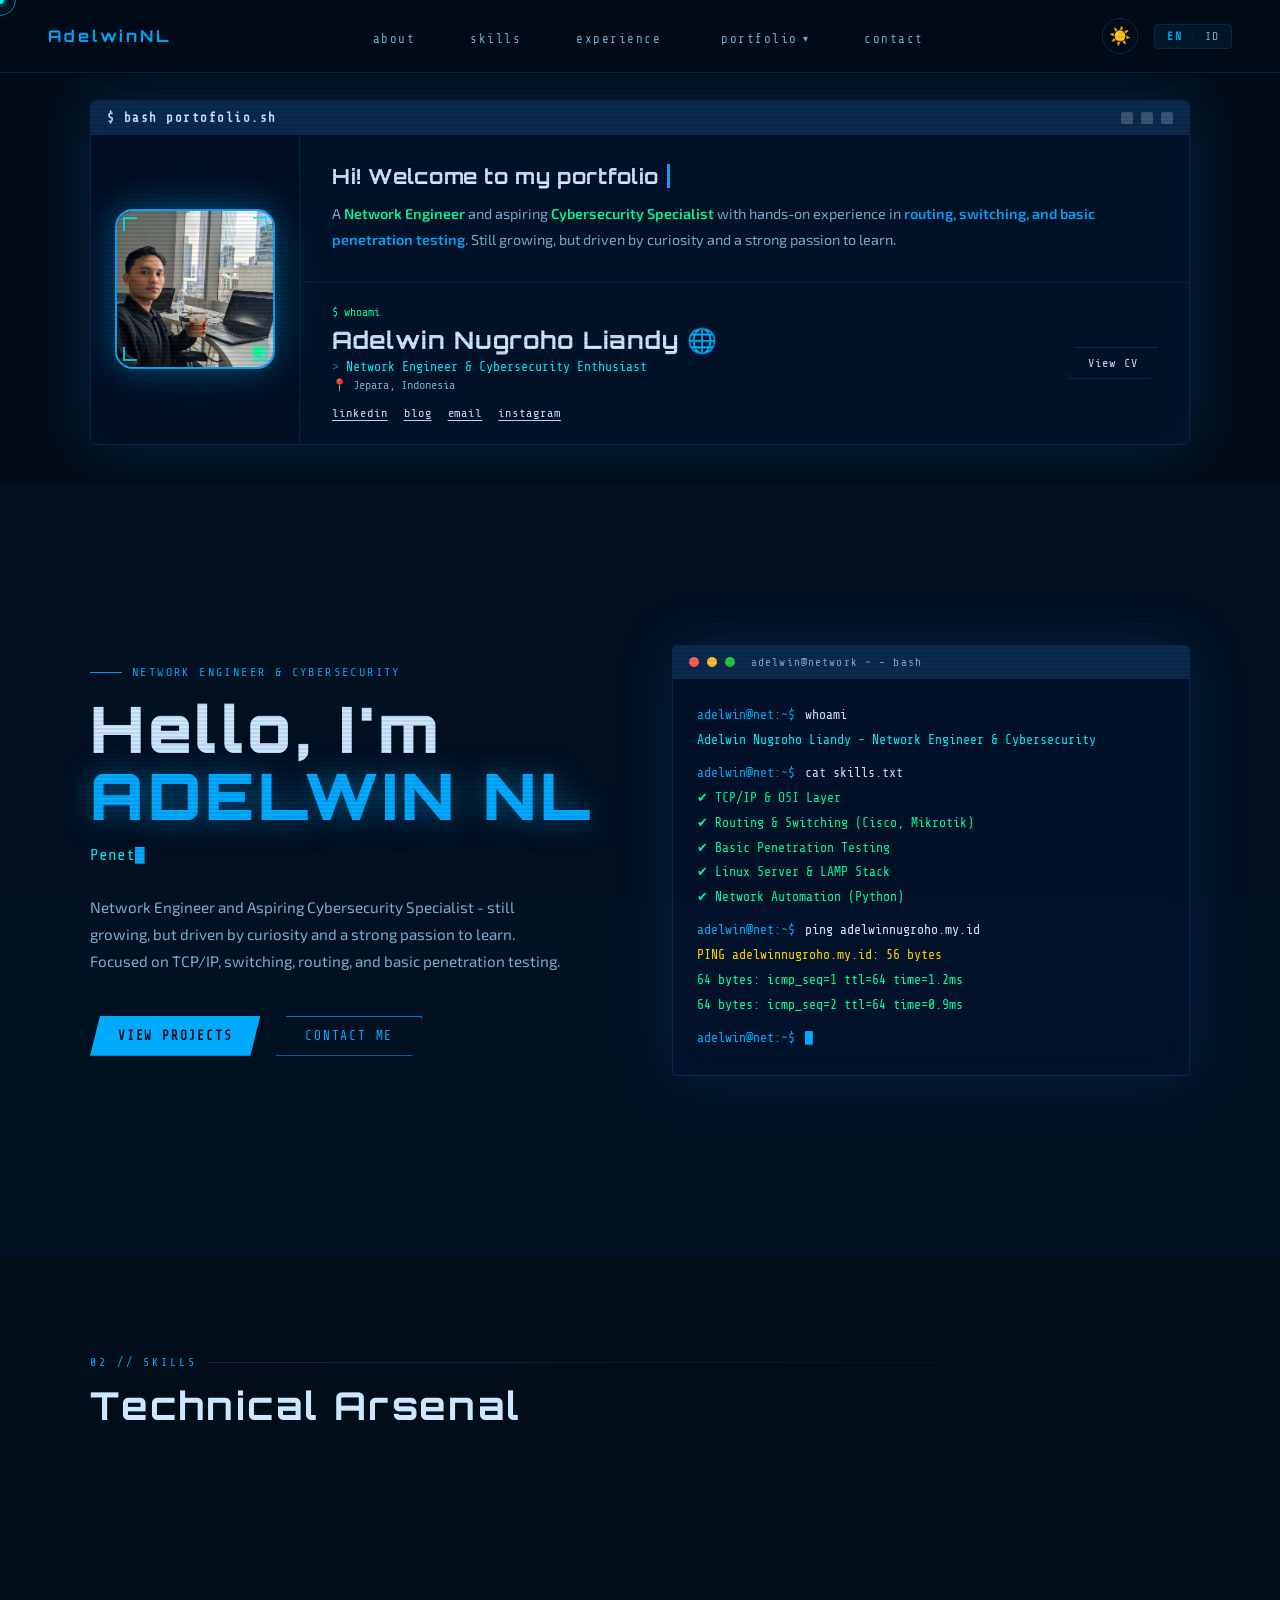
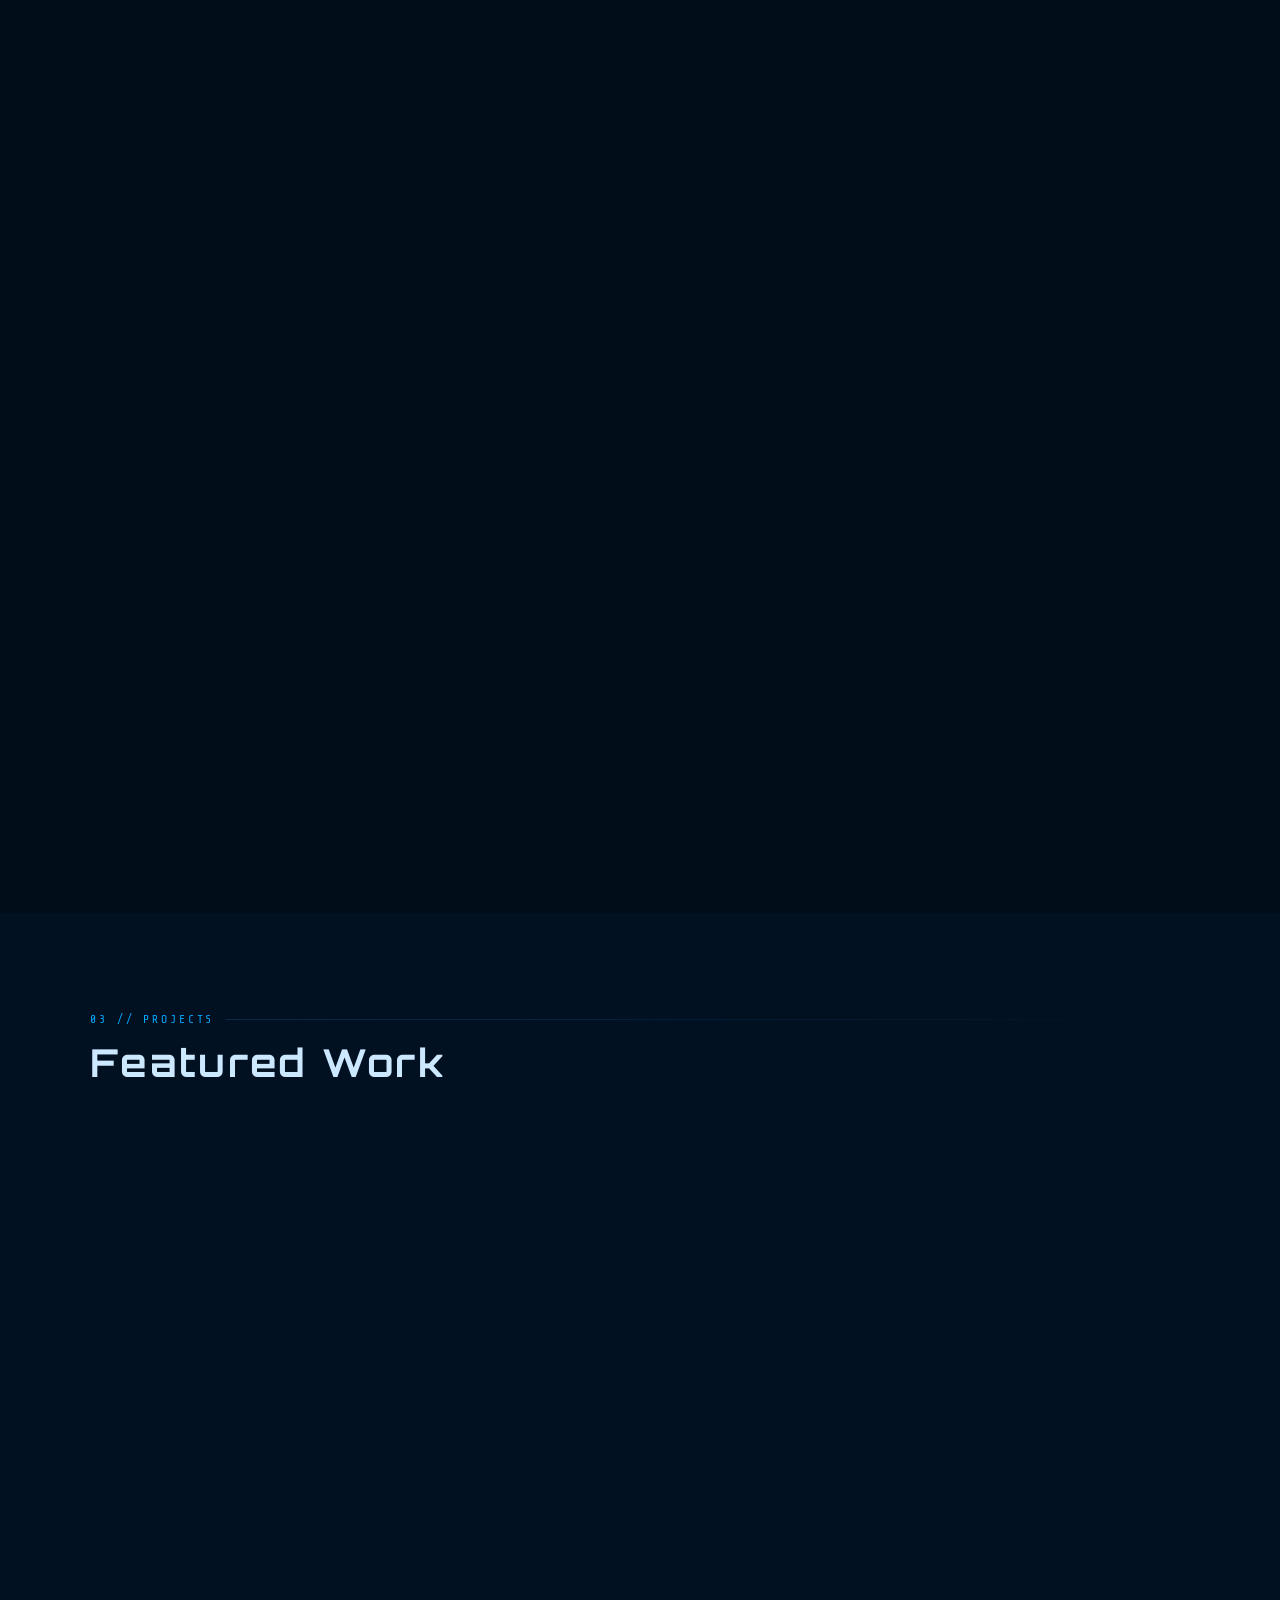
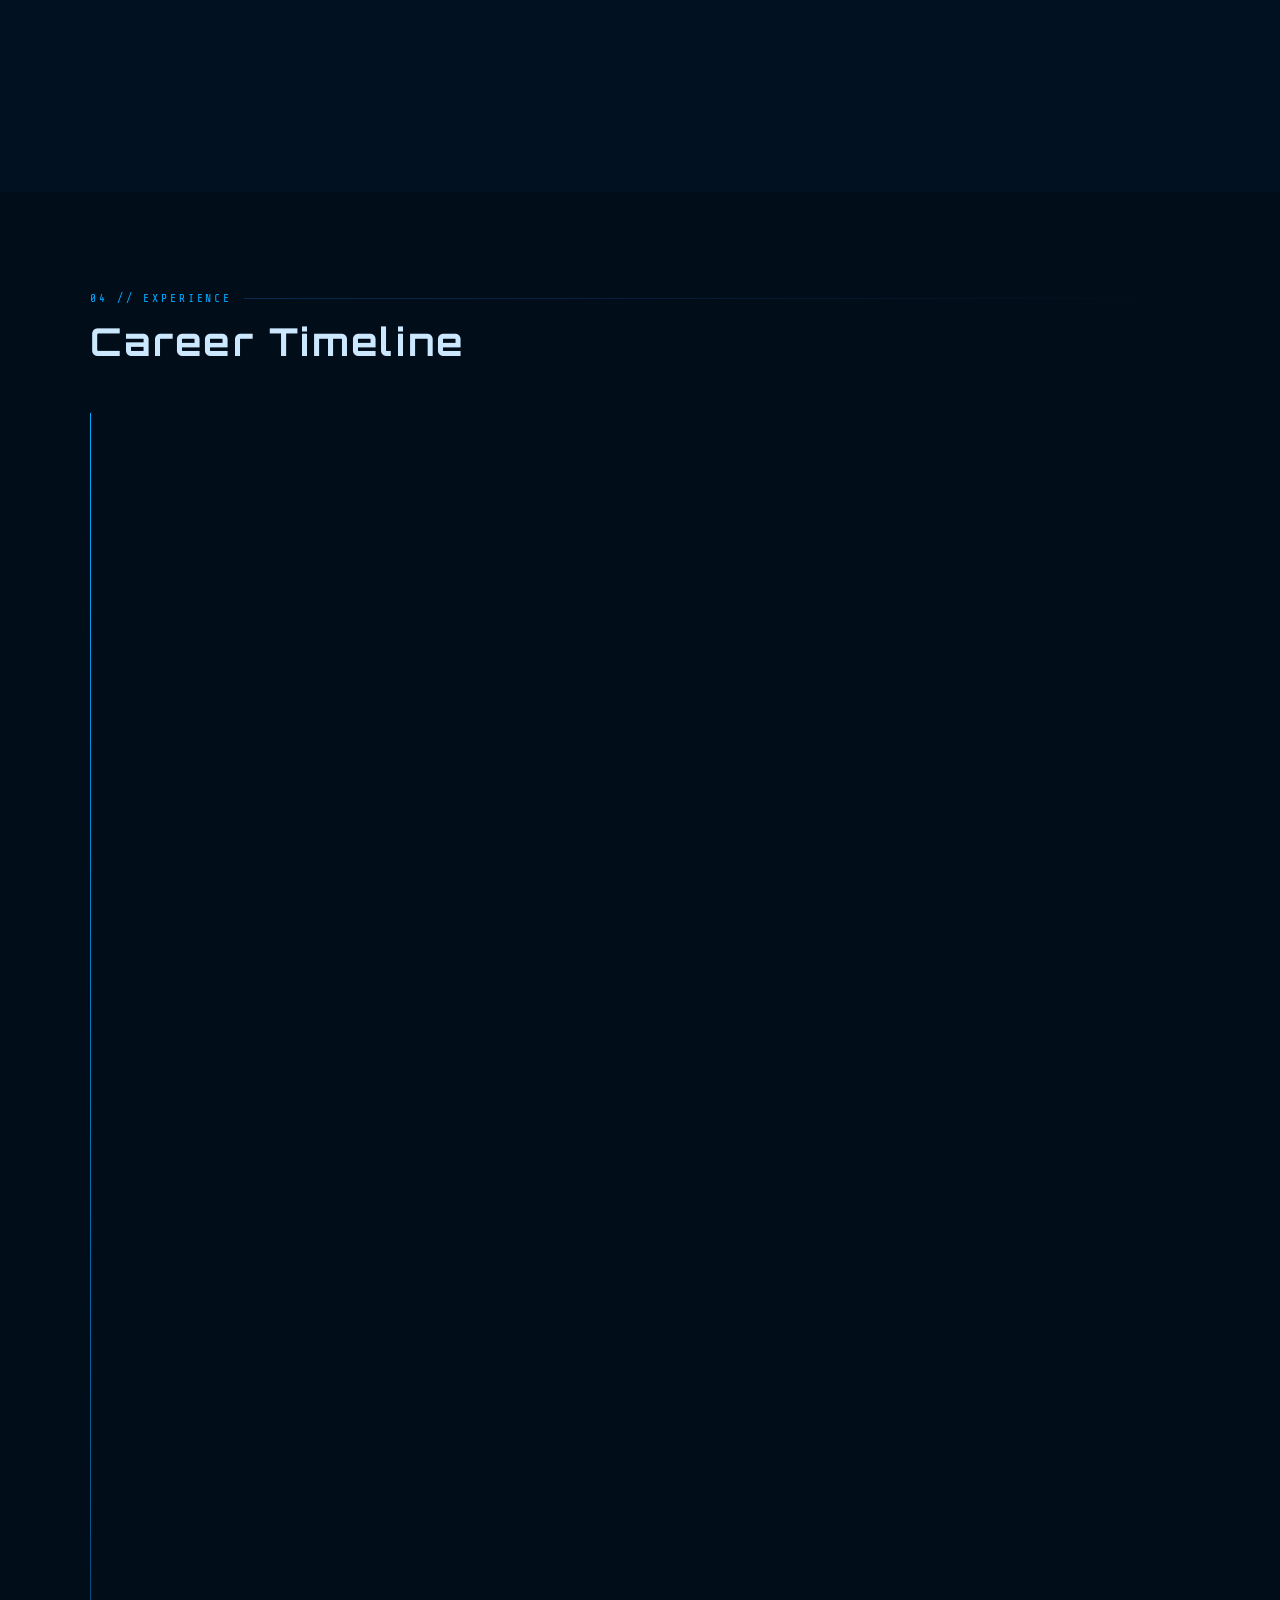
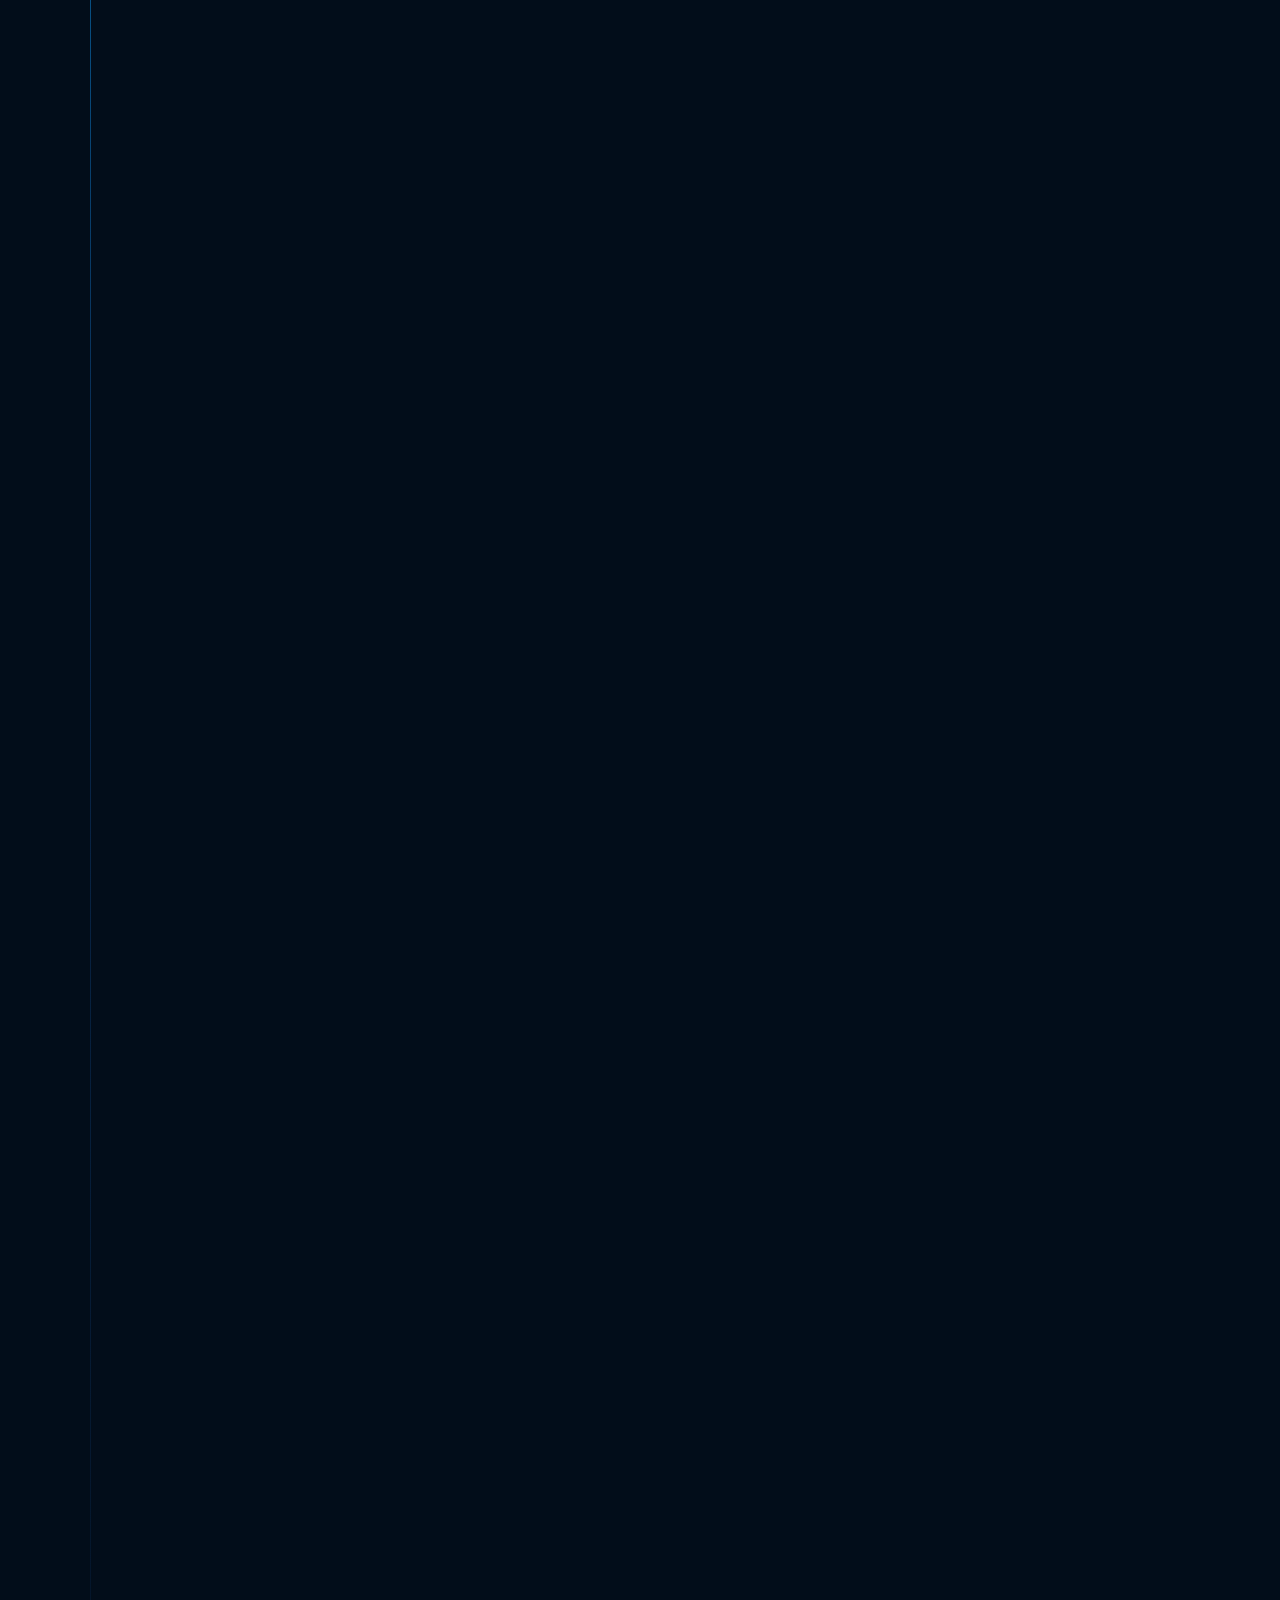
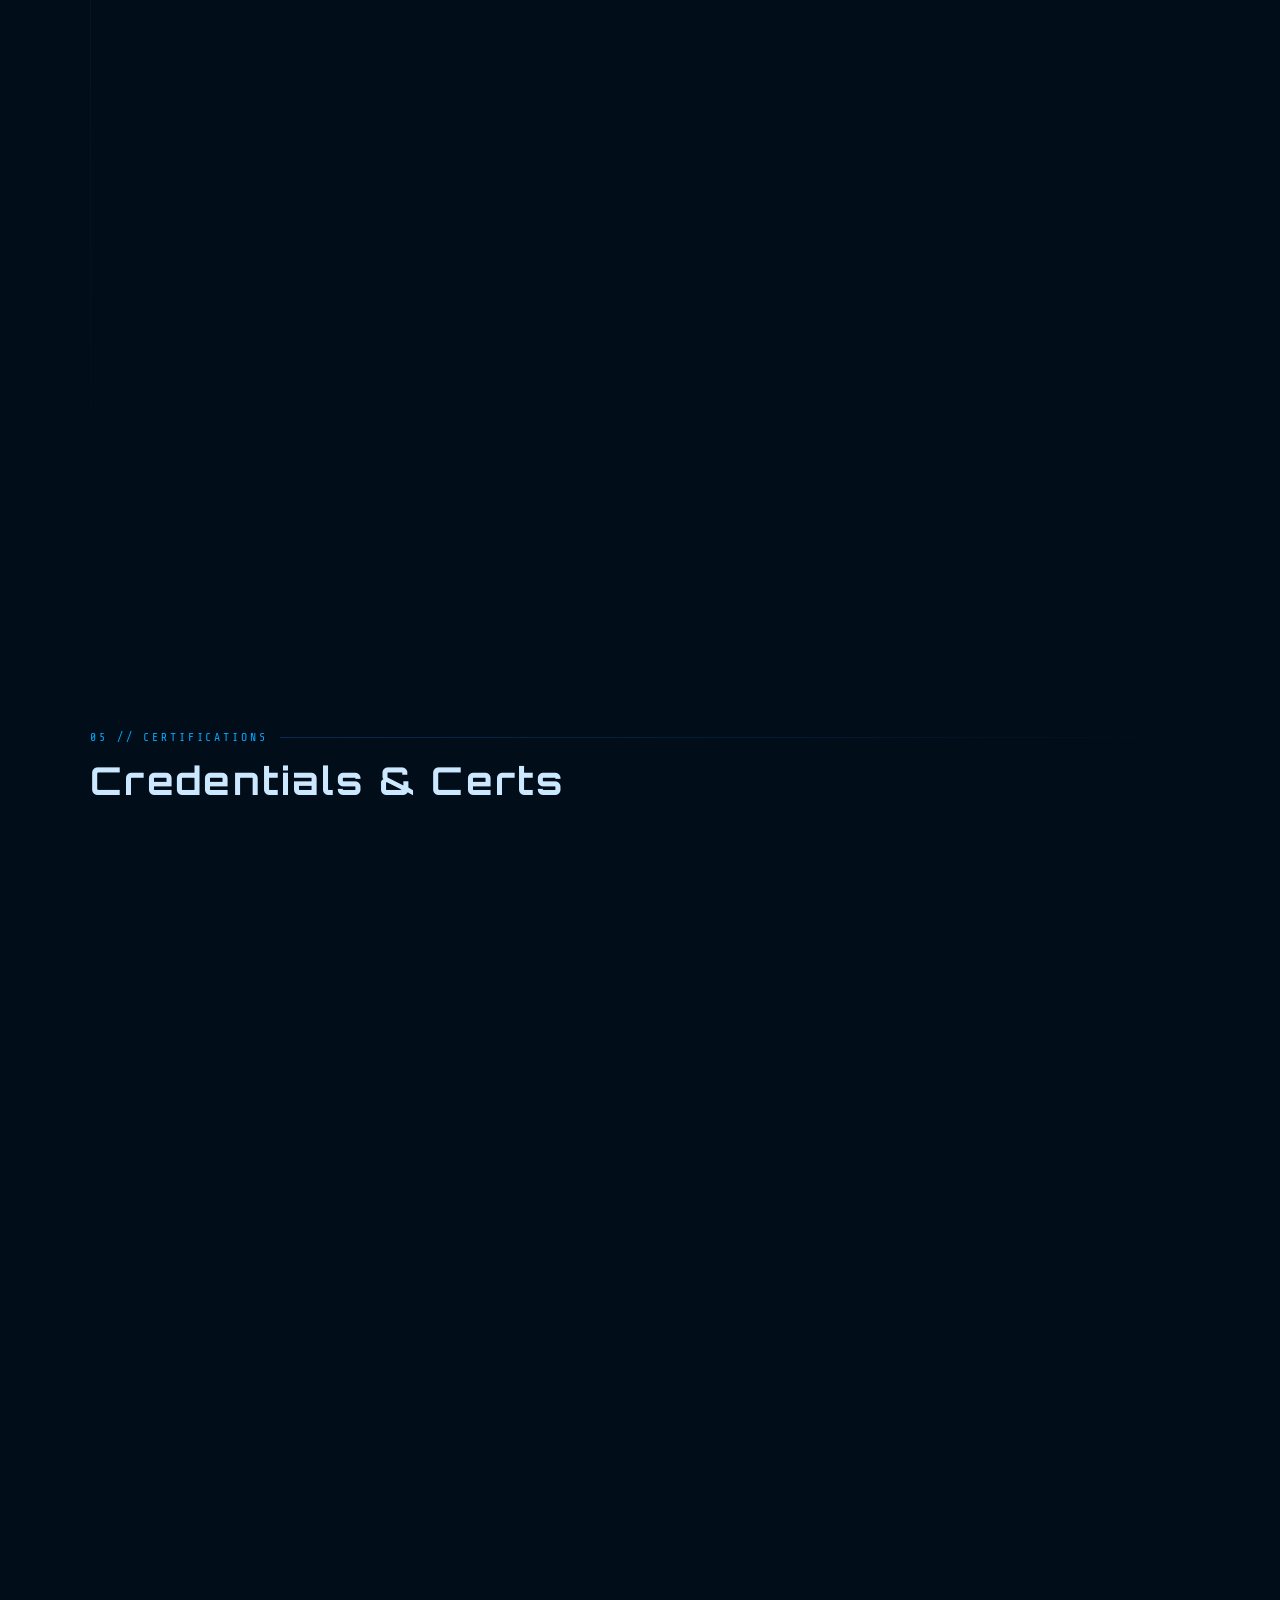
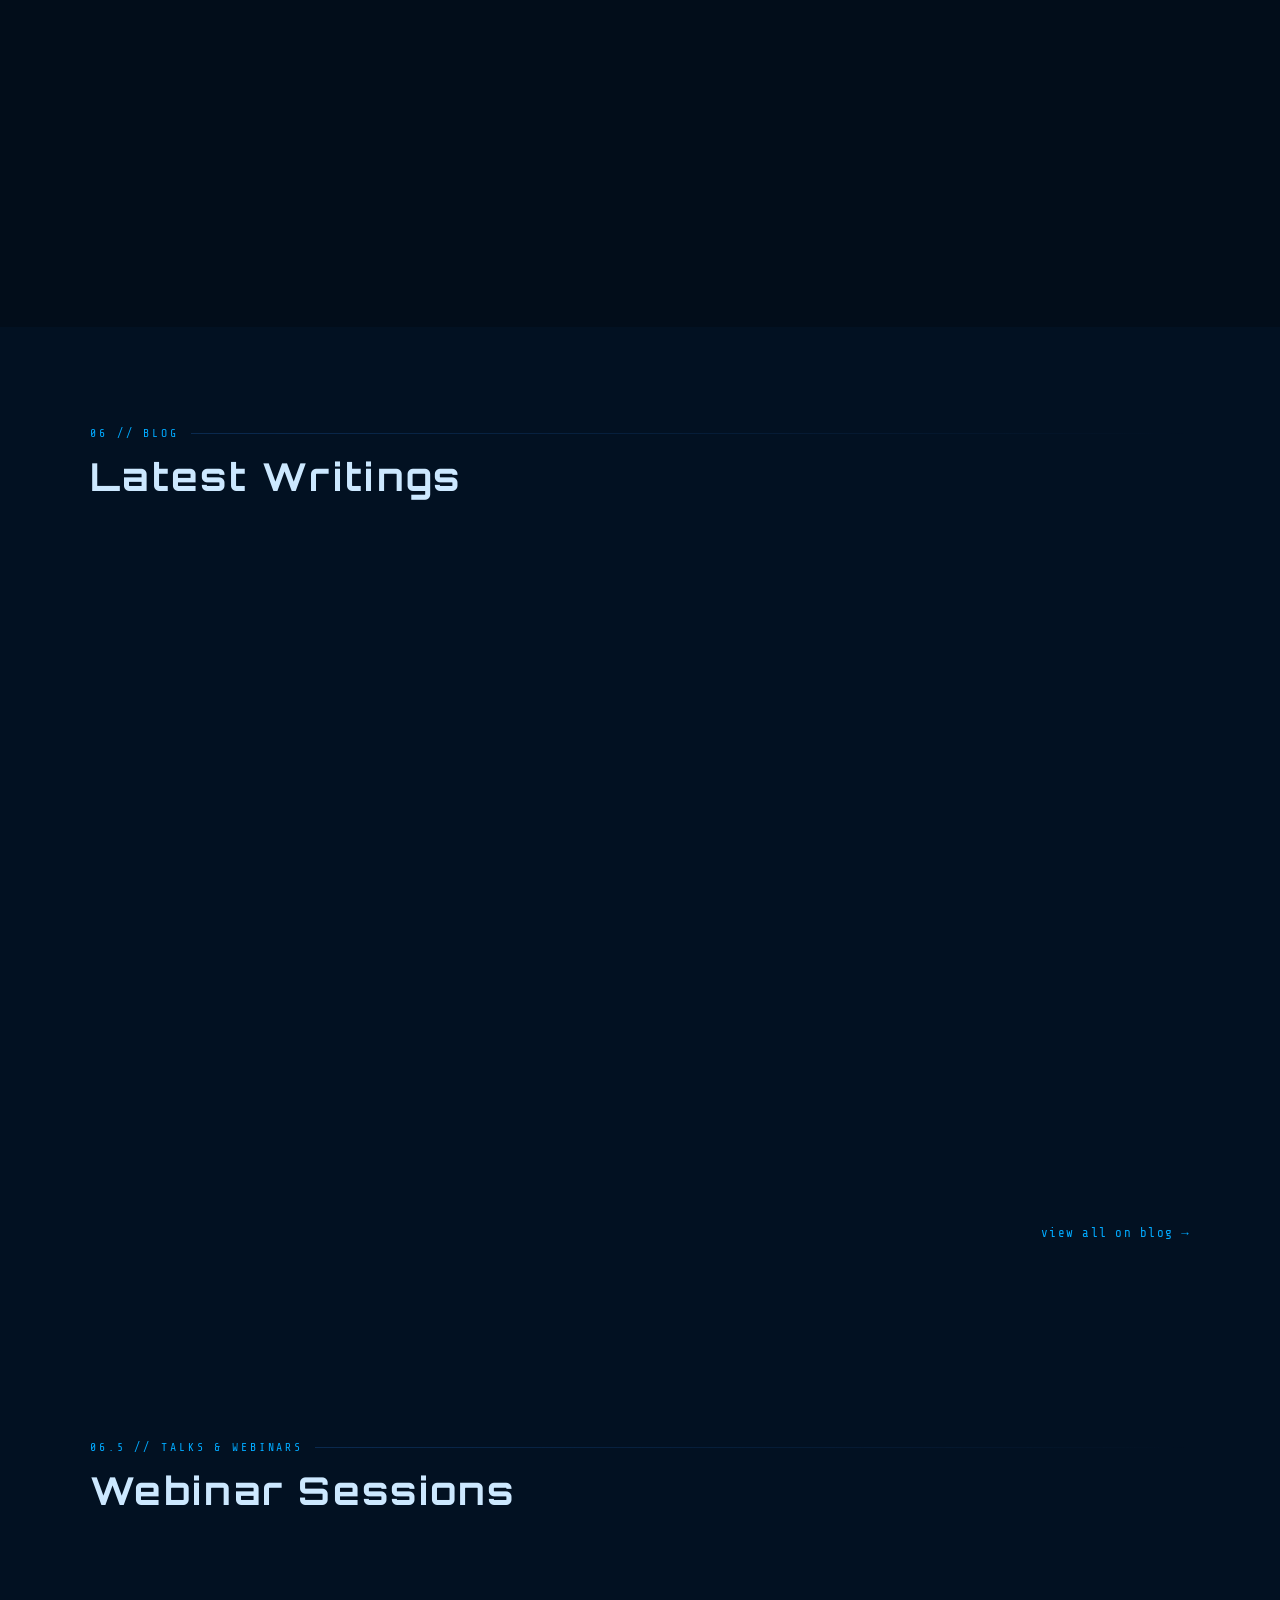
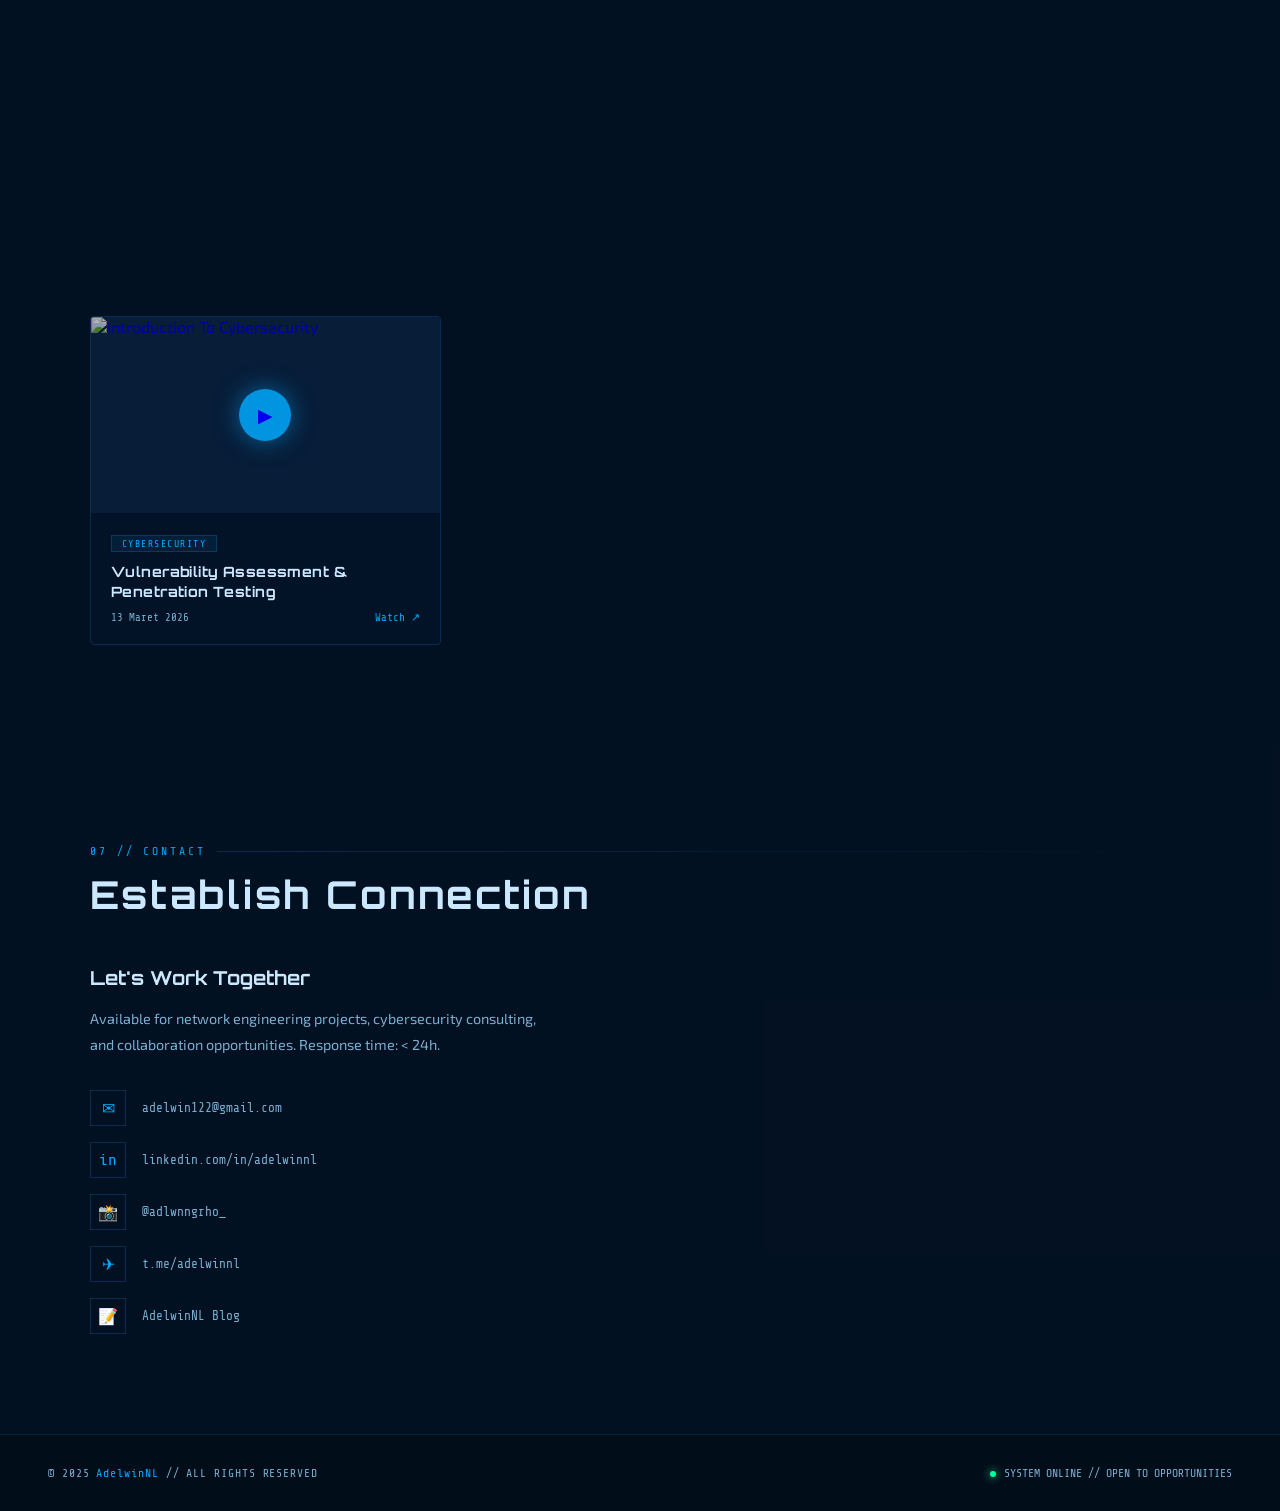
==== index.html @ c3e80a4f "Fix remaining cert images, add OCNA Wireless & VIGI VCSA, rename OCNA Routing & Switching" ====
<!DOCTYPE html>
<html lang="en">

<head>
    <meta charset="UTF-8" />
    <meta name="viewport" content="width=device-width, initial-scale=1.0" />
    <link rel="icon" type="image/png" href="favicon.png" />
    <title>AdelwinNL - My Portofolio</title>
    <meta name="description"
        content="Personal portfolio of Adelwin Nugroho Liandy, a Network Engineer and Cybersecurity enthusiast based in Jepara, Indonesia. Projects, certifications, and experience." />
    <meta name="robots" content="index, follow" />
    <meta name="author" content="Adelwin Nugroho Liandy" />
    <link rel="canonical" href="https://adelwinnugroho.github.io/" />
    <meta name="google-site-verification" content="6o81ejgdoUl1YYy1nrOpo0FYFhUGXna4VQ5aIlcWMfc" />

    <!-- Open Graph / social sharing -->
    <meta property="og:type" content="website" />
    <meta property="og:title" content="AdelwinNL - My Portofolio" />
    <meta property="og:description"
        content="Network Engineer & Cybersecurity enthusiast portfolio - projects, certifications, and experience." />
    <meta property="og:url" content="https://adelwinnugroho.github.io/" />
    <meta property="og:site_name" content="AdelwinNL" />
    <meta property="og:image" content="https://adelwinnugroho.github.io/images/main.jpeg" />
    <meta name="twitter:card" content="summary_large_image" />
    <meta name="twitter:title" content="AdelwinNL - My Portofolio" />
    <meta name="twitter:description"
        content="Network Engineer & Cybersecurity enthusiast portfolio - projects, certifications, and experience." />
    <meta name="twitter:image" content="https://adelwinnugroho.github.io/images/main.jpeg" />

    <script type="application/ld+json">
    {
        "@context": "https://schema.org",
        "@type": "Person",
        "name": "Adelwin Nugroho Liandy",
        "url": "https://adelwinnugroho.github.io/",
        "jobTitle": "Network Engineer & Cybersecurity Enthusiast",
        "address": {
            "@type": "PostalAddress",
            "addressLocality": "Jepara",
            "addressCountry": "ID"
        },
        "sameAs": [
            "https://www.linkedin.com/in/adelwinnl",
            "https://github.com/AdelwinNugroho",
            "https://www.instagram.com/adlwnngrho_",
            "https://adelwinnugroholiandy.blogspot.com"
        ]
    }
    </script>
    <link
        href="https://fonts.googleapis.com/css2?family=Share+Tech+Mono&family=Orbitron:wght@400;700;900&family=Exo+2:wght@300;400;600&display=swap"
        rel="stylesheet" />
    <link rel="stylesheet" href="style.css">
</head>

<body>

    <!-- CURSOR -->
    <div id="cursor">
        <div id="cursor-dot"></div>
        <div id="cursor-ring"></div>
    </div>

    <!-- MATRIX CANVAS -->
    <canvas id="matrix-canvas"></canvas>

    <!-- ─── BOOT SCREEN ─── -->
    <div id="boot-screen">
        <div class="boot-box">
            <div class="boot-cmd">$ cat /etc/portfolio/info</div>
            <div class="boot-name glitch" data-text="ADELWIN NL">AdelwinNL</div>
            <div class="boot-title">NETWORK ENGINEER & CYBERSECURITY</div>
            <div class="boot-progress">
                <div class="boot-progress-bar"></div>
            </div>
            <button class="boot-btn" id="access-btn">[ ACCESS SYSTEM ]</button>
            <div class="boot-auto"><span id="boot-auto-label">auto-unlocking in </span><span
                    id="countdown">3</span><span id="boot-auto-suffix">s... or press [enter] / click button</span></div>
        </div>
    </div>

    <!-- ─── MAIN SITE ─── -->
    <div id="main-site">

        <!-- NAV -->
        <nav>
            <div class="nav-logo">Adelwin<span></span>NL</div>
            <ul class="nav-links">
                <li><a href="#about">about</a></li>
                <li><a href="#skills">skills</a></li>
                <li><a href="#experience">experience</a></li>
                <li class="nav-dropdown">
                    <a href="#" class="nav-dropdown-toggle">portfolio <span class="nav-arrow">▾</span></a>
                    <ul class="nav-dropdown-menu">
                        <li><a href="#projects">// projects</a></li>
                        <li><a href="#certifications">// certifications</a></li>
                        <li><a href="#blog">// blog</a></li>
                        <li><a href="#webinars">// webinars</a></li>
                    </ul>
                </li>
                <li><a href="#contact">contact</a></li>
            </ul>
            <div class="nav-right">
                <button id="theme-toggle" title="Toggle light/dark mode">☀️</button>
                <div class="lang-toggle">
                    <button id="lang-en" class="lang-btn active">EN</button>
                    <span style="color:var(--blue-mid);font-size:0.7rem;">|</span>
                    <button id="lang-id" class="lang-btn">ID</button>
                </div>
                <button id="nav-toggle" class="nav-toggle">☰</button>
            </div>
        </nav>

        <!-- HERO -->
        <!-- PORTFOLIO.EXE SECTION -->
        <section id="intro" style="padding: 100px 48px 0;">
            <div style="max-width:1100px;margin:0 auto;">
                <div class="portfolio-exe">
                    <div class="exe-titlebar">
                        <span class="exe-title">$ bash portofolio.sh</span>
                        <div class="exe-controls">
                            <div class="exe-ctrl"></div>
                            <div class="exe-ctrl"></div>
                            <div class="exe-ctrl"></div>
                        </div>
                    </div>
                    <div class="exe-body">
                        <div class="exe-photo-panel">
                            <div class="glitch-avatar"
                                style="--glitch-img: url('images/main.jpeg');">
                                <img src="images/main.jpeg" alt="Adelwin Nugroho Liandy">
                                <div class="avatar-scan"></div>
                                <div class="avatar-corner corner-tl"></div>
                                <div class="avatar-corner corner-tr"></div>
                                <div class="avatar-corner corner-bl"></div>
                                <div class="avatar-corner corner-br"></div>
                                <div class="avatar-status"></div>
                            </div>
                        </div>
                        <div style="flex:1;">
                            <div class="exe-welcome">
                                <div class="exe-welcome-title">Hi! Welcome to my portfolio<span
                                        class="exe-cursor"></span></div>
                                <p class="exe-welcome-text">
                                    A <span class="hl-green">Network Engineer</span> and aspiring
                                    <span class="hl-green">Cybersecurity Specialist</span> with hands-on experience in
                                    <span class="hl-blue">routing, switching, and basic penetration testing</span>.
                                    Still growing, but driven by curiosity and a strong passion to learn.
                                </p>
                            </div>
                            <div class="exe-whoami">
                                <div class="exe-whoami-left">
                                    <div class="exe-prompt"> whoami</div>
                                    <div class="exe-fullname">Adelwin Nugroho Liandy 🌐</div>
                                    <div class="exe-role-line">Network Engineer & Cybersecurity Enthusiast</div>
                                    <div class="exe-location">📍 Jepara, Indonesia</div>
                                    <div class="exe-social">
                                        <a href="https://www.linkedin.com/in/adelwinnl" target="_blank"
                                            class="exe-social-link">linkedin</a>
                                        <a href="https://adelwinnugroholiandy.blogspot.com" target="_blank"
                                            class="exe-social-link">blog</a>
                                        <a href="mailto:adelwin122@gmail.com" class="exe-social-link">email</a>
                                        <a href="https://www.instagram.com/adlwnngrho_" target="_blank"
                                            class="exe-social-link">instagram</a>
                                    </div>
                                </div>
                                <a href="https://adelwinnugroho.my.id/CV_Adelwin_Nugroho_Liandy.pdf" target="_blank"
                                    class="exe-cv-btn">View CV</a>
                            </div>
                        </div>
                    </div>
                </div>
            </div>
        </section>

        <!-- ABOUT -->
        <section id="about">
            <div class="hero-grid" style="max-width:1100px;margin:0 auto;padding:60px 0 80px;">
                <div class="hero-left">
                    <div class="hero-tag">NETWORK ENGINEER & CYBERSECURITY</div>
                    <h1 class="hero-name">
                        <span id="hero-greeting">Hello, I'm</span><br>
                        <span class="highlight">ADELWIN NL</span>
                    </h1>
                    <div class="hero-role"><span id="typed-text"></span></div>
                    <p class="hero-desc">
                        Network Engineer and Aspiring Cybersecurity Specialist - still growing,
                        but driven by curiosity and a strong passion to learn. Focused on TCP/IP,
                        switching, routing, and basic penetration testing.
                    </p>
                    <div class="hero-btns">
                        <a href="#projects" class="btn-primary">VIEW PROJECTS</a>
                        <a href="#contact" class="btn-secondary">CONTACT ME</a>
                    </div>
                </div>
                <div class="terminal">
                    <div class="term-header">
                        <div class="term-dot"></div>
                        <div class="term-dot"></div>
                        <div class="term-dot"></div>
                        <span class="term-title">adelwin@network ~ - bash</span>
                    </div>
                    <div class="term-body">
                        <div class="term-line"><span class="term-prompt">adelwin@net:~$</span><span class="term-cmd">
                                whoami</span>
                        </div>
                        <div class="term-output info">Adelwin Nugroho Liandy - Network Engineer & Cybersecurity</div>
                        <div class="term-spacer"></div>
                        <div class="term-line"><span class="term-prompt">adelwin@net:~$</span><span class="term-cmd">
                                cat
                                skills.txt</span></div>
                        <div class="term-output success">✔ TCP/IP & OSI Layer</div>
                        <div class="term-output success">✔ Routing & Switching (Cisco, Mikrotik)</div>
                        <div class="term-output success">✔ Basic Penetration Testing</div>
                        <div class="term-output success">✔ Linux Server & LAMP Stack</div>
                        <div class="term-output success">✔ Network Automation (Python)</div>
                        <div class="term-spacer"></div>
                        <div class="term-line"><span class="term-prompt">adelwin@net:~$</span><span class="term-cmd">
                                ping
                                adelwinnugroho.my.id</span></div>
                        <div class="term-output warn">PING adelwinnugroho.my.id: 56 bytes</div>
                        <div class="term-output success">64 bytes: icmp_seq=1 ttl=64 time=1.2ms</div>
                        <div class="term-output success">64 bytes: icmp_seq=2 ttl=64 time=0.9ms</div>
                        <div class="term-spacer"></div>
                        <div class="term-line"><span class="term-prompt">adelwin@net:~$</span><span class="term-cmd">
                                <span
                                    style="animation:blink 1s step-end infinite;color:var(--blue-neon)">█</span></span>
                        </div>
                    </div>
                </div>

            </div><!-- /hero-grid -->
        </section>

        <!-- SKILLS -->
        <section id="skills">
            <div class="section-inner">
                <div class="section-label">02 // SKILLS</div>
                <h2 class="section-title">Technical Arsenal</h2>
                <div class="skills-container">

                    <!-- Networking -->
                    <div class="skill-category reveal">
                        <div class="skill-cat-title"><span class="cat-icon">🌐</span> <span data-en="NETWORKING" data-id="JARINGAN">NETWORKING</span></div>
                        <div class="ww-grid">
                            <div class="ww-card">
                                <div class="ww-name" data-en="Cisco IOS" data-id="Cisco IOS">Cisco IOS</div>
                                <div class="ww-desc" data-en="Router & switch configuration in 5+ enterprise projects" data-id="Konfigurasi router & switch di 5+ project enterprise">Router & switch configuration in 5+ enterprise projects</div>
                            </div>
                            <div class="ww-card">
                                <div class="ww-name" data-en="Mikrotik" data-id="Mikrotik">Mikrotik</div>
                                <div class="ww-desc" data-en="Routing, hotspot, firewall - MTCNA certified" data-id="Routing, hotspot, firewall - MTCNA certified">Routing, hotspot, firewall - MTCNA certified</div>
                            </div>
                            <div class="ww-card">
                                <div class="ww-name" data-en="Aruba / HPE" data-id="Aruba / HPE">Aruba / HPE</div>
                                <div class="ww-desc" data-en="Official co-trainer for HPE6-A85, HPE6-A86, HPE7-A01" data-id="Co-trainer resmi HPE6-A85, HPE6-A86, HPE7-A01">Official co-trainer for HPE6-A85, HPE6-A86, HPE7-A01</div>
                            </div>
                            <div class="ww-card">
                                <div class="ww-name" data-en="TCP/IP & Routing" data-id="TCP/IP & Routing">TCP/IP & Routing</div>
                                <div class="ww-desc" data-en="OSPF, VLAN, STP, LACP, VXLAN, SRv6 in Telkomsel project" data-id="OSPF, VLAN, STP, LACP, VXLAN, SRv6 di project Telkomsel">OSPF, VLAN, STP, LACP, VXLAN, SRv6 in Telkomsel project</div>
                            </div>
                            <div class="ww-card">
                                <div class="ww-name" data-en="Fiber Optic" data-id="Fiber Optik">Fiber Optik</div>
                                <div class="ww-desc" data-en="Cable installation & termination - Furukawa certified" data-id="Instalasi & terminasi kabel - Furukawa certified">Cable installation & termination - Furukawa certified</div>
                            </div>
                        </div>
                    </div>

                    <!-- Cybersecurity -->
                    <div class="skill-category reveal">
                        <div class="skill-cat-title"><span class="cat-icon">🔐</span> <span data-en="CYBERSECURITY" data-id="KEAMANAN SIBER">CYBERSECURITY</span></div>
                        <div class="ww-grid">
                            <div class="ww-card">
                                <div class="ww-name" data-en="Penetration Testing" data-id="Penetration Testing">Penetration Testing</div>
                                <div class="ww-desc" data-en="Basic pentest & vulnerability assessment - CRTOM certified" data-id="Basic pentest & vulnerability assessment - CRTOM certified">Basic pentest & vulnerability assessment - CRTOM certified</div>
                            </div>
                            <div class="ww-card">
                                <div class="ww-name" data-en="Threat Detection" data-id="Deteksi Ancaman">Threat Detection</div>
                                <div class="ww-desc" data-en="Monitoring & threat analysis - CCEP certified" data-id="Monitoring & analisis ancaman - CCEP certified">Monitoring & threat analysis - CCEP certified</div>
                            </div>
                            <div class="ww-card">
                                <div class="ww-name" data-en="Linux Security" data-id="Keamanan Linux">Linux Security</div>
                                <div class="ww-desc" data-en="Hardening, user management, and firewall rules" data-id="Hardening, user management, dan firewall rules">Hardening, user management, and firewall rules</div>
                            </div>
                            <div class="ww-card">
                                <div class="ww-name" data-en="Cybersecurity Trainer" data-id="Trainer Keamanan Siber">Cybersecurity Trainer</div>
                                <div class="ww-desc" data-en="Teaching intro to cybersecurity in online bootcamps" data-id="Mengajar intro to cybersecurity di online bootcamp">Teaching intro to cybersecurity in online bootcamps</div>
                            </div>
                        </div>
                    </div>

                    <!-- Server & Tools -->
                    <div class="skill-category reveal">
                        <div class="skill-cat-title"><span class="cat-icon">⚙️</span> <span data-en="SERVER & TOOLS" data-id="SERVER & ALAT">SERVER & TOOLS</span></div>
                        <div class="ww-grid">
                            <div class="ww-card">
                                <div class="ww-name" data-en="Linux Server" data-id="Linux Server">Linux Server</div>
                                <div class="ww-desc" data-en="Ubuntu/Debian - administration, deployment & monitoring" data-id="Ubuntu/Debian - administrasi, deployment & monitoring">Ubuntu/Debian - administration, deployment & monitoring</div>
                            </div>
                            <div class="ww-card">
                                <div class="ww-name" data-en="Docker" data-id="Docker">Docker</div>
                                <div class="ww-desc" data-en="Application containerization & environment isolation" data-id="Containerisasi aplikasi & environment isolation">Application containerization & environment isolation</div>
                            </div>
                            <div class="ww-card">
                                <div class="ww-name" data-en="Proxmox" data-id="Proxmox">Proxmox</div>
                                <div class="ww-desc" data-en="VM & LXC virtualization for lab environments" data-id="Virtualisasi VM & LXC untuk lab environment">VM & LXC virtualization for lab environments</div>
                            </div>
                            <div class="ww-card">
                                <div class="ww-name" data-en="LAMP Stack" data-id="LAMP Stack">LAMP Stack</div>
                                <div class="ww-desc" data-en="Setup & configuration of Linux, Apache, MySQL, PHP web server" data-id="Setup & konfigurasi web server Linux, Apache, MySQL, PHP">SSetup & configuration of Linux, Apache, MySQL, PHP web server</div>
                            </div>
                        </div>
                    </div>

                    <!-- Programming & Design -->
                    <div class="skill-category reveal">
                        <div class="skill-cat-title"><span class="cat-icon">💻</span> <span data-en="PROGRAMMING & DESIGN" data-id="PEMROGRAMAN & DESAIN">PROGRAMMING & DESIGN</span></div>
                        <div class="ww-grid">
                            <div class="ww-card">
                                <div class="ww-name" data-en="Python" data-id="Python">Python</div>
                                <div class="ww-desc" data-en="Network automation scripts for Cisco devices" data-id="Network automation scripts untuk Cisco devices">Network automation scripts for Cisco devices</div>
                            </div>
                            <div class="ww-card">
                                <div class="ww-name" data-en="HTML / CSS / JS" data-id="HTML / CSS / JS">HTML / CSS / JS</div>
                                <div class="ww-desc" data-en="Building portfolio & personal web projects" data-id="Membangun portfolio & web project personal">Building portfolio & personal web projects</div>
                            </div>
                            <div class="ww-card">
                                <div class="ww-name" data-en="Diagrams.net" data-id="Diagrams.net">Diagrams.net</div>
                                <div class="ww-desc" data-en="Network topology & LLD documentation" data-id="Network topology & LLD documentation">Network topology & LLD documentation</div>
                            </div>
                            <div class="ww-card">
                                <div class="ww-name" data-en="Canva" data-id="Canva">Canva</div>
                                <div class="ww-desc" data-en="Training material design & professional presentations" data-id="Desain materi training & presentasi profesional">Training material design & professional presentations</div>
                            </div>
                        </div>
                    </div>

                </div>
            </div>
        </section>

        <!-- PROJECTS -->
        <section id="projects">
            <div class="section-inner">
                <div class="section-label">03 // PROJECTS</div>
                <h2 class="section-title">Featured Work</h2>
                <div class="projects-grid">
                    <div class="project-card reveal">
                        <div class="project-images">
                            <div class="project-carousel">
                                <div class="carousel-viewport">
                                    <div class="carousel-track">
                                        <img src="images/pomodoro-1.jpg" alt="Web Pomodoro Timer Documentation 1" class="carousel-img">
                                        <img src="images/pomodoro-2.jpg" alt="Web Pomodoro Timer Documentation 2" class="carousel-img">
                                        <img src="images/pomodoro-3.jpg" alt="Web Pomodoro Timer Documentation 3" class="carousel-img">
                                    </div>
                                </div>
                                <button type="button" class="carousel-btn carousel-prev" aria-label="Previous photo">&#10094;</button>
                                <button type="button" class="carousel-btn carousel-next" aria-label="Next photo">&#10095;</button>
                                <div class="carousel-status">
                                    <span class="carousel-counter">01 / 03</span>
                                    <div class="carousel-dots"></div>
                                </div>
                            </div>
                        </div>
                        <div class="project-num">// PROJECT 001</div>
                        <div class="project-name">Web Pomodoro Timer</div>
                        <p class="project-desc">Built a responsive Pomodoro Timer website with focus, short break, and
                            long break
                            presets to help improve study and work efficiency.</p>
                        <div class="project-tags">
                            <span class="project-tag">HTML</span>
                            <span class="project-tag">CSS</span>
                            <span class="project-tag">JavaScript</span>
                        </div>
                        <div class="project-links">
                            <a href="https://adelwinnugroho.my.id/pomodoro/" class="project-link">↗ More Details</a>
                        </div>
                    </div>
                    <div class="project-card reveal">
                        <div class="project-images">
                            <div class="project-carousel">
                                <div class="carousel-viewport">
                                    <div class="carousel-track">
                                        <img src="images/landing-1.jpg" alt="Personal Landing Page Documentation 1" class="carousel-img">
                                        <img src="images/landing-2.jpg" alt="Personal Landing Page Documentation 2" class="carousel-img">
                                        <img src="images/landing-3.jpg" alt="Personal Landing Page Documentation 3" class="carousel-img">
                                    </div>
                                </div>
                                <button type="button" class="carousel-btn carousel-prev" aria-label="Previous photo">&#10094;</button>
                                <button type="button" class="carousel-btn carousel-next" aria-label="Next photo">&#10095;</button>
                                <div class="carousel-status">
                                    <span class="carousel-counter">01 / 03</span>
                                    <div class="carousel-dots"></div>
                                </div>
                            </div>
                        </div>
                        <div class="project-num">// PROJECT 002</div>
                        <div class="project-name">Personal Landing Page</div>
                        <p class="project-desc">Developed a personal Link in Bio website (similar to Linktree) using
                            HTML/CSS/JS,
                            allowing centralized access to social media and project links.</p>
                        <div class="project-tags">
                            <span class="project-tag">HTML</span>
                            <span class="project-tag">CSS</span>
                            <span class="project-tag">JavaScript</span>
                        </div>
                        <div class="project-links">
                            <a href="https://github.com/AdelwinNugroho/list-link-saya" class="project-link">↗ More
                                Details</a>
                        </div>
                    </div>
                    <div class="project-card reveal">
                        <div class="project-images">
                            <div class="project-carousel">
                                <div class="carousel-viewport">
                                    <div class="carousel-track">
                                        <img src="images/router-1.jpg" alt="Router Configuration Automation Documentation 1" class="carousel-img">
                                        <img src="images/router-2.jpg" alt="Router Configuration Automation Documentation 2" class="carousel-img">
                                        <img src="images/router-3.jpg" alt="Router Configuration Automation Documentation 3" class="carousel-img">
                                    </div>
                                </div>
                                <button type="button" class="carousel-btn carousel-prev" aria-label="Previous photo">&#10094;</button>
                                <button type="button" class="carousel-btn carousel-next" aria-label="Next photo">&#10095;</button>
                                <div class="carousel-status">
                                    <span class="carousel-counter">01 / 03</span>
                                    <div class="carousel-dots"></div>
                                </div>
                            </div>
                        </div>
                        <div class="project-num">// PROJECT 003</div>
                        <div class="project-name">Router Configuration Automation</div>
                        <p class="project-desc">Developing Python scripts for automating the initial configuration of
                            Cisco routers
                            and switches, reducing manual setup time significantly.</p>
                        <div class="project-tags">
                            <span class="project-tag">Python</span>
                            <span class="project-tag">Cisco</span>
                            <span class="project-tag">Network Automation</span>
                        </div>
                        <div class="project-links">
                            <a href="https://github.com/AdelwinNugroho/automation" class="project-link">↗ More
                                Details</a>
                        </div>
                    </div>
                </div>
            </div>
        </section>

        <!-- EXPERIENCE -->
        <section id="experience">
            <div class="section-inner">
                <div class="section-label">04 // EXPERIENCE</div>
                <h2 class="section-title">Career Timeline</h2>
                <div class="timeline">
					

                    <!-- SecOps Engineer MSIG -->
					<div class="timeline-item reveal">
                        <div class="tl-date">March 2026 - Present</div>
                        <div class="tl-title">SecOps Engineer</div>
                        <div class="tl-company">// Sinarmas MSIG Life · Jakarta · Indonesia</div>
                        <ul class="tl-bullets">
                            <li>Network Security: Palo Alto Firewall, Cloudflare</li>
                            <li>Endpoint Security: CrowdStrike, Tanium, Microsoft Intune</li>
                            <li>Privileged Access Management: Senhasegura (PAM)</li>
							<li>Infrastructure Monitoring & Security Operations</li>
                        </ul>
                        <div class="tl-tags">
                            <span class="tl-tag">Security Oprations</span>
                            <span class="tl-tag">EDR</span>
                            <span class="tl-tag">XDR</span>
                            <span class="tl-tag">PAM</span>
							<span class="tl-tag">Firewall</span>
							<span class="tl-tag">NAC</span>
                        </div>
                    </div>

					<!-- Co-Founder IT-Enthusiast -->
					<div class="timeline-item reveal">
                        <div class="tl-date">November 2025 - Present</div>
                        <div class="tl-title">Co-Founder IT Enthusiast Community</div>
                        <div class="tl-company">// Tangerang · Banten · Indonesia</div>
                        <ul class="tl-bullets">
                            <li>Contributed to managing and growing the IT Enthusiast Community (ITEC)</li>
                            <li>Wrote and published educational tech-related articles on the community blog: <a href="https://it-enthusiast-community.blogspot.com" target="_blank">it-enthusiast-community | blog</a></li>
                            <li>Designed visual content for social media (Instagram) to increase community engagement and visibility</li>
							<li>Delivered and contributed to educational materials related to IT topics</li>
							<li>Supported community operations, including content planning and activity coordination</li>
                        </ul>
                        <div class="tl-tags">
                            <span class="tl-tag">Community Management</span>
                            <span class="tl-tag">Content Creation</span>
                            <span class="tl-tag">Tech Writting</span>
                            <span class="tl-tag">Social Media</span>
                        </div>
                    </div>

                    <!-- Guest Trainer Universitas Subang -->
                    <div class="timeline-item reveal">
                        <div class="tl-date">20 DES 2025</div>
                        <div class="tl-title">Guest Trainer - Networking Fundamentals</div>
                        <div class="tl-company">// Universitas Subang · via CV. Bestpath Network · Subang</div>
                        <ul class="tl-bullets">
                            <li>Invited as guest trainer by a lecturer who is a partner of CV. Bestpath Network</li>
                            <li>Delivered a full-day networking session to university students</li>
                            <li>Topics covered: IP & MAC Addressing, Switching, and Routing</li>
                        </ul>
                        <div class="tl-tags">
                            <span class="tl-tag">Trainer</span>
                            <span class="tl-tag">Routing</span>
                            <span class="tl-tag">Switching</span>
                            <span class="tl-tag">IP Addressing</span>
                        </div>
                    </div>

                    <!-- Bawaslu RI -->
                    <div class="timeline-item reveal">
                        <div class="tl-date">12 - 16 NOV 2025</div>
                        <div class="tl-title">Network Implementation Engineer</div>
                        <div class="tl-company">// Bawaslu RI · via CV. Bestpath Network · Jakarta</div>
                        <ul class="tl-bullets">
                            <li>Performed staging and configuration of Firewall, Core Switch & Distribution Switches
                                (DSW 1–5)</li>
                            <li>Configured Wireless LAN Controller (WLC), added VLANs, trunk, and SSID (WPA2PSK +
                                Captive Portal)</li>
                            <li>Set up LACP on Core Switch & Firewall, NAT policy, DHCP, and remote SSH access</li>
                            <li>Deployed and configured Access Points, NMS installation, and Create Captive Portal</li>
                            <li>Performed connectivity & DHCP testing to ensure all users could access the internet
                                post-deployment
                            </li>
                            <li>Assisted in network migration from existing to new devices and completed LLD
                                documentation</li>
                        </ul>
                        <div class="tl-tags">
                            <span class="tl-tag">Firewall</span>
                            <span class="tl-tag">WLC</span>
                            <span class="tl-tag">VLAN</span>
                            <span class="tl-tag">Captive Portal</span>
                            <span class="tl-tag">NMS</span>
                            <span class="tl-tag">Government</span>
                        </div>
                    </div>

                    <!-- Co-Trainer HPE7-A01 -->
                    <div class="timeline-item reveal">
                        <div class="tl-date">3 - 6 NOV 2025</div>
                        <div class="tl-title">Co-Trainer - HPE7-A01 Network Campus Access Professional</div>
                        <div class="tl-company">// Multimatics · via CV. Bestpath Network · Jakarta</div>
                        <ul class="tl-bullets">
                            <li>Co-delivered HPE Aruba Networking Campus Access Professional (HPE7-A01) training</li>
                            <li>Covered advanced topics: VXLAN, GBP, Building Wired Infrastructure & Monitoring</li>
                            <li>Assisted participants in hands-on lab sessions and technical Q&A</li>
                        </ul>
                        <div class="tl-tags">
                            <span class="tl-tag">Aruba</span>
                            <span class="tl-tag">HPE7-A01</span>
                            <span class="tl-tag">VXLAN</span>
                            <span class="tl-tag">Co-Trainer</span>
                        </div>
                    </div>

                    <!-- Network Engineer - SRv6 Telkomsel -->
                    <div class="timeline-item reveal">
                        <div class="tl-date">SEP - NOV 2025</div>
                        <div class="tl-title">Network Engineer - Project Planning Migration to SRv6</div>
                        <div class="tl-company">// PT. Telkomsel · via CV. Bestpath Network · Jakarta</div>
                        <ul class="tl-bullets">
                            <li>Verified device readiness for Segment Routing IPv6 (SRv6) implementation</li>
                            <li>Developed IPv6 and SRv6 Locator formulas for network planning</li>
                            <li>Performed topology mapping for every node currently in use</li>
                            <li>Mapped existing service names including L3VPN and L2VPN</li>
                        </ul>
                        <div class="tl-tags">
                            <span class="tl-tag">SRv6</span>
                            <span class="tl-tag">IPv6</span>
                            <span class="tl-tag">L3VPN</span>
                            <span class="tl-tag">L2VPN</span>
                            <span class="tl-tag">Telkomsel</span>
                            <span class="tl-tag">Network Migration</span>
                        </div>
                    </div>

                    <!-- Co-Trainer HPE6-A86 -->
                    <div class="timeline-item reveal">
                        <div class="tl-date">6 - 10 OKT 2025</div>
                        <div class="tl-title">Co-Trainer - HPE6-A86 Aruba Networking Switching Associate</div>
                        <div class="tl-company">// Multimatics · PT. Indosat Ooredoo Hutchison · Jakarta</div>
                        <ul class="tl-bullets">
                            <li>Co-delivered Aruba Certified Associate Switching training for Indosat engineers</li>
                            <li>Covered VLANs, Spanning-Tree Protocol, Link Aggregation, VRRP & OSPFv2</li>
                            <li>Supported hands-on routing & switching lab exercises</li>
                        </ul>
                        <div class="tl-tags">
                            <span class="tl-tag">Aruba</span>
                            <span class="tl-tag">HPE6-A86</span>
                            <span class="tl-tag">Switching</span>
                            <span class="tl-tag">Co-Trainer</span>
                            <span class="tl-tag">Indosat</span>
                        </div>
                    </div>

                    <!-- Co-Trainer HPE6-A85 -->
                    <div class="timeline-item reveal">
                        <div class="tl-date">29 SEPT - 3 OKT 2025</div>
                        <div class="tl-title">Co-Trainer - HPE6-A85 Network Campus Access Associate</div>
                        <div class="tl-company">// Multimatics · PT. Indosat Ooredoo Hutchison · Jakarta</div>
                        <ul class="tl-bullets">
                            <li>Co-delivered Aruba Certified Associate Campus Access training for Indosat engineers</li>
                            <li>Covered AOS-CX Switching, Network Redundancy, VSF & WLAN Fundamentals</li>
                            <li>Guided participants through practical lab configurations</li>
                        </ul>
                        <div class="tl-tags">
                            <span class="tl-tag">Aruba</span>
                            <span class="tl-tag">HPE6-A85</span>
                            <span class="tl-tag">AOS-CX</span>
                            <span class="tl-tag">Co-Trainer</span>
                            <span class="tl-tag">Indosat</span>
                        </div>
                    </div>

                    <!-- Mabes POLRI -->
                    <div class="timeline-item reveal">
                        <div class="tl-date">FEB - AGU 2025</div>
                        <div class="tl-title">Network Support Intern</div>
                        <div class="tl-company">// Mabes POLRI · via CV. Bestpath Network · Jakarta</div>
                        <ul class="tl-bullets">
                            <li>Helped with documentation during network device configuration and installation (router &
                                switch)</li>
                            <li>Checked network topology and supported device staging</li>
                            <li>Joined on-site implementation and learned directly from senior engineers</li>
                            <li>Monitored network traffic to ensure smooth data flow and connection after deployment
                            </li>
                        </ul>
                        <div class="tl-tags">
                            <span class="tl-tag">Network Support</span>
                            <span class="tl-tag">Cisco</span>
                            <span class="tl-tag">On-site</span>
                            <span class="tl-tag">Government</span>
                        </div>
                    </div>

                    <!-- CV. Bestpath Network -->
                    <div class="timeline-item reveal">
                        <div class="tl-date">2024 - PRESENT</div>
                        <div class="tl-title">Network Engineer</div>
                        <div class="tl-company">// CV. Bestpath Network</div>
                        <ul class="tl-bullets">
                            <li>Basic computer networking Bootcamp trainer at Best-Path Academy</li>
                            <li>Aruba Assistant Trainer for networking courses</li>
                            <li>Supported internal projects including traffic monitoring and troubleshooting</li>
                            <li>Configured Cisco and Mikrotik devices in CV Best-Path Solutions</li>
                            <li>Conducted online bootcamps with Introduction to CyberSecurity material</li>
                        </ul>
                        <div class="tl-tags">
                            <span class="tl-tag">Cisco</span>
                            <span class="tl-tag">Mikrotik</span>
                            <span class="tl-tag">Aruba</span>
                            <span class="tl-tag">Bootcamp Trainer</span>
                            <span class="tl-tag">CyberSecurity</span>
                        </div>
                    </div>

                    <!-- SMK TKJ -->
                    <div class="timeline-item reveal">
                        <div class="tl-date">2021 - 2024</div>
                        <div class="tl-title">Teknik Komputer dan Jaringan</div>
                        <div class="tl-company">// SMK Roudlotul Mubtadiin Balekambang Jepara</div>
                        <ul class="tl-bullets">
                            <li>Created a cashier application web program</li>
                            <li>Configured a virtual IP phone using Asterisk</li>
                            <li>Configured proxy devices (hotspot creation, site blocking, etc.)</li>
                        </ul>
                        <div class="tl-tags">
                            <span class="tl-tag">Web Development</span>
                            <span class="tl-tag">Asterisk VoIP</span>
                            <span class="tl-tag">Proxy Config</span>
                            <span class="tl-tag">TKJ</span>
                        </div>
                    </div>

                    <!-- BLC Telkom -->
                    <div class="timeline-item reveal">
                        <div class="tl-date">2021 - 2022</div>
                        <div class="tl-title">Digital Marketing, Soft Skills, Networking & Programming</div>
                        <div class="tl-company">// BLC TELKOM KLATEN</div>
                        <ul class="tl-bullets">
                            <li>Developed soft skills and professional communication</li>
                            <li>Learned and practiced digital marketing directly</li>
                            <li>Learned Linux Operating System fundamentals</li>
                            <li>Learned web programming (HTML, CSS, jQuery)</li>
                            <li>Completed Cisco Networking Essentials Training</li>
                        </ul>
                        <div class="tl-tags">
                            <span class="tl-tag">Linux</span>
                            <span class="tl-tag">HTML/CSS</span>
                            <span class="tl-tag">Cisco</span>
                            <span class="tl-tag">Digital Marketing</span>
                        </div>
                    </div>

                </div>
            </div>
        </section>

        <!-- CERTIFICATIONS -->
        <section id="certifications">
            <div class="section-inner">
                <div class="section-label">05 // CERTIFICATIONS</div>
                <h2 class="section-title">Credentials & Certs</h2>
                <div class="cert-grid">

                    <div class="cert-card reveal" data-img="images/CyberOps%20Associate.png" data-name="CyberOps Associate - Cisco Certified CyberOps Associate">
                        <div class="cert-thumb">
                            <img src="images/CyberOps%20Associate.png" alt="CyberOps" loading="lazy">
                            <div class="cert-thumb-overlay"><span>🔍</span></div>
                        </div>
                        <div class="cert-info">
                            <div class="cert-name">CyberOps Associate</div>
                            <div class="cert-issuer">Cisco</div>
                            <a href="https://www.credly.com/badges/d51cb02d-acaf-46fa-94c5-30f12148f85d" target="_blank" class="cert-verify">✔ Verify ↗</a>
                        </div>
                    </div>


                    <div class="cert-card reveal" data-img="images/MTCNA.png" data-name="MTCNA - Mikrotik Certified Network Associate">
                        <div class="cert-thumb">
                            <img src="images/MTCNA.png" alt="MTCNA" loading="lazy">
                            <div class="cert-thumb-overlay"><span>🔍</span></div>
                        </div>
                        <div class="cert-info">
                            <div class="cert-name">MTCNA</div>
                            <div class="cert-issuer">Mikrotik</div>
                            <a href="https://mikrotik.com/training/certificates/c436545c434da5589a88" target="_blank" class="cert-verify">✔ Verify ↗</a>
                        </div>
                    </div>

                    <div class="cert-card reveal" data-img="images/CCEP.png" data-name="CCEP - Certified Cybersecurity Educator Professional">
                        <div class="cert-thumb">
                            <img src="images/CCEP.png" alt="CCEP" loading="lazy">
                            <div class="cert-thumb-overlay"><span>🔍</span></div>
                        </div>
                        <div class="cert-info">
                            <div class="cert-name">CCEP</div>
                            <div class="cert-issuer">Red Team Leaders</div>
                            <a href="https://courses.redteamleaders.com/exam-completion/dc8e983115c2b19e" target="_blank" class="cert-verify">✔ Verify ↗</a>
                        </div>
                    </div>

                    <div class="cert-card reveal" data-img="images/CTROM.png" data-name="CRTOM - Certified Red Team Operations Management">
                        <div class="cert-thumb">
                            <img src="images/CTROM.png" alt="CRTOM" loading="lazy">
                            <div class="cert-thumb-overlay"><span>🔍</span></div>
                        </div>
                        <div class="cert-info">
                            <div class="cert-name">CRTOM</div>
                            <div class="cert-issuer">Red Team Leaders</div>
                            <a href="https://courses.redteamleaders.com/exam-completion/0cd53533ca4b9bcb" target="_blank" class="cert-verify">✔ Verify ↗</a>
                        </div>
                    </div>

                    <div class="cert-card reveal" data-img="images/omada_ocna_routing_switching.jpg" data-name="OCNA Routing &amp; Switching - Omada Certified Network Administrator">
                        <div class="cert-thumb">
                            <img src="images/omada_ocna_routing_switching.jpg" alt="OCNA Routing &amp; Switching" loading="lazy">
                            <div class="cert-thumb-overlay"><span>🔍</span></div>
                        </div>
                        <div class="cert-info">
                            <div class="cert-name">OCNA Routing &amp; Switching</div>
                            <div class="cert-issuer">TP-Link</div>
                        </div>
                    </div>

                    <div class="cert-card reveal" data-img="images/ocna-wireless.png" data-name="OCNA Wireless - Omada Certified Network Administrator (Wireless)">
                        <div class="cert-thumb">
                            <img src="images/ocna-wireless.png" alt="OCNA Wireless" loading="lazy">
                            <div class="cert-thumb-overlay"><span>🔍</span></div>
                        </div>
                        <div class="cert-info">
                            <div class="cert-name">OCNA Wireless</div>
                            <div class="cert-issuer">TP-Link</div>
                        </div>
                    </div>

                    <div class="cert-card reveal" data-img="images/VIGI-VCSA.png" data-name="VIGI VCSA - TP-Link VIGI Certified Surveillance Administrator">
                        <div class="cert-thumb">
                            <img src="images/VIGI-VCSA.png" alt="VIGI VCSA" loading="lazy">
                            <div class="cert-thumb-overlay"><span>🔍</span></div>
                        </div>
                        <div class="cert-info">
                            <div class="cert-name">VIGI VCSA</div>
                            <div class="cert-issuer">TP-Link</div>
                        </div>
                    </div>

                    <div class="cert-card reveal" data-img="images/BasicSecurity.png" data-name="JagoanSiber - Basic Security Certification">
                        <div class="cert-thumb">
                            <img src="images/BasicSecurity.png" alt="JagoanSiber" loading="lazy">
                            <div class="cert-thumb-overlay"><span>🔍</span></div>
                        </div>
                        <div class="cert-info">
                            <div class="cert-name">JagoanSiber</div>
                            <div class="cert-issuer">Basic Security</div>
                        </div>
                    </div>

                    <div class="cert-card reveal" data-img="images/RCNA%20RS.jpeg" data-name="RCNA RS - Ruijie Certified Network Associate">
                        <div class="cert-thumb">
                            <img src="images/RCNA%20RS.jpeg" alt="RCNA RS" loading="lazy">
                            <div class="cert-thumb-overlay"><span>🔍</span></div>
                        </div>
                        <div class="cert-info">
                            <div class="cert-name">RCNA RS</div>
                            <div class="cert-issuer">Ruijie Networks</div>
                        </div>
                    </div>

                    <div class="cert-card reveal" data-img="images/furukawa.jpg" data-name="Furukawa Cabling System Certification">
                        <div class="cert-thumb">
                            <img src="images/furukawa.jpg" alt="Furukawa" loading="lazy">
                            <div class="cert-thumb-overlay"><span>🔍</span></div>
                        </div>
                        <div class="cert-info">
                            <div class="cert-name">Furukawa Cabling</div>
                            <div class="cert-issuer">Furukawa</div>
                        </div>
                    </div>

                    <div class="cert-card reveal" data-img="images/Introduction-to-cybersecurity.png" data-name="Introduction to Cybersecurity - Cisco">
                        <div class="cert-thumb">
                            <img src="images/Introduction-to-cybersecurity.png" alt="Intro to Cybersecurity" loading="lazy">
                            <div class="cert-thumb-overlay"><span>🔍</span></div>
                        </div>
                        <div class="cert-info">
                            <div class="cert-name">Intro to Cybersecurity</div>
                            <div class="cert-issuer">Cisco / Credly</div>
                            <a href="https://www.credly.com/badges/eb86c2e1-cf46-4ab2-88b7-de0d8127ef30" target="_blank" class="cert-verify">✔ Verify ↗</a>
                        </div>
                    </div>

                    <div class="cert-card reveal" data-img="images/ENSA.png" data-name="CCNA: Enterprise Networking, Security & Automation">
                        <div class="cert-thumb">
                            <img src="images/ENSA.png" alt="CCNA ENSA" loading="lazy">
                            <div class="cert-thumb-overlay"><span>🔍</span></div>
                        </div>
                        <div class="cert-info">
                            <div class="cert-name">CCNA: ENSA</div>
                            <div class="cert-issuer">Cisco</div>
                            <a href="https://c.termai.cc/a28/MEm.pdf" target="_blank" class="cert-verify">✔ Verify ↗</a>
                        </div>
                    </div>

                    <div class="cert-card reveal" data-img="images/SRWE.png" data-name="CCNA: Switching, Routing & Wireless Essentials">
                        <div class="cert-thumb">
                            <img src="images/SRWE.png" alt="CCNA SRWE" loading="lazy">
                            <div class="cert-thumb-overlay"><span>🔍</span></div>
                        </div>
                        <div class="cert-info">
                            <div class="cert-name">CCNA: SRWE</div>
                            <div class="cert-issuer">Cisco</div>
                            <a href="https://c.termai.cc/a26/0htC.pdf" target="_blank" class="cert-verify">✔ Verify ↗</a>
                        </div>
                    </div>

                    <div class="cert-card reveal" data-img="images/shopeebarokah.jpeg" data-name="Winner - Shopee Barokah Digital Marketing (Central Java)">
                        <div class="cert-thumb">
                            <img src="images/shopeebarokah.jpeg" alt="Shopee Winner" loading="lazy">
                            <div class="cert-thumb-overlay"><span>🔍</span></div>
                        </div>
                        <div class="cert-info">
                            <div class="cert-name">Shopee Barokah 🏆</div>
                            <div class="cert-issuer">Shopee Indonesia · 3rd Place</div>
                        </div>
                    </div>

                    <div class="cert-card reveal" data-img="images/ITN.png" data-name="CCNA: Introduction to Networks">
                        <div class="cert-thumb">
                            <img src="images/ITN.png" alt="CCNA ITN" loading="lazy">
                            <div class="cert-thumb-overlay"><span>🔍</span></div>
                        </div>
                        <div class="cert-info">
                            <div class="cert-name">CCNA: ITN</div>
                            <div class="cert-issuer">Cisco Networking Academy</div>
                            <a href="https://c.termai.cc/a66/Mlf.pdf" target="_blank" class="cert-verify">✔ Verify ↗</a>
                        </div>
                    </div>

                    <div class="cert-card reveal" data-img="images/Netess.png" data-name="Networking Essentials Certification">
                        <div class="cert-thumb">
                            <img src="images/Netess.png" alt="Networking Essentials" loading="lazy">
                            <div class="cert-thumb-overlay"><span>🔍</span></div>
                        </div>
                        <div class="cert-info">
                            <div class="cert-name">Networking Essentials</div>
                            <div class="cert-issuer">Cisco / BLK Kemnaker</div>
                            <a href="https://c.termai.cc/a36/4ds.pdf" target="_blank" class="cert-verify">✔ Verify ↗</a>
                        </div>
                    </div>

                    <div class="cert-card reveal" data-img="images/security-scorecard.jpg" data-name="Third Party Risk Management in 2025">
                        <div class="cert-thumb">
                            <img src="images/security-scorecard.jpg" alt="SecurityScorecard" loading="lazy">
                            <div class="cert-thumb-overlay"><span>🔍</span></div>
                        </div>
                        <div class="cert-info">
                            <div class="cert-name">Third Party Risk Mgmt</div>
                            <div class="cert-issuer">SecurityScorecard Academy</div>
                        </div>
                    </div>

                    <div class="cert-card reveal" data-img="images/training-comptia.jpg" data-name="CompTIA Security+ Training">
                        <div class="cert-thumb">
                            <img src="images/training-comptia.jpg" alt="CompTIA Security+" loading="lazy">
                            <div class="cert-thumb-overlay"><span>🔍</span></div>
                        </div>
                        <div class="cert-info">
                            <div class="cert-name">CompTIA Sec+ Training</div>
                            <div class="cert-issuer">Best Path Academy</div>
                        </div>
                    </div>

                </div>
            </div>
        </section>

        <!-- LIGHTBOX -->
        <div id="cert-lightbox">
            <div id="cert-lightbox-inner">
                <button id="cert-lightbox-close">✕</button>
                <img id="cert-lightbox-img" src="" alt="">
                <div id="cert-lightbox-name"></div>
            </div>
        </div>

        <!-- BLOG -->
        <section id="blog">
            <div class="section-inner">
                <div class="section-label">06 // BLOG</div>
                <h2 class="section-title">Latest Writings</h2>
                <div class="blog-grid">
					<a href="https://adelwinnugroholiandy.blogspot.com/2026/03/memahami-pondasi-keamanan-di-dunia.html"
                        target="_blank" class="blog-card reveal">
                        <div class="blog-card-left">
                            <div class="blog-title">Memahami Pondasi Keamanan di Dunia Digital</div>
                            <p class="blog-excerpt">An introduction to the fundamentals of cybersecurity, explaining key concepts, common digital threats, and practical steps to build a strong security foundation in the modern digital era.</p>
                            <div class="blog-meta"><span>March 27, 2026</span></div>
                        </div>
                        <span class="blog-tag">Cybersecurity</span>
                    </a>
					<a href="https://adelwinnugroholiandy.blogspot.com/2026/03/belajar-sql-injection-dari-manual.html"
                        target="_blank" class="blog-card reveal">
                        <div class="blog-card-left">
                            <div class="blog-title">Belajar SQL Injection: Dari Manual Hingga Otomatis (Lab:
                                testphp.vulnweb.com)</div>
                            <p class="blog-excerpt">Learn how to identify and exploit SQLi vulnerabilities using manual
                                methods and SQLmap, featuring a practical walkthrough on the testphp.vulnweb.com lab.
                            </p>
                            <div class="blog-meta"><span>March 27, 2026</span></div>
                        </div>
                        <span class="blog-tag">CyberSecurity</span>
                    </a>
                    <a href="https://adelwinnugroholiandy.blogspot.com/2025/08/network-ccna-200-301-pengenalan.html"
                        target="_blank" class="blog-card reveal">
                        <div class="blog-card-left">
                            <div class="blog-title">Network CCNA 200-301: Pengenalan Jaringan Komputer</div>
                            <p class="blog-excerpt">Basic discussion of computer networks - covering fundamental
                                concepts needed to
                                understand CCNA 200-301 material from the ground up.</p>
                            <div class="blog-meta"><span>Aug 29, 2025</span></div>
                        </div>
                        <span class="blog-tag">NETWORKING</span>
                    </a>
                    <a href="https://draxploit.blogspot.com/2022/04/mengenal-beberapa-perintah-dasar-dalam.html"
                        target="_blank" class="blog-card reveal">
                        <div class="blog-card-left">
                            <div class="blog-title">Mengenal Beberapa Perintah Dasar dalam Linux</div>
                            <p class="blog-excerpt">Explains essential Linux commands such as pwd, cd, ls, rm, and
                                others - a
                                practical guide for beginners getting started with Linux.</p>
                            <div class="blog-meta"><span>Apr 19, 2022</span></div>
                        </div>
                        <span class="blog-tag">LINUX</span>
                    </a>
                    <a href="https://adelwinnugroholiandy.blogspot.com/2026/03/memahami-pondasi-keamanan-di-dunia.html"
                        target="_blank" class="blog-card reveal">
                        <div class="blog-card-left">
                            <div class="blog-title">File Permission Pada Linux(Chmod & Chown)</div>
                            <p class="blog-excerpt">A guide to understanding file permissions in Linux covering read, write, and execute access, as well as ownership management using chmod and chown commands.</p>
                            <div class="blog-meta"><span>Apr 19, 2022</span></div>
                        </div>
                        <span class="blog-tag">Linux</span>
                    </a>
                </div>
                <div style="margin-top:24px; text-align:right;">
                    <a href="https://adelwinnugroholiandy.blogspot.com" target="_blank"
                        style="font-family:var(--mono);font-size:0.78rem;color:var(--blue-neon);text-decoration:none;letter-spacing:0.1em;transition:color 0.2s;"
                        onmouseover="this.style.color='var(--cyan-accent)'"
                        onmouseout="this.style.color='var(--blue-neon)'" id="blog-view-all">view all on blog →</a>
                </div>
            </div>
        </section>

        <!-- WEBINARS -->
        <section id="webinars">
            <div class="section-inner">
                <div class="section-label">06.5 // TALKS & WEBINARS</div>
                <h2 class="section-title">Webinar Sessions</h2>
                <div class="webinars-grid">

                    <!-- Webinar 1 -->
                    <a href="https://youtu.be/RZsbK_to8D8" target="_blank" class="webinar-card reveal">
                        <div class="webinar-thumb">
                            <img src="https://img.youtube.com/vi/RZsbK_to8D8/hqdefault.jpg"
                                alt="Routing Concept & Static Routing" />
                            <div class="webinar-play">
                                <div class="webinar-play-icon">▶</div>
                            </div>
                        </div>
                        <div class="webinar-info">
                            <span class="webinar-tag">NETWORKING</span>
                            <div class="webinar-title">Routing Concept & Static Routing</div>
                            <div class="webinar-meta">
                                <span>7 Desember 2024</span>
                                <span class="webinar-watch">Watch ↗</span>
                            </div>
                        </div>
                    </a>

                    <!-- Webinar 2 -->
                    <a href="https://youtu.be/iXCfDjogN8I" target="_blank" class="webinar-card reveal">
                        <div class="webinar-thumb">
                            <img src="https://img.youtube.com/vi/iXCfDjogN8I/hqdefault.jpg"
                                alt="Getting Started With Linux" />
                            <div class="webinar-play">
                                <div class="webinar-play-icon">▶</div>
                            </div>
                        </div>
                        <div class="webinar-info">
                            <span class="webinar-tag">LINUX</span>
                            <div class="webinar-title">Getting Started With Linux: From Zero to Basic</div>
                            <div class="webinar-meta">
                                <span>14 Juni 2025</span>
                                <span class="webinar-watch">Watch ↗</span>
                            </div>
                        </div>
                    </a>

                    <!-- Webinar 3 -->
                    <a href="https://youtu.be/G3n4D5bpYO8" target="_blank" class="webinar-card reveal">
                        <div class="webinar-thumb">
                            <img src="https://img.youtube.com/vi/G3n4D5bpYO8/hqdefault.jpg"
                                alt="Introduction To Cybersecurity" />
                            <div class="webinar-play">
                                <div class="webinar-play-icon">▶</div>
                            </div>
                        </div>
                        <div class="webinar-info">
                            <span class="webinar-tag">CYBERSECURITY</span>
                            <div class="webinar-title">Introduction To Cybersecurity</div>
                            <div class="webinar-meta">
                                <span>14 Maret 2025</span>
                                <span class="webinar-watch">Watch ↗</span>
                            </div>
                        </div>
                    </a>
					
					<!-- Webinar 4 -->
                    <a href="https://youtu.be/ESa5b7j0aPQ?si=9oxesffzUX4He2W3" target="_blank" class="webinar-card reveal">
                        <div class="webinar-thumb">
                            <img src="https://img.youtube.com/vi/ESa5b7j0aPQ/hqdefault.jpg"
                                alt="Introduction To Cybersecurity" />
                            <div class="webinar-play">
                                <div class="webinar-play-icon">▶</div>
                            </div>
                        </div>
                        <div class="webinar-info">
                            <span class="webinar-tag">CYBERSECURITY</span>
                            <div class="webinar-title">Vulnerability Assessment & Penetration Testing</div>
                            <div class="webinar-meta">
                                <span>13 Maret 2026</span>
                                <span class="webinar-watch">Watch ↗</span>
                            </div>
                        </div>
                    </a>

                    <!-- Webinar 4 - Coming Soon 
                    <div class="webinar-card reveal" style="cursor:default;">
                        <div class="webinar-thumb">
                            <img src="https://img.youtube.com/vi/RZsbK_to8D8/hqdefault.jpg" alt="Coming Soon"
                                style="filter:blur(6px) brightness(0.3);" />
                            <div class="webinar-coming-soon">
                                <span class="webinar-cs-label">// COMING SOON</span>
                            </div>
                        </div>
                        <div class="webinar-info">
                            <span class="webinar-tag">CYBERSECURITY</span>
                            <div class="webinar-title">Vulnerability Assessment & Penetration Testing</div>
                            <div class="webinar-meta">
                                <span>Segera Hadir</span>
                                <span style="font-family:var(--mono);font-size:0.68rem;color:var(--cyan-accent);"
                                    id="webinar-stay-tuned">Stay tuned</span>
                            </div>-->
                        </div>
                    </div>

                </div>
            </div>
        </section>

        <!-- CONTACT -->
        <section id="contact">
            <div class="section-inner">
                <div class="section-label">07 // CONTACT</div>
                <h2 class="section-title">Establish Connection</h2>
                <div class="contact-wrapper">
                    <div class="contact-info reveal">
                        <h3>Let's Work Together</h3>
                        <p>Available for network engineering projects, cybersecurity consulting, and collaboration
                            opportunities.
                            Response time: &lt; 24h.</p>
                        <div class="contact-links">
                            <a href="mailto:adelwin122@gmail.com" class="contact-link-item">
                                <div class="contact-icon">✉</div>
                                <span>adelwin122@gmail.com</span>
                            </a>
                            <a href="https://www.linkedin.com/in/adelwinnl" target="_blank" class="contact-link-item">
                                <div class="contact-icon">in</div>
                                <span>linkedin.com/in/adelwinnl</span>
                            </a>
                            <a href="https://www.instagram.com/adlwnngrho_" target="_blank" class="contact-link-item">
                                <div class="contact-icon">📸</div>
                                <span>@adlwnngrho_</span>
                            </a>
                            <a href="https://t.me/adelwinnl" target="_blank" class="contact-link-item">
                                <div class="contact-icon">✈</div>
                                <span>t.me/adelwinnl</span>
                            </a>
                            <a href="https://adelwinnugroholiandy.blogspot.com" target="_blank"
                                class="contact-link-item">
                                <div class="contact-icon">📝</div>
                                <span>AdelwinNL Blog</span>
                            </a>
                        </div>
                    </div>
                </div>
            </div>
        </section>

        <footer>
            <div class="footer-copy">© 2025 <span>AdelwinNL</span> // ALL RIGHTS RESERVED</div>
            <div class="footer-status">
                <div class="status-dot"></div>
                SYSTEM ONLINE // OPEN TO OPPORTUNITIES
            </div>
        </footer>

    </div><!-- /main-site -->

    <!-- PROJECT IMAGE MODAL -->
    <div id="projectModal" class="project-modal">
        <div class="modal-overlay" onclick="closeModal()"></div>
        <div class="modal-content">
            <button class="modal-close" onclick="closeModal()">&times;</button>
            <button class="modal-nav modal-prev" onclick="prevImage()">&#10094;</button>
            <div class="modal-img-wrapper">
                <img id="modalImg" src="" alt="Project Documentation">
            </div>
            <button class="modal-nav modal-next" onclick="nextImage()">&#10095;</button>
            <div class="modal-counter">
                <span id="modalCounter">1 / 3</span>
            </div>
        </div>
    </div>

    <script src="main.js"></script>
</body>

</html>
---- style.css ----
:root {
            --blue-deep: #020d1a;
            --blue-dark: #03142b;
            --blue-mid: #0a2a50;
            --blue-neon: #00aaff;
            --blue-bright: #33ccff;
            --blue-glow: #007acc;
            --cyan-accent: #00eeff;
            --white-soft: #cce8ff;
            --white-dim: #7baecf;
            --danger: #ff3c5a;
            --success: #00ff9d;
            --mono: 'Share Tech Mono', monospace;
            --display: 'Orbitron', sans-serif;
            --body: 'Exo 2', sans-serif;
        }

        /* LIGHT MODE OVERRIDES */
        body.light-mode {
            --blue-deep: #e8f4ff;
            --blue-dark: #d0e8ff;
            --blue-mid: #a8d0f0;
            --blue-neon: #0066cc;
            --blue-bright: #0088ee;
            --blue-glow: #0055aa;
            --cyan-accent: #0099dd;
            --white-soft: #0a1628;
            --white-dim: #2a4a6a;
            --danger: #cc2244;
            --success: #008855;
        }

        body.light-mode #matrix-canvas {
            opacity: 0.06;
            filter: hue-rotate(0deg);
        }

        body.light-mode body::before {
            opacity: 0.04;
        }

        body.light-mode nav {
            background: rgba(220, 238, 255, 0.9);
            border-bottom-color: rgba(0, 100, 200, 0.2);
        }

        body.light-mode .terminal {
            background: rgba(200, 228, 255, 0.95);
        }

        body.light-mode .term-body {
            background: transparent;
        }

        body.light-mode .boot-box {
            background: rgba(220, 238, 255, 0.95);
        }

        body.light-mode .skill-category,
        body.light-mode .project-card,
        body.light-mode .stat-card {
            background: rgba(200, 228, 255, 0.8);
        }

        body.light-mode .ww-name {
            color: #003366;
        }

        body.light-mode .ww-desc {
            color: #1a3a5a;
        }

        body.light-mode .ww-card {
            background: rgba(0, 80, 180, 0.06);
            border-color: rgba(0, 80, 180, 0.15);
        }

        body.light-mode .ww-card:hover {
            background: rgba(0, 80, 180, 0.1);
            border-color: rgba(0, 80, 180, 0.3);
        }

        body.light-mode .skill-cat-title {
            color: #003366;
        }

        body.light-mode .tl-bullets li {
            color: #2a4a6a;
        }

        body.light-mode .tl-bullets li::before {
            color: #0066cc;
        }

        body.light-mode .tl-tags .tl-tag {
            color: #0055aa;
            background: rgba(0, 100, 200, 0.08);
            border-color: rgba(0, 100, 200, 0.2);
        }

        body.light-mode .form-input,
        body.light-mode .form-textarea {
            background: rgba(210, 235, 255, 0.9);
            color: var(--white-soft);
        }

        body.light-mode .project-carousel {
            border-color: rgba(0, 80, 180, 0.2);
            background: rgba(0, 122, 204, 0.04);
        }

        body.light-mode .carousel-btn {
            background: rgba(255, 255, 255, 0.85);
            color: #003366;
            border-color: rgba(0, 80, 180, 0.3);
        }

        body.light-mode .carousel-btn:hover {
            border-color: var(--blue-glow);
        }

        body.light-mode .carousel-counter {
            background: rgba(255, 255, 255, 0.9);
            color: #0055aa;
            border-color: rgba(0, 80, 180, 0.25);
        }

        body.light-mode .modal-nav {
            background: rgba(0, 100, 200, 0.15);
            border-color: rgba(0, 80, 180, 0.3);
        }

        body.light-mode .modal-nav:hover {
            background: rgba(0, 100, 200, 0.3);
        }

        *,
        *::before,
        *::after {
            box-sizing: border-box;
            margin: 0;
            padding: 0;
        }

        html {
            scroll-behavior: smooth;
        }

        body {
            background: var(--blue-deep);
            color: var(--white-soft);
            font-family: var(--body);
            overflow-x: hidden;
            cursor: none;
            transition: background 0.4s ease, color 0.4s ease;
        }

        /* CUSTOM CURSOR */
        #cursor {
            position: fixed;
            top: 0;
            left: 0;
            z-index: 9999;
            pointer-events: none;
        }

        @media (max-width: 768px) {
            body { cursor: auto; }
            #cursor { display: none !important; }
        }

        #cursor-dot {
            width: 8px;
            height: 8px;
            background: var(--cyan-accent);
            border-radius: 50%;
            position: absolute;
            transform: translate(-50%, -50%);
            transition: transform 0.1s;
            box-shadow: 0 0 10px var(--cyan-accent);
        }

        #cursor-ring {
            width: 32px;
            height: 32px;
            border: 1.5px solid var(--blue-neon);
            border-radius: 50%;
            position: absolute;
            transform: translate(-50%, -50%);
            transition: all 0.15s ease;
            opacity: 0.7;
        }

        /* SCANLINES OVERLAY */
        body::before {
            content: '';
            position: fixed;
            inset: 0;
            z-index: 100;
            background: repeating-linear-gradient(0deg,
                    transparent,
                    transparent 2px,
                    rgba(0, 0, 0, 0.08) 2px,
                    rgba(0, 0, 0, 0.08) 4px);
            pointer-events: none;
        }

        /* MATRIX RAIN CANVAS */
        #matrix-canvas {
            position: fixed;
            inset: 0;
            z-index: 0;
            opacity: 0.12;
            pointer-events: none;
        }

        /* ─── BOOT SCREEN ─── */
        #boot-screen {
            position: fixed;
            inset: 0;
            z-index: 500;
            background: var(--blue-deep);
            display: flex;
            align-items: center;
            justify-content: center;
            flex-direction: column;
            transition: opacity 0.8s ease;
        }

        .boot-box {
            border: 1px solid var(--blue-glow);
            padding: 48px 56px;
            position: relative;
            background: rgba(3, 20, 43, 0.9);
            box-shadow: 0 0 60px rgba(0, 122, 204, 0.3), inset 0 0 40px rgba(0, 170, 255, 0.04);
            max-width: 560px;
            width: 90%;
            text-align: center;
        }

        .boot-box::before,
        .boot-box::after {
            content: '';
            position: absolute;
            width: 16px;
            height: 16px;
            border-color: var(--cyan-accent);
            border-style: solid;
        }

        .boot-box::before {
            top: -1px;
            left: -1px;
            border-width: 2px 0 0 2px;
        }

        .boot-box::after {
            bottom: -1px;
            right: -1px;
            border-width: 0 2px 2px 0;
        }

        .boot-cmd {
            font-family: var(--mono);
            color: var(--blue-glow);
            font-size: 0.78rem;
            margin-bottom: 24px;
            text-align: left;
        }

        .boot-name {
            font-family: var(--display);
            font-size: clamp(1.8rem, 5vw, 2.8rem);
            font-weight: 900;
            color: var(--white-soft);
            letter-spacing: 0.15em;
            margin-bottom: 8px;
        }

        .boot-title {
            font-family: var(--mono);
            font-size: 0.9rem;
            color: var(--blue-neon);
            letter-spacing: 0.2em;
            margin-bottom: 36px;
        }

        .boot-btn {
            font-family: var(--mono);
            font-size: 0.85rem;
            letter-spacing: 0.15em;
            color: var(--blue-deep);
            background: var(--blue-neon);
            border: none;
            padding: 14px 36px;
            cursor: pointer;
            clip-path: polygon(8px 0%, 100% 0%, calc(100% - 8px) 100%, 0% 100%);
            transition: background 0.2s, box-shadow 0.2s;
            margin-bottom: 20px;
        }

        .boot-btn:hover {
            background: var(--cyan-accent);
            box-shadow: 0 0 24px var(--cyan-accent);
        }

        .boot-auto {
            font-family: var(--mono);
            font-size: 0.72rem;
            color: var(--white-dim);
        }

        .boot-auto span {
            color: var(--cyan-accent);
            font-weight: bold;
        }

        /* PROGRESS BAR */
        .boot-progress {
            width: 100%;
            height: 2px;
            background: var(--blue-mid);
            margin: 28px 0 8px;
            position: relative;
            overflow: hidden;
        }

        .boot-progress-bar {
            height: 100%;
            background: linear-gradient(90deg, var(--blue-glow), var(--cyan-accent));
            width: 0%;
            animation: fillBar 3s linear forwards;
            box-shadow: 0 0 8px var(--cyan-accent);
        }

        @keyframes fillBar {
            to {
                width: 100%;
            }
        }

        /* ─── MAIN SITE ─── */
        #main-site {
            position: relative;
            z-index: 10;
            opacity: 0;
            transition: opacity 1s ease 0.3s;
        }

        #main-site.visible {
            opacity: 1;
        }

        /* NAV */
        nav {
            position: fixed;
            top: 0;
            left: 0;
            right: 0;
            z-index: 200;
            display: flex;
            align-items: center;
            justify-content: space-between;
            padding: 18px 48px;
            background: rgba(2, 13, 26, 0.85);
            backdrop-filter: blur(12px);
            border-bottom: 1px solid rgba(0, 122, 204, 0.25);
        }

        /* ...existing code... */
        .nav-toggle {
            display: none;
            background: none;
            border: 1px solid var(--blue-mid);
            color: var(--blue-neon);
            width: 36px;
            height: 36px;
            border-radius: 4px;
            cursor: pointer;
            font-size: 1.2rem;
            transition: all 0.2s;
            flex-shrink: 0;
        }

        .nav-toggle:hover {
            border-color: var(--cyan-accent);
            box-shadow: 0 0 16px rgba(0, 170, 255, 0.3);
        }

        @media (max-width: 768px) {
            .nav-links {
                position: fixed;
                top: 60px;
                /* Sesuaikan dengan tinggi nav */
                left: 0;
                right: 0;
                background: rgba(2, 13, 26, 0.95);
                backdrop-filter: blur(12px);
                flex-direction: column;
                gap: 0;
                padding: 20px;
                transform: translateY(-100%);
                transition: transform 0.3s ease;
                z-index: 199;
            }

            .nav-links.active {
                transform: translateY(0);
            }

            .nav-links li {
                margin: 10px 0;
            }

            .nav-toggle {
                display: block;
            }

            nav {
                padding: 16px 24px;
            }

            /* ...existing code... */
        }

        /* ...existing code... */
        .nav-logo {
            font-family: var(--display);
            font-size: 1rem;
            font-weight: 700;
            color: var(--blue-neon);
            letter-spacing: 0.18em;
        }

        .nav-logo span {
            color: var(--cyan-accent);
        }

        .nav-links {
            display: flex;
            gap: 32px;
            list-style: none;
        }

        .nav-links a,
        .nav-dropdown-toggle {
            display: inline-flex;
            align-items: center;
            font-family: var(--mono);
            font-size: 0.78rem;
            letter-spacing: 0.12em;
            color: var(--white-dim);
            text-decoration: none;
            transition: color 0.2s;
            position: relative;
        }

        .nav-links a::before {
            content: '//';
            color: var(--blue-neon);
            margin-right: 6px;
            opacity: 0;
            transition: opacity 0.2s;
        }

        .nav-links a:hover {
            color: var(--white-soft);
        }

        .nav-links a:hover::before {
            opacity: 1;
        }

        /* ── DROPDOWN ── */
        .nav-dropdown {
            position: relative;
        }

        .nav-dropdown-toggle {
            display: flex;
            align-items: center;
            gap: 5px;
            cursor: pointer;
        }

        .nav-arrow {
            font-size: 0.6rem;
            transition: transform 0.25s;
            display: inline-block;
        }

        .nav-dropdown:hover .nav-arrow {
            transform: rotate(180deg);
        }

        .nav-dropdown-menu {
            position: absolute;
            top: calc(100% + 14px);
            left: 50%;
            transform: translateX(-50%);
            background: rgba(2, 13, 26, 0.97);
            backdrop-filter: blur(16px);
            border: 1px solid rgba(0, 122, 204, 0.3);
            border-top: 2px solid var(--blue-neon);
            list-style: none;
            padding: 8px 0;
            min-width: 190px;
            opacity: 0;
            visibility: hidden;
            transform: translateX(-50%) translateY(-8px);
            transition: all 0.25s ease;
            z-index: 300;
            box-shadow: 0 16px 40px rgba(0, 0, 0, 0.4);
        }

        body.light-mode .nav-dropdown-menu {
            background: rgba(220, 238, 255, 0.97);
        }

        .nav-dropdown:hover .nav-dropdown-menu {
            opacity: 1;
            visibility: visible;
            transform: translateX(-50%) translateY(0);
        }

        .nav-dropdown-menu li a {
            display: block;
            padding: 9px 20px;
            font-family: var(--mono);
            font-size: 0.75rem;
            letter-spacing: 0.1em;
            color: var(--white-dim);
            text-decoration: none;
            transition: all 0.2s;
            border-left: 2px solid transparent;
        }

        .nav-dropdown-menu li a::before {
            display: none;
        }

        .nav-dropdown-menu li a:hover {
            color: var(--blue-neon);
            background: rgba(0, 170, 255, 0.08);
            border-left-color: var(--blue-neon);
            padding-left: 26px;
        }

        /* Mobile dropdown */
        @media (max-width: 768px) {
            .nav-dropdown-menu {
                position: static;
                transform: none !important;
                opacity: 1;
                visibility: visible;
                background: rgba(0, 170, 255, 0.05);
                border: none;
                border-left: 2px solid rgba(0, 170, 255, 0.3);
                box-shadow: none;
                padding: 4px 0;
                margin: 4px 0 4px 12px;
                min-width: unset;
            }

            .nav-dropdown-menu li a {
                padding: 6px 14px;
                font-size: 0.8rem;
            }

            .nav-arrow {
                display: none;
            }
        }

        /* ─── HERO ─── */
        #hero {
            display: flex;
            align-items: center;
            justify-content: center;
            padding: 40px 48px 80px;
            position: relative;
        }

        #intro {
            position: relative;
        }

        .hero-grid {
            display: grid;
            grid-template-columns: 1fr 1fr;
            gap: 64px;
            max-width: 1100px;
            width: 100%;
            align-items: center;
        }

        .hero-left {}

        .hero-tag {
            font-family: var(--mono);
            font-size: 0.75rem;
            color: var(--blue-neon);
            letter-spacing: 0.2em;
            margin-bottom: 16px;
            display: flex;
            align-items: center;
            gap: 10px;
        }

        .hero-tag::before {
            content: '';
            display: block;
            width: 32px;
            height: 1px;
            background: var(--blue-neon);
        }

        .hero-name {
            font-family: var(--display);
            font-size: clamp(2.4rem, 5vw, 4rem);
            font-weight: 900;
            line-height: 1.05;
            letter-spacing: 0.06em;
            margin-bottom: 16px;
            color: var(--white-soft);
        }

        .hero-name .highlight {
            color: var(--blue-neon);
            text-shadow: 0 0 30px rgba(0, 170, 255, 0.5);
        }

        .hero-role {
            font-family: var(--mono);
            font-size: 1rem;
            color: var(--cyan-accent);
            margin-bottom: 24px;
            min-height: 1.5em;
        }

        #typed-text::after {
            content: '█';
            animation: blink 1s step-end infinite;
            color: var(--blue-neon);
        }

        @keyframes blink {
            50% {
                opacity: 0;
            }
        }

        .hero-desc {
            font-size: 0.95rem;
            line-height: 1.8;
            color: var(--white-dim);
            margin-bottom: 40px;
            max-width: 480px;
        }

        .hero-btns {
            display: flex;
            gap: 16px;
            flex-wrap: wrap;
        }

        .btn-primary {
            font-family: var(--mono);
            font-size: 0.8rem;
            letter-spacing: 0.14em;
            color: var(--blue-deep);
            background: var(--blue-neon);
            padding: 13px 28px;
            text-decoration: none;
            clip-path: polygon(10px 0%, 100% 0%, calc(100% - 10px) 100%, 0% 100%);
            transition: all 0.25s;
            font-weight: 600;
        }

        .btn-primary:hover {
            background: var(--cyan-accent);
            box-shadow: 0 0 30px rgba(0, 238, 255, 0.4);
            transform: translateY(-2px);
        }

        .btn-secondary {
            font-family: var(--mono);
            font-size: 0.8rem;
            letter-spacing: 0.14em;
            color: var(--blue-neon);
            background: transparent;
            padding: 12px 28px;
            border: 1px solid var(--blue-glow);
            text-decoration: none;
            clip-path: polygon(10px 0%, 100% 0%, calc(100% - 10px) 100%, 0% 100%);
            transition: all 0.25s;
        }

        .btn-secondary:hover {
            border-color: var(--cyan-accent);
            color: var(--cyan-accent);
            box-shadow: 0 0 20px rgba(0, 170, 255, 0.2);
            transform: translateY(-2px);
        }

        /* HERO RIGHT – Terminal */
        .terminal {
            background: rgba(3, 20, 43, 0.95);
            border: 1px solid var(--blue-mid);
            border-radius: 4px;
            box-shadow: 0 0 60px rgba(0, 122, 204, 0.2), inset 0 0 30px rgba(0, 170, 255, 0.03);
            overflow: hidden;
            position: relative;
        }

        .term-header {
            background: var(--blue-mid);
            padding: 10px 16px;
            display: flex;
            align-items: center;
            gap: 8px;
        }

        .term-dot {
            width: 10px;
            height: 10px;
            border-radius: 50%;
        }

        .term-dot:nth-child(1) {
            background: #ff5f56;
        }

        .term-dot:nth-child(2) {
            background: #ffbd2e;
        }

        .term-dot:nth-child(3) {
            background: #27c93f;
        }

        .term-title {
            font-family: var(--mono);
            font-size: 0.7rem;
            color: var(--white-dim);
            margin-left: 8px;
            letter-spacing: 0.1em;
        }

        .term-body {
            padding: 24px;
            font-family: var(--mono);
            font-size: 0.82rem;
            line-height: 1.9;
        }

        .term-line {
            display: flex;
            gap: 10px;
        }

        .term-prompt {
            color: var(--blue-neon);
        }

        .term-cmd {
            color: var(--white-soft);
        }

        .term-output {
            color: var(--white-dim);
            padding-left: 0;
        }

        .term-output.success {
            color: var(--success);
        }

        .term-output.info {
            color: var(--cyan-accent);
        }

        .term-output.warn {
            color: #ffcc00;
        }

        .term-spacer {
            height: 8px;
        }

        /* Hero photo — only shown on mobile (terminal hidden on mobile) */
        .hero-photo-wrap {
            display: none;
        }

        /* ─── SECTION COMMONS ─── */
        section {
            padding: 100px 48px;
            position: relative;
        }

        .section-inner {
            max-width: 1100px;
            margin: 0 auto;
        }

        .section-label {
            font-family: var(--mono);
            font-size: 0.72rem;
            letter-spacing: 0.25em;
            color: var(--blue-neon);
            margin-bottom: 12px;
            display: flex;
            align-items: center;
            gap: 12px;
        }

        .section-label::after {
            content: '';
            flex: 1;
            height: 1px;
            background: linear-gradient(90deg, var(--blue-mid), transparent);
        }

        .section-title {
            font-family: var(--display);
            font-size: clamp(1.6rem, 3.5vw, 2.4rem);
            font-weight: 700;
            color: var(--white-soft);
            margin-bottom: 48px;
            letter-spacing: 0.06em;
        }

        /* ─── ABOUT ─── */
        #about {
            background: rgba(10, 42, 80, 0.15);
        }

        .about-grid {
            display: grid;
            grid-template-columns: 1fr 1fr;
            gap: 64px;
            align-items: start;
        }

        .about-text p {
            font-size: 0.95rem;
            line-height: 1.9;
            color: var(--white-dim);
            margin-bottom: 20px;
        }

        .about-text p strong {
            color: var(--blue-neon);
            font-weight: 600;
        }

        .stats-grid {
            display: grid;
            grid-template-columns: 1fr 1fr;
            gap: 16px;
        }

        .stat-card {
            background: rgba(3, 20, 43, 0.8);
            border: 1px solid var(--blue-mid);
            padding: 24px 20px;
            position: relative;
            transition: border-color 0.3s, box-shadow 0.3s;
        }

        .stat-card:hover {
            border-color: var(--blue-neon);
            box-shadow: 0 0 20px rgba(0, 170, 255, 0.15);
        }

        .stat-number {
            font-family: var(--display);
            font-size: 2rem;
            font-weight: 900;
            color: var(--blue-neon);
            line-height: 1;
            margin-bottom: 6px;
        }

        .stat-label {
            font-family: var(--mono);
            font-size: 0.7rem;
            letter-spacing: 0.12em;
            color: var(--white-dim);
        }

        /* ─── SKILLS ─── */
        #skills {}

        .skills-container {
            display: grid;
            grid-template-columns: repeat(3, 1fr);
            gap: 24px;
        }

        /* Card terakhir (Programming & Design) sama ukurannya dengan yang lain */
        .skills-container>.skill-category:last-child {
            grid-column: auto;
            justify-self: stretch;
            max-width: 100%;
        }

        /* Tablet */
        @media (max-width: 1024px) {
            .skills-container {
                grid-template-columns: repeat(2, 1fr);
            }

            .skills-container>.skill-category:last-child {
                grid-column: auto;
                max-width: 100%;
                justify-self: stretch;
            }
        }

        /* Mobile */
        @media (max-width: 640px) {
            .skills-container {
                grid-template-columns: 1fr;
            }

            .skills-container>.skill-category:last-child {
                grid-column: 1 / -1;
                max-width: 100%;
                justify-self: stretch;
            }
        }

        .skill-category {
            background: rgba(3, 20, 43, 0.8);
            border: 1px solid var(--blue-mid);
            padding: 28px;
            transition: border-color 0.3s, box-shadow 0.3s;
        }

        .skill-category:hover {
            border-color: var(--blue-neon);
            box-shadow: 0 0 30px rgba(0, 170, 255, 0.1);
        }

        .skill-cat-title {
            font-family: var(--mono);
            font-size: 0.75rem;
            letter-spacing: 0.18em;
            color: var(--blue-neon);
            margin-bottom: 20px;
            display: flex;
            align-items: center;
            gap: 8px;
        }

        .skill-cat-title .cat-icon {
            font-size: 1rem;
        }

        .skill-item {
            margin-bottom: 16px;
        }

        .skill-name-row {
            display: flex;
            justify-content: space-between;
            margin-bottom: 6px;
        }

        .skill-name {
            font-family: var(--mono);
            font-size: 0.78rem;
            color: var(--white-soft);
        }

        .skill-pct {
            font-family: var(--mono);
            font-size: 0.72rem;
            color: var(--cyan-accent);
        }

        .skill-bar {
            height: 3px;
            background: var(--blue-mid);
            border-radius: 2px;
            overflow: hidden;
        }

        .skill-fill {
            height: 100%;
            background: linear-gradient(90deg, var(--blue-glow), var(--cyan-accent));
            border-radius: 2px;
            width: 0%;
            transition: width 1.2s ease;
            box-shadow: 0 0 8px var(--blue-neon);
        }

        /* ── WHAT I WORK WITH CARDS ── */
        .ww-grid {
            display: flex;
            flex-direction: column;
            gap: 10px;
        }

        .ww-card {
            background: rgba(0, 170, 255, 0.04);
            border: 1px solid rgba(0, 170, 255, 0.12);
            padding: 12px 14px;
            transition: border-color 0.2s, background 0.2s;
            position: relative;
        }

        .ww-card::before {
            content: '';
            position: absolute;
            left: 0;
            top: 0;
            bottom: 0;
            width: 2px;
            background: var(--blue-neon);
            opacity: 0;
            transition: opacity 0.2s;
        }

        .ww-card:hover {
            border-color: rgba(0, 170, 255, 0.35);
            background: rgba(0, 170, 255, 0.08);
        }

        .ww-card:hover::before {
            opacity: 1;
        }

        .ww-name {
            font-family: var(--mono);
            font-size: 0.8rem;
            color: var(--cyan-accent);
            margin-bottom: 4px;
            letter-spacing: 0.04em;
        }

        .ww-desc {
            font-size: 0.75rem;
            color: rgba(180, 210, 240, 0.65);
            line-height: 1.5;
        }

        .skill-tags {
            display: flex;
            flex-wrap: wrap;
            gap: 8px;
        }

        .skill-tag {
            font-family: var(--mono);
            font-size: 0.7rem;
            letter-spacing: 0.08em;
            color: var(--blue-neon);
            background: rgba(0, 170, 255, 0.1);
            border: 1px solid rgba(0, 170, 255, 0.25);
            padding: 4px 12px;
            transition: all 0.2s;
        }

        .skill-tag:hover {
            background: rgba(0, 170, 255, 0.2);
            border-color: var(--blue-neon);
        }

        /* ─── PROJECTS ─── */
        #projects {
            background: rgba(10, 42, 80, 0.15);
        }

        .projects-grid {
            display: grid;
            grid-template-columns: repeat(auto-fit, minmax(320px, 1fr));
            gap: 24px;
        }

        .project-card {
            background: rgba(3, 20, 43, 0.9);
            border: 1px solid var(--blue-mid);
            padding: 32px;
            position: relative;
            transition: all 0.3s;
            overflow: hidden;
        }

        .project-card::before {
            content: '';
            position: absolute;
            top: 0;
            left: 0;
            right: 0;
            height: 2px;
            background: linear-gradient(90deg, var(--blue-glow), var(--cyan-accent));
            transform: scaleX(0);
            transition: transform 0.3s;
        }

        .project-card:hover {
            border-color: var(--blue-glow);
            box-shadow: 0 0 40px rgba(0, 122, 204, 0.2);
            transform: translateY(-4px);
        }

        .project-card:hover::before {
            transform: scaleX(1);
        }

        .project-num {
            font-family: var(--mono);
            font-size: 0.7rem;
            color: var(--blue-glow);
            letter-spacing: 0.15em;
            margin-bottom: 16px;
        }

        .project-name {
            font-family: var(--display);
            font-size: 1.1rem;
            font-weight: 700;
            color: var(--white-soft);
            margin-bottom: 12px;
            letter-spacing: 0.04em;
        }

        .project-desc {
            font-size: 0.88rem;
            line-height: 1.75;
            color: var(--white-dim);
            margin-bottom: 24px;
        }

        .project-tags {
            display: flex;
            flex-wrap: wrap;
            gap: 8px;
            margin-bottom: 24px;
        }

        .project-tag {
            font-family: var(--mono);
            font-size: 0.66rem;
            letter-spacing: 0.1em;
            color: var(--cyan-accent);
            background: rgba(0, 238, 255, 0.08);
            border: 1px solid rgba(0, 238, 255, 0.2);
            padding: 3px 10px;
        }

        .project-links {
            display: flex;
            gap: 16px;
        }

        .project-link {
            font-family: var(--mono);
            font-size: 0.72rem;
            letter-spacing: 0.12em;
            color: var(--blue-neon);
            text-decoration: none;
            transition: color 0.2s;
            display: flex;
            align-items: center;
            gap: 6px;
        }

        .project-link:hover {
            color: var(--cyan-accent);
        }

        /* ─── PROJECT CAROUSEL ─── */
        .project-images {
            margin-bottom: 20px;
        }

        .project-carousel {
            position: relative;
            border: 1px solid var(--blue-mid);
            background: rgba(0, 238, 255, 0.03);
        }

        .carousel-viewport {
            position: relative;
            overflow: hidden;
            aspect-ratio: 16 / 10;
        }

        @supports not (aspect-ratio: 1) {
            .carousel-viewport {
                height: 240px;
            }
        }

        .carousel-track {
            display: flex;
            height: 100%;
            transition: transform 0.45s cubic-bezier(0.22, 0.61, 0.36, 1);
            will-change: transform;
            touch-action: pan-y;
        }

        .carousel-img {
            flex: 0 0 100%;
            width: 100%;
            height: 100%;
            object-fit: cover;
            display: block;
            cursor: zoom-in;
        }

        .carousel-btn {
            position: absolute;
            top: 50%;
            transform: translateY(-50%);
            width: 34px;
            height: 34px;
            display: flex;
            align-items: center;
            justify-content: center;
            font-size: 1rem;
            line-height: 1;
            color: var(--white-soft);
            background: rgba(3, 20, 43, 0.75);
            border: 1px solid var(--blue-mid);
            cursor: pointer;
            opacity: 0.8;
            transition: all 0.25s;
            z-index: 2;
        }

        .carousel-btn:hover {
            opacity: 1;
            background: rgba(0, 122, 204, 0.45);
            border-color: var(--blue-glow);
            box-shadow: 0 0 14px rgba(0, 122, 204, 0.35);
        }

        .carousel-prev {
            left: 10px;
        }

        .carousel-next {
            right: 10px;
        }

        .carousel-status {
            position: absolute;
            left: 10px;
            right: 10px;
            bottom: 10px;
            display: flex;
            align-items: center;
            justify-content: space-between;
            pointer-events: none;
            z-index: 2;
        }

        .carousel-counter {
            font-family: var(--mono);
            font-size: 0.62rem;
            letter-spacing: 0.15em;
            color: var(--cyan-accent);
            background: rgba(3, 20, 43, 0.85);
            border: 1px solid var(--blue-mid);
            padding: 3px 8px;
        }

        .carousel-dots {
            display: flex;
            gap: 6px;
            pointer-events: auto;
        }

        .carousel-dot {
            width: 8px;
            height: 8px;
            padding: 0;
            background: rgba(0, 238, 255, 0.2);
            border: 1px solid rgba(0, 238, 255, 0.45);
            cursor: pointer;
            transition: all 0.25s;
        }

        .carousel-dot:hover {
            background: rgba(0, 238, 255, 0.5);
        }

        .carousel-dot.active {
            background: var(--cyan-accent);
            box-shadow: 0 0 8px var(--cyan-accent);
        }

        .project-carousel.is-single .carousel-btn,
        .project-carousel.is-single .carousel-status {
            display: none;
        }

        .project-carousel.is-empty .carousel-track,
        .project-carousel.is-empty .carousel-btn,
        .project-carousel.is-empty .carousel-status {
            display: none;
        }

        .carousel-empty {
            position: absolute;
            top: 12px;
            left: 12px;
            right: 12px;
            bottom: 12px;
            display: flex;
            flex-direction: column;
            align-items: center;
            justify-content: center;
            gap: 8px;
            border: 1px dashed rgba(0, 238, 255, 0.3);
            background: rgba(0, 238, 255, 0.02);
        }

        .carousel-empty span {
            font-family: var(--mono);
            font-size: 1.3rem;
            color: var(--cyan-accent);
        }

        .carousel-empty p {
            font-family: var(--mono);
            font-size: 0.65rem;
            letter-spacing: 0.18em;
            text-transform: uppercase;
            color: var(--white-dim);
        }

        /* ─── PROJECT MODAL ─── */
        .project-modal {
            display: none;
            position: fixed;
            top: 0;
            left: 0;
            width: 100%;
            height: 100%;
            z-index: 10000;
            align-items: center;
            justify-content: center;
        }

        .project-modal.active {
            display: flex;
        }

        .modal-overlay {
            position: absolute;
            top: 0;
            left: 0;
            width: 100%;
            height: 100%;
            background: rgba(0, 0, 0, 0.9);
            backdrop-filter: blur(10px);
        }

        .modal-content {
            position: relative;
            max-width: 90vw;
            max-height: 90vh;
            display: flex;
            align-items: center;
            justify-content: center;
        }

        .modal-img-wrapper {
            display: flex;
            align-items: center;
            justify-content: center;
        }

        .modal-img-wrapper img {
            max-width: 85vw;
            max-height: 85vh;
            object-fit: contain;
            border: 2px solid var(--blue-mid);
            box-shadow: 0 0 60px rgba(0, 122, 204, 0.3);
        }

        .modal-close {
            position: fixed;
            top: 20px;
            right: 30px;
            font-size: 2.5rem;
            color: var(--white-soft);
            background: none;
            border: none;
            cursor: pointer;
            z-index: 10001;
            transition: color 0.3s;
            line-height: 1;
        }

        .modal-close:hover {
            color: var(--cyan-accent);
        }

        .modal-nav {
            position: fixed;
            top: 50%;
            transform: translateY(-50%);
            font-size: 2rem;
            color: var(--white-soft);
            background: rgba(0, 122, 204, 0.2);
            border: 1px solid var(--blue-mid);
            width: 50px;
            height: 50px;
            display: flex;
            align-items: center;
            justify-content: center;
            cursor: pointer;
            transition: all 0.3s;
            z-index: 10001;
        }

        .modal-nav:hover {
            background: rgba(0, 122, 204, 0.4);
            border-color: var(--blue-glow);
        }

        .modal-prev {
            left: 20px;
        }

        .modal-next {
            right: 20px;
        }

        .modal-counter {
            position: fixed;
            bottom: 30px;
            left: 50%;
            transform: translateX(-50%);
            font-family: var(--mono);
            font-size: 0.85rem;
            color: var(--white-dim);
            letter-spacing: 0.1em;
            z-index: 10001;
        }

        /* ─── EXPERIENCE ─── */
        #experience {}

        .timeline {
            position: relative;
            padding-left: 32px;
        }

        .timeline::before {
            content: '';
            position: absolute;
            left: 0;
            top: 0;
            bottom: 0;
            width: 1px;
            background: linear-gradient(180deg, var(--blue-neon), var(--blue-mid), transparent);
        }

        .timeline-item {
            position: relative;
            padding-bottom: 48px;
        }

        .timeline-item::before {
            content: '';
            position: absolute;
            left: -38px;
            top: 6px;
            width: 12px;
            height: 12px;
            background: var(--blue-neon);
            border: 2px solid var(--blue-deep);
            border-radius: 50%;
            box-shadow: 0 0 12px var(--blue-neon);
        }

        .tl-date {
            font-family: var(--mono);
            font-size: 0.7rem;
            letter-spacing: 0.15em;
            color: var(--blue-neon);
            margin-bottom: 8px;
        }

        .tl-title {
            font-family: var(--display);
            font-size: 1.05rem;
            font-weight: 700;
            color: var(--white-soft);
            margin-bottom: 4px;
            letter-spacing: 0.04em;
        }

        .tl-company {
            font-family: var(--mono);
            font-size: 0.78rem;
            color: var(--cyan-accent);
            margin-bottom: 14px;
        }

        .tl-desc {
            font-size: 0.9rem;
            line-height: 1.8;
            color: var(--white-dim);
        }

        .tl-bullets {
            list-style: none;
            margin: 0;
            padding: 0;
            display: flex;
            flex-direction: column;
            gap: 8px;
        }

        .tl-bullets li {
            font-size: 0.88rem;
            line-height: 1.75;
            color: var(--white-dim);
            padding-left: 16px;
            position: relative;
        }

        .tl-bullets li::before {
            content: '•';
            position: absolute;
            left: 0;
            color: var(--blue-neon);
            font-size: 1rem;
        }

        .tl-tags {
            display: flex;
            flex-wrap: wrap;
            gap: 8px;
            margin-top: 14px;
        }

        .tl-tag {
            font-family: var(--mono);
            font-size: 0.66rem;
            color: var(--blue-neon);
            background: rgba(0, 170, 255, 0.08);
            border: 1px solid rgba(0, 170, 255, 0.2);
            padding: 2px 10px;
        }

        /* ─── CONTACT ─── */
        #contact {
            background: rgba(10, 42, 80, 0.15);
        }

        .contact-wrapper {
            display: grid;
            grid-template-columns: 1fr 1.2fr;
            gap: 64px;
            align-items: start;
        }

        .contact-info h3 {
            font-family: var(--display);
            font-size: 1.2rem;
            font-weight: 700;
            color: var(--white-soft);
            margin-bottom: 16px;
        }

        .contact-info p {
            font-size: 0.9rem;
            line-height: 1.8;
            color: var(--white-dim);
            margin-bottom: 32px;
        }

        .contact-links {
            display: flex;
            flex-direction: column;
            gap: 16px;
        }

        .contact-link-item {
            display: flex;
            align-items: center;
            gap: 16px;
            font-family: var(--mono);
            font-size: 0.8rem;
            color: var(--white-dim);
            text-decoration: none;
            transition: color 0.2s;
        }

        .contact-link-item:hover {
            color: var(--blue-neon);
        }

        .contact-icon {
            width: 36px;
            height: 36px;
            border: 1px solid var(--blue-mid);
            display: flex;
            align-items: center;
            justify-content: center;
            font-size: 1rem;
            color: var(--blue-neon);
            flex-shrink: 0;
            transition: all 0.2s;
        }

        .contact-link-item:hover .contact-icon {
            border-color: var(--blue-neon);
            box-shadow: 0 0 16px rgba(0, 170, 255, 0.3);
        }

        /* CONTACT FORM */
        .contact-form {
            display: flex;
            flex-direction: column;
            gap: 16px;
        }

        .form-group {
            display: flex;
            flex-direction: column;
            gap: 8px;
        }

        .form-label {
            font-family: var(--mono);
            font-size: 0.72rem;
            letter-spacing: 0.15em;
            color: var(--blue-neon);
        }

        .form-input,
        .form-textarea {
            background: rgba(3, 20, 43, 0.9);
            border: 1px solid var(--blue-mid);
            color: var(--white-soft);
            font-family: var(--mono);
            font-size: 0.82rem;
            padding: 12px 16px;
            outline: none;
            transition: border-color 0.2s, box-shadow 0.2s;
            resize: none;
        }

        .form-input:focus,
        .form-textarea:focus {
            border-color: var(--blue-neon);
            box-shadow: 0 0 16px rgba(0, 170, 255, 0.15);
        }

        .form-textarea {
            min-height: 120px;
        }

        .form-submit {
            font-family: var(--mono);
            font-size: 0.8rem;
            letter-spacing: 0.14em;
            color: var(--blue-deep);
            background: var(--blue-neon);
            border: none;
            padding: 14px 32px;
            cursor: pointer;
            clip-path: polygon(10px 0%, 100% 0%, calc(100% - 10px) 100%, 0% 100%);
            transition: all 0.25s;
            align-self: flex-start;
        }

        .form-submit:hover {
            background: var(--cyan-accent);
            box-shadow: 0 0 24px rgba(0, 238, 255, 0.4);
        }

        /* ─── FOOTER ─── */
        footer {
            padding: 32px 48px;
            border-top: 1px solid rgba(0, 122, 204, 0.2);
            display: flex;
            align-items: center;
            justify-content: space-between;
            position: relative;
            z-index: 10;
        }

        .footer-copy {
            font-family: var(--mono);
            font-size: 0.72rem;
            color: var(--white-dim);
            letter-spacing: 0.08em;
        }

        .footer-copy span {
            color: var(--blue-neon);
        }

        .footer-status {
            font-family: var(--mono);
            font-size: 0.72rem;
            color: var(--white-dim);
            display: flex;
            align-items: center;
            gap: 8px;
        }

        .status-dot {
            width: 6px;
            height: 6px;
            border-radius: 50%;
            background: var(--success);
            box-shadow: 0 0 8px var(--success);
            animation: pulse-dot 2s ease-in-out infinite;
        }

        @keyframes pulse-dot {

            0%,
            100% {
                opacity: 1;
            }

            50% {
                opacity: 0.4;
            }
        }

        /* GLITCH EFFECT */
        .glitch {
            position: relative;
        }

        .glitch::before,
        .glitch::after {
            content: attr(data-text);
            position: absolute;
            top: 0;
            left: 0;
            width: 100%;
            height: 100%;
        }

        .glitch::before {
            color: var(--cyan-accent);
            animation: glitch-1 4s infinite linear;
            clip-path: polygon(0 0, 100% 0, 100% 35%, 0 35%);
        }

        .glitch::after {
            color: var(--danger);
            animation: glitch-2 4s infinite linear;
            clip-path: polygon(0 65%, 100% 65%, 100% 100%, 0 100%);
        }

        @keyframes glitch-1 {

            0%,
            90%,
            100% {
                transform: none;
                opacity: 0;
            }

            91% {
                transform: translate(-3px, 0);
                opacity: 0.7;
            }

            93% {
                transform: translate(3px, 0);
                opacity: 0.7;
            }

            95% {
                transform: none;
                opacity: 0;
            }
        }

        @keyframes glitch-2 {

            0%,
            90%,
            100% {
                transform: none;
                opacity: 0;
            }

            92% {
                transform: translate(3px, 0);
                opacity: 0.7;
            }

            94% {
                transform: translate(-3px, 0);
                opacity: 0.7;
            }

            96% {
                transform: none;
                opacity: 0;
            }
        }

        /* REVEAL ANIMATION */
        .reveal {
            opacity: 0;
            transform: translateY(24px);
            transition: opacity 0.7s ease, transform 0.7s ease;
        }

        .reveal.visible {
            opacity: 1;
            transform: none;
        }

        /* THEME TOGGLE */
        #theme-toggle {
            background: none;
            border: 1px solid var(--blue-mid);
            color: var(--blue-neon);
            width: 36px;
            height: 36px;
            border-radius: 50%;
            display: flex;
            align-items: center;
            justify-content: center;
            cursor: pointer;
            font-size: 1.1rem;
            transition: all 0.25s;
            flex-shrink: 0;
        }

        #theme-toggle:hover {
            border-color: var(--cyan-accent);
            box-shadow: 0 0 16px rgba(0, 170, 255, 0.3);
            background: rgba(0, 170, 255, 0.1);
        }

        .nav-right {
            display: flex;
            align-items: center;
            gap: 16px;
        }

        .lang-toggle {
            display: flex;
            align-items: center;
            gap: 6px;
            background: rgba(0, 170, 255, 0.08);
            border: 1px solid var(--blue-mid);
            border-radius: 4px;
            padding: 3px 8px;
        }

        .lang-btn {
            background: none;
            border: none;
            font-family: var(--mono);
            font-size: 0.72rem;
            letter-spacing: 0.1em;
            color: var(--white-dim);
            cursor: pointer;
            padding: 2px 4px;
            transition: color 0.2s;
            border-radius: 2px;
        }

        .lang-btn.active {
            color: var(--blue-neon);
            font-weight: 700;
        }

        .lang-btn:hover {
            color: var(--cyan-accent);
        }

        /* ─── PORTFOLIO.EXE CARD ─── */
        .portfolio-exe {
            background: rgba(3, 20, 43, 0.92);
            border: 1px solid var(--blue-mid);
            border-radius: 6px;
            overflow: hidden;
            box-shadow: 0 0 60px rgba(0, 122, 204, 0.25), inset 0 0 40px rgba(0, 170, 255, 0.03);
            margin-bottom: 40px;
        }

        body.light-mode .portfolio-exe {
            background: rgba(200, 228, 255, 0.92);
        }

        .exe-titlebar {
            background: var(--blue-mid);
            padding: 10px 16px;
            display: flex;
            align-items: center;
            justify-content: space-between;
        }

        .exe-title {
            font-family: var(--mono);
            font-size: 0.78rem;
            letter-spacing: 0.12em;
            color: var(--white-soft);
            font-weight: 600;
        }

        .exe-controls {
            display: flex;
            gap: 8px;
        }

        .exe-ctrl {
            width: 12px;
            height: 12px;
            border-radius: 2px;
            background: rgba(255, 255, 255, 0.2);
            cursor: default;
            transition: background 0.2s;
        }

        .exe-ctrl:hover {
            background: rgba(0, 170, 255, 0.5);
        }

        .exe-body {
            display: grid;
            grid-template-columns: auto 1fr;
        }

        /* left photo panel */
        .exe-photo-panel {
            padding: 28px 24px;
            display: flex;
            align-items: center;
            justify-content: center;
            border-right: 1px solid rgba(0, 170, 255, 0.15);
            background: rgba(0, 0, 0, 0.15);
        }

        body.light-mode .exe-photo-panel {
            background: rgba(0, 100, 200, 0.06);
        }

        .exe-avatar {
            width: 160px;
            height: 160px;
            border-radius: 18px;
            border: 2px solid var(--blue-neon);
            box-shadow: 0 0 32px rgba(0, 170, 255, 0.35);
            overflow: hidden;
            background: var(--blue-mid);
            position: relative;
        }

        .exe-avatar img {
            width: 100%;
            height: 100%;
            object-fit: cover;
            display: block;
        }

        /* ── GLITCH AVATAR ── */
        .glitch-avatar {
            position: relative;
            width: 160px;
            height: 160px;
            border-radius: 18px;
            border: 2px solid var(--blue-neon);
            box-shadow: 0 0 32px rgba(0, 170, 255, 0.35), 0 0 60px rgba(0, 170, 255, 0.15);
            overflow: hidden;
            background: var(--blue-mid);
            cursor: pointer;
        }

        .glitch-avatar img {
            width: 100%;
            height: 100%;
            object-fit: cover;
            display: block;
            position: relative;
            z-index: 1;
            filter: saturate(1.1) contrast(1.05);
            transition: filter 0.3s;
        }

        /* Glitch pseudo layers */
        .glitch-avatar::before,
        .glitch-avatar::after {
            content: '';
            position: absolute;
            inset: 0;
            background-image: var(--glitch-img);
            background-size: cover;
            background-position: center;
            z-index: 2;
            opacity: 0;
            border-radius: 16px;
        }

        .glitch-avatar::before {
            mix-blend-mode: screen;
            filter: hue-rotate(180deg) saturate(2) brightness(1.2);
        }

        .glitch-avatar::after {
            mix-blend-mode: screen;
            filter: hue-rotate(270deg) saturate(2) brightness(1.1);
        }

        /* Scanline overlay on avatar */
        .glitch-avatar .avatar-scan {
            position: absolute;
            inset: 0;
            background: repeating-linear-gradient(0deg,
                    transparent,
                    transparent 2px,
                    rgba(0, 170, 255, 0.04) 2px,
                    rgba(0, 170, 255, 0.04) 4px);
            z-index: 3;
            pointer-events: none;
            border-radius: 16px;
        }

        /* Corner brackets */
        .glitch-avatar .avatar-corner {
            position: absolute;
            width: 14px;
            height: 14px;
            z-index: 4;
            border-color: var(--cyan-accent);
            border-style: solid;
            opacity: 0.8;
        }

        .glitch-avatar .corner-tl {
            top: 6px;
            left: 6px;
            border-width: 2px 0 0 2px;
        }

        .glitch-avatar .corner-tr {
            top: 6px;
            right: 6px;
            border-width: 2px 2px 0 0;
        }

        .glitch-avatar .corner-bl {
            bottom: 6px;
            left: 6px;
            border-width: 0 0 2px 2px;
        }

        .glitch-avatar .corner-br {
            bottom: 6px;
            right: 6px;
            border-width: 0 2px 2px 0;
        }

        /* Status dot */
        .glitch-avatar .avatar-status {
            position: absolute;
            bottom: 10px;
            right: 10px;
            width: 10px;
            height: 10px;
            border-radius: 50%;
            background: var(--success);
            box-shadow: 0 0 8px var(--success);
            z-index: 5;
            animation: statusPulse 2s ease-in-out infinite;
        }

        @keyframes statusPulse {

            0%,
            100% {
                box-shadow: 0 0 8px var(--success);
                transform: scale(1);
            }

            50% {
                box-shadow: 0 0 16px var(--success), 0 0 24px rgba(0, 255, 157, 0.4);
                transform: scale(1.15);
            }
        }

        /* Glitch animation on hover */
        .glitch-avatar:hover img {
            animation: glitchImg 0.4s steps(2) infinite;
        }

        .glitch-avatar:hover::before {
            opacity: 0.6;
            animation: glitchR 0.4s steps(2) infinite;
        }

        .glitch-avatar:hover::after {
            opacity: 0.5;
            animation: glitchL 0.4s steps(2) infinite;
        }

        @keyframes glitchImg {
            0% {
                clip-path: inset(0 0 95% 0);
                transform: translate(0, 0);
            }

            20% {
                clip-path: inset(20% 0 60% 0);
                transform: translate(-3px, 1px);
            }

            40% {
                clip-path: inset(50% 0 30% 0);
                transform: translate(3px, -1px);
            }

            60% {
                clip-path: inset(70% 0 10% 0);
                transform: translate(-2px, 2px);
            }

            80% {
                clip-path: inset(40% 0 50% 0);
                transform: translate(2px, -2px);
            }

            100% {
                clip-path: inset(0 0 0 0);
                transform: translate(0, 0);
            }
        }

        @keyframes glitchR {
            0% {
                clip-path: inset(10% 0 80% 0);
                transform: translate(4px, 0);
            }

            25% {
                clip-path: inset(40% 0 40% 0);
                transform: translate(-4px, 2px);
            }

            50% {
                clip-path: inset(65% 0 20% 0);
                transform: translate(3px, -2px);
            }

            75% {
                clip-path: inset(25% 0 60% 0);
                transform: translate(-2px, 1px);
            }

            100% {
                clip-path: inset(80% 0 5% 0);
                transform: translate(4px, 0);
            }
        }

        @keyframes glitchL {
            0% {
                clip-path: inset(30% 0 50% 0);
                transform: translate(-4px, 0);
            }

            33% {
                clip-path: inset(55% 0 25% 0);
                transform: translate(4px, -1px);
            }

            66% {
                clip-path: inset(15% 0 70% 0);
                transform: translate(-3px, 2px);
            }

            100% {
                clip-path: inset(45% 0 35% 0);
                transform: translate(-4px, 0);
            }
        }

        /* Idle random glitch flicker */
        .glitch-avatar {
            animation: idleGlitch 6s ease-in-out infinite;
        }

        @keyframes idleGlitch {

            0%,
            89%,
            100% {
                box-shadow: 0 0 32px rgba(0, 170, 255, 0.35), 0 0 60px rgba(0, 170, 255, 0.15);
            }

            90% {
                box-shadow: 4px 0 32px rgba(255, 0, 100, 0.4), -4px 0 32px rgba(0, 238, 255, 0.4);
                transform: translate(2px, 0) skewX(1deg);
            }

            91% {
                box-shadow: -3px 0 32px rgba(255, 0, 100, 0.3), 3px 0 32px rgba(0, 238, 255, 0.3);
                transform: translate(-2px, 0) skewX(-1deg);
            }

            92% {
                box-shadow: 0 0 32px rgba(0, 170, 255, 0.35);
                transform: translate(0, 0);
            }

            95% {
                box-shadow: 2px 0 24px rgba(255, 50, 80, 0.3), -2px 0 24px rgba(0, 238, 255, 0.3);
                transform: translate(1px, -1px);
            }

            96% {
                box-shadow: 0 0 32px rgba(0, 170, 255, 0.35);
                transform: translate(0, 0);
            }
        }

        /* Hero section avatar (larger) */
        .hero-glitch-avatar {
            width: 280px;
            height: 280px;
            border-radius: 24px;
            margin: 0 auto;
        }

        @media (max-width: 768px) {
            .hero-glitch-avatar {
                width: 200px;
                height: 200px;
            }
        }

        /* right welcome panel */
        .exe-welcome {
            padding: 28px 32px;
            border-bottom: 1px solid rgba(0, 170, 255, 0.12);
        }

        .exe-welcome-title {
            font-family: var(--display);
            font-size: 1.3rem;
            font-weight: 700;
            color: var(--white-soft);
            margin-bottom: 12px;
            letter-spacing: 0.03em;
            display: flex;
            align-items: center;
            gap: 8px;
        }

        .exe-cursor {
            display: inline-block;
            width: 3px;
            height: 1.2em;
            background: var(--blue-neon);
            animation: blink 1s step-end infinite;
            vertical-align: text-bottom;
        }

        .exe-welcome-text {
            font-size: 0.9rem;
            line-height: 1.8;
            color: var(--white-dim);
        }

        .exe-welcome-text .hl-green {
            color: var(--success);
            font-weight: 600;
        }

        .exe-welcome-text .hl-blue {
            color: var(--blue-neon);
            font-weight: 600;
        }

        /* bottom whoami panel */
        .exe-whoami {
            padding: 24px 32px;
            display: flex;
            align-items: center;
            justify-content: space-between;
            flex-wrap: wrap;
            gap: 16px;
        }

        .exe-whoami-left {}

        .exe-prompt {
            font-family: var(--mono);
            font-size: 0.72rem;
            color: var(--success);
            margin-bottom: 6px;
            display: flex;
            align-items: center;
            gap: 6px;
        }

        .exe-prompt::before {
            content: '$';
        }

        .exe-fullname {
            font-family: var(--display);
            font-size: 1.5rem;
            font-weight: 700;
            color: var(--white-soft);
            letter-spacing: 0.04em;
            margin-bottom: 4px;
        }

        .exe-role-line {
            font-family: var(--mono);
            font-size: 0.82rem;
            color: var(--cyan-accent);
            margin-bottom: 4px;
        }

        .exe-role-line::before {
            content: '> ';
            color: var(--blue-glow);
        }

        .exe-location {
            font-family: var(--mono);
            font-size: 0.75rem;
            color: var(--white-dim);
        }

        .exe-social {
            display: flex;
            gap: 16px;
            flex-wrap: wrap;
            align-items: center;
            margin-top: 14px;
        }

        .exe-social-link {
            font-family: var(--mono);
            font-size: 0.75rem;
            letter-spacing: 0.08em;
            color: var(--white-soft);
            text-decoration: underline;
            text-underline-offset: 3px;
            transition: color 0.2s;
        }

        .exe-social-link:hover {
            color: var(--blue-neon);
        }

        .exe-cv-btn {
            font-family: var(--mono);
            font-size: 0.75rem;
            letter-spacing: 0.1em;
            color: var(--white-soft);
            background: transparent;
            border: 1px solid var(--blue-mid);
            padding: 8px 18px;
            text-decoration: none;
            display: flex;
            align-items: center;
            gap: 8px;
            transition: all 0.25s;
            cursor: pointer;
            clip-path: polygon(6px 0%, 100% 0%, calc(100% - 6px) 100%, 0% 100%);
        }

        .exe-cv-btn:hover {
            border-color: var(--blue-neon);
            color: var(--blue-neon);
            box-shadow: 0 0 16px rgba(0, 170, 255, 0.2);
        }

        /* ─── CERTIFICATIONS SECTION ─── */
        #certifications {}

        .cert-grid {
            display: grid;
            grid-template-columns: repeat(auto-fill, minmax(180px, 1fr));
            gap: 16px;
        }

        .cert-card {
            background: rgba(3, 20, 43, 0.85);
            border: 1px solid var(--blue-mid);
            overflow: hidden;
            cursor: pointer;
            transition: border-color 0.3s, transform 0.3s, box-shadow 0.3s;
        }

        body.light-mode .cert-card {
            background: rgba(200, 228, 255, 0.85);
        }

        .cert-card:hover {
            border-color: var(--blue-neon);
            box-shadow: 0 0 24px rgba(0, 170, 255, 0.15);
            transform: translateY(-3px);
        }

        .cert-thumb {
            width: 100%;
            aspect-ratio: 4/3;
            background: rgba(0, 170, 255, 0.06);
            position: relative;
            overflow: hidden;
        }

        .cert-thumb img {
            width: 100%;
            height: 100%;
            object-fit: cover;
            display: block;
            transition: transform 0.3s;
        }

        .cert-card:hover .cert-thumb img {
            transform: scale(1.04);
        }

        .cert-thumb-overlay {
            position: absolute;
            inset: 0;
            background: rgba(0, 30, 60, 0.55);
            display: flex;
            align-items: center;
            justify-content: center;
            opacity: 0;
            transition: opacity 0.25s;
            font-size: 1.6rem;
        }

        .cert-card:hover .cert-thumb-overlay {
            opacity: 1;
        }

        .cert-info {
            padding: 12px 14px;
        }

        .cert-name {
            font-family: var(--display);
            font-size: 0.8rem;
            font-weight: 700;
            color: var(--white-soft);
            margin-bottom: 3px;
            letter-spacing: 0.03em;
            line-height: 1.3;
        }

        .cert-issuer {
            font-family: var(--mono);
            font-size: 0.65rem;
            color: var(--blue-neon);
            margin-bottom: 6px;
        }

        .cert-verify {
            font-family: var(--mono);
            font-size: 0.65rem;
            color: var(--success);
            text-decoration: none;
            display: inline-flex;
            align-items: center;
            gap: 4px;
            transition: color 0.2s;
        }

        .cert-verify:hover {
            color: var(--cyan-accent);
        }

        /* ── LIGHTBOX ── */
        #cert-lightbox {
            display: none;
            position: fixed;
            inset: 0;
            background: rgba(0, 5, 15, 0.92);
            z-index: 9000;
            align-items: center;
            justify-content: center;
            padding: 24px;
        }

        #cert-lightbox.active {
            display: flex;
        }

        #cert-lightbox-inner {
            position: relative;
            max-width: 860px;
            width: 100%;
            text-align: center;
        }

        #cert-lightbox-img {
            max-width: 100%;
            max-height: 80vh;
            border: 1px solid var(--blue-neon);
            box-shadow: 0 0 40px rgba(0, 170, 255, 0.2);
            display: block;
            margin: 0 auto;
        }

        #cert-lightbox-name {
            font-family: var(--mono);
            font-size: 0.75rem;
            color: var(--blue-neon);
            margin-top: 12px;
            letter-spacing: 0.06em;
        }

        #cert-lightbox-close {
            position: absolute;
            top: -40px;
            right: 0;
            background: none;
            border: 1px solid var(--blue-mid);
            color: var(--white-soft);
            font-size: 1rem;
            width: 32px;
            height: 32px;
            cursor: pointer;
            transition: border-color 0.2s, color 0.2s;
            display: flex;
            align-items: center;
            justify-content: center;
        }

        #cert-lightbox-close:hover {
            border-color: var(--blue-neon);
            color: var(--cyan-accent);
        }

        /* ─── BLOG SECTION ─── */
        #blog {
            background: rgba(10, 42, 80, 0.15);
        }

        .blog-grid {
            display: flex;
            flex-direction: column;
            gap: 0;
        }

        .blog-card {
            display: flex;
            align-items: flex-start;
            justify-content: space-between;
            gap: 24px;
            padding: 24px 0;
            border-bottom: 1px solid rgba(0, 122, 204, 0.15);
            text-decoration: none;
            transition: all 0.2s;
            position: relative;
        }

        body.light-mode .blog-card {
            border-bottom-color: rgba(0, 100, 200, 0.2);
        }

        .blog-card:hover {
            padding-left: 12px;
            border-bottom-color: var(--blue-neon);
        }

        .blog-card::after {
            display: none;
        }

        .blog-card-left {
            flex: 1;
        }

        .blog-tag {
            font-family: var(--mono);
            font-size: 0.62rem;
            letter-spacing: 0.15em;
            color: var(--cyan-accent);
            background: rgba(0, 238, 255, 0.08);
            border: 1px solid rgba(0, 238, 255, 0.2);
            padding: 2px 10px;
            display: inline-block;
            margin-bottom: 10px;
            flex-shrink: 0;
            align-self: flex-start;
            white-space: nowrap;
        }

        .blog-title {
            font-family: var(--body);
            font-size: 1rem;
            font-weight: 600;
            color: var(--white-soft);
            margin-bottom: 8px;
            line-height: 1.4;
            transition: color 0.2s;
        }

        .blog-card:hover .blog-title {
            color: var(--blue-neon);
        }

        .blog-excerpt {
            font-size: 0.84rem;
            line-height: 1.7;
            color: var(--white-dim);
            margin-bottom: 0;
        }

        .blog-meta {
            font-family: var(--mono);
            font-size: 0.68rem;
            color: var(--white-dim);
            margin-top: 10px;
            display: flex;
            align-items: center;
            gap: 12px;
        }

        .blog-read-more {
            color: var(--blue-neon);
            display: flex;
            align-items: center;
            gap: 4px;
            transition: color 0.2s;
            font-family: var(--mono);
            font-size: 0.68rem;
            white-space: nowrap;
            flex-shrink: 0;
            align-self: center;
        }

        .blog-card:hover .blog-read-more {
            color: var(--cyan-accent);
        }

        /* ─── WEBINARS ─── */
        #webinars {
            background: rgba(10, 42, 80, 0.15);
        }

        .webinars-grid {
            display: grid;
            grid-template-columns: repeat(auto-fit, minmax(280px, 1fr));
            gap: 24px;
        }

        .webinar-card {
            background: rgba(3, 20, 43, 0.88);
            border: 1px solid var(--blue-mid);
            border-radius: 4px;
            overflow: hidden;
            transition: all 0.3s;
            text-decoration: none;
            display: block;
            position: relative;
        }

        body.light-mode .webinar-card {
            background: rgba(200, 228, 255, 0.88);
        }

        .webinar-card:hover {
            border-color: var(--blue-neon);
            box-shadow: 0 0 32px rgba(0, 170, 255, 0.18);
            transform: translateY(-4px);
        }

        .webinar-thumb {
            position: relative;
            width: 100%;
            padding-top: 56.25%;
            /* 16:9 */
            overflow: hidden;
            background: var(--blue-mid);
        }

        .webinar-thumb img {
            position: absolute;
            inset: 0;
            width: 100%;
            height: 100%;
            object-fit: cover;
            transition: transform 0.4s ease;
        }

        .webinar-card:hover .webinar-thumb img {
            transform: scale(1.05);
        }

        .webinar-play {
            position: absolute;
            inset: 0;
            display: flex;
            align-items: center;
            justify-content: center;
            background: rgba(0, 0, 0, 0.3);
            transition: background 0.3s;
        }

        .webinar-card:hover .webinar-play {
            background: rgba(0, 170, 255, 0.15);
        }

        .webinar-play-icon {
            width: 52px;
            height: 52px;
            background: rgba(0, 170, 255, 0.85);
            border-radius: 50%;
            display: flex;
            align-items: center;
            justify-content: center;
            font-size: 1.2rem;
            box-shadow: 0 0 24px rgba(0, 170, 255, 0.5);
            transition: all 0.3s;
        }

        .webinar-card:hover .webinar-play-icon {
            background: var(--cyan-accent);
            box-shadow: 0 0 36px rgba(0, 238, 255, 0.6);
            transform: scale(1.1);
        }

        .webinar-coming-soon {
            position: absolute;
            inset: 0;
            display: flex;
            align-items: center;
            justify-content: center;
            background: rgba(2, 13, 26, 0.7);
            backdrop-filter: blur(4px);
        }

        .webinar-cs-label {
            font-family: var(--mono);
            font-size: 0.75rem;
            letter-spacing: 0.2em;
            color: var(--cyan-accent);
            border: 1px solid var(--cyan-accent);
            padding: 6px 16px;
        }

        .webinar-info {
            padding: 18px 20px 20px;
        }

        .webinar-tag {
            font-family: var(--mono);
            font-size: 0.62rem;
            letter-spacing: 0.15em;
            color: var(--blue-neon);
            background: rgba(0, 170, 255, 0.08);
            border: 1px solid rgba(0, 170, 255, 0.2);
            padding: 2px 10px;
            display: inline-block;
            margin-bottom: 10px;
        }

        .webinar-title {
            font-family: var(--display);
            font-size: 0.88rem;
            font-weight: 700;
            color: var(--white-soft);
            line-height: 1.4;
            margin-bottom: 10px;
            letter-spacing: 0.03em;
        }

        .webinar-card:hover .webinar-title {
            color: var(--blue-neon);
        }

        .webinar-meta {
            font-family: var(--mono);
            font-size: 0.68rem;
            color: var(--white-dim);
            display: flex;
            align-items: center;
            justify-content: space-between;
        }

        .webinar-watch {
            color: var(--blue-neon);
            font-family: var(--mono);
            font-size: 0.68rem;
            transition: color 0.2s;
        }

        .webinar-card:hover .webinar-watch {
            color: var(--cyan-accent);
        }

        /* RESPONSIVE */
        @media (max-width: 768px) {
            .exe-body {
                grid-template-columns: 1fr;
            }

            .exe-photo-panel {
                border-right: none;
                border-bottom: 1px solid rgba(0, 170, 255, 0.15);
                padding: 20px;
            }

            .exe-whoami {
                flex-direction: column;
                align-items: flex-start;
            }

            nav {
                padding: 16px 24px;
            }

            /* Override nav-links untuk mobile - gunakan dropdown bukan flex row */
            .nav-links {
                position: fixed !important;
                top: 61px !important;
                left: 0 !important;
                right: 0 !important;
                flex-direction: column !important;
                gap: 0 !important;
                background: rgba(2, 13, 26, 0.97) !important;
                backdrop-filter: blur(16px) !important;
                padding: 16px 24px !important;
                transform: translateY(-120%) !important;
                transition: transform 0.3s ease !important;
                z-index: 199 !important;
                border-bottom: 1px solid rgba(0, 170, 255, 0.2) !important;
            }

            .nav-links.active {
                transform: translateY(0) !important;
            }

            .nav-links li {
                margin: 10px 0;
            }

            .nav-links a {
                font-size: 0.9rem;
            }

            section {
                padding: 72px 24px;
            }

            .hero-grid,
            .about-grid,
            .contact-wrapper {
                grid-template-columns: 1fr;
                gap: 40px;
            }

            .terminal {
                display: none;
            }


            #hero {
                padding: 40px 24px 60px;
            }

            footer {
                flex-direction: column;
                gap: 12px;
                text-align: center;
            }
        }
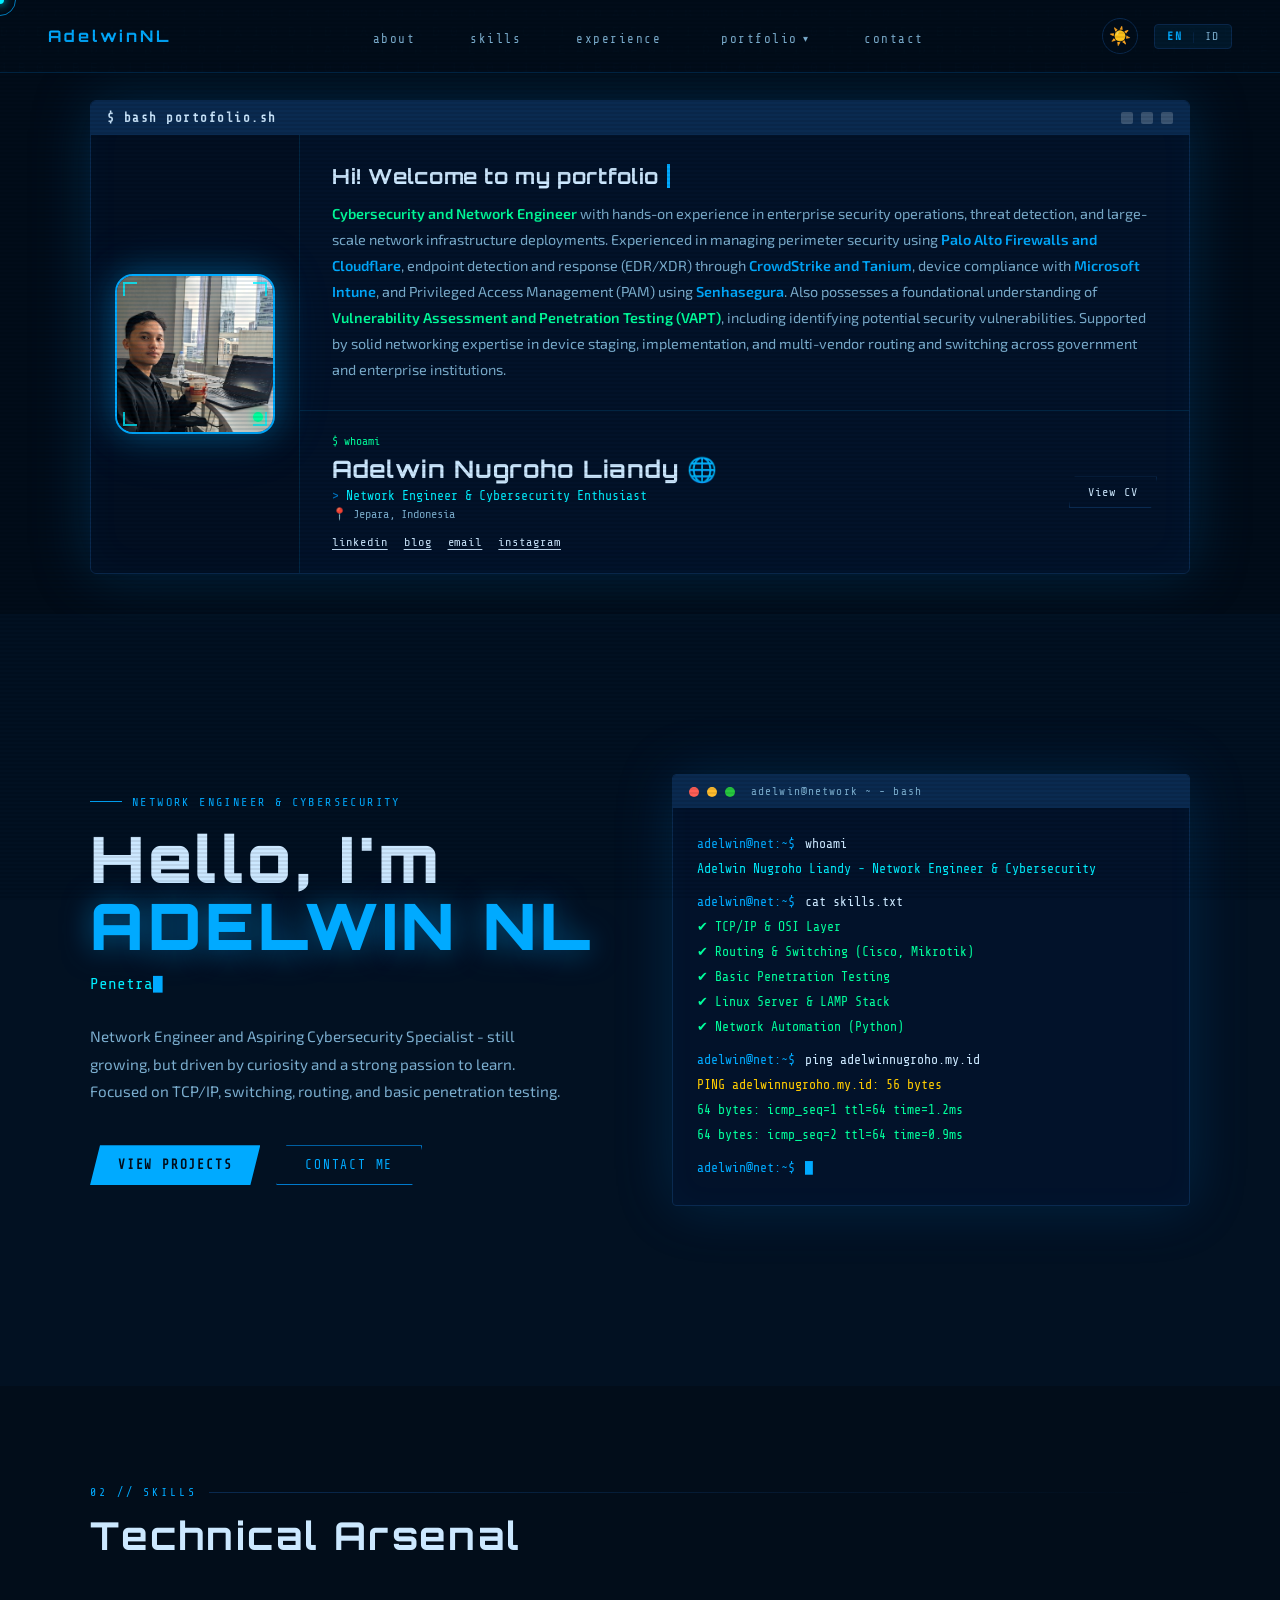
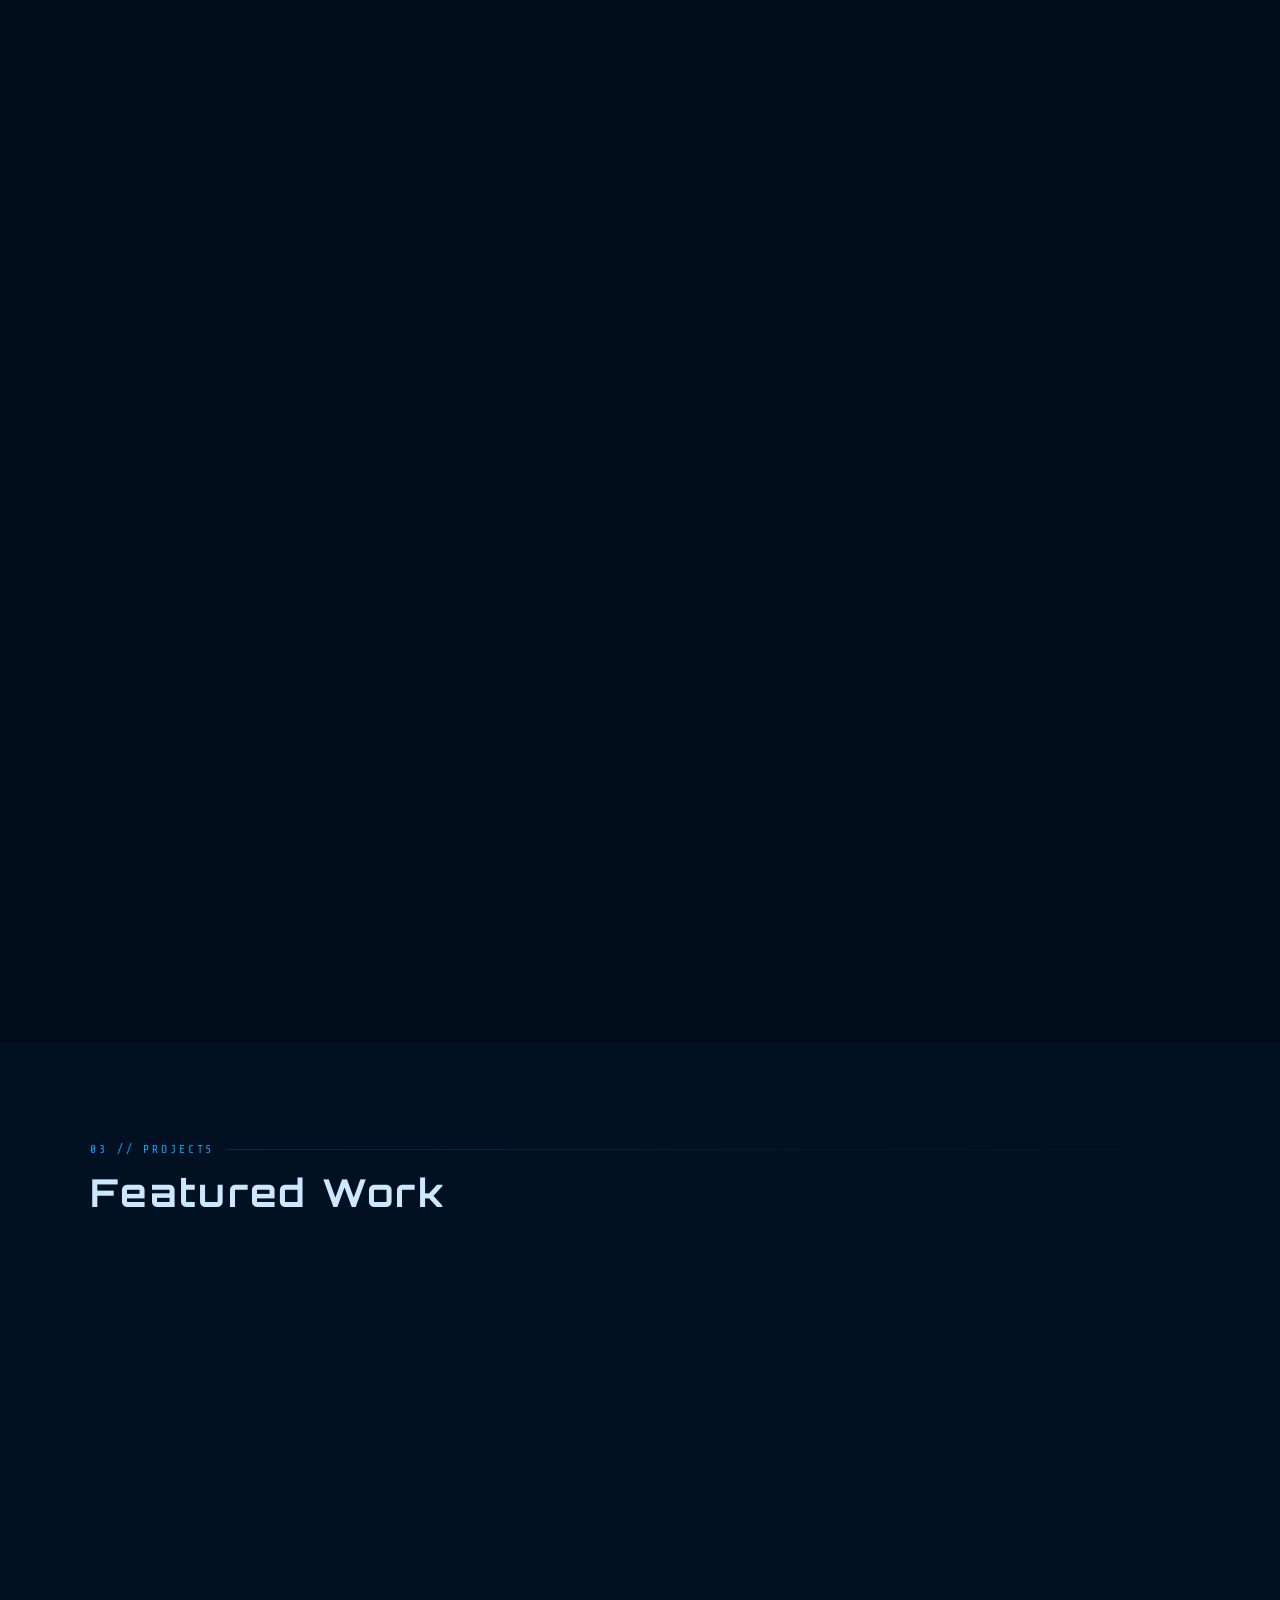
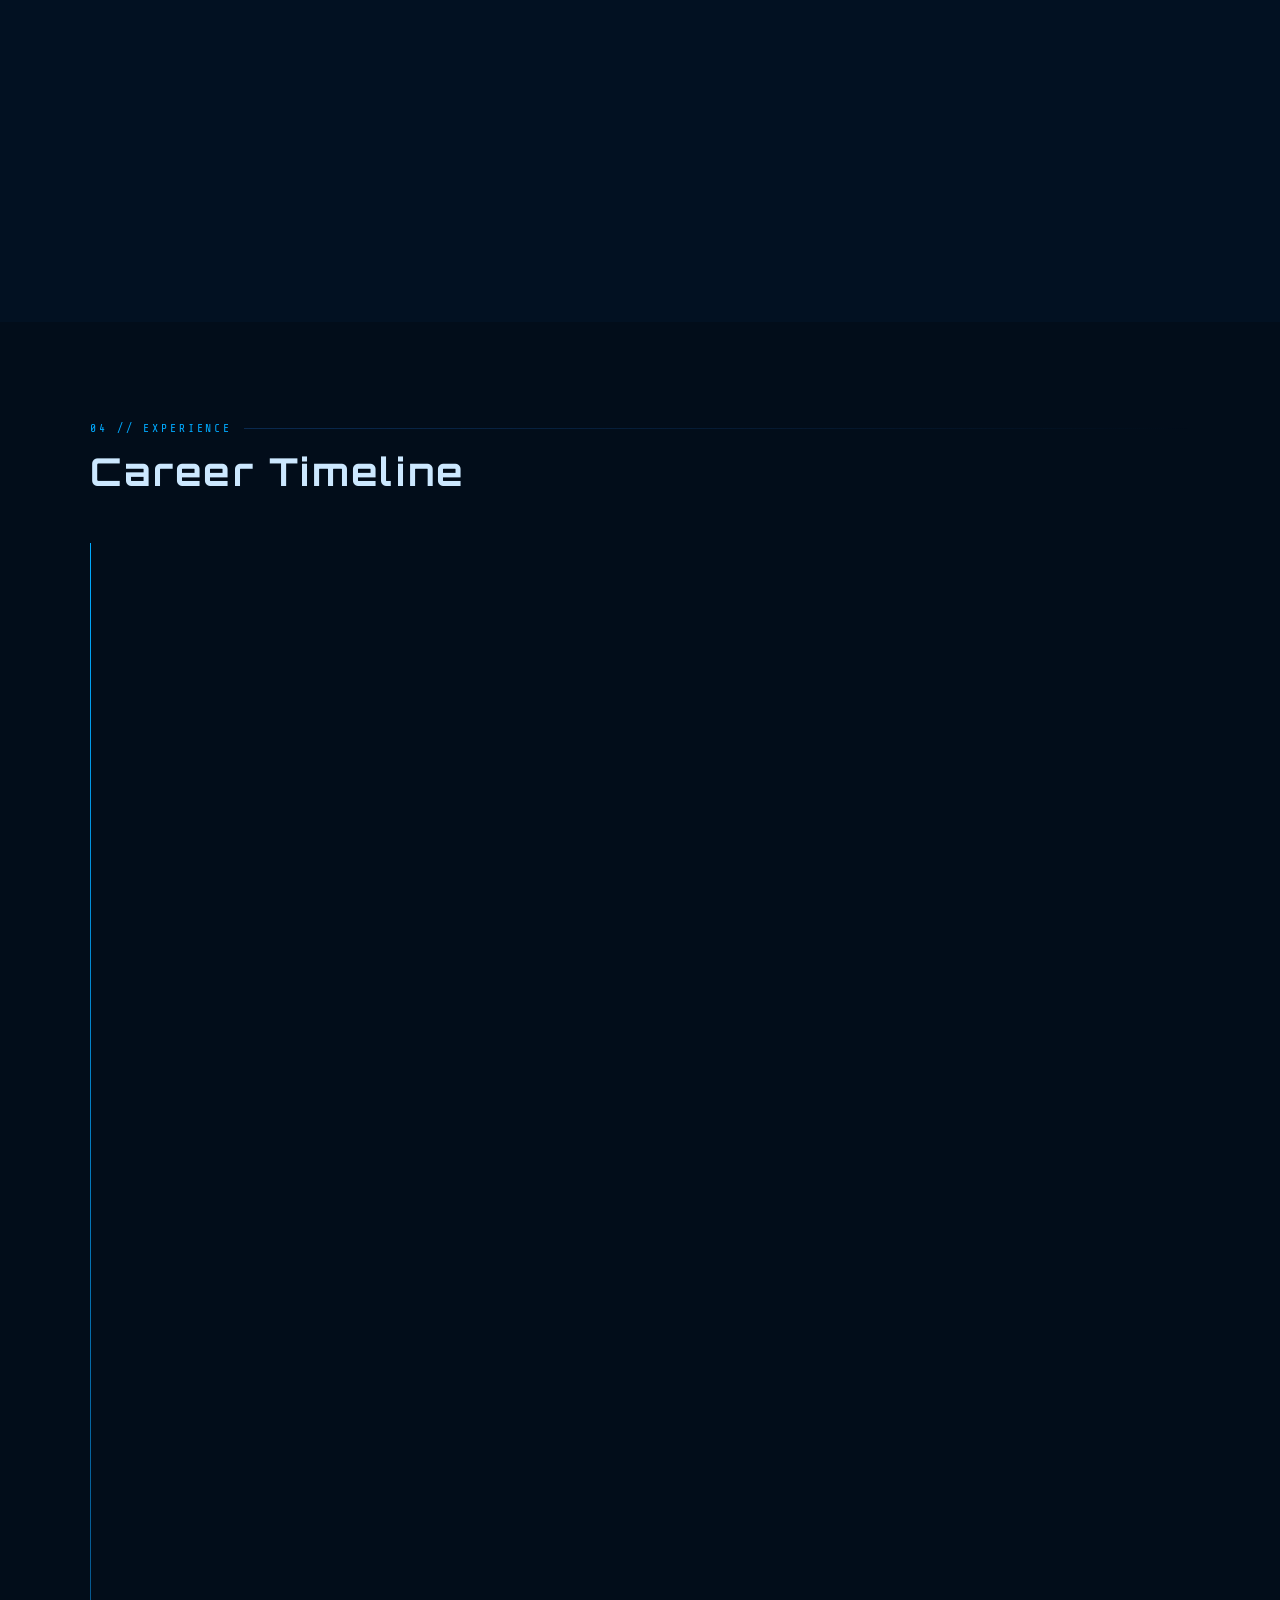
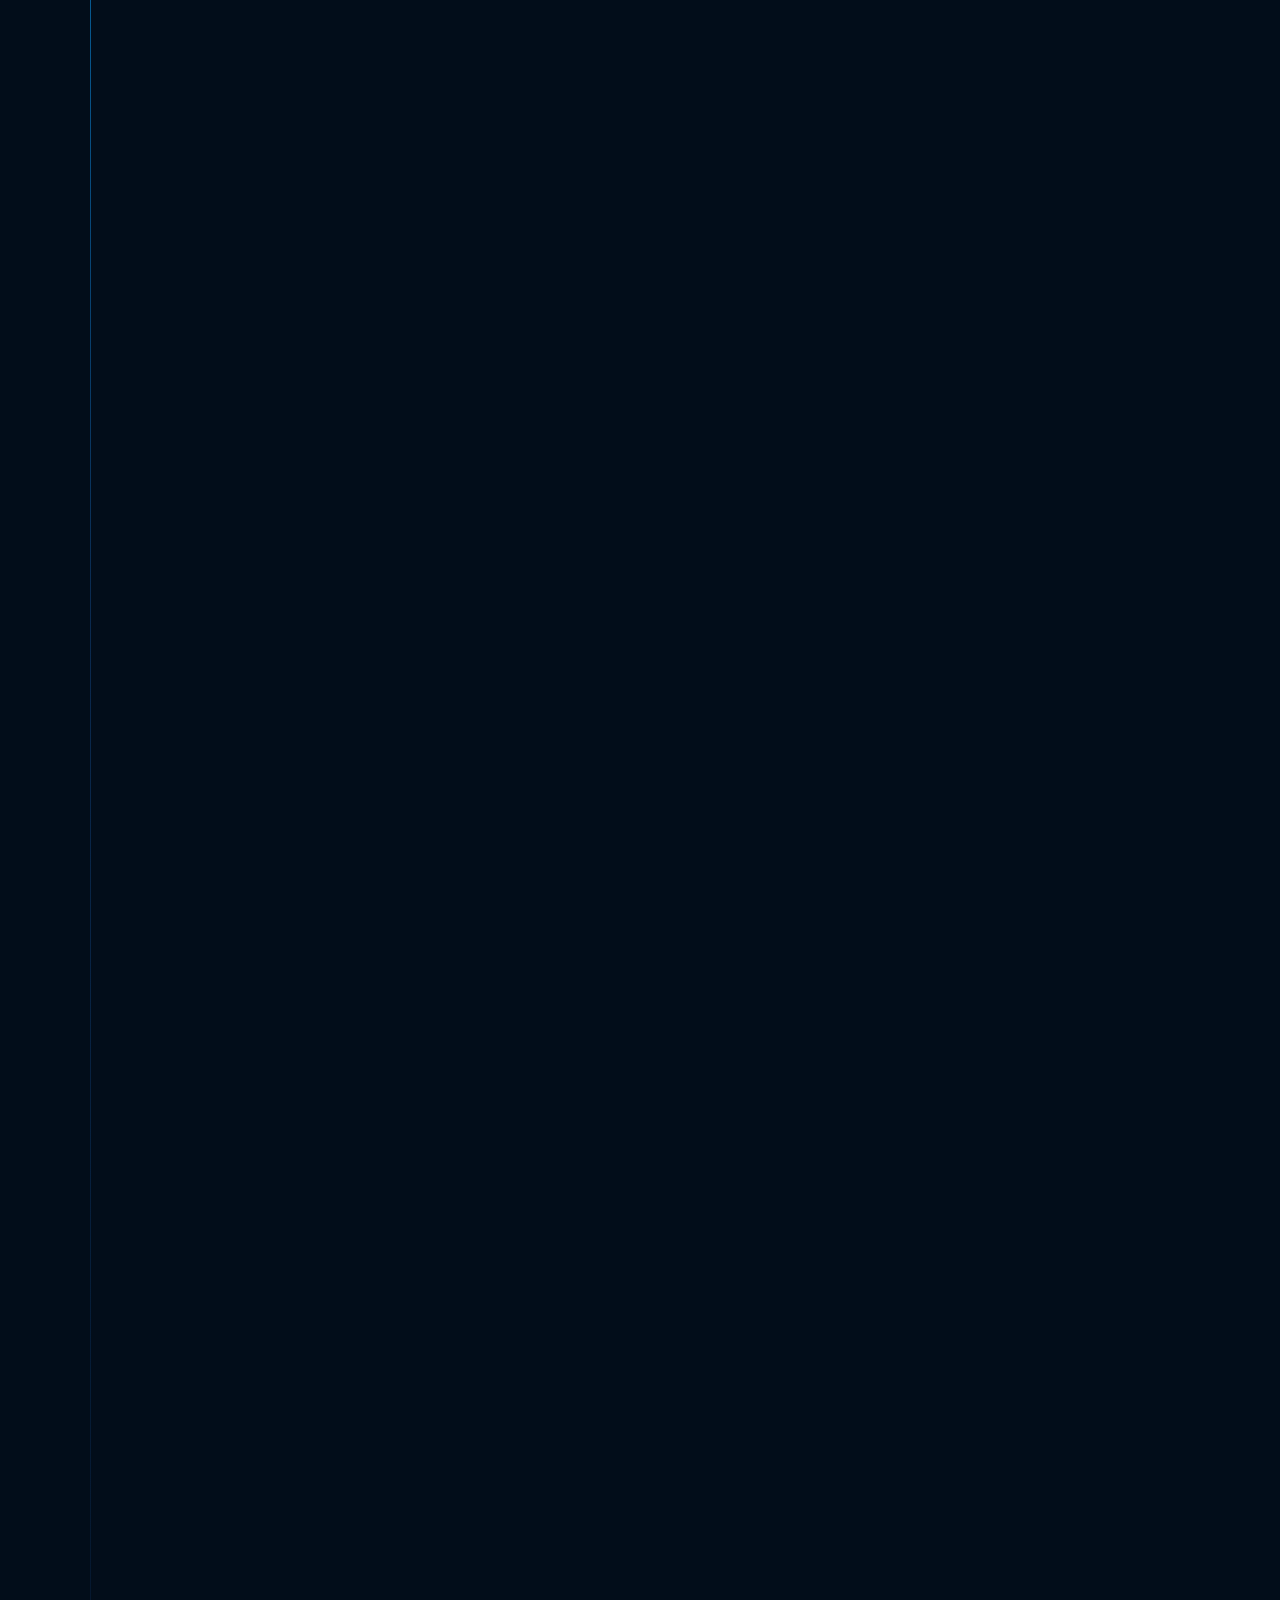
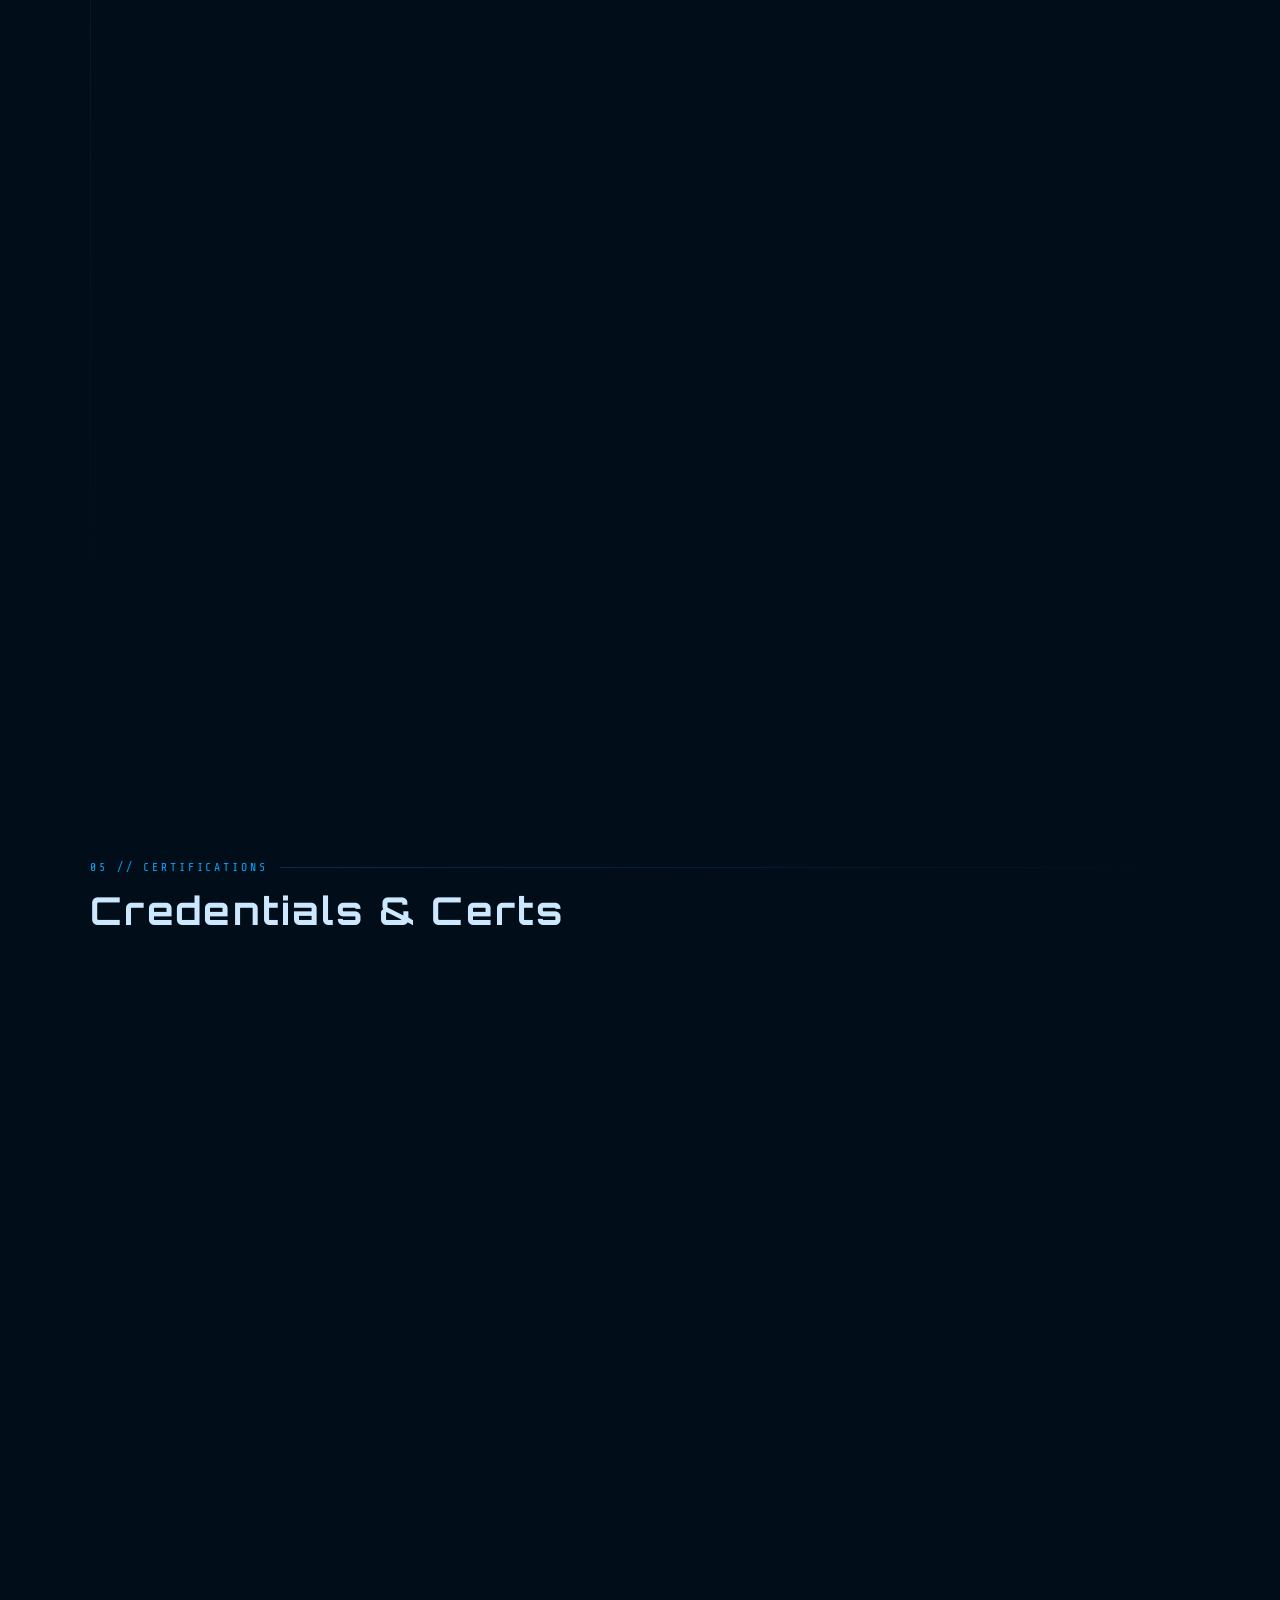
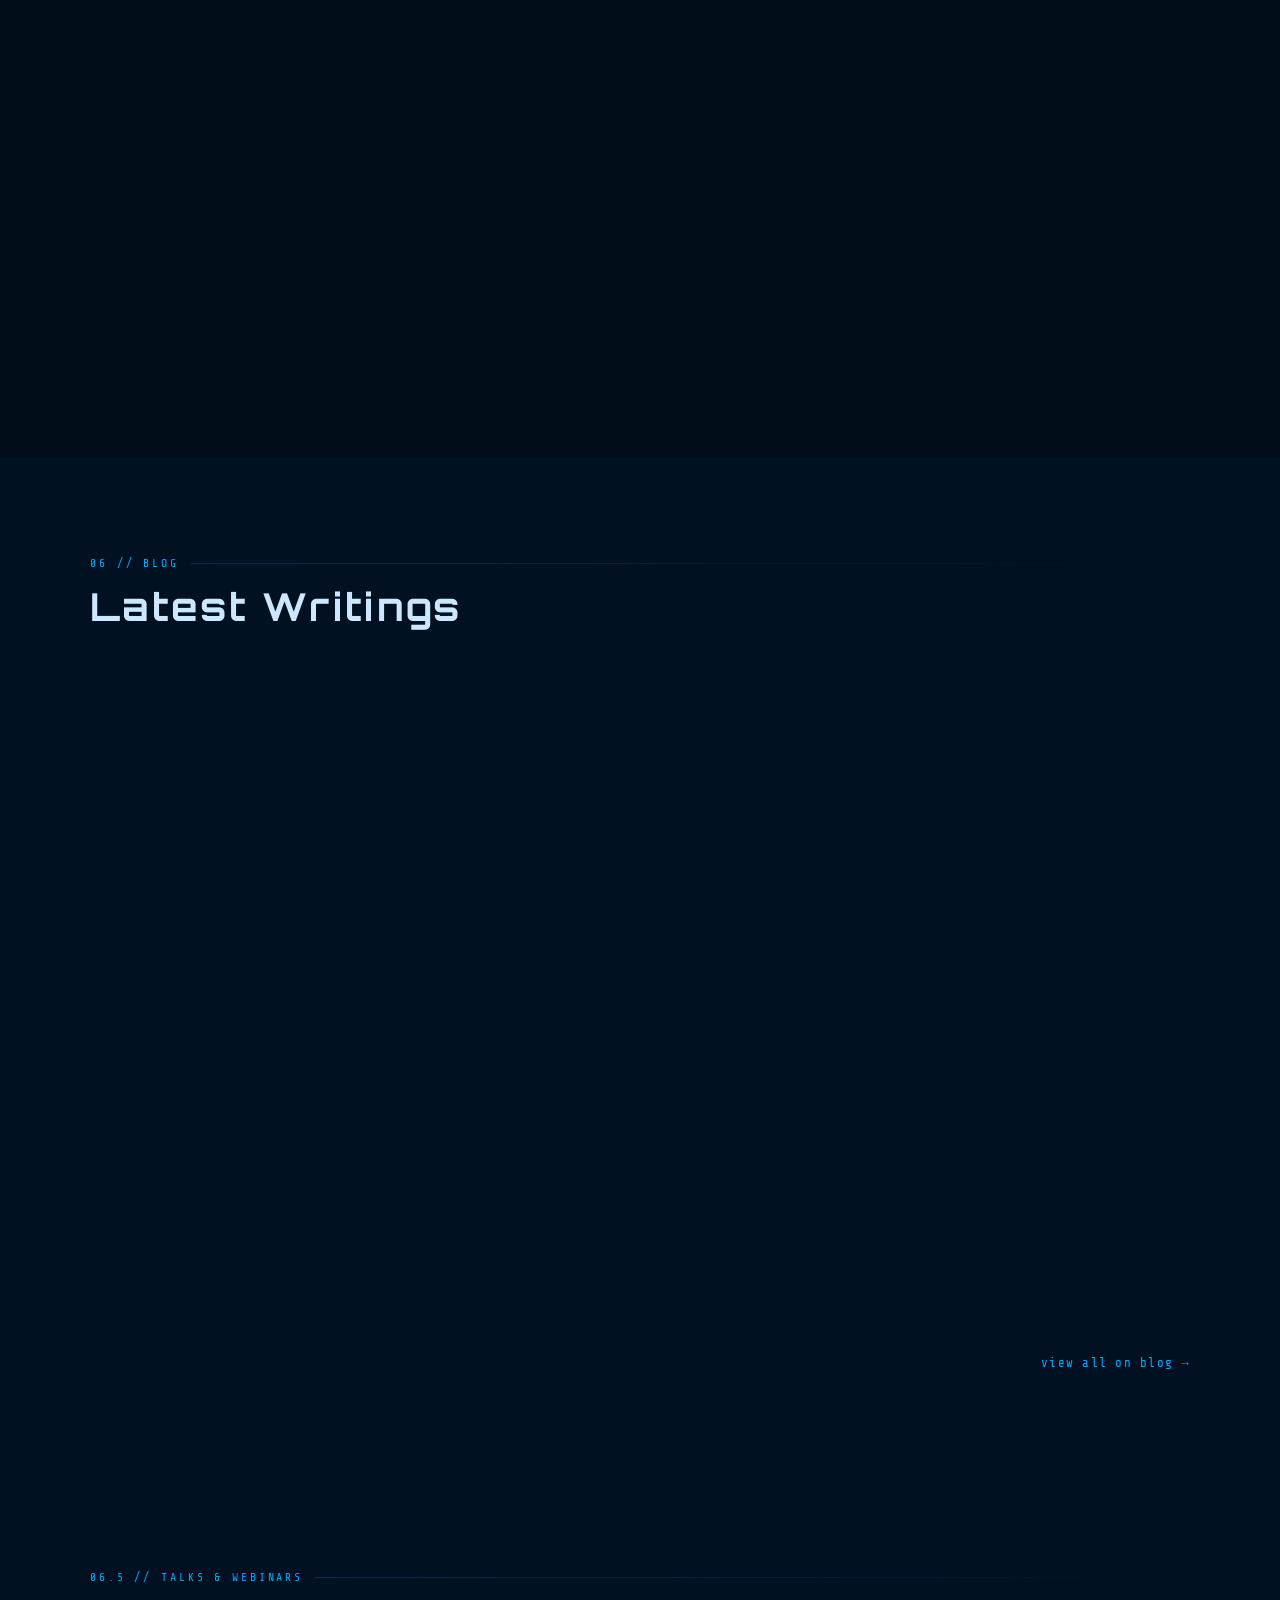
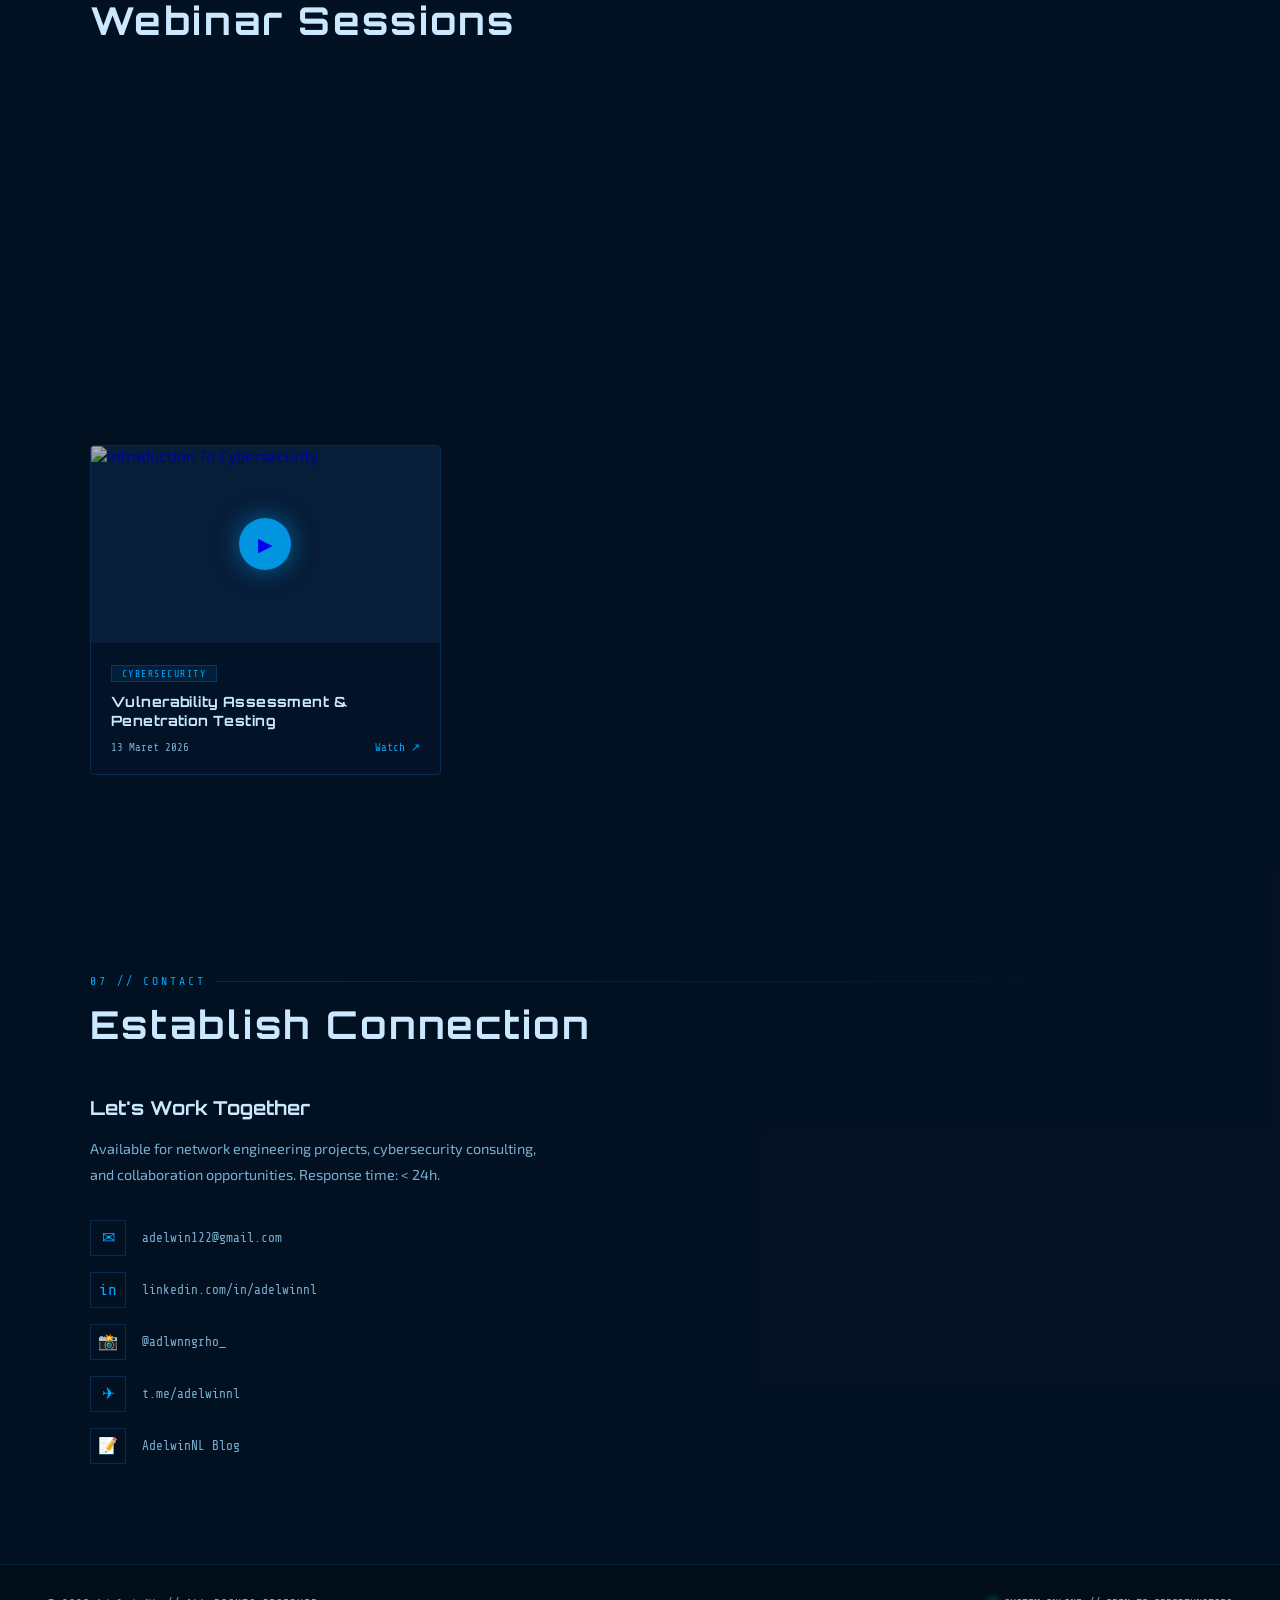
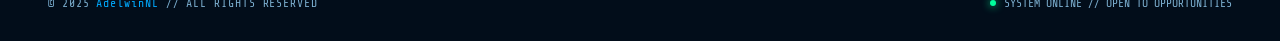
==== commit 72882161: "Update main description (EN/ID), add favicon, point View CV to local PDF" ====
--- a/index.html
+++ b/index.html
@@ -4,7 +4,7 @@
 <head>
     <meta charset="UTF-8" />
     <meta name="viewport" content="width=device-width, initial-scale=1.0" />
-    <link rel="icon" type="image/png" href="favicon.png" />
+    <link rel="icon" type="image/x-icon" href="favicon.ico" />
     <title>AdelwinNL - My Portofolio</title>
     <meta name="description"
         content="Personal portfolio of Adelwin Nugroho Liandy, a Network Engineer and Cybersecurity enthusiast based in Jepara, Indonesia. Projects, certifications, and experience." />
@@ -142,10 +142,18 @@
                                 <div class="exe-welcome-title">Hi! Welcome to my portfolio<span
                                         class="exe-cursor"></span></div>
                                 <p class="exe-welcome-text">
-                                    A <span class="hl-green">Network Engineer</span> and aspiring
-                                    <span class="hl-green">Cybersecurity Specialist</span> with hands-on experience in
-                                    <span class="hl-blue">routing, switching, and basic penetration testing</span>.
-                                    Still growing, but driven by curiosity and a strong passion to learn.
+                                    <span class="hl-green">Cybersecurity and Network Engineer</span> with hands-on
+                                    experience in enterprise security operations, threat detection, and large-scale
+                                    network infrastructure deployments. Experienced in managing perimeter security using
+                                    <span class="hl-blue">Palo Alto Firewalls and Cloudflare</span>, endpoint detection and
+                                    response (EDR/XDR) through <span class="hl-blue">CrowdStrike and Tanium</span>, device
+                                    compliance with <span class="hl-blue">Microsoft Intune</span>, and Privileged Access
+                                    Management (PAM) using <span class="hl-blue">Senhasegura</span>. Also possesses a
+                                    foundational understanding of <span class="hl-green">Vulnerability Assessment and
+                                    Penetration Testing (VAPT)</span>, including identifying potential security
+                                    vulnerabilities. Supported by solid networking expertise in device staging,
+                                    implementation, and multi-vendor routing and switching across government and
+                                    enterprise institutions.
                                 </p>
                             </div>
                             <div class="exe-whoami">
@@ -164,7 +172,7 @@
                                             class="exe-social-link">instagram</a>
                                     </div>
                                 </div>
-                                <a href="https://adelwinnugroho.my.id/CV_Adelwin_Nugroho_Liandy.pdf" target="_blank"
+                                <a href="CV_Adelwin_Nugroho_Liandy.pdf" target="_blank"
                                     class="exe-cv-btn">View CV</a>
                             </div>
                         </div>
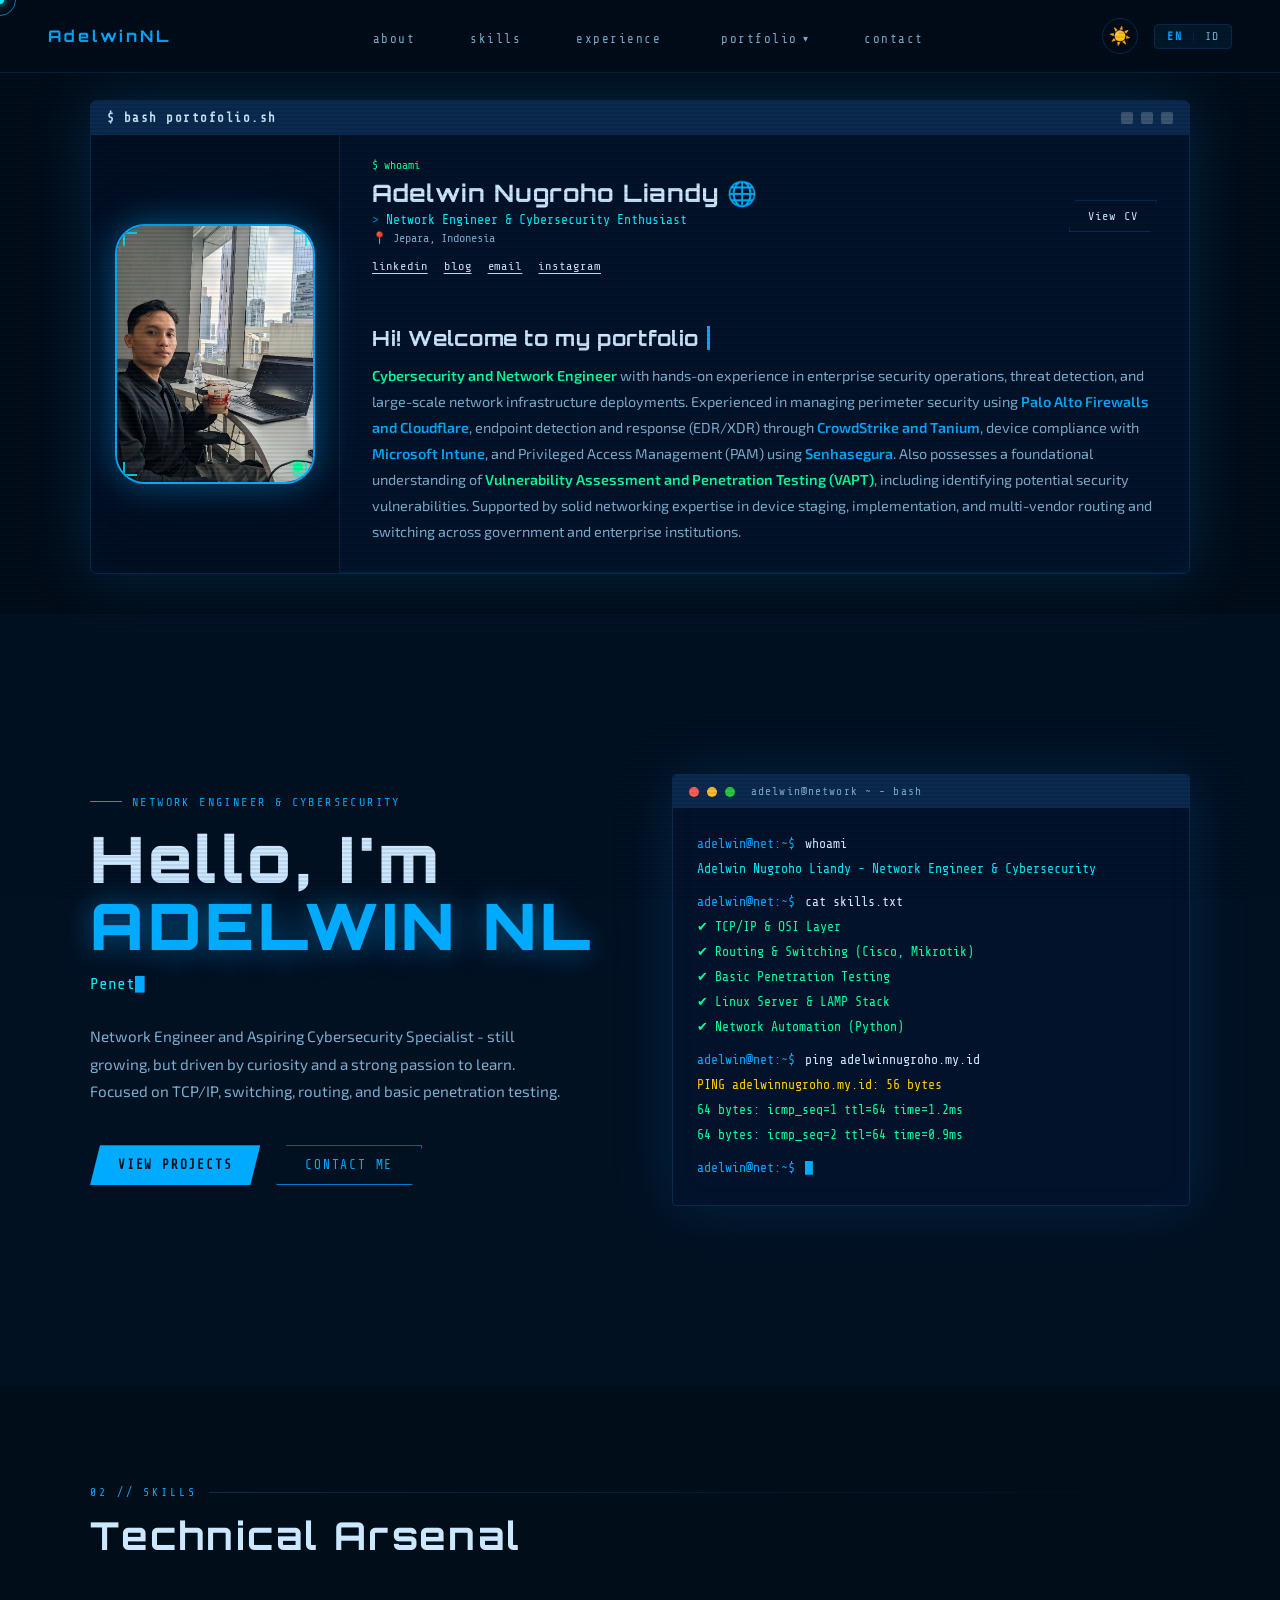
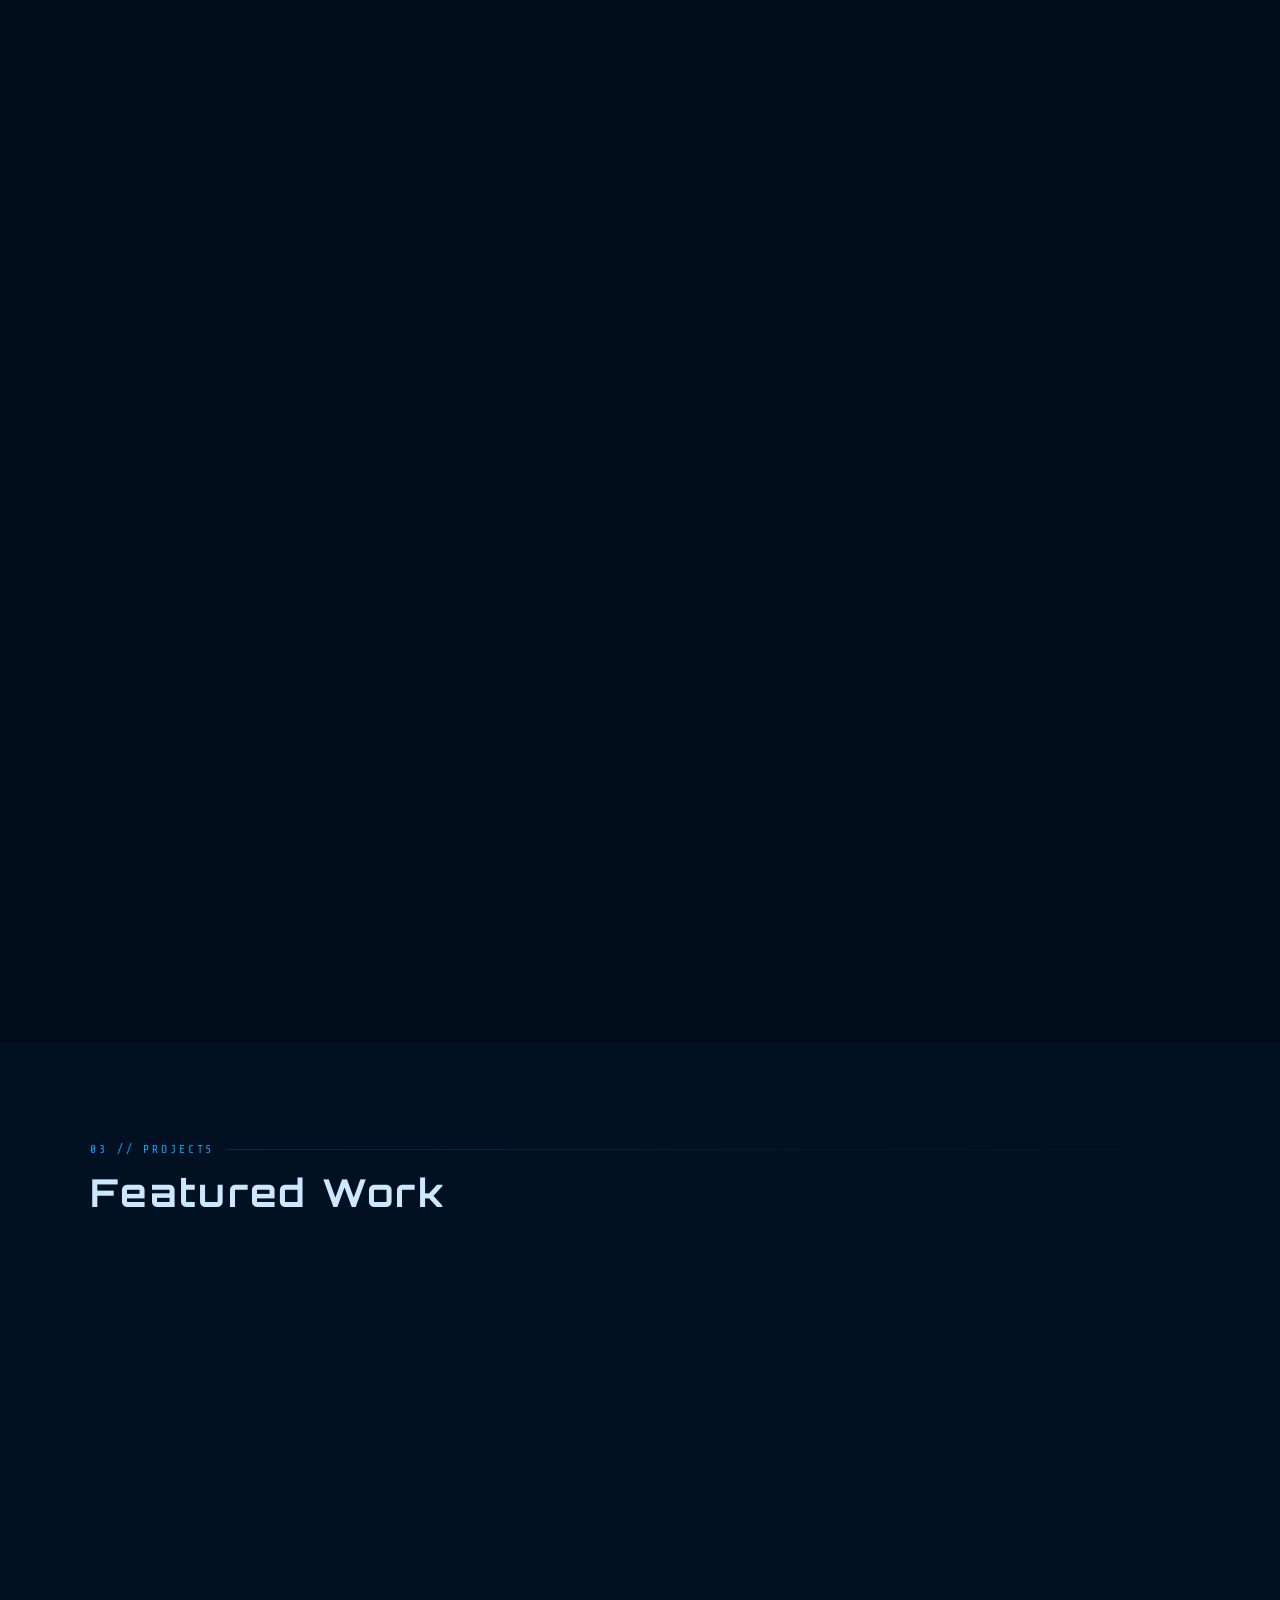
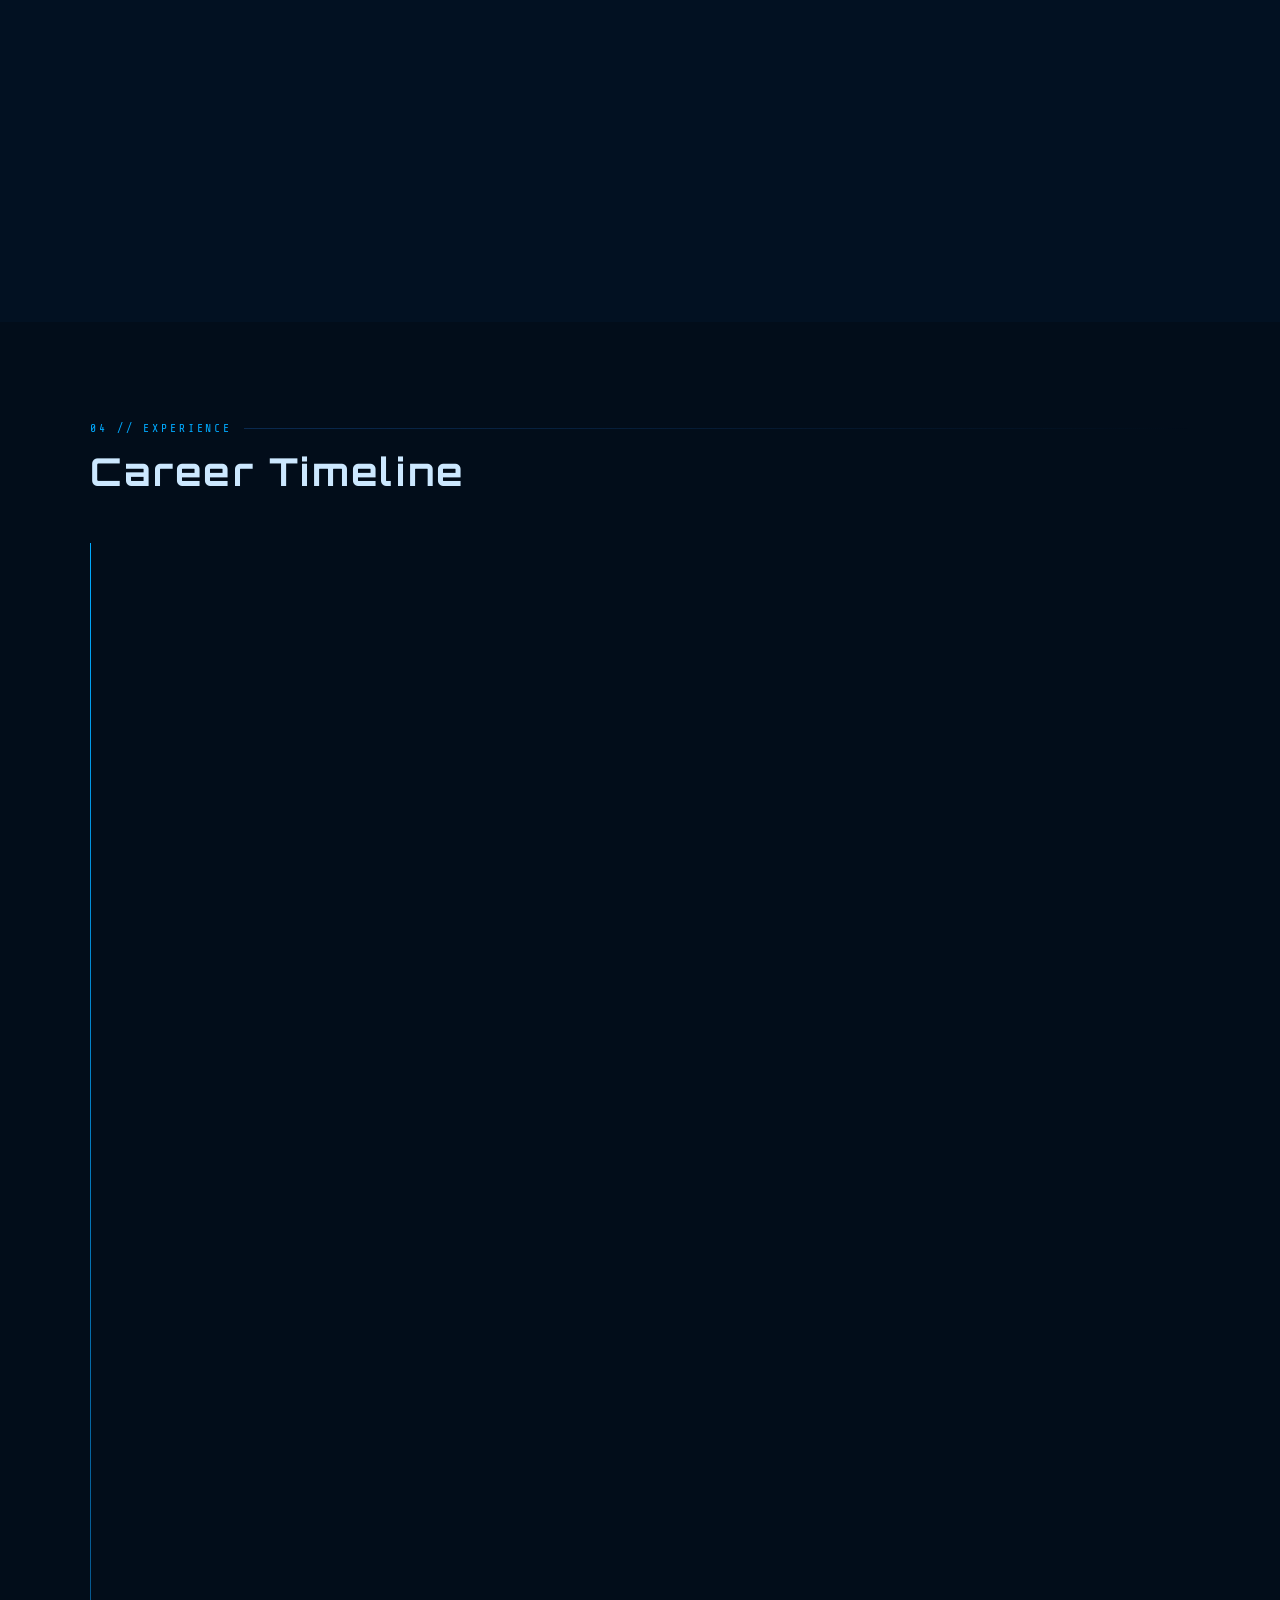
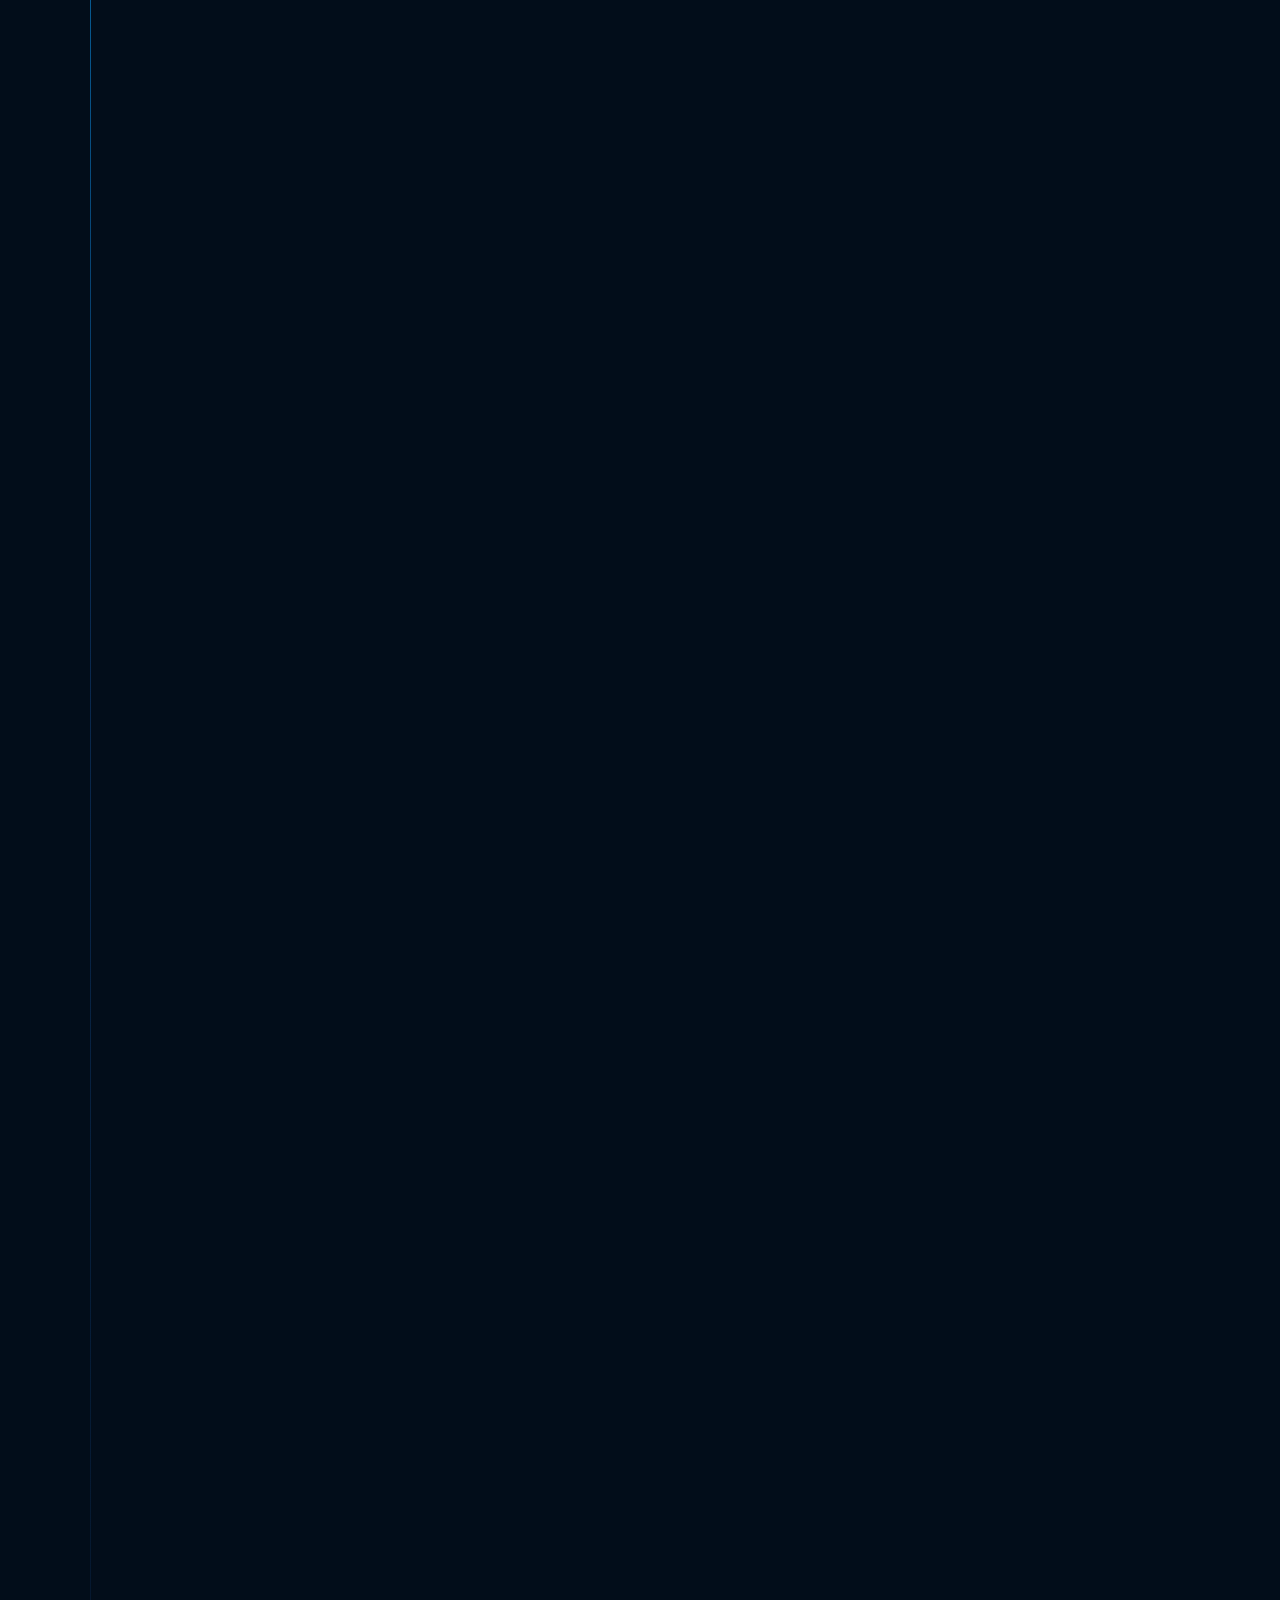
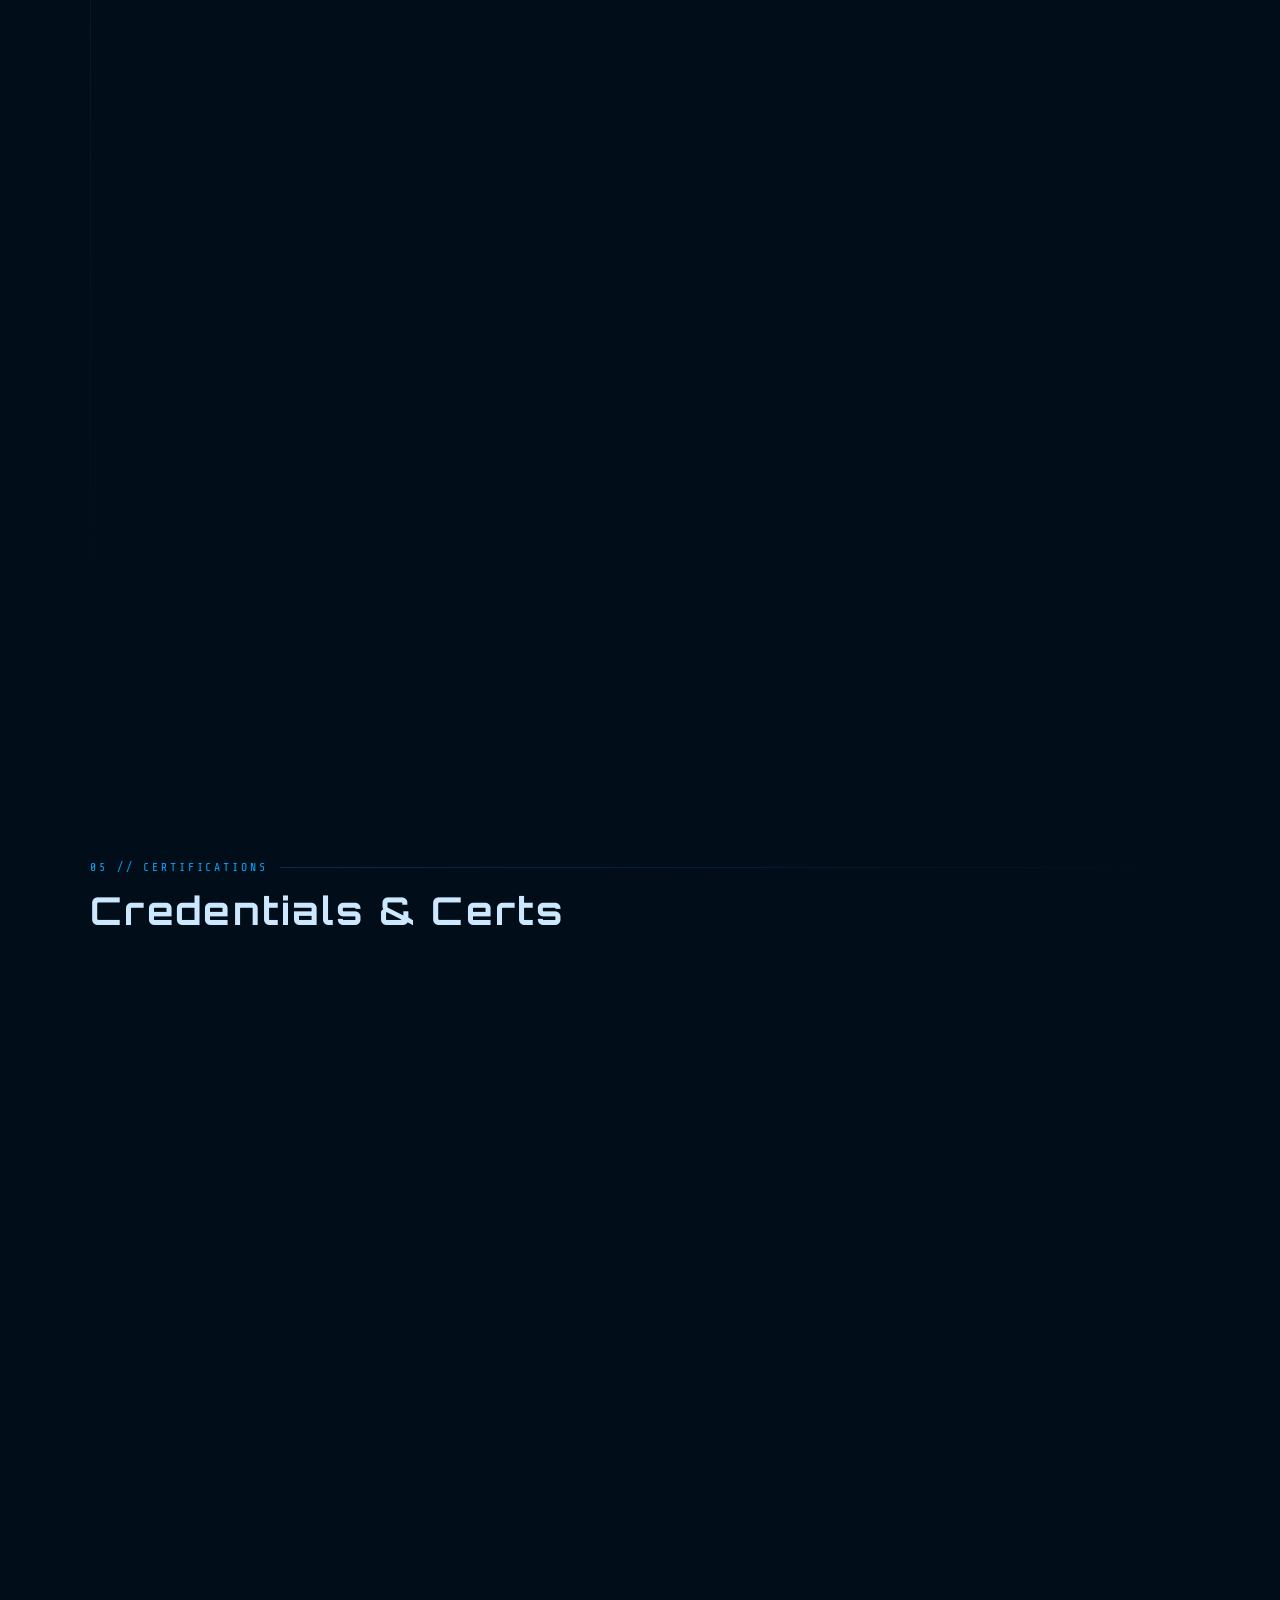
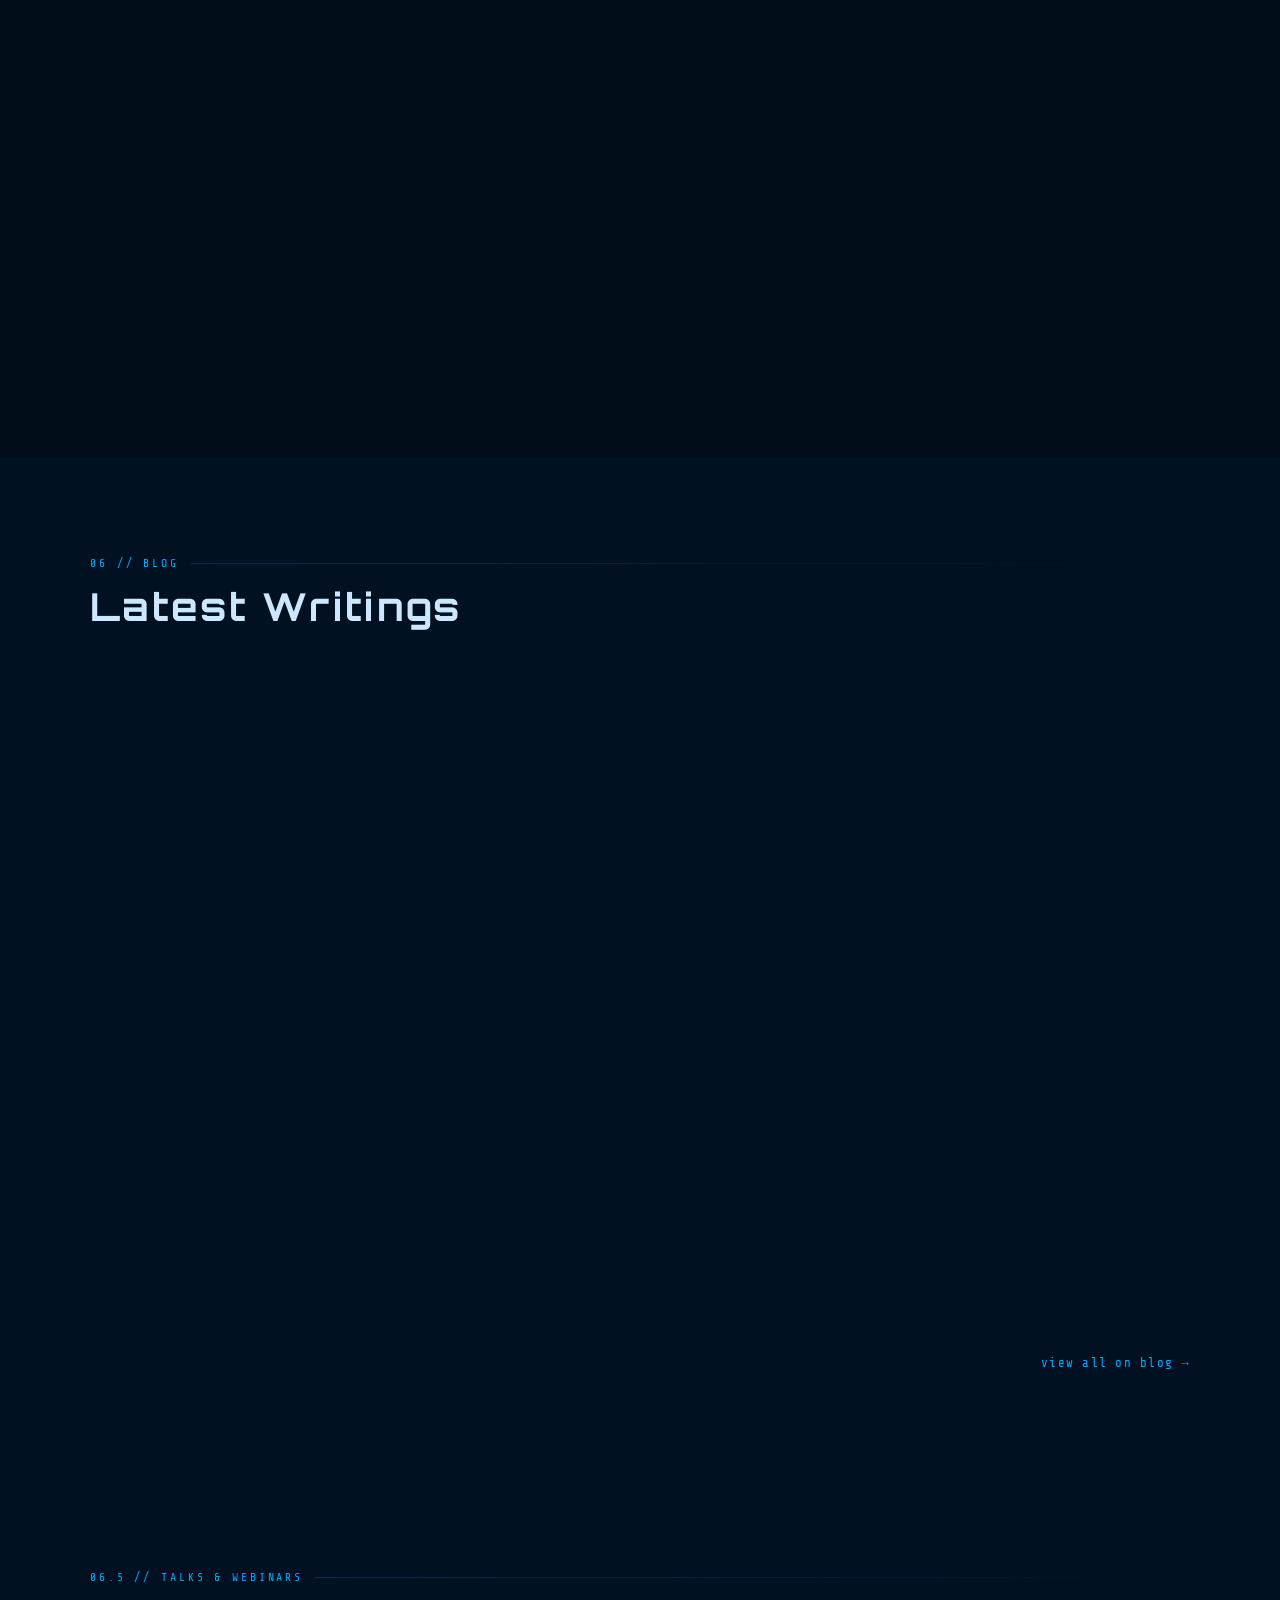
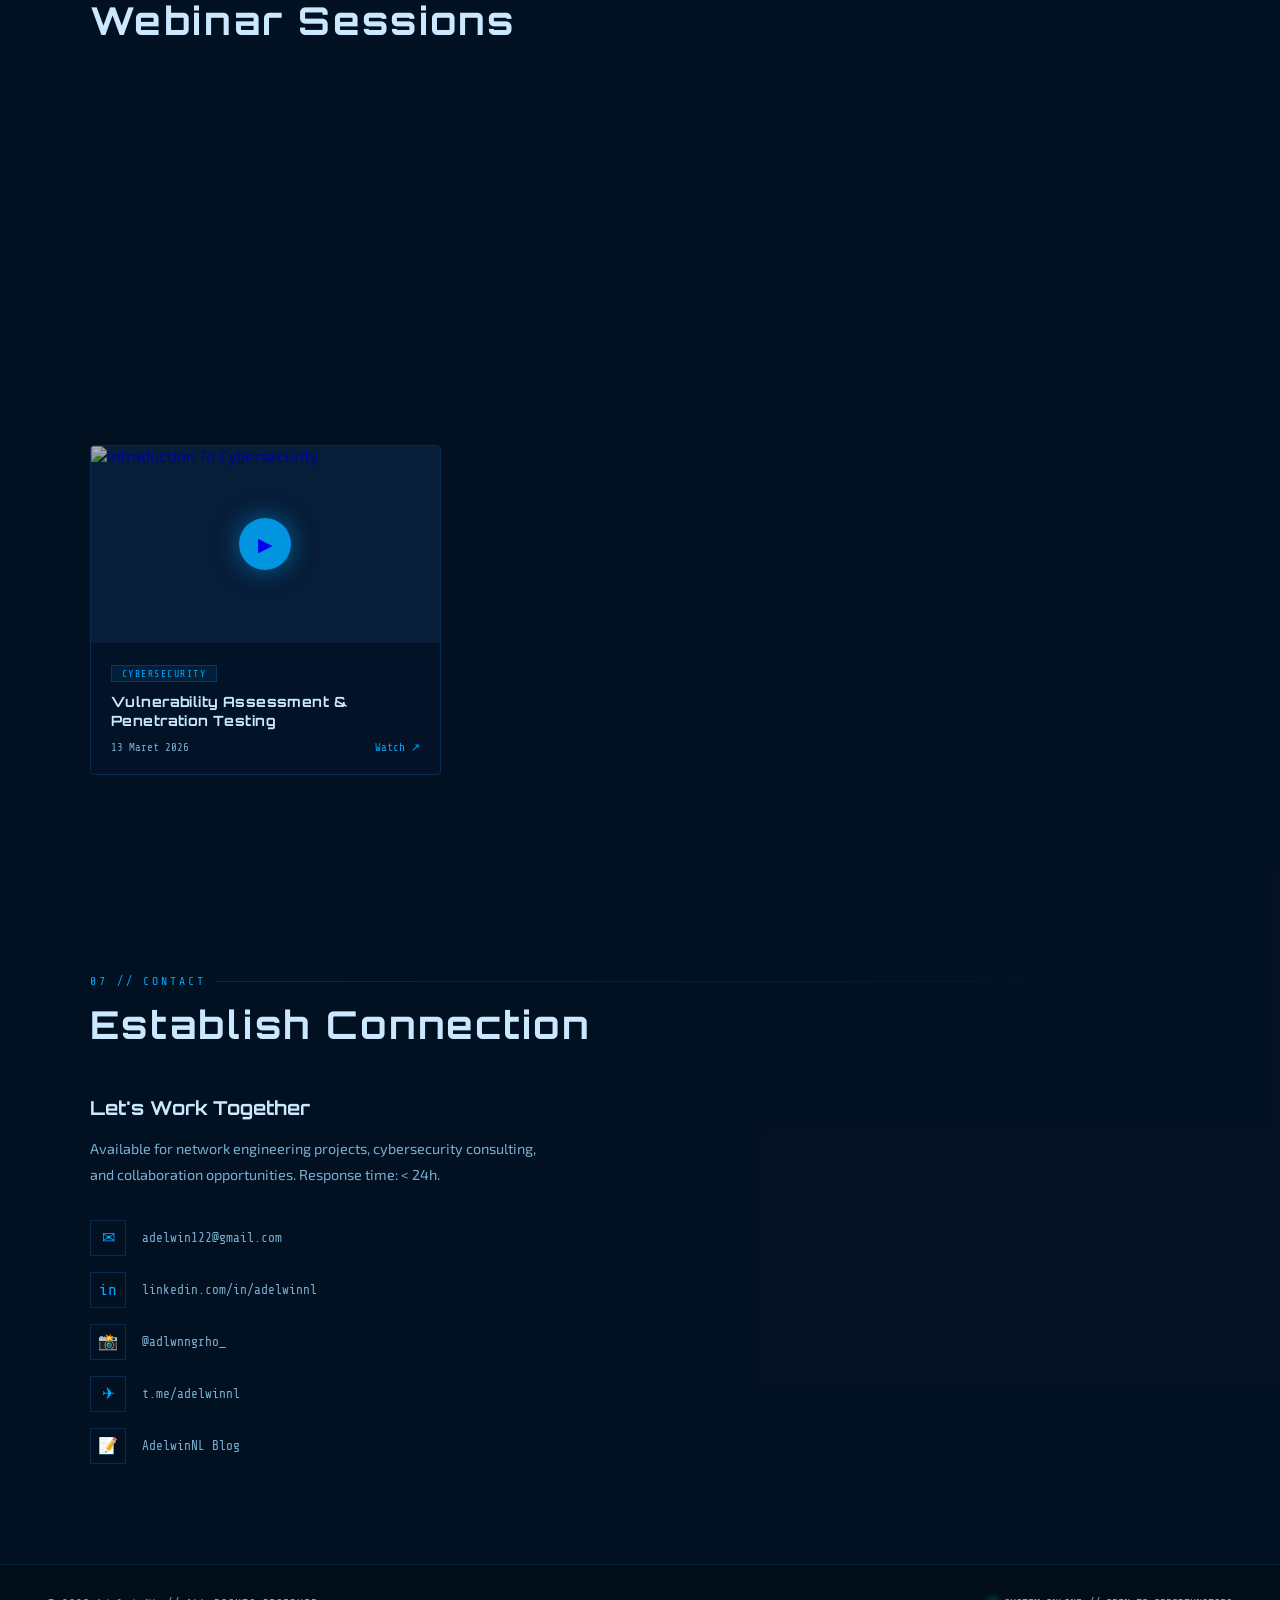
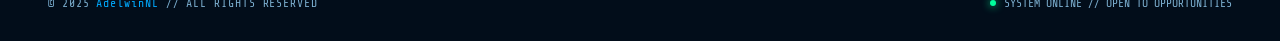
==== commit 4f56f9cf: "Add files via upload" ====
--- a/index.html
+++ b/index.html
@@ -138,24 +138,6 @@
                             </div>
                         </div>
                         <div style="flex:1;">
-                            <div class="exe-welcome">
-                                <div class="exe-welcome-title">Hi! Welcome to my portfolio<span
-                                        class="exe-cursor"></span></div>
-                                <p class="exe-welcome-text">
-                                    <span class="hl-green">Cybersecurity and Network Engineer</span> with hands-on
-                                    experience in enterprise security operations, threat detection, and large-scale
-                                    network infrastructure deployments. Experienced in managing perimeter security using
-                                    <span class="hl-blue">Palo Alto Firewalls and Cloudflare</span>, endpoint detection and
-                                    response (EDR/XDR) through <span class="hl-blue">CrowdStrike and Tanium</span>, device
-                                    compliance with <span class="hl-blue">Microsoft Intune</span>, and Privileged Access
-                                    Management (PAM) using <span class="hl-blue">Senhasegura</span>. Also possesses a
-                                    foundational understanding of <span class="hl-green">Vulnerability Assessment and
-                                    Penetration Testing (VAPT)</span>, including identifying potential security
-                                    vulnerabilities. Supported by solid networking expertise in device staging,
-                                    implementation, and multi-vendor routing and switching across government and
-                                    enterprise institutions.
-                                </p>
-                            </div>
                             <div class="exe-whoami">
                                 <div class="exe-whoami-left">
                                     <div class="exe-prompt"> whoami</div>
@@ -174,6 +156,24 @@
                                 </div>
                                 <a href="CV_Adelwin_Nugroho_Liandy.pdf" target="_blank"
                                     class="exe-cv-btn">View CV</a>
+                            </div>
+                            <div class="exe-welcome">
+                                <div class="exe-welcome-title">Hi! Welcome to my portfolio<span
+                                        class="exe-cursor"></span></div>
+                                <p class="exe-welcome-text">
+                                    <span class="hl-green">Cybersecurity and Network Engineer</span> with hands-on
+                                    experience in enterprise security operations, threat detection, and large-scale
+                                    network infrastructure deployments. Experienced in managing perimeter security using
+                                    <span class="hl-blue">Palo Alto Firewalls and Cloudflare</span>, endpoint detection and
+                                    response (EDR/XDR) through <span class="hl-blue">CrowdStrike and Tanium</span>, device
+                                    compliance with <span class="hl-blue">Microsoft Intune</span>, and Privileged Access
+                                    Management (PAM) using <span class="hl-blue">Senhasegura</span>. Also possesses a
+                                    foundational understanding of <span class="hl-green">Vulnerability Assessment and
+                                    Penetration Testing (VAPT)</span>, including identifying potential security
+                                    vulnerabilities. Supported by solid networking expertise in device staging,
+                                    implementation, and multi-vendor routing and switching across government and
+                                    enterprise institutions.
+                                </p>
                             </div>
                         </div>
                     </div>
--- a/style.css
+++ b/style.css
@@ -1971,9 +1971,9 @@
         /* ── GLITCH AVATAR ── */
         .glitch-avatar {
             position: relative;
-            width: 160px;
-            height: 160px;
-            border-radius: 18px;
+            width: 200px;
+            height: 260px;
+            border-radius: 30px;
             border: 2px solid var(--blue-neon);
             box-shadow: 0 0 32px rgba(0, 170, 255, 0.35), 0 0 60px rgba(0, 170, 255, 0.15);
             overflow: hidden;
@@ -2003,7 +2003,7 @@
             background-position: center;
             z-index: 2;
             opacity: 0;
-            border-radius: 16px;
+            border-radius: 28px;
         }
 
         .glitch-avatar::before {
@@ -2027,7 +2027,7 @@
                     rgba(0, 170, 255, 0.04) 4px);
             z-index: 3;
             pointer-events: none;
-            border-radius: 16px;
+            border-radius: 28px;
         }
 
         /* Corner brackets */
@@ -2814,6 +2814,11 @@
                 border-right: none;
                 border-bottom: 1px solid rgba(0, 170, 255, 0.15);
                 padding: 20px;
+            }
+
+            .glitch-avatar {
+                width: 180px;
+                height: 234px;
             }
 
             .exe-whoami {
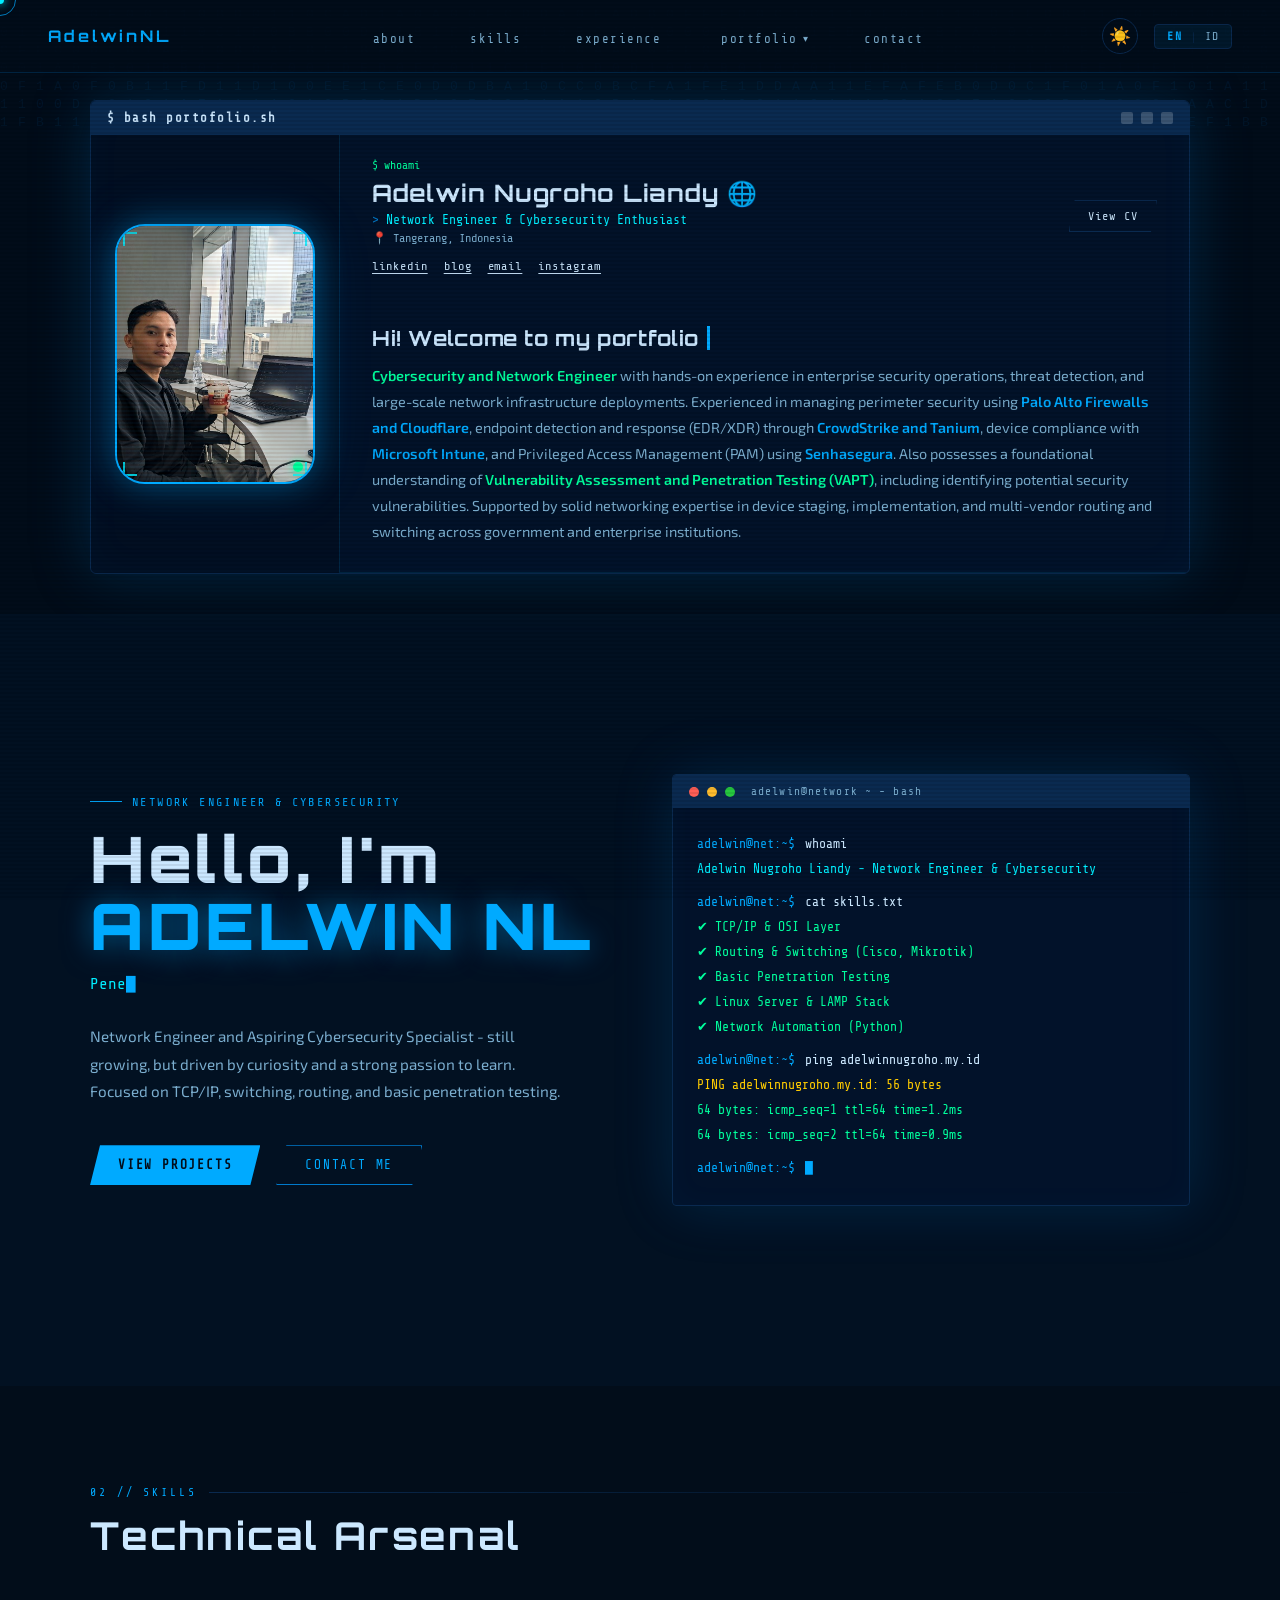
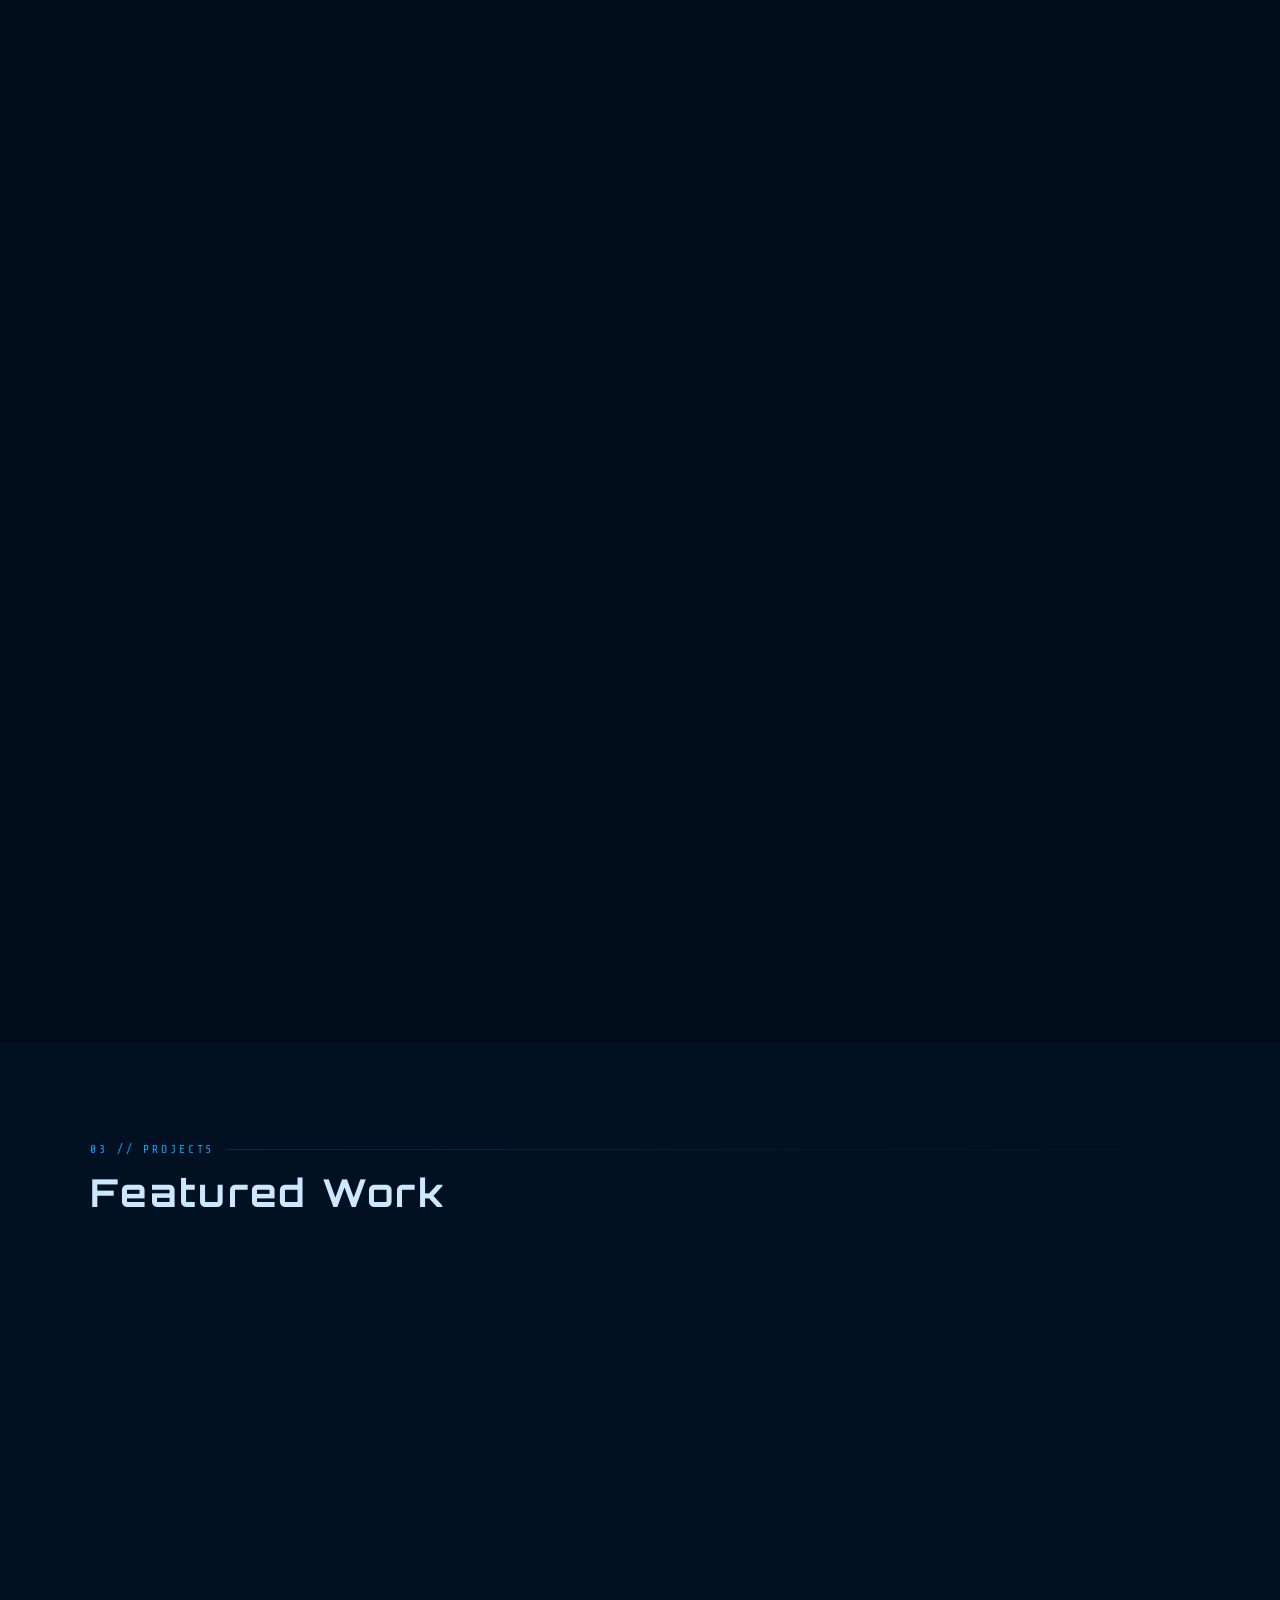
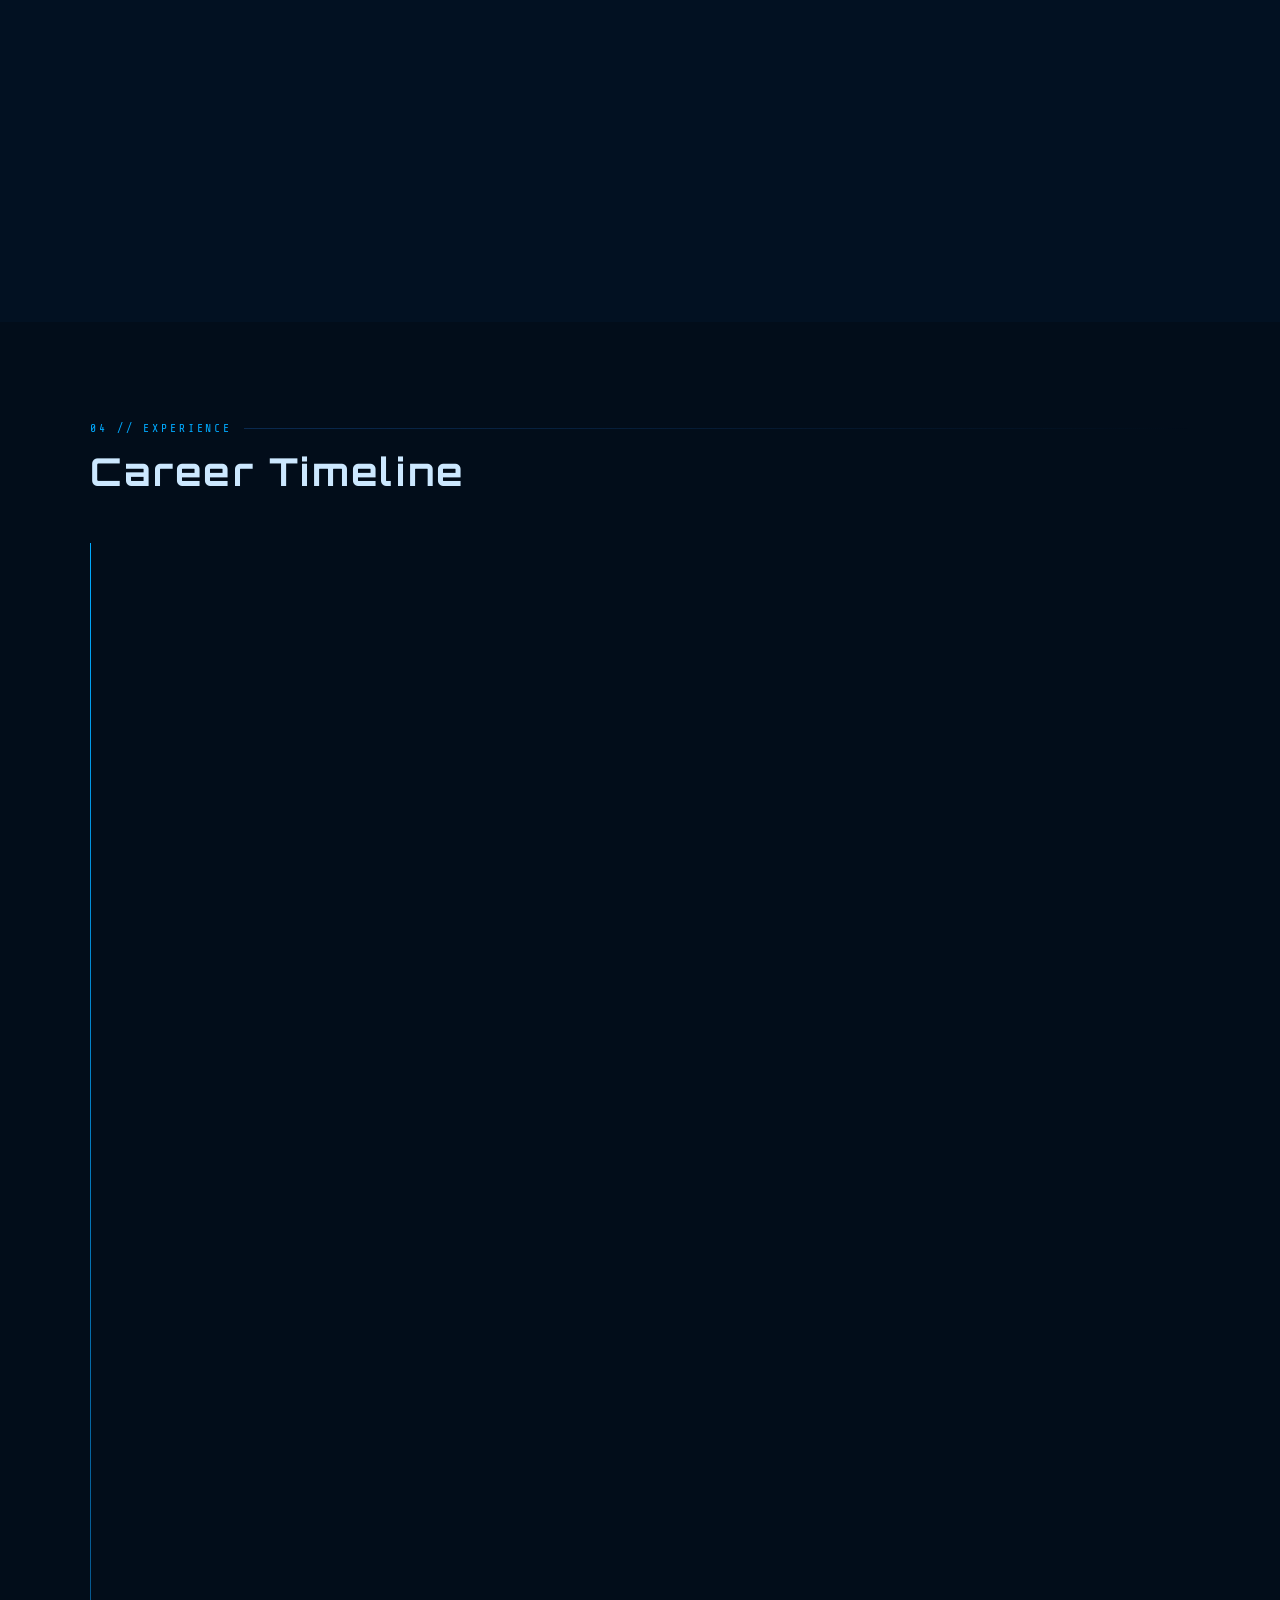
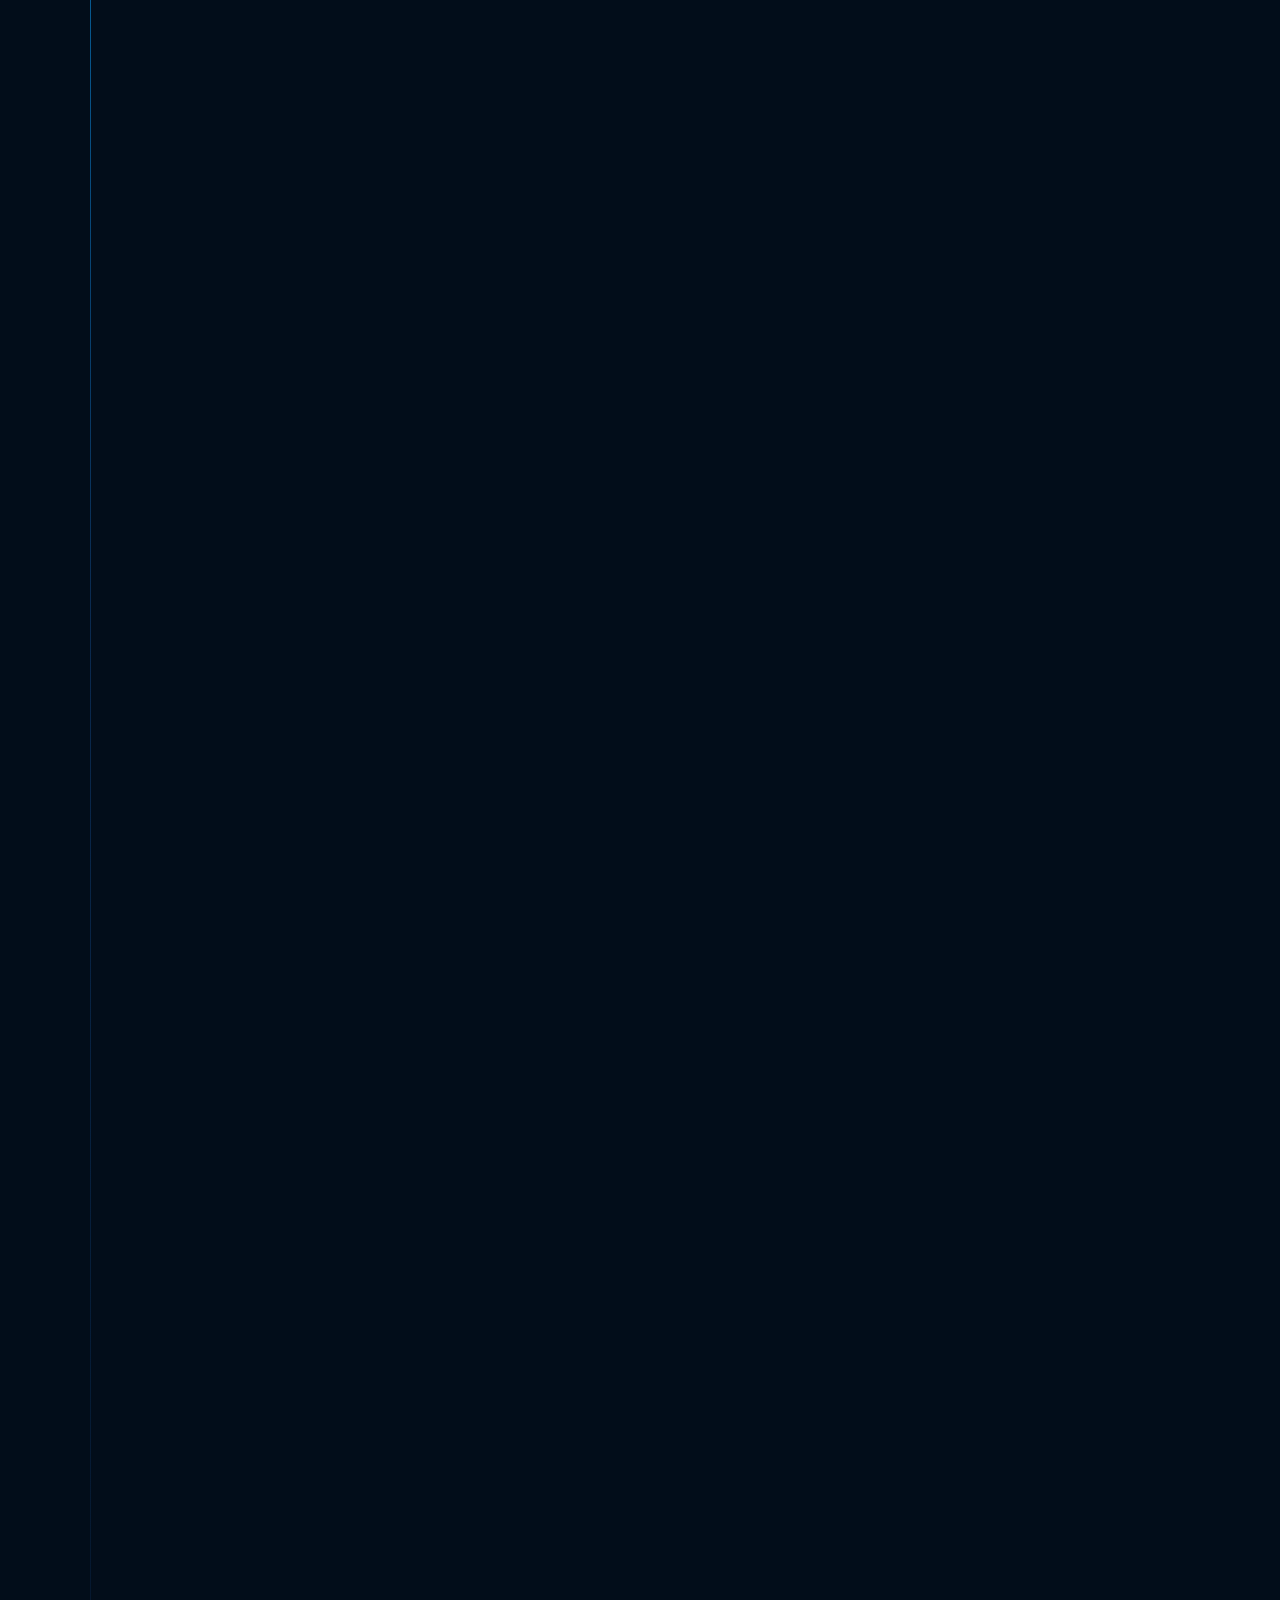
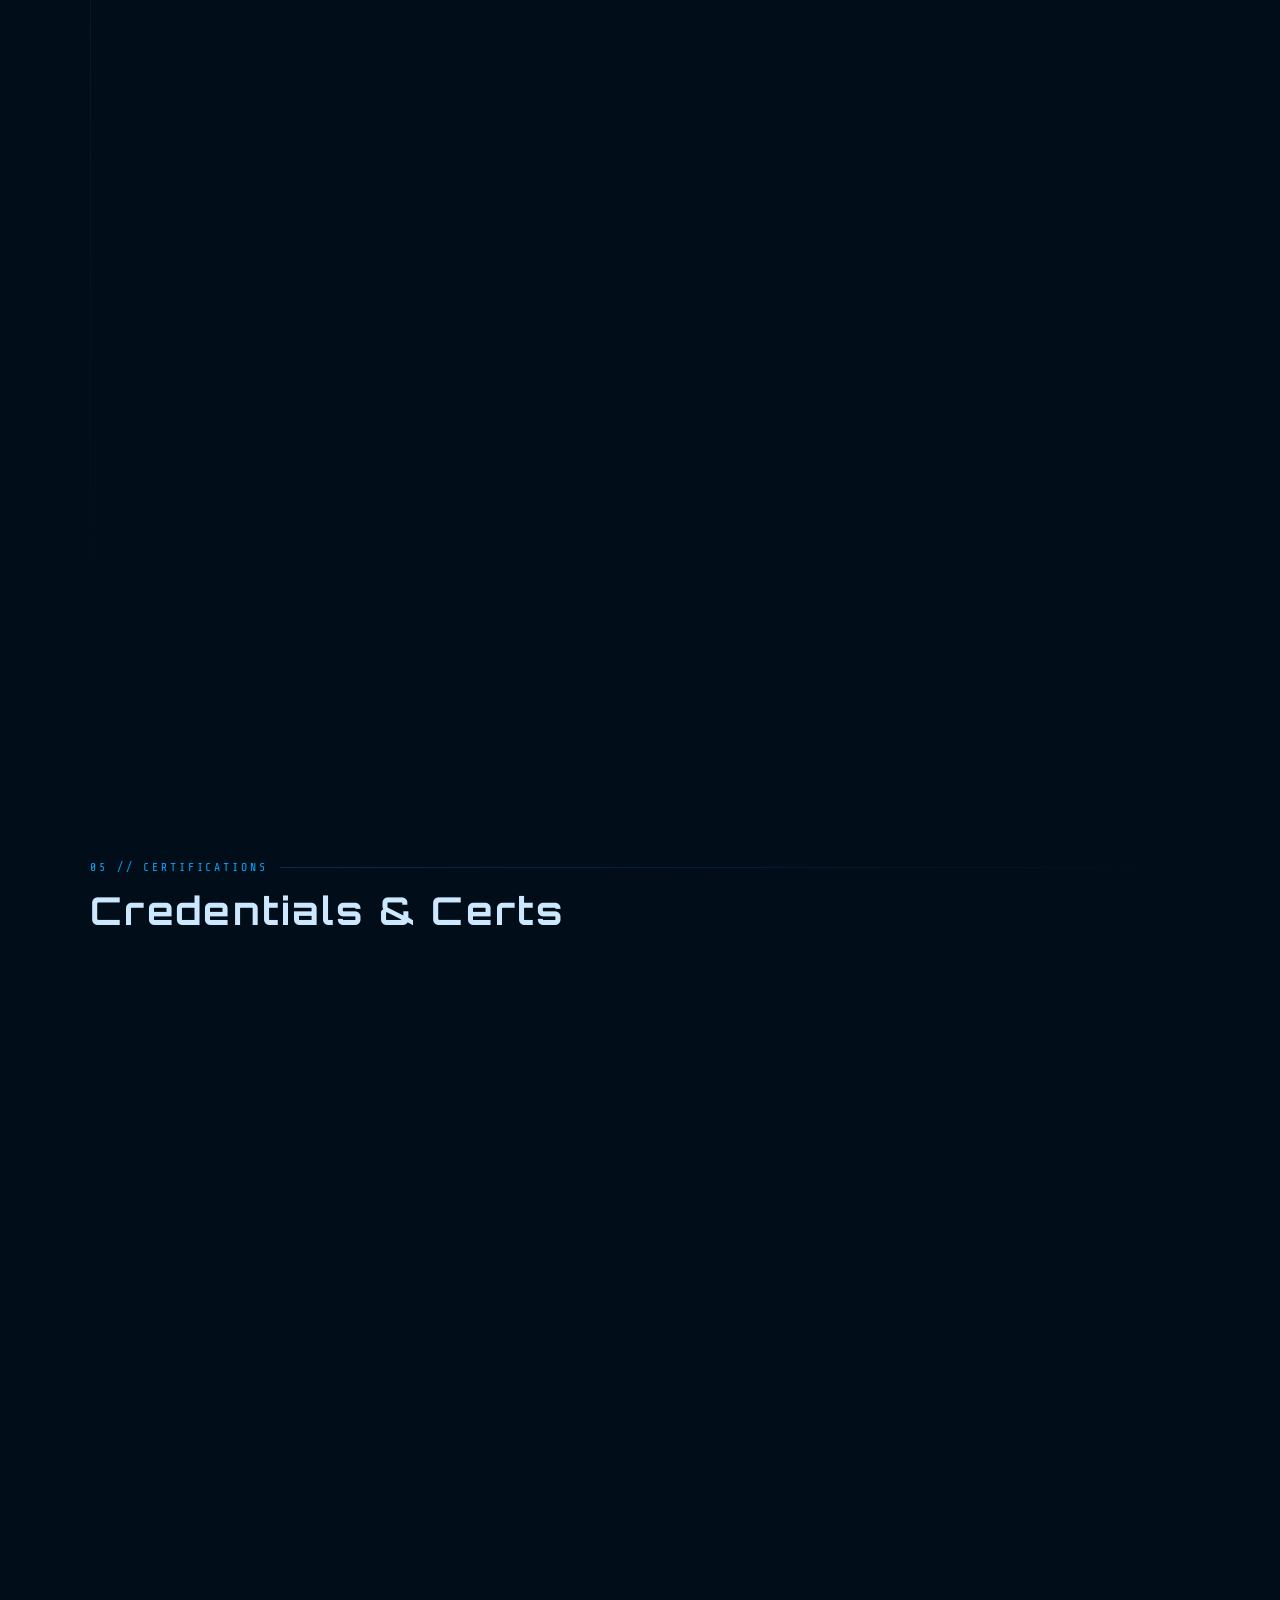
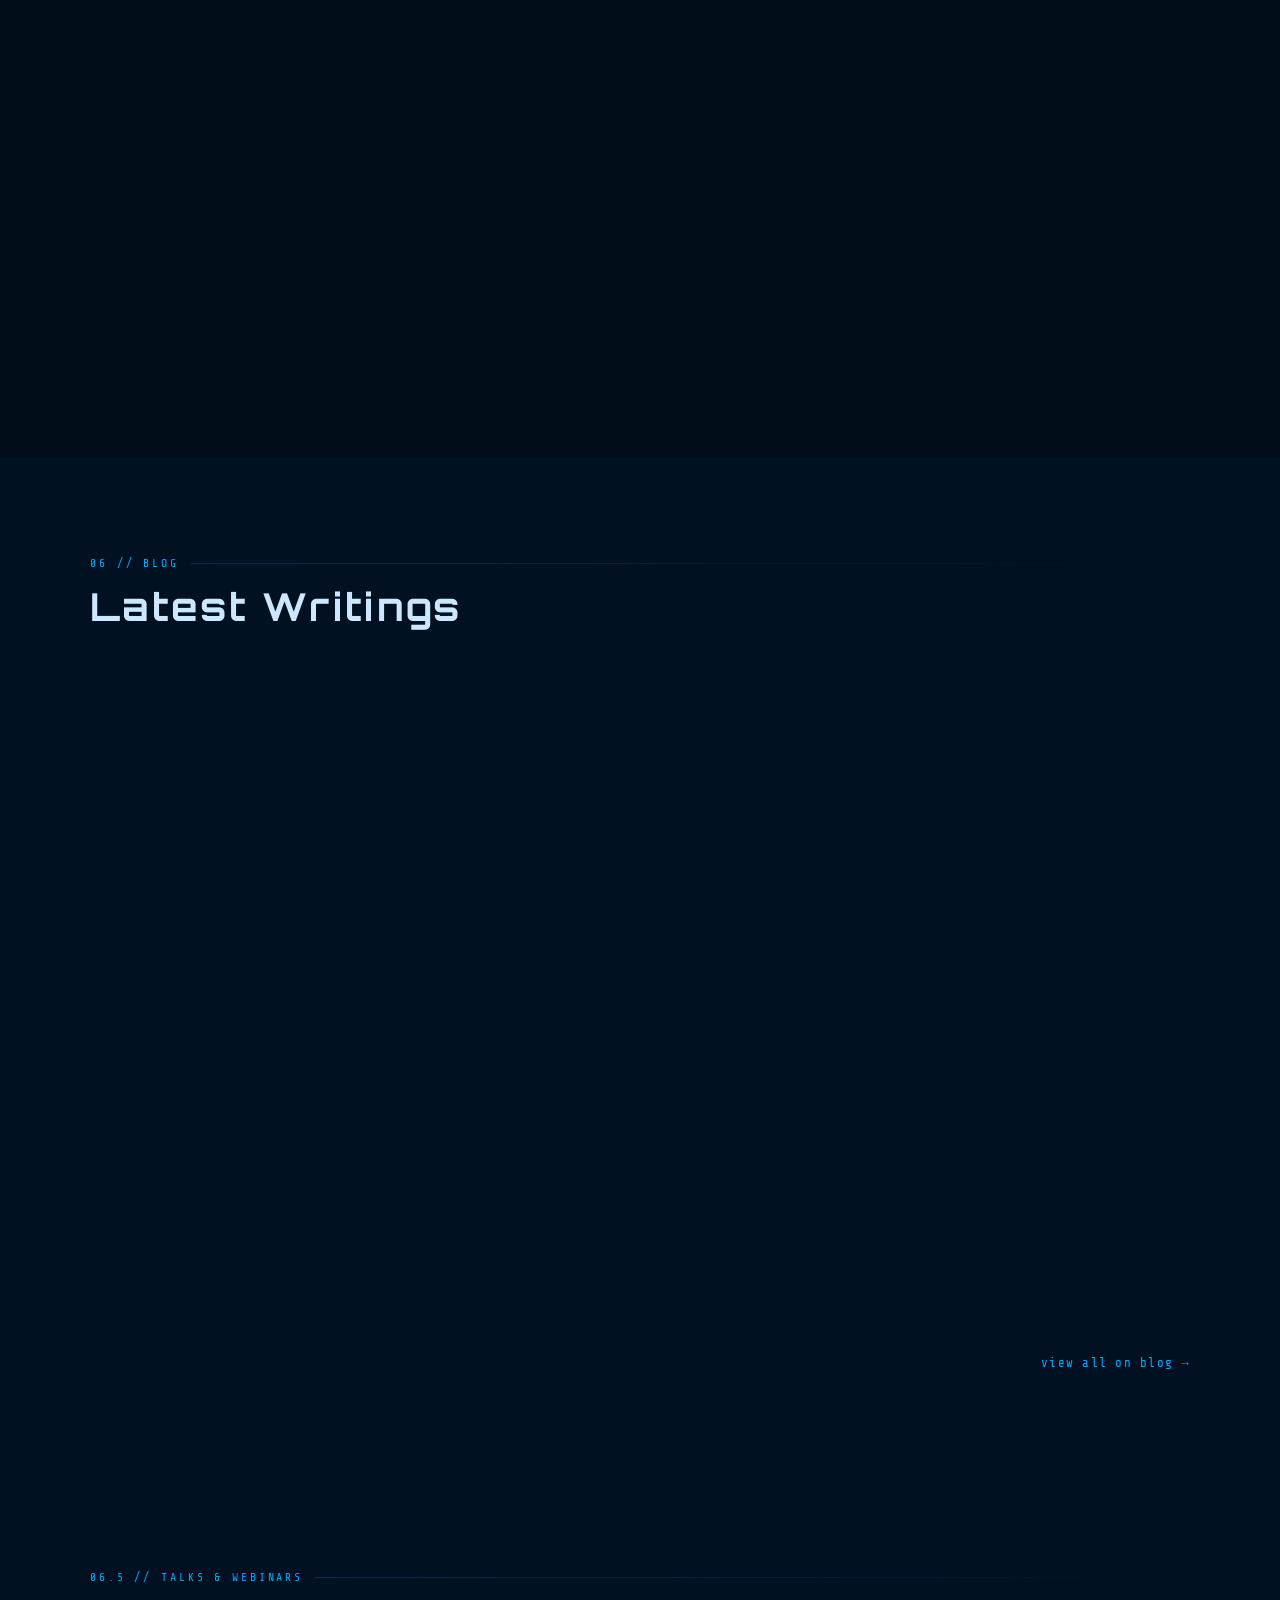
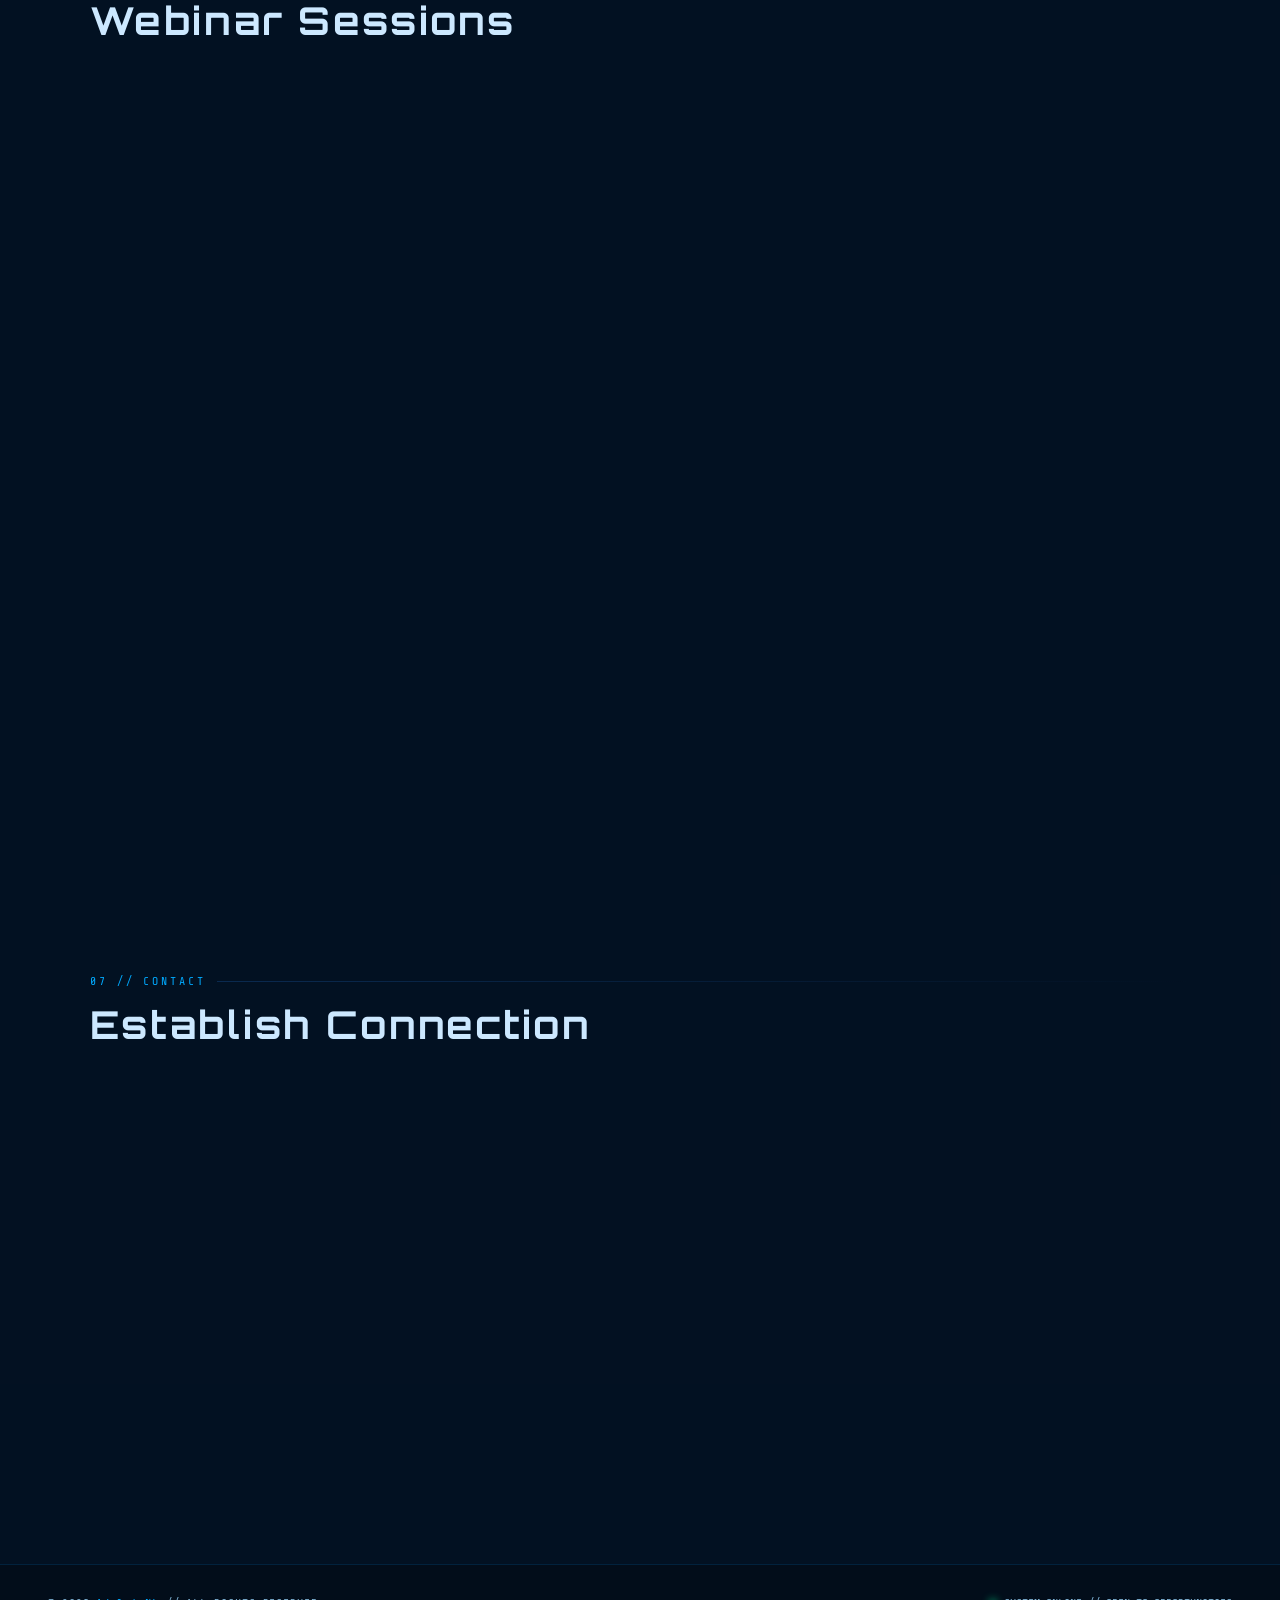
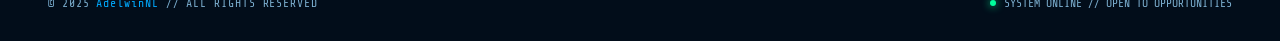
==== commit f514708f: "Update location: Jepara -> Tangerang" ====
--- a/index.html
+++ b/index.html
@@ -7,7 +7,7 @@
     <link rel="icon" type="image/x-icon" href="favicon.ico" />
     <title>AdelwinNL - My Portofolio</title>
     <meta name="description"
-        content="Personal portfolio of Adelwin Nugroho Liandy, a Network Engineer and Cybersecurity enthusiast based in Jepara, Indonesia. Projects, certifications, and experience." />
+        content="Personal portfolio of Adelwin Nugroho Liandy, a Network Engineer and Cybersecurity enthusiast based in Tangerang, Indonesia. Projects, certifications, and experience." />
     <meta name="robots" content="index, follow" />
     <meta name="author" content="Adelwin Nugroho Liandy" />
     <link rel="canonical" href="https://adelwinnugroho.github.io/" />
@@ -36,7 +36,7 @@
         "jobTitle": "Network Engineer & Cybersecurity Enthusiast",
         "address": {
             "@type": "PostalAddress",
-            "addressLocality": "Jepara",
+            "addressLocality": "Tangerang",
             "addressCountry": "ID"
         },
         "sameAs": [
@@ -143,7 +143,7 @@
                                     <div class="exe-prompt"> whoami</div>
                                     <div class="exe-fullname">Adelwin Nugroho Liandy 🌐</div>
                                     <div class="exe-role-line">Network Engineer & Cybersecurity Enthusiast</div>
-                                    <div class="exe-location">📍 Jepara, Indonesia</div>
+                                    <div class="exe-location">📍 Tangerang, Indonesia</div>
                                     <div class="exe-social">
                                         <a href="https://www.linkedin.com/in/adelwinnl" target="_blank"
                                             class="exe-social-link">linkedin</a>
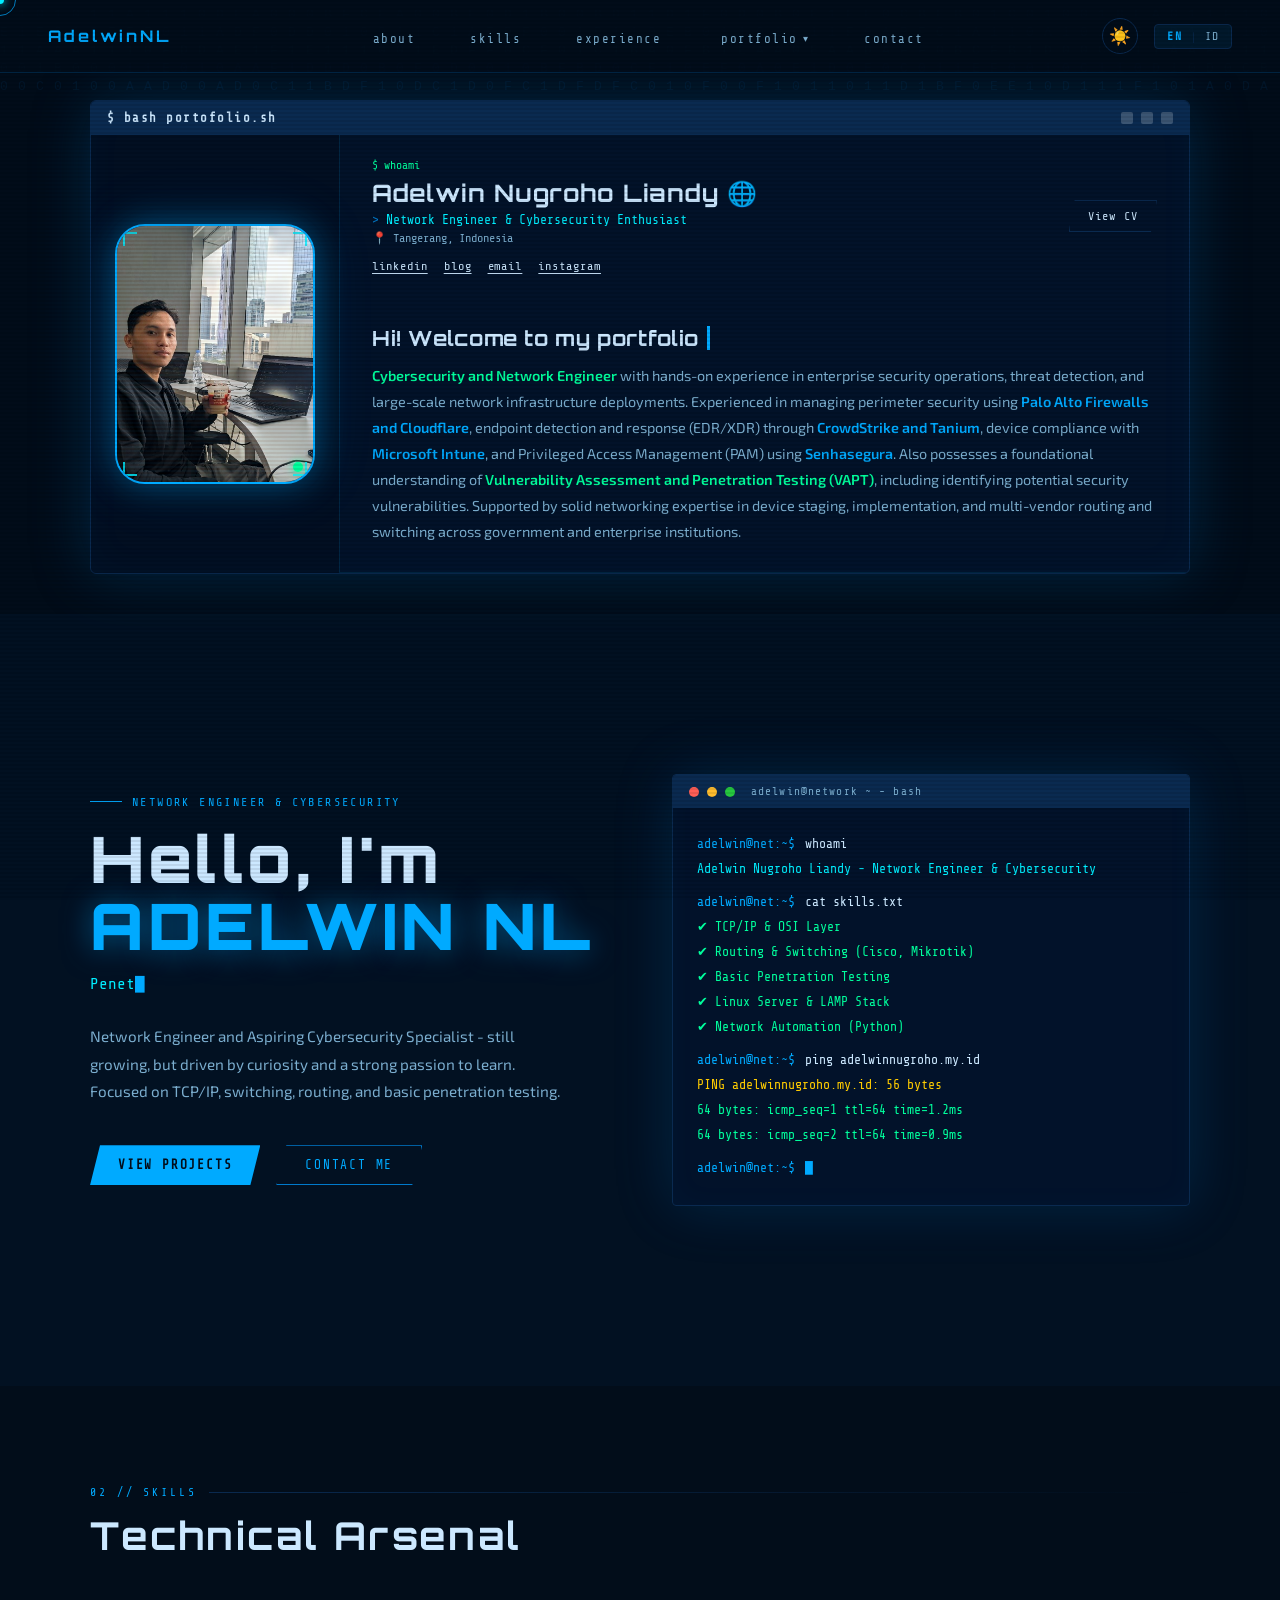
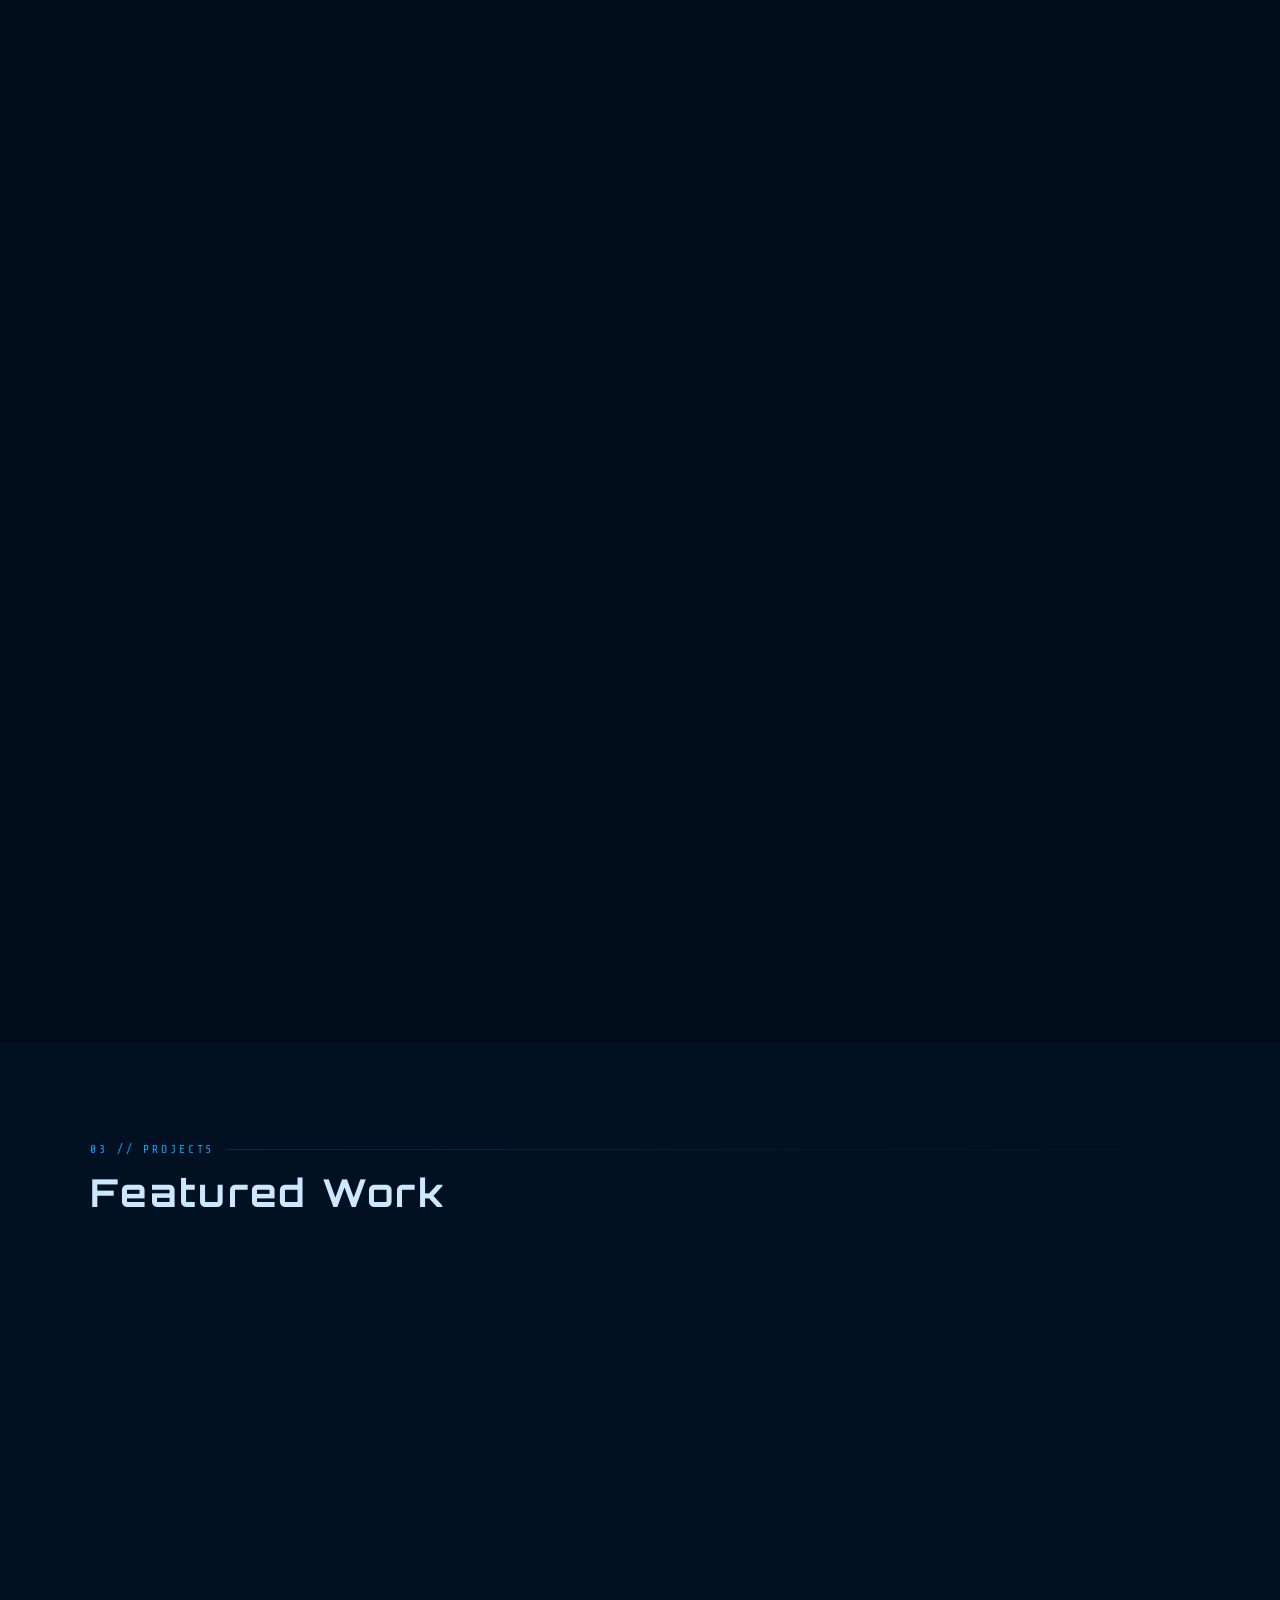
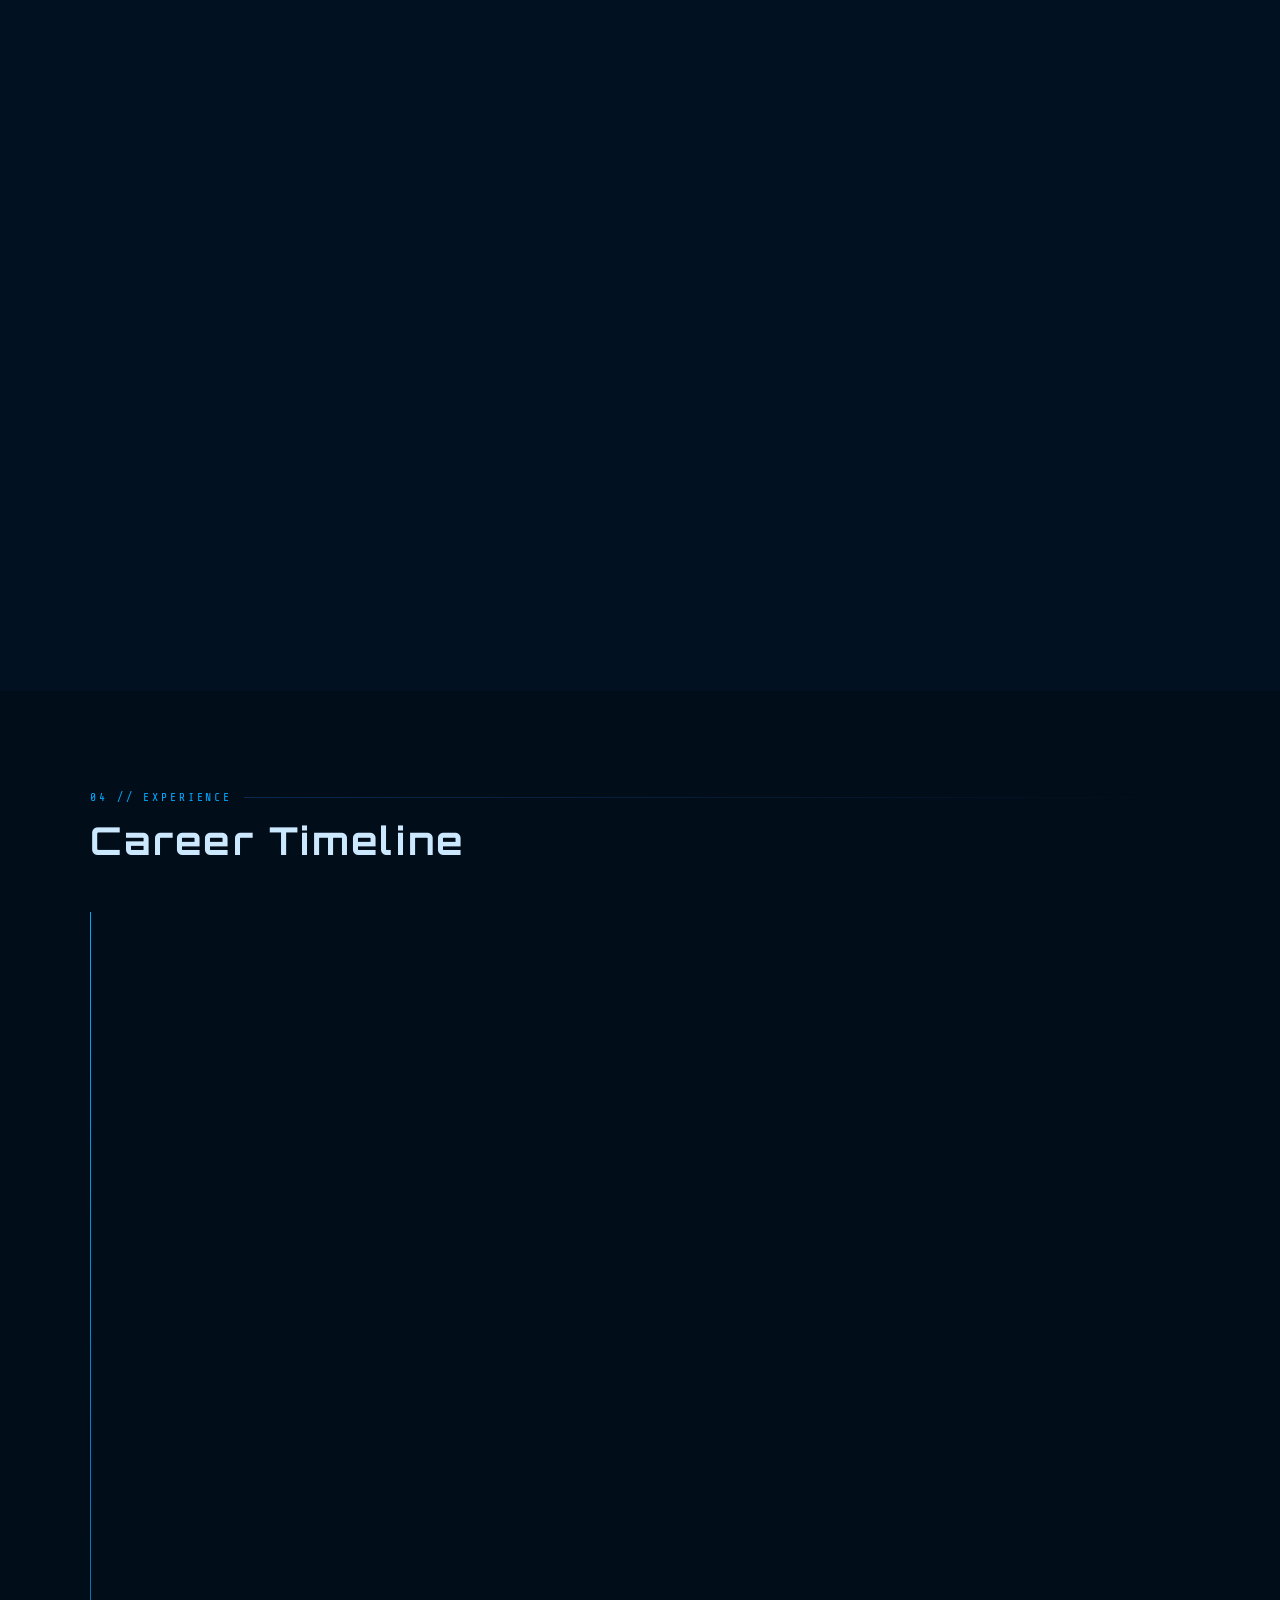
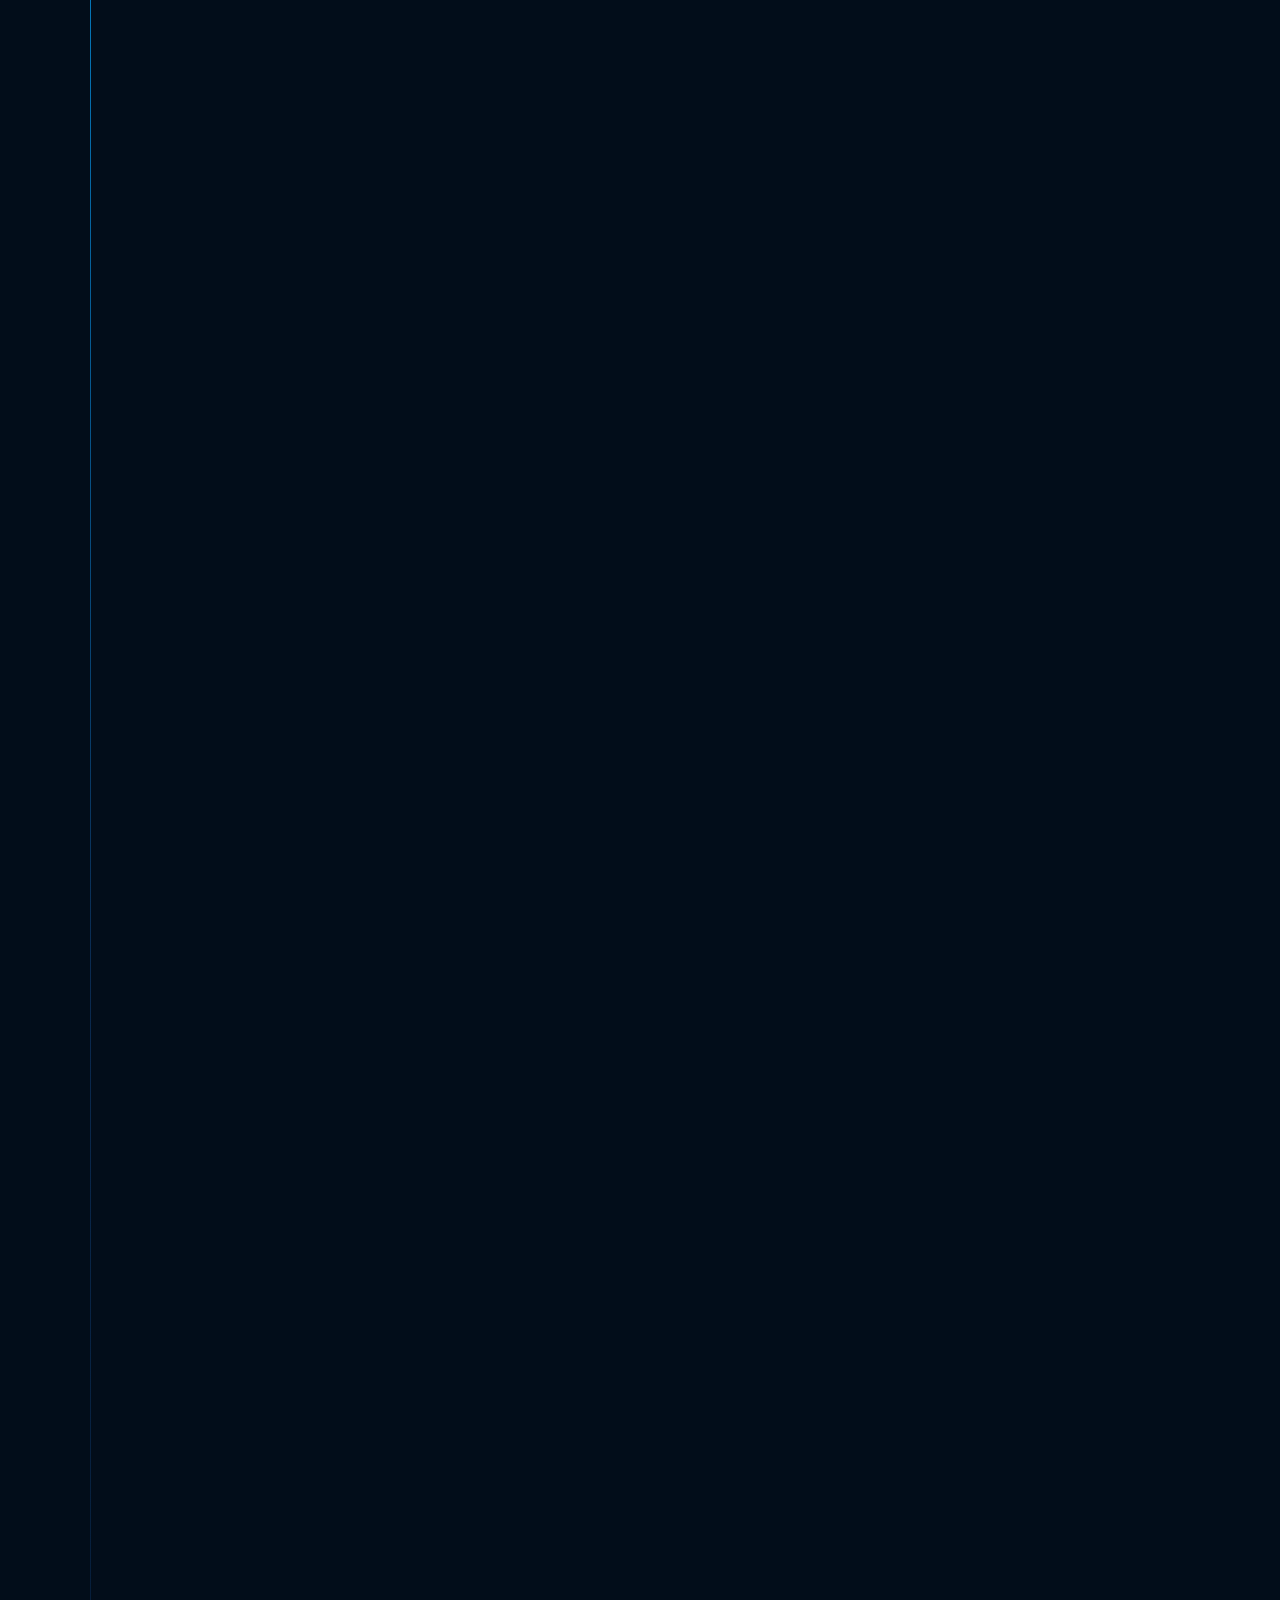
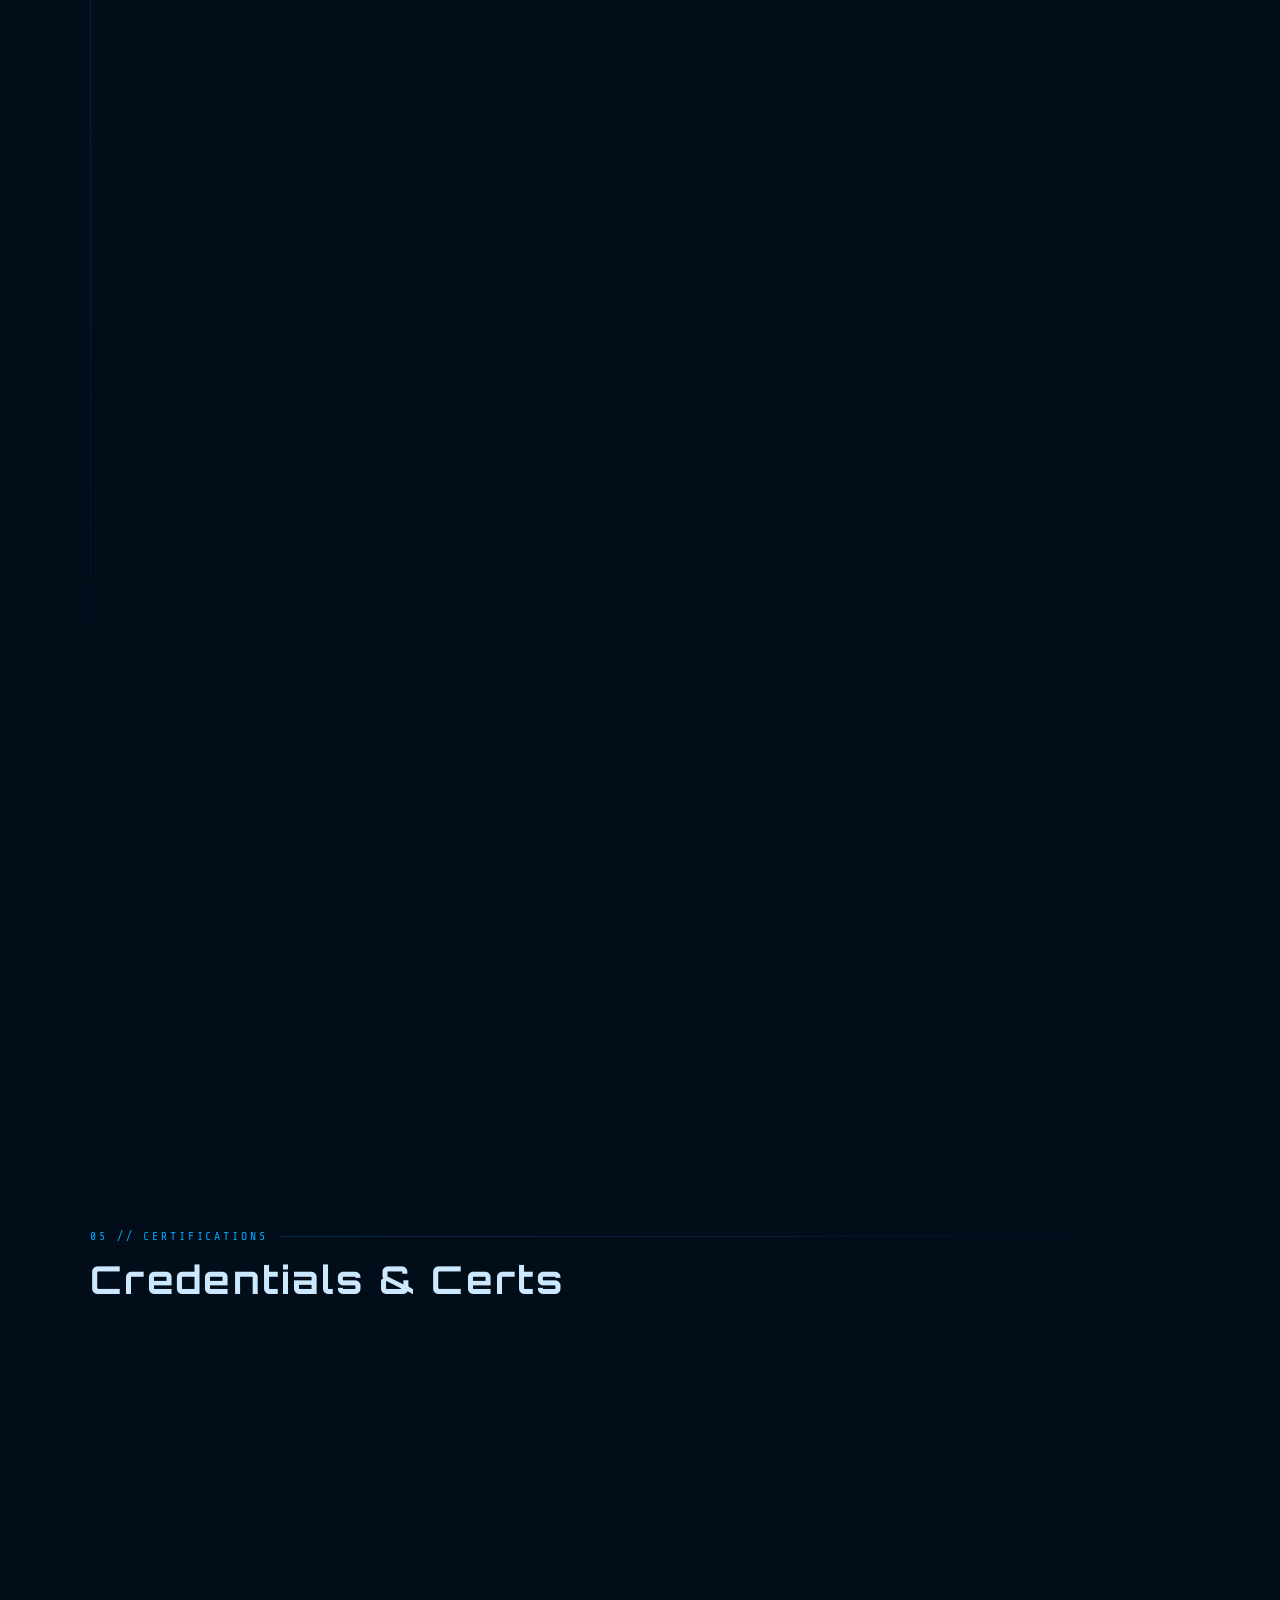
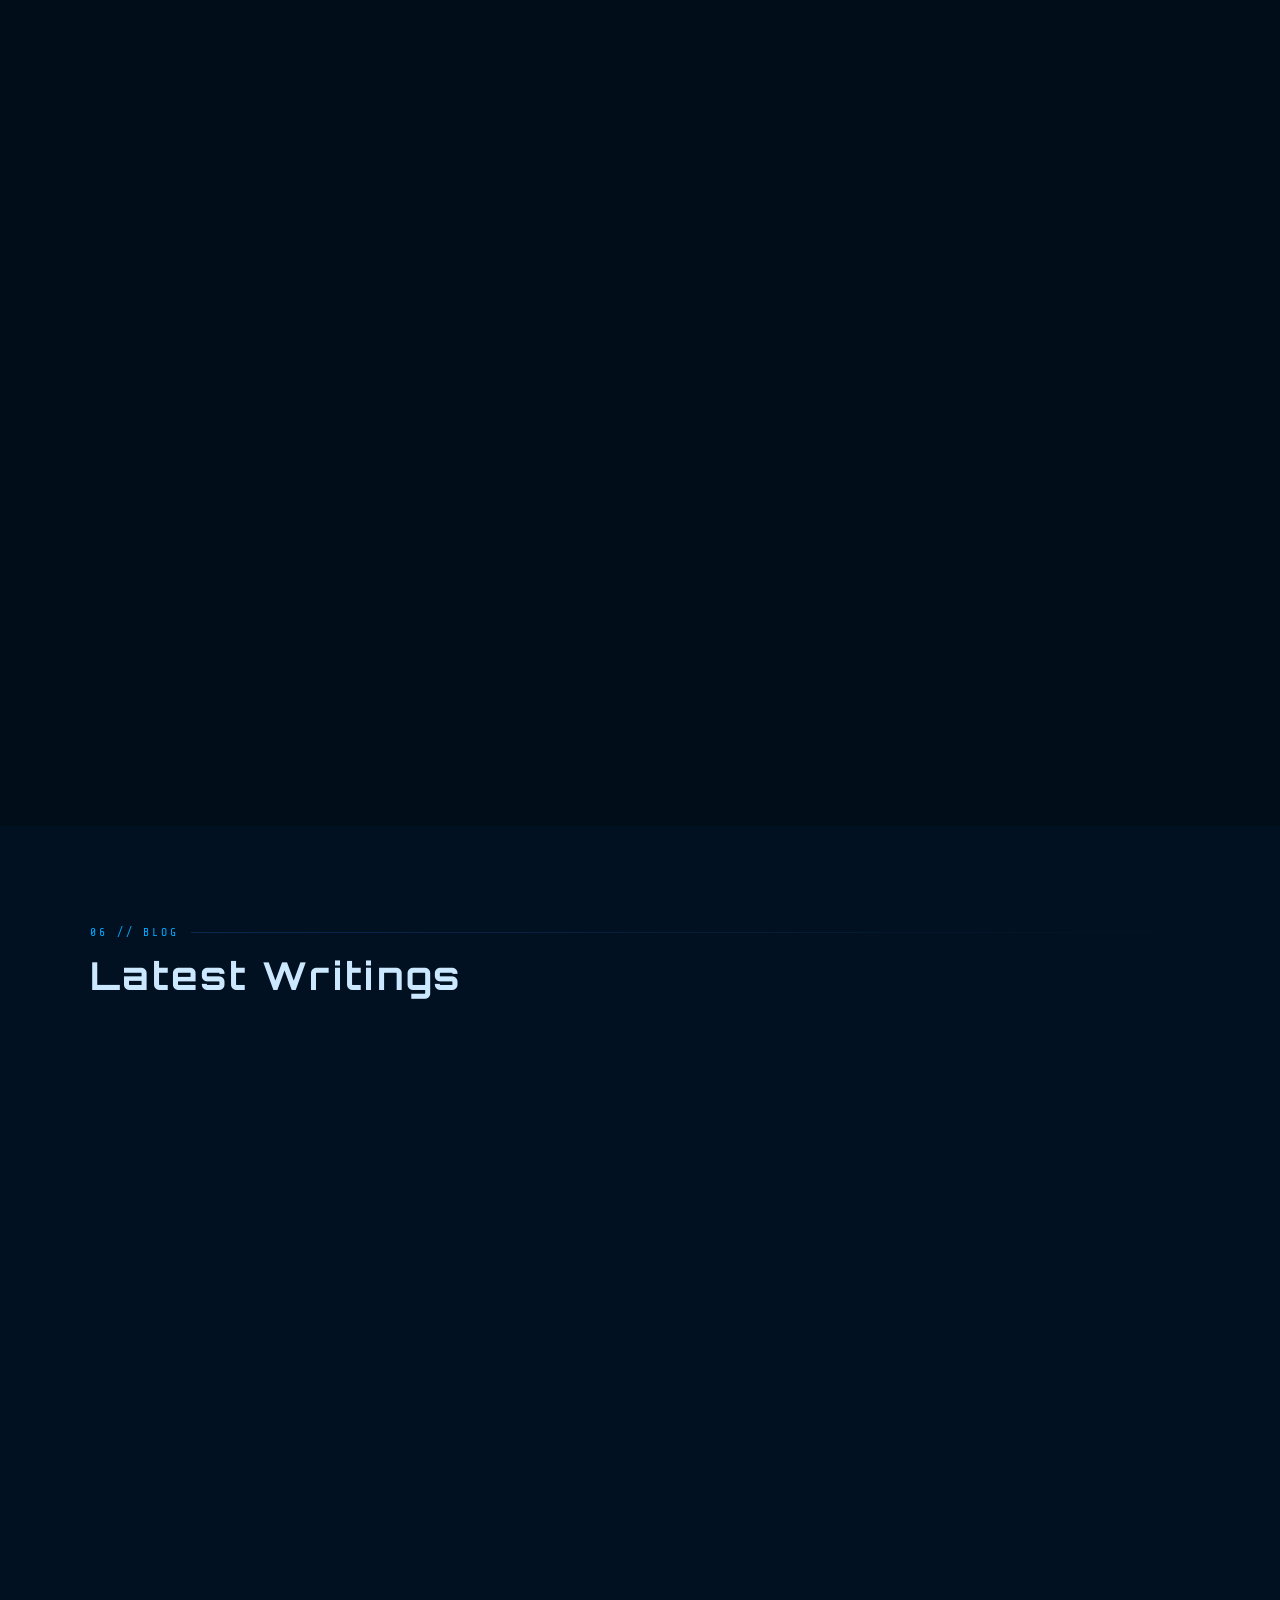
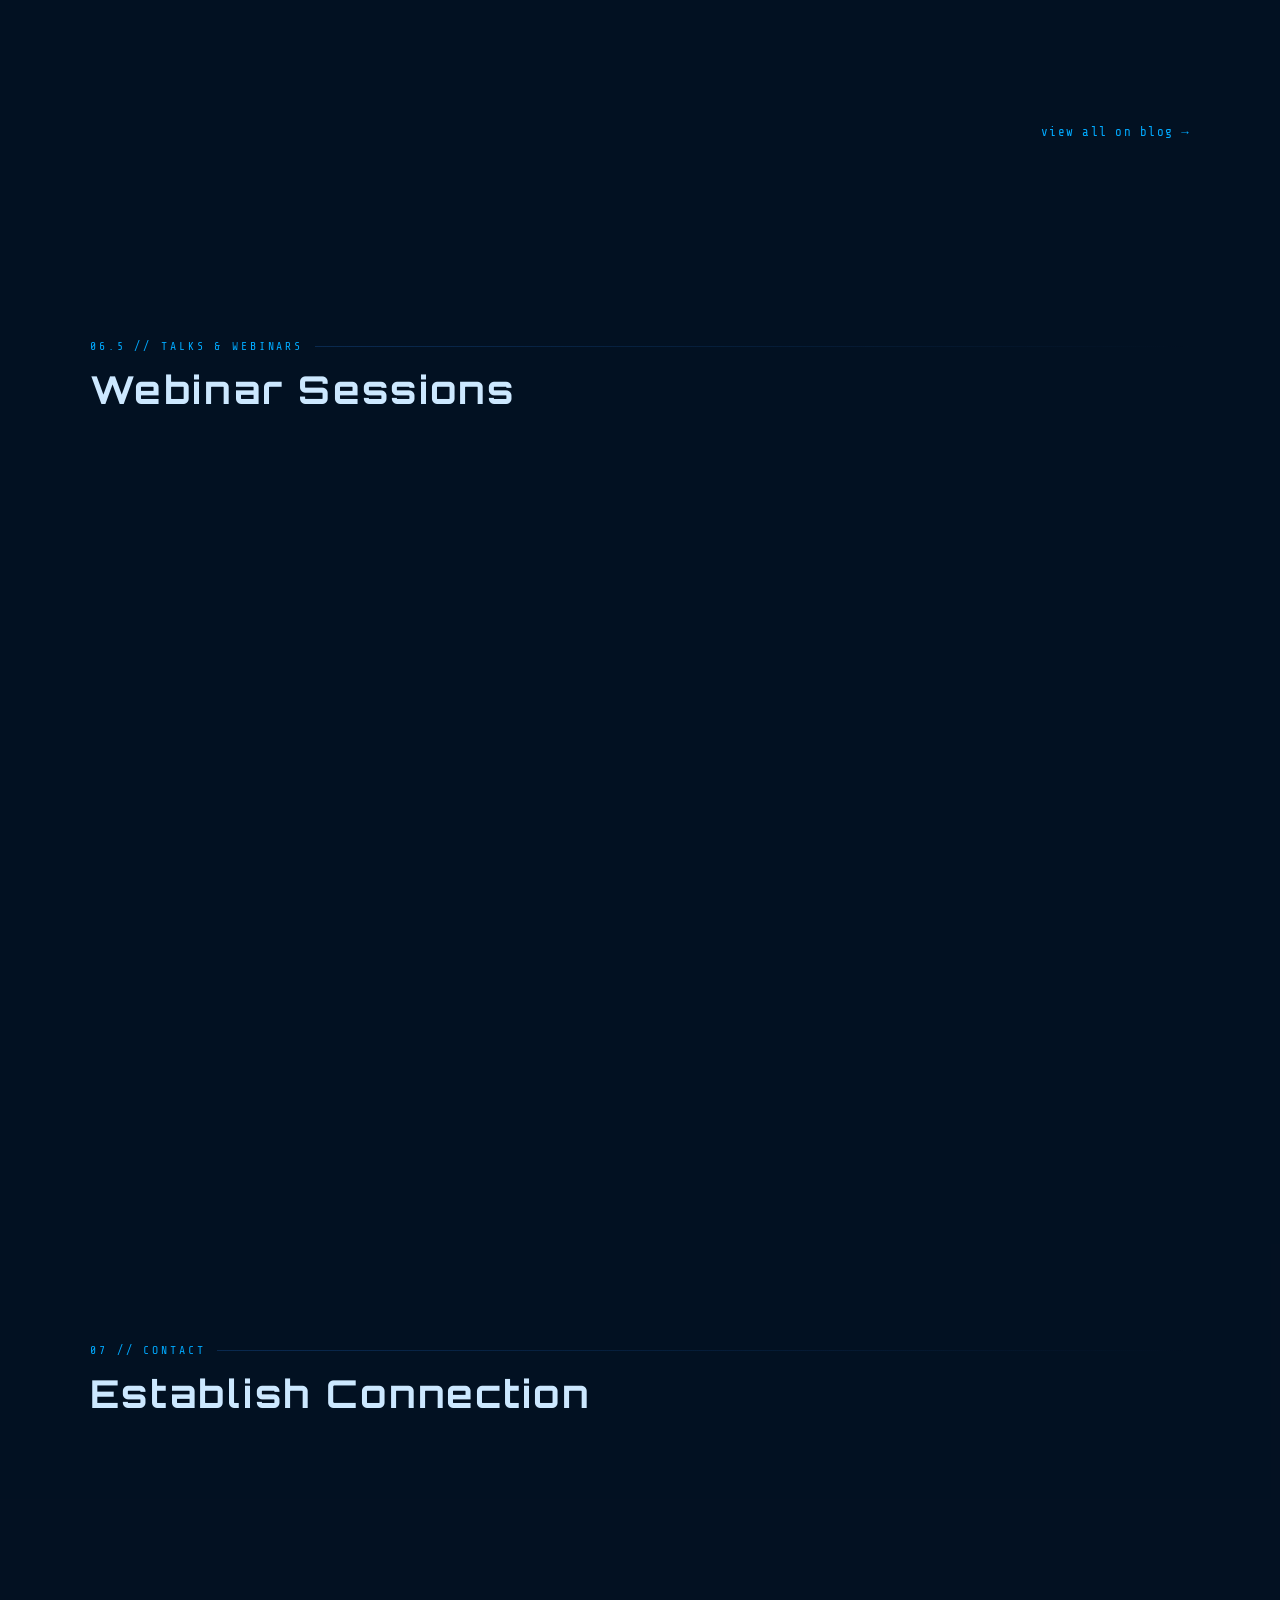
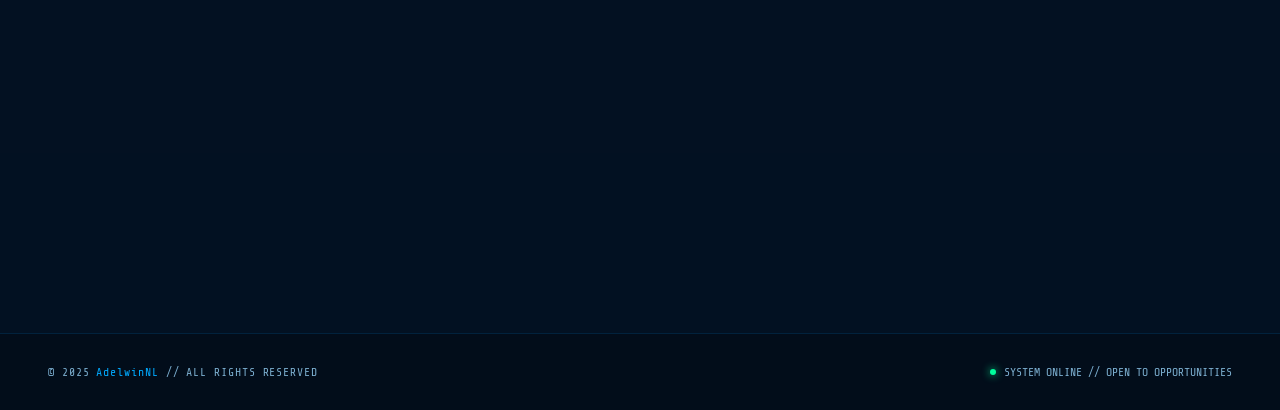
==== commit 58fcc706: "feat(projects): update featured work to WhatsApp E-Commerce & Auto-Delivery Bot with documentation s" ====
--- a/index.html
+++ b/index.html
@@ -358,97 +358,32 @@
                             <div class="project-carousel">
                                 <div class="carousel-viewport">
                                     <div class="carousel-track">
-                                        <img src="images/pomodoro-1.jpg" alt="Web Pomodoro Timer Documentation 1" class="carousel-img">
-                                        <img src="images/pomodoro-2.jpg" alt="Web Pomodoro Timer Documentation 2" class="carousel-img">
-                                        <img src="images/pomodoro-3.jpg" alt="Web Pomodoro Timer Documentation 3" class="carousel-img">
+                                        <img src="images/bot-jualan1.png" alt="WhatsApp Bot Jualan - Menu & Konfirmasi Order" class="carousel-img">
+                                        <img src="images/bot-jualan2.png" alt="WhatsApp Bot Jualan - Pembayaran & QRIS" class="carousel-img">
+                                        <img src="images/bot-jualan3.png" alt="WhatsApp Bot Jualan - Pengiriman Akun Otomatis" class="carousel-img">
+                                        <img src="images/bot-jualan4.png" alt="WhatsApp Bot Jualan - Dashboard Manajemen Owner" class="carousel-img">
+                                        <img src="images/bot-jualan5.png" alt="WhatsApp Bot Jualan - Notifikasi Transaksi" class="carousel-img">
                                     </div>
                                 </div>
                                 <button type="button" class="carousel-btn carousel-prev" aria-label="Previous photo">&#10094;</button>
                                 <button type="button" class="carousel-btn carousel-next" aria-label="Next photo">&#10095;</button>
                                 <div class="carousel-status">
-                                    <span class="carousel-counter">01 / 03</span>
+                                    <span class="carousel-counter">01 / 05</span>
                                     <div class="carousel-dots"></div>
                                 </div>
                             </div>
                         </div>
                         <div class="project-num">// PROJECT 001</div>
-                        <div class="project-name">Web Pomodoro Timer</div>
-                        <p class="project-desc">Built a responsive Pomodoro Timer website with focus, short break, and
-                            long break
-                            presets to help improve study and work efficiency.</p>
+                        <div class="project-name">WhatsApp E-Commerce & Auto-Delivery Bot</div>
+                        <p class="project-desc">Automated WhatsApp commerce bot engineered with Node.js and Baileys. Features catalog browsing, dynamic QRIS payments, order management, stock management, and automatic digital credential delivery with owner confirmation.</p>
                         <div class="project-tags">
-                            <span class="project-tag">HTML</span>
-                            <span class="project-tag">CSS</span>
-                            <span class="project-tag">JavaScript</span>
+                            <span class="project-tag">Node.js</span>
+                            <span class="project-tag">Baileys</span>
+                            <span class="project-tag">WhatsApp API</span>
+                            <span class="project-tag">Automation</span>
                         </div>
                         <div class="project-links">
-                            <a href="https://adelwinnugroho.my.id/pomodoro/" class="project-link">↗ More Details</a>
-                        </div>
-                    </div>
-                    <div class="project-card reveal">
-                        <div class="project-images">
-                            <div class="project-carousel">
-                                <div class="carousel-viewport">
-                                    <div class="carousel-track">
-                                        <img src="images/landing-1.jpg" alt="Personal Landing Page Documentation 1" class="carousel-img">
-                                        <img src="images/landing-2.jpg" alt="Personal Landing Page Documentation 2" class="carousel-img">
-                                        <img src="images/landing-3.jpg" alt="Personal Landing Page Documentation 3" class="carousel-img">
-                                    </div>
-                                </div>
-                                <button type="button" class="carousel-btn carousel-prev" aria-label="Previous photo">&#10094;</button>
-                                <button type="button" class="carousel-btn carousel-next" aria-label="Next photo">&#10095;</button>
-                                <div class="carousel-status">
-                                    <span class="carousel-counter">01 / 03</span>
-                                    <div class="carousel-dots"></div>
-                                </div>
-                            </div>
-                        </div>
-                        <div class="project-num">// PROJECT 002</div>
-                        <div class="project-name">Personal Landing Page</div>
-                        <p class="project-desc">Developed a personal Link in Bio website (similar to Linktree) using
-                            HTML/CSS/JS,
-                            allowing centralized access to social media and project links.</p>
-                        <div class="project-tags">
-                            <span class="project-tag">HTML</span>
-                            <span class="project-tag">CSS</span>
-                            <span class="project-tag">JavaScript</span>
-                        </div>
-                        <div class="project-links">
-                            <a href="https://github.com/AdelwinNugroho/list-link-saya" class="project-link">↗ More
-                                Details</a>
-                        </div>
-                    </div>
-                    <div class="project-card reveal">
-                        <div class="project-images">
-                            <div class="project-carousel">
-                                <div class="carousel-viewport">
-                                    <div class="carousel-track">
-                                        <img src="images/router-1.jpg" alt="Router Configuration Automation Documentation 1" class="carousel-img">
-                                        <img src="images/router-2.jpg" alt="Router Configuration Automation Documentation 2" class="carousel-img">
-                                        <img src="images/router-3.jpg" alt="Router Configuration Automation Documentation 3" class="carousel-img">
-                                    </div>
-                                </div>
-                                <button type="button" class="carousel-btn carousel-prev" aria-label="Previous photo">&#10094;</button>
-                                <button type="button" class="carousel-btn carousel-next" aria-label="Next photo">&#10095;</button>
-                                <div class="carousel-status">
-                                    <span class="carousel-counter">01 / 03</span>
-                                    <div class="carousel-dots"></div>
-                                </div>
-                            </div>
-                        </div>
-                        <div class="project-num">// PROJECT 003</div>
-                        <div class="project-name">Router Configuration Automation</div>
-                        <p class="project-desc">Developing Python scripts for automating the initial configuration of
-                            Cisco routers
-                            and switches, reducing manual setup time significantly.</p>
-                        <div class="project-tags">
-                            <span class="project-tag">Python</span>
-                            <span class="project-tag">Cisco</span>
-                            <span class="project-tag">Network Automation</span>
-                        </div>
-                        <div class="project-links">
-                            <a href="https://github.com/AdelwinNugroho/automation" class="project-link">↗ More
-                                Details</a>
+                            <a href="https://github.com/AdelwinNugroho/bot-jualan" target="_blank" class="project-link">↗ More Details</a>
                         </div>
                     </div>
                 </div>
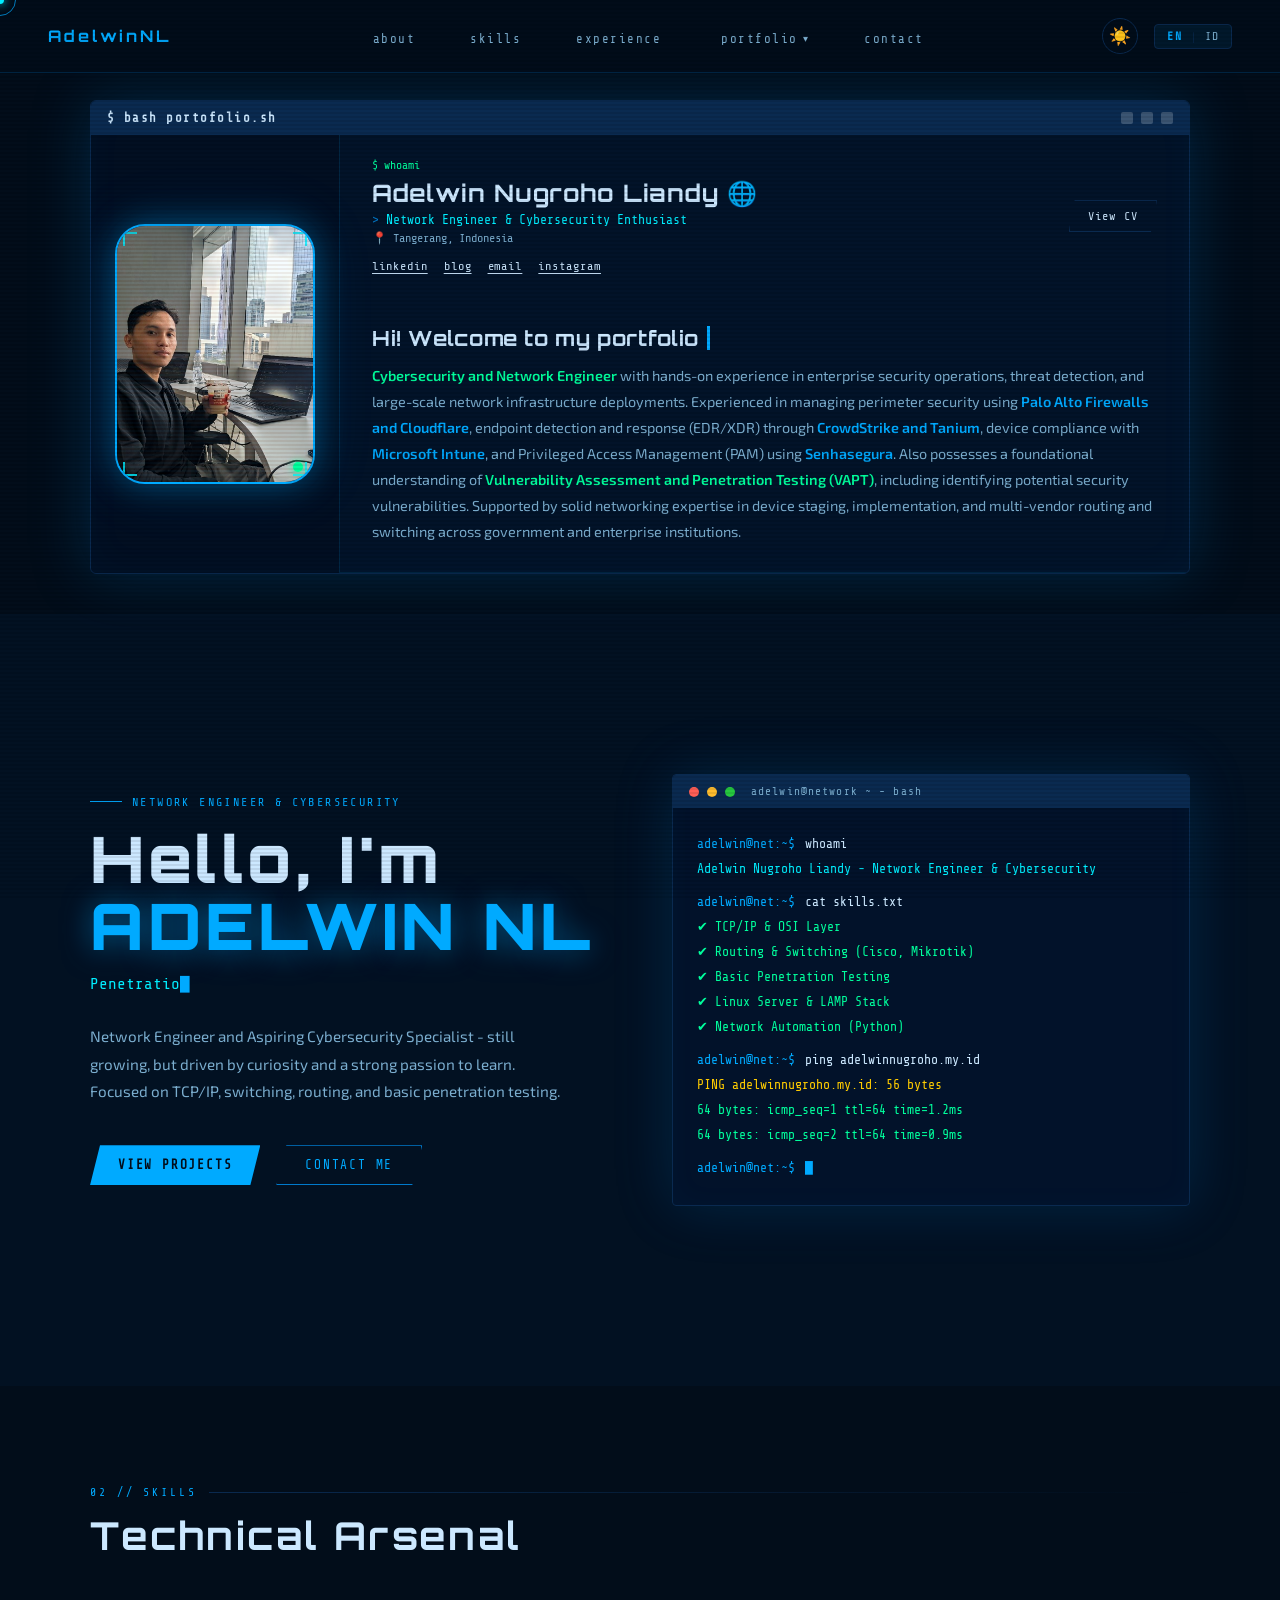
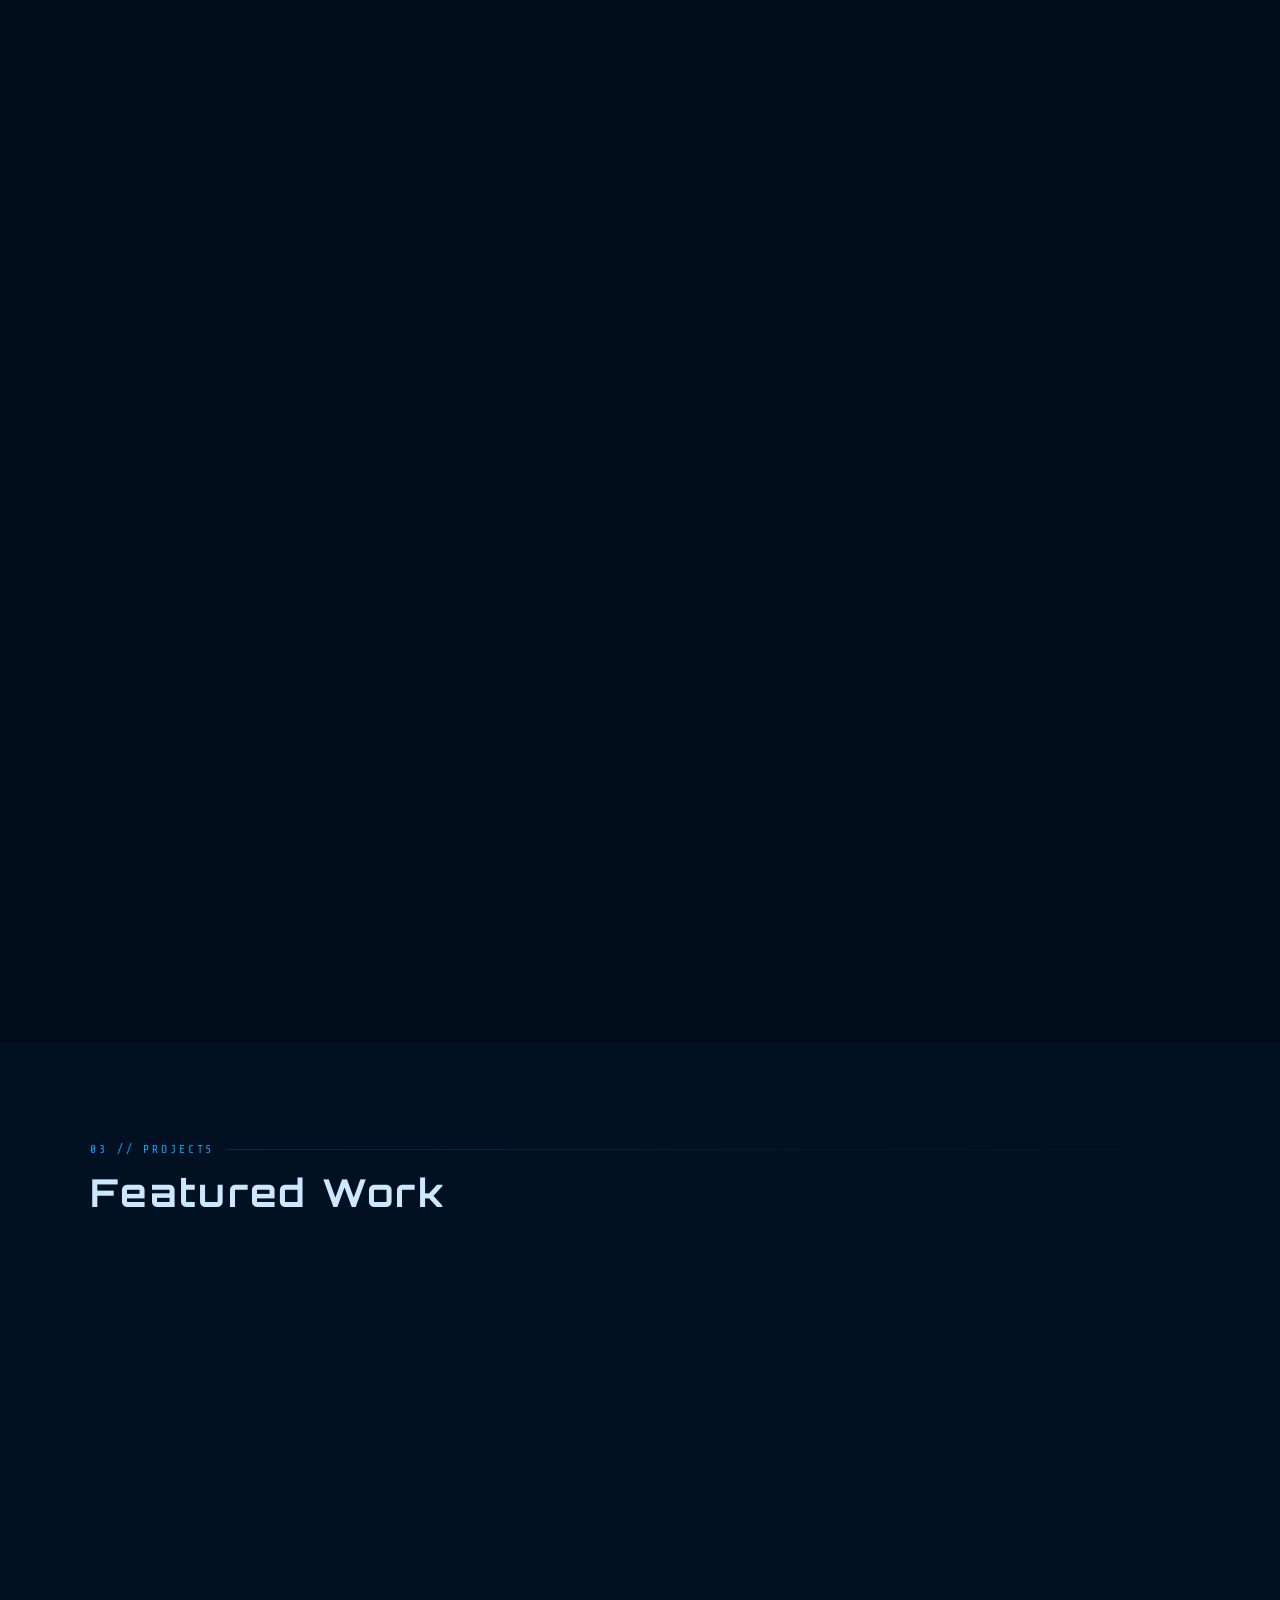
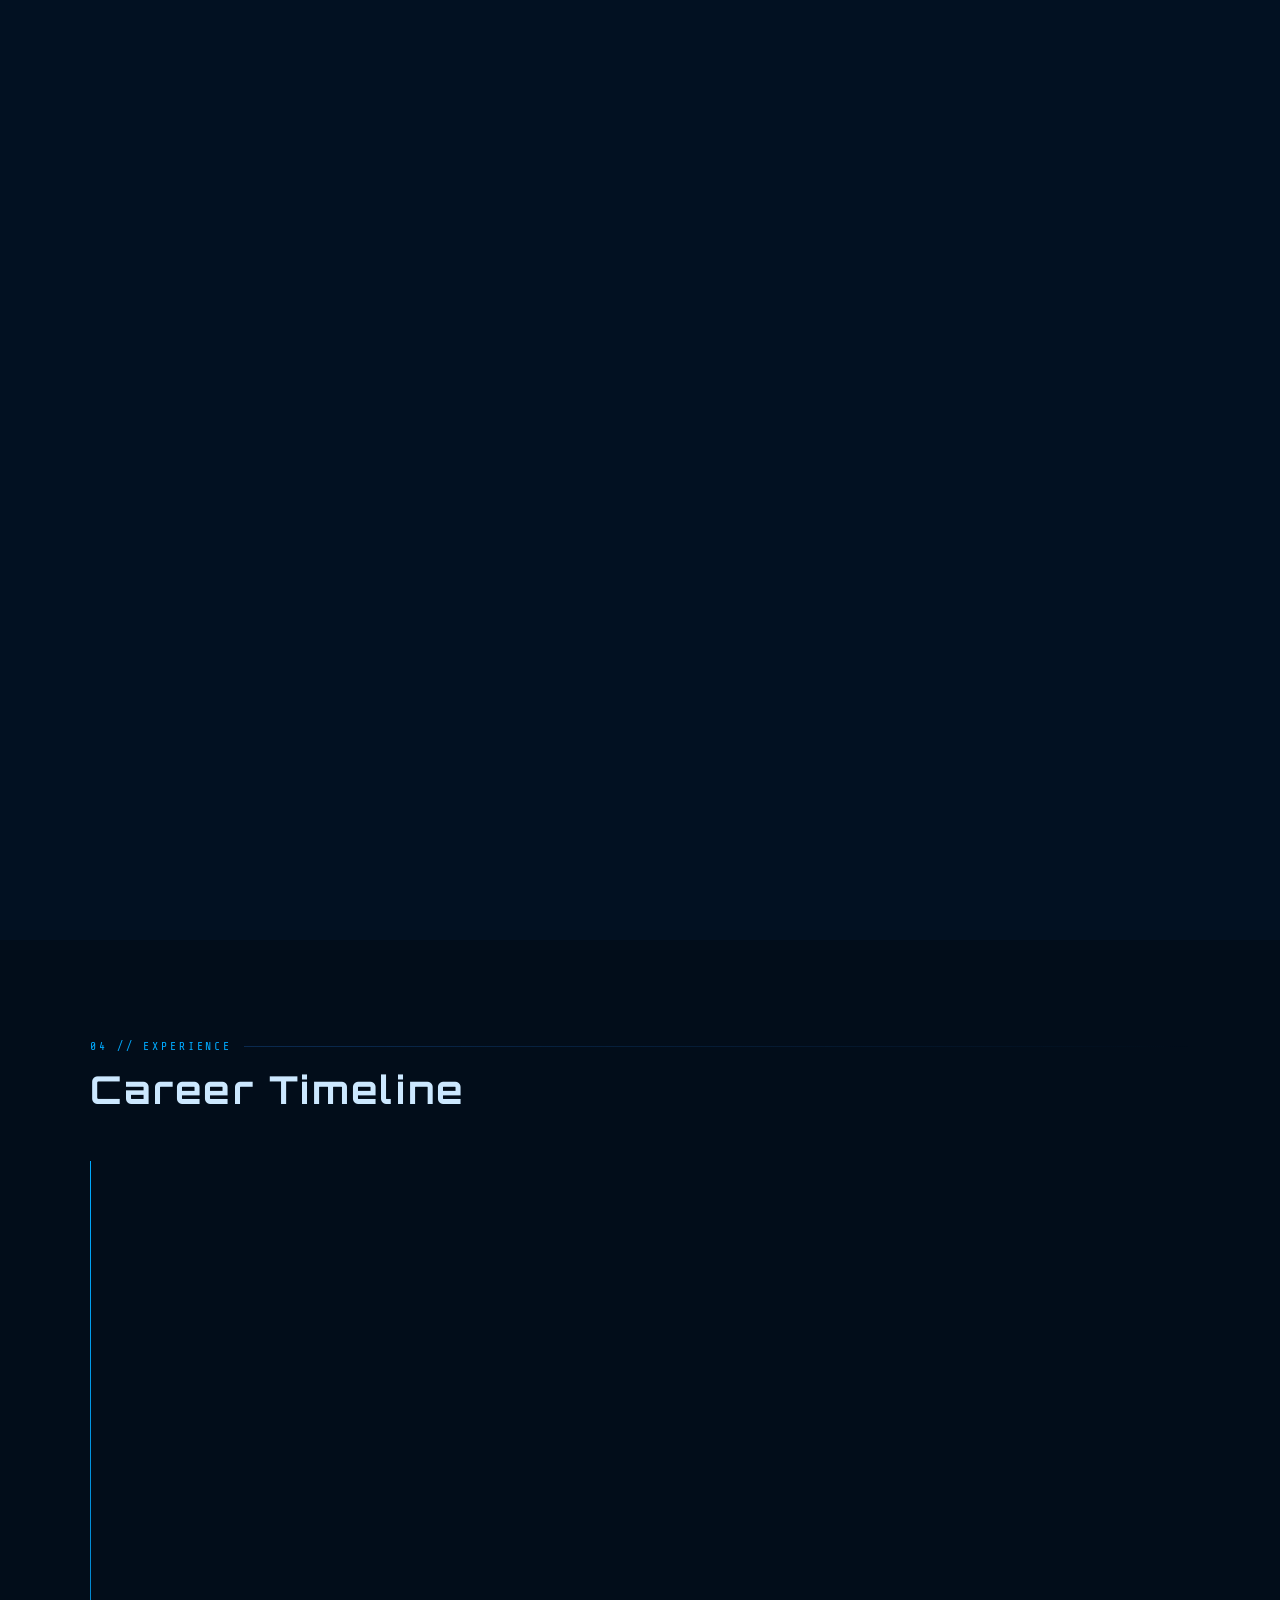
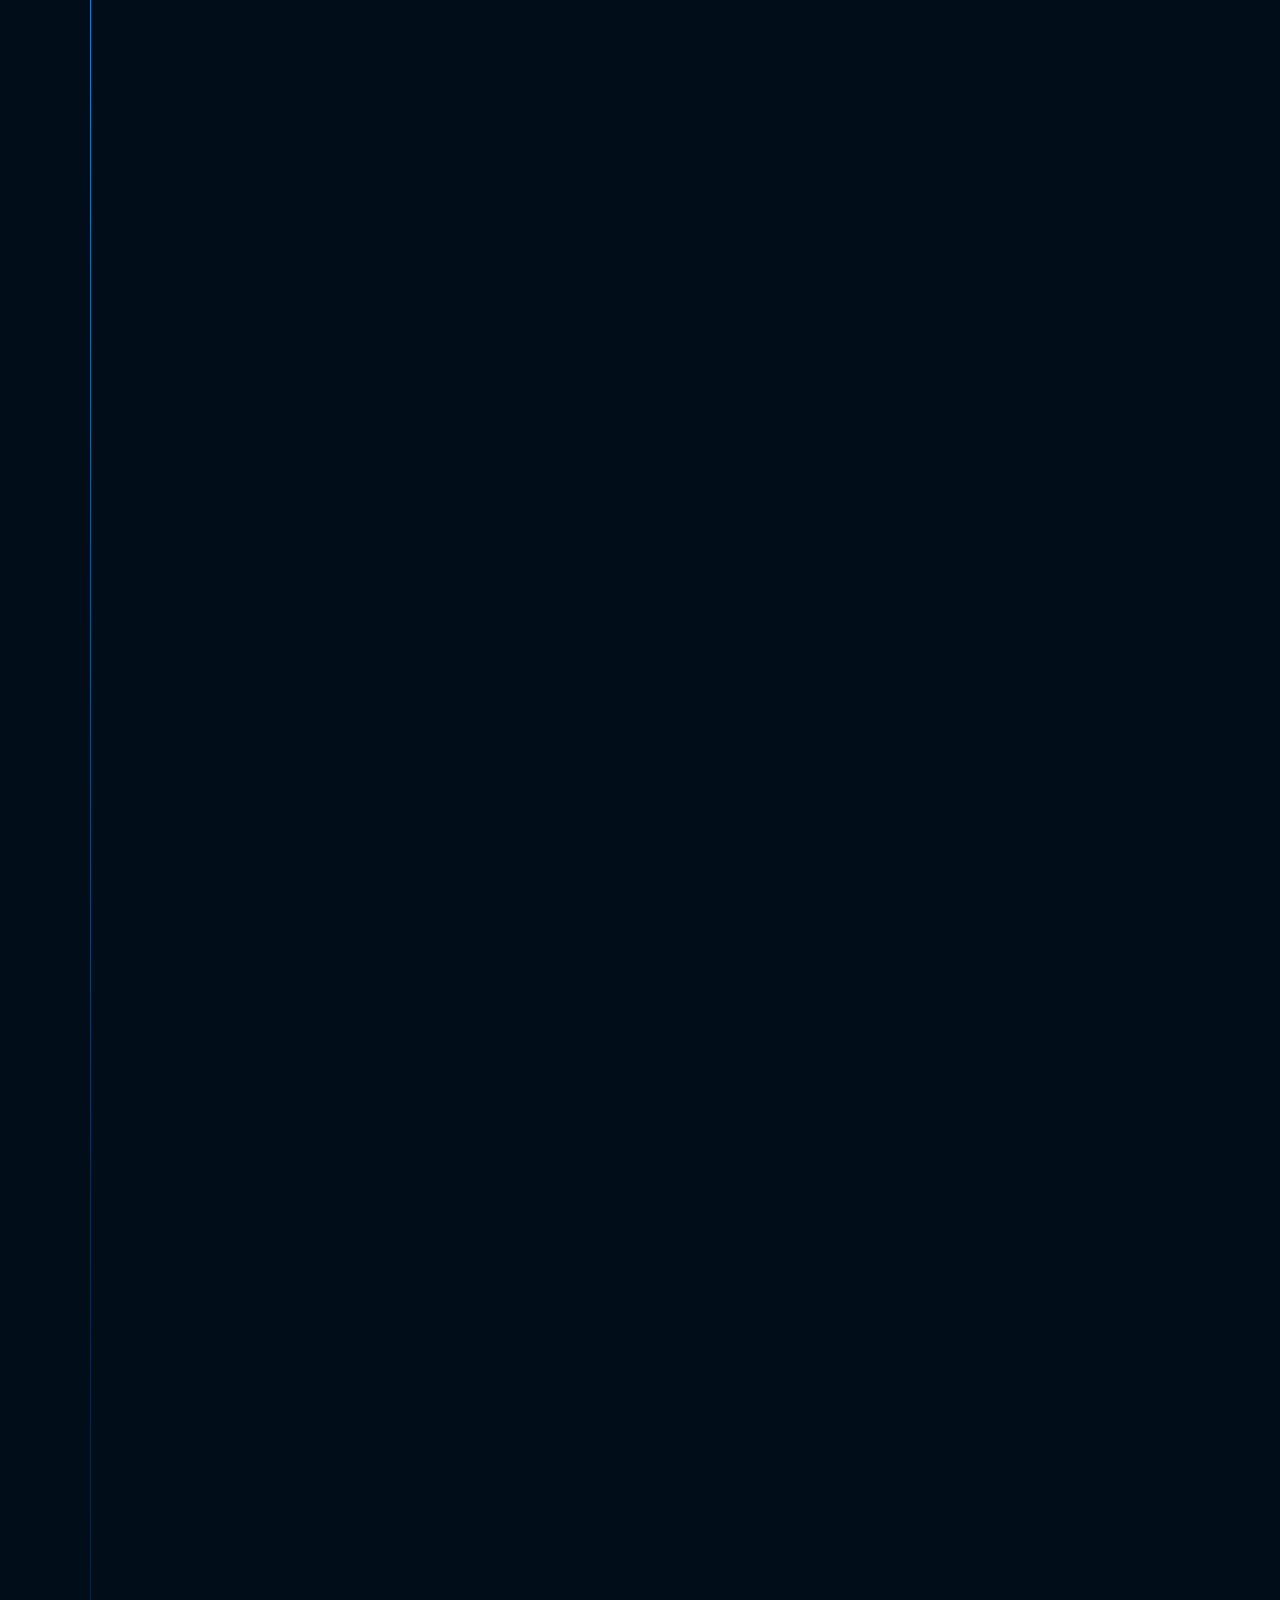
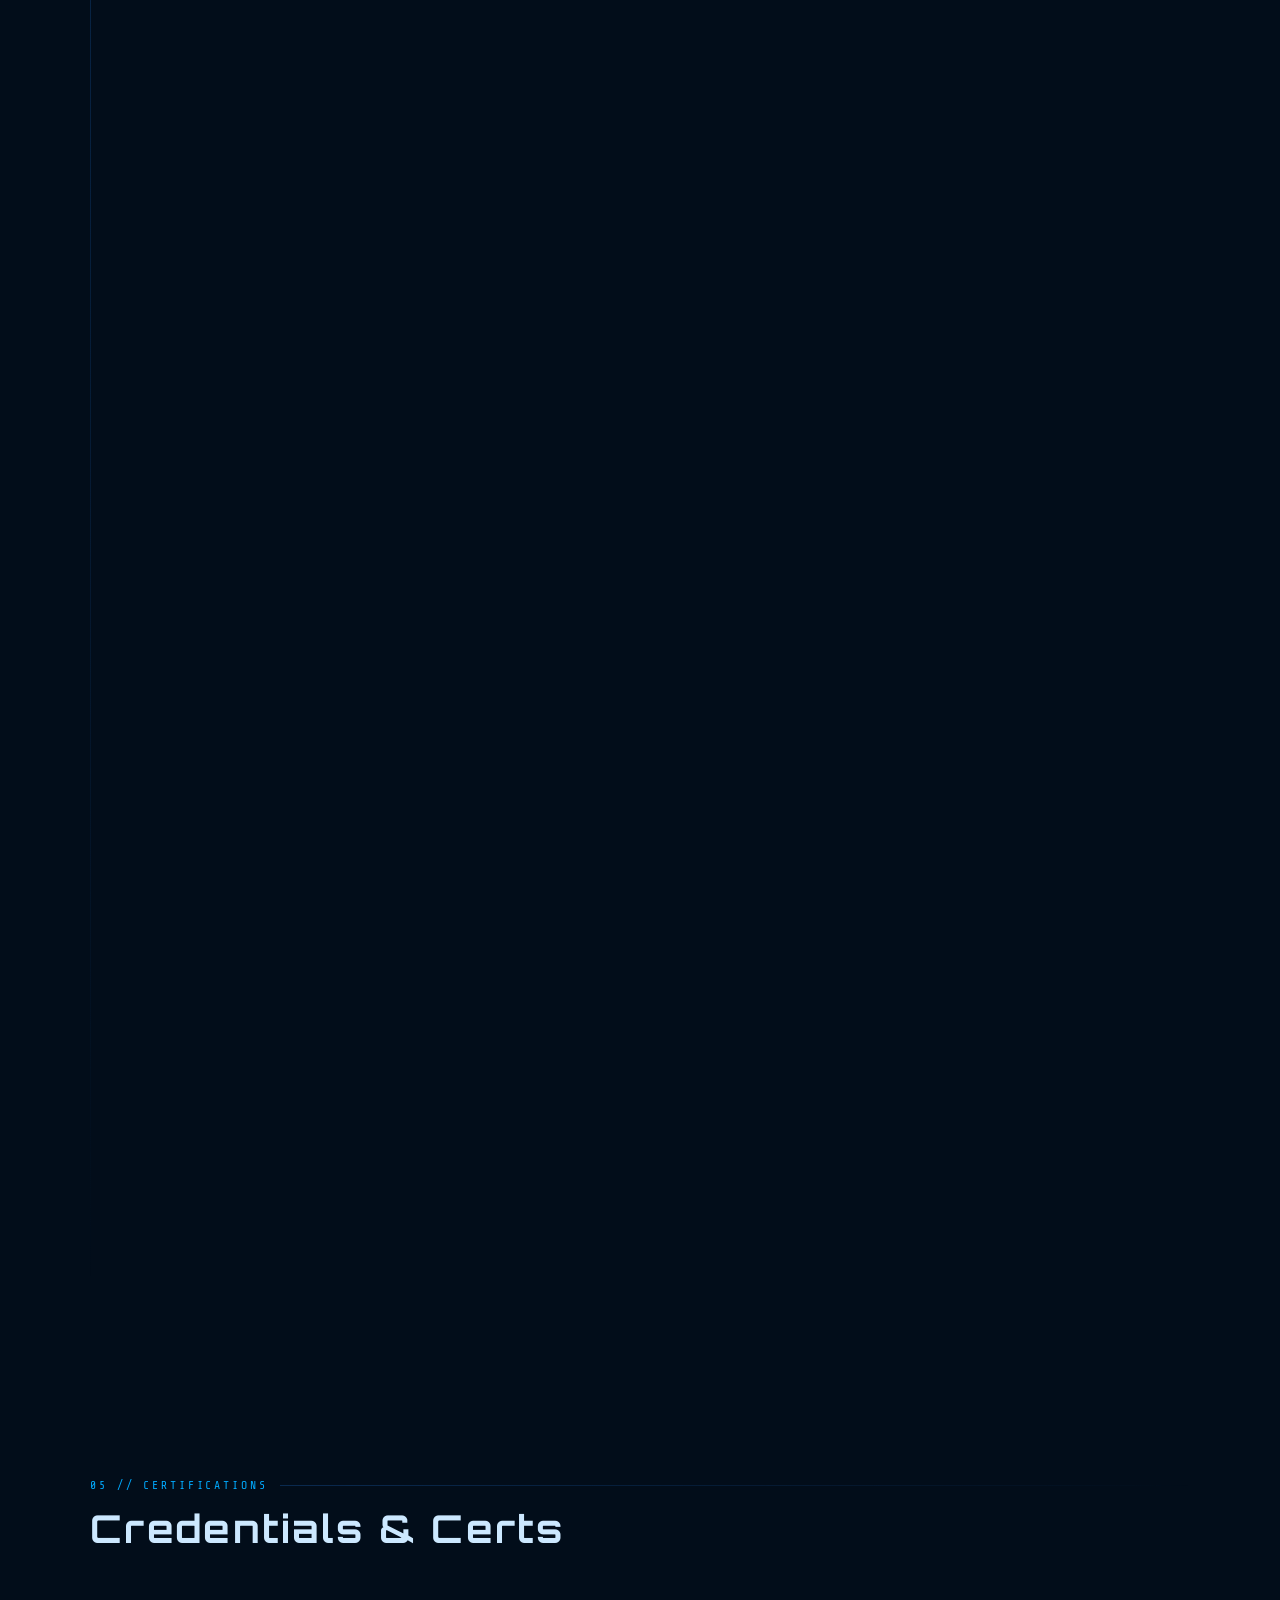
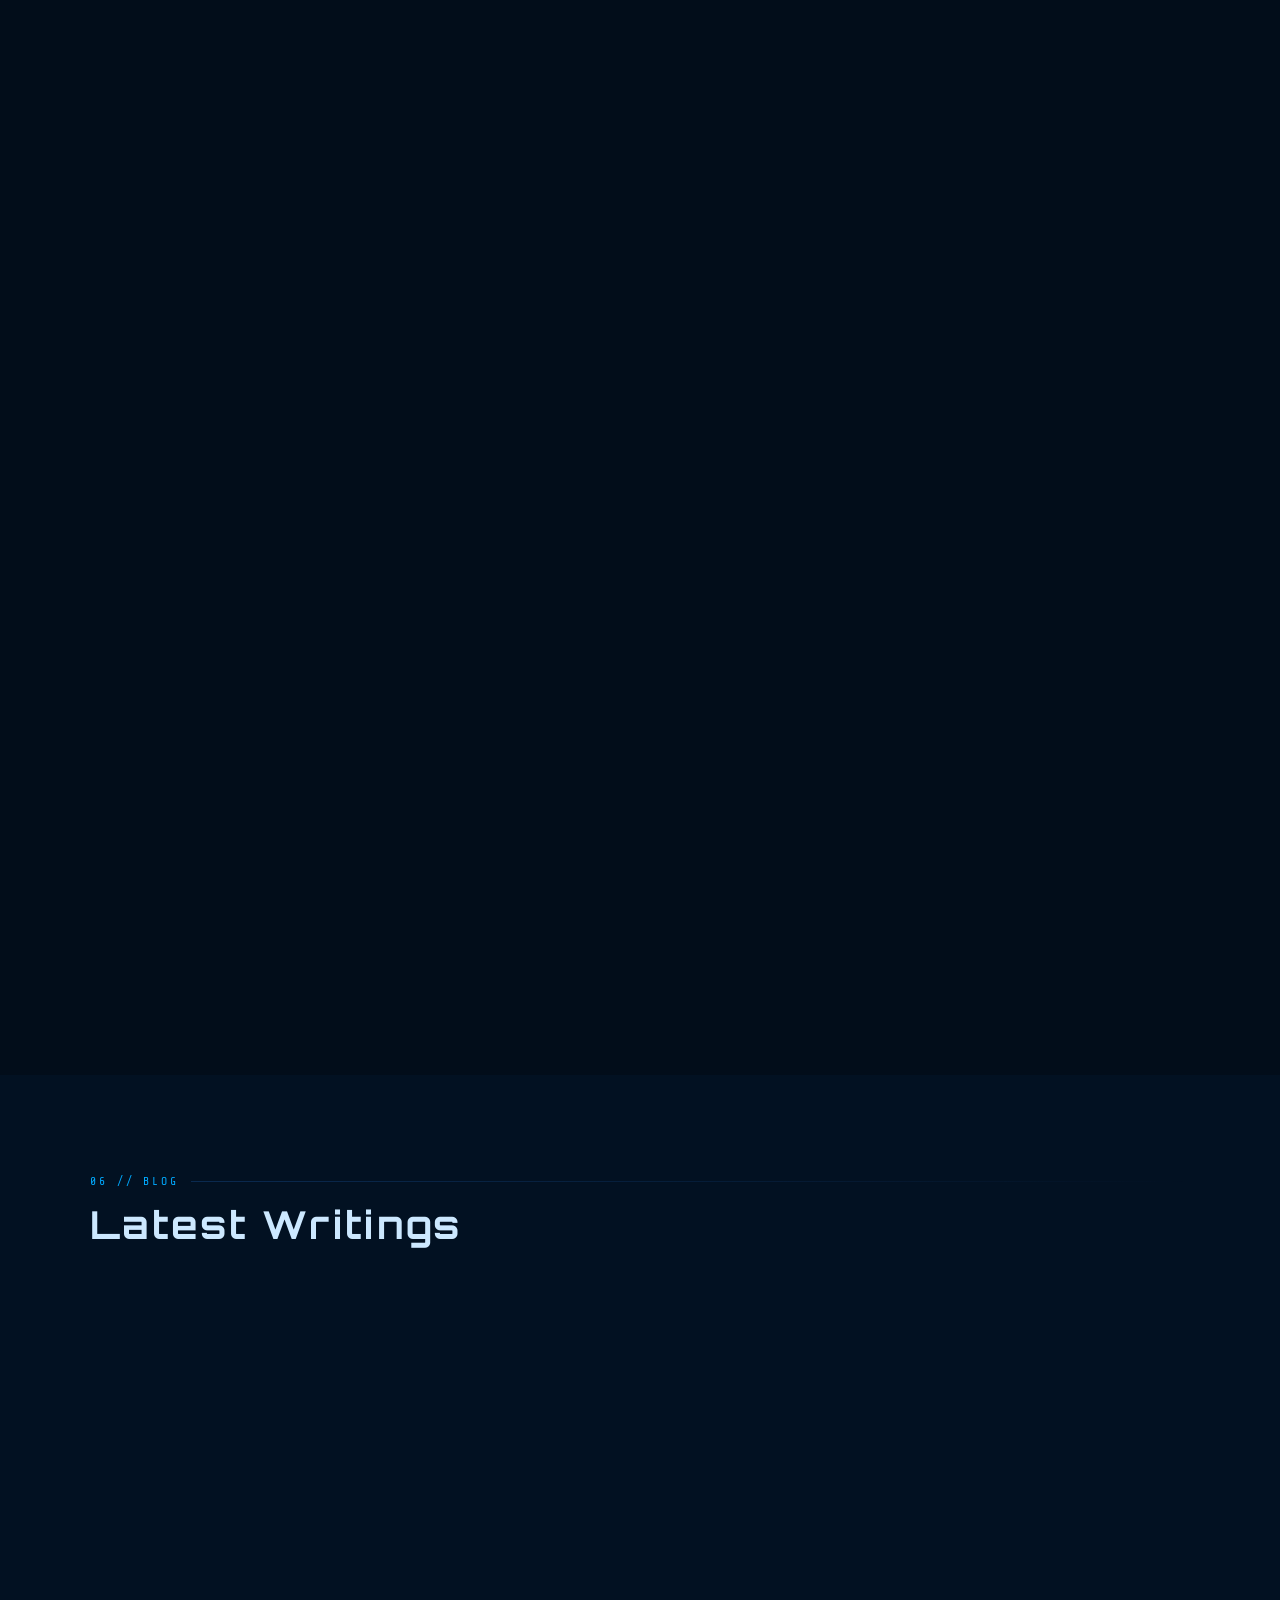
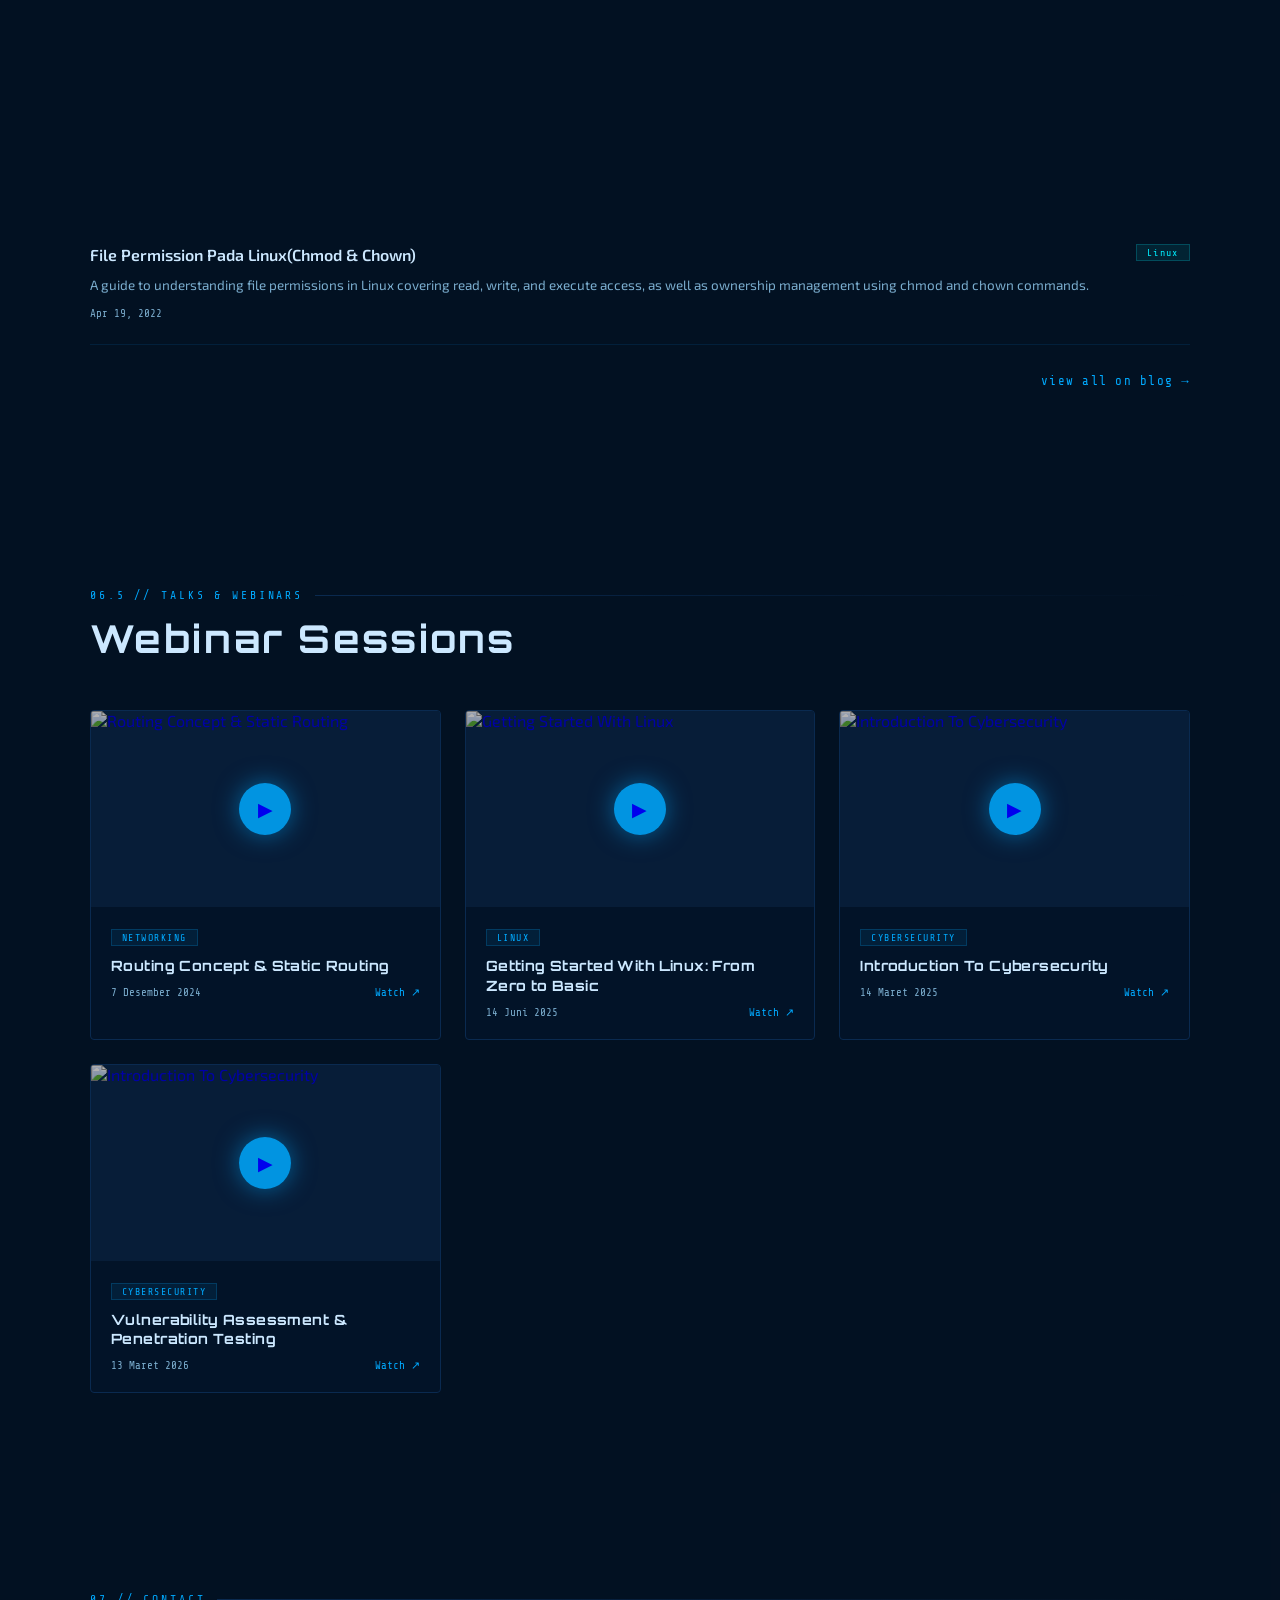
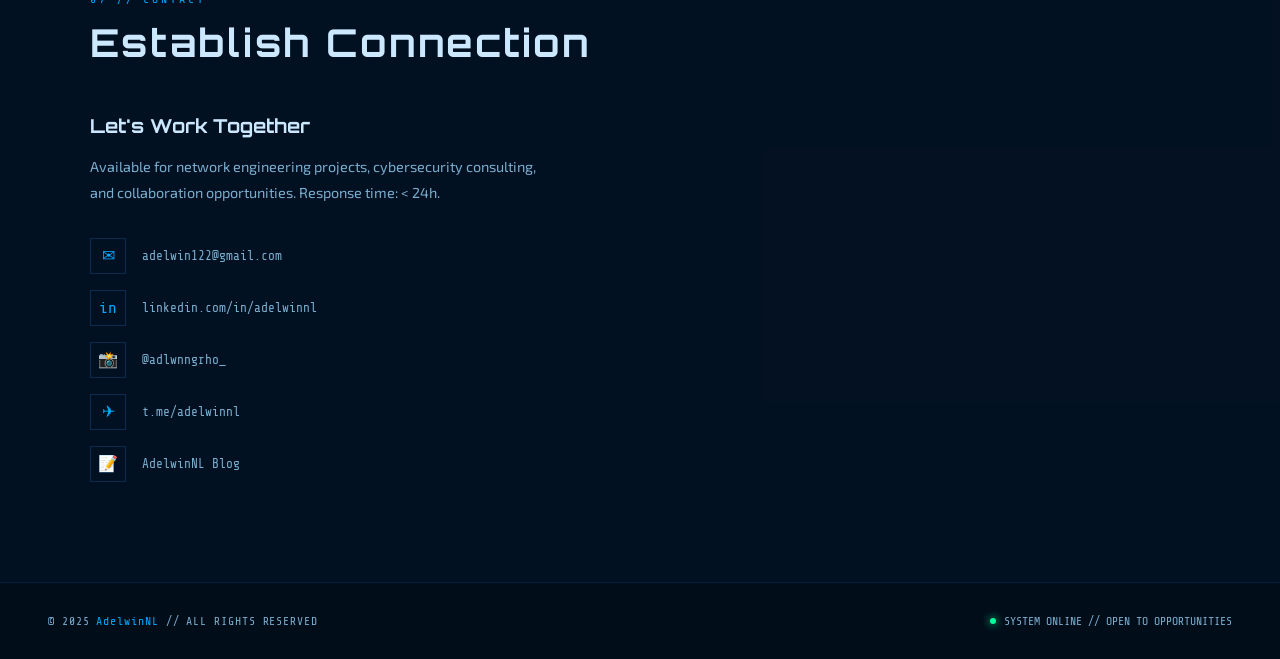
==== commit ced58513: "feat(projects): add Study Pomodoro Timer with live app and Personal Portfolio project" ====
--- a/index.html
+++ b/index.html
@@ -353,6 +353,7 @@
                 <div class="section-label">03 // PROJECTS</div>
                 <h2 class="section-title">Featured Work</h2>
                 <div class="projects-grid">
+                    <!-- PROJECT 001: WhatsApp Bot Jualan -->
                     <div class="project-card reveal">
                         <div class="project-images">
                             <div class="project-carousel">
@@ -384,6 +385,70 @@
                         </div>
                         <div class="project-links">
                             <a href="https://github.com/AdelwinNugroho/bot-jualan" target="_blank" class="project-link">↗ More Details</a>
+                        </div>
+                    </div>
+
+                    <!-- PROJECT 002: Study Pomodoro Timer -->
+                    <div class="project-card reveal">
+                        <div class="project-images">
+                            <div class="project-carousel">
+                                <div class="carousel-viewport">
+                                    <div class="carousel-track">
+                                        <img src="images/pomodoro.png" alt="Study Pomodoro Timer Dashboard" class="carousel-img">
+                                        <img src="images/focusnya.png" alt="Study Pomodoro Timer Focus Time" class="carousel-img">
+                                        <img src="images/breaknya.png" alt="Study Pomodoro Timer Break Time" class="carousel-img">
+                                        <img src="images/suaranya.png" alt="Study Pomodoro Timer Custom Alarm" class="carousel-img">
+                                    </div>
+                                </div>
+                                <button type="button" class="carousel-btn carousel-prev" aria-label="Previous photo">&#10094;</button>
+                                <button type="button" class="carousel-btn carousel-next" aria-label="Next photo">&#10095;</button>
+                                <div class="carousel-status">
+                                    <span class="carousel-counter">01 / 04</span>
+                                    <div class="carousel-dots"></div>
+                                </div>
+                            </div>
+                        </div>
+                        <div class="project-num">// PROJECT 002</div>
+                        <div class="project-name">Study Pomodoro Timer</div>
+                        <p class="project-desc">Built a responsive Pomodoro Timer web application with focus sessions, short and long breaks, audio alerts, and intuitive controls to boost study and work productivity.</p>
+                        <div class="project-tags">
+                            <span class="project-tag">HTML</span>
+                            <span class="project-tag">Tailwind CSS</span>
+                            <span class="project-tag">JavaScript</span>
+                        </div>
+                        <div class="project-links">
+                            <a href="./pomodoro/" target="_blank" class="project-link">↗ Live Demo</a>
+                        </div>
+                    </div>
+
+                    <!-- PROJECT 003: Personal Portfolio Website -->
+                    <div class="project-card reveal">
+                        <div class="project-images">
+                            <div class="project-carousel">
+                                <div class="carousel-viewport">
+                                    <div class="carousel-track">
+                                        <img src="images/porto-1-preview.png" alt="Personal Portfolio Website Screenshot" class="carousel-img">
+                                        <img src="images/porto-1.jpg" alt="Personal Portfolio Showcase" class="carousel-img">
+                                    </div>
+                                </div>
+                                <button type="button" class="carousel-btn carousel-prev" aria-label="Previous photo">&#10094;</button>
+                                <button type="button" class="carousel-btn carousel-next" aria-label="Next photo">&#10095;</button>
+                                <div class="carousel-status">
+                                    <span class="carousel-counter">01 / 02</span>
+                                    <div class="carousel-dots"></div>
+                                </div>
+                            </div>
+                        </div>
+                        <div class="project-num">// PROJECT 003</div>
+                        <div class="project-name">Personal Portfolio Design</div>
+                        <p class="project-desc">Responsive personal portfolio website designed with sleek modern aesthetics, interactive components, CSS Grid/Flexbox layouts, and smooth animations.</p>
+                        <div class="project-tags">
+                            <span class="project-tag">HTML</span>
+                            <span class="project-tag">CSS</span>
+                            <span class="project-tag">JavaScript</span>
+                        </div>
+                        <div class="project-links">
+                            <a href="https://github.com/AdelwinNugroho/my-porto" target="_blank" class="project-link">↗ More Details</a>
                         </div>
                     </div>
                 </div>
--- a/style.css
+++ b/style.css
@@ -1076,7 +1076,7 @@
 
         .projects-grid {
             display: grid;
-            grid-template-columns: repeat(auto-fit, minmax(320px, 1fr));
+            grid-template-columns: repeat(auto-fit, minmax(320px, 380px));
             gap: 24px;
         }
 
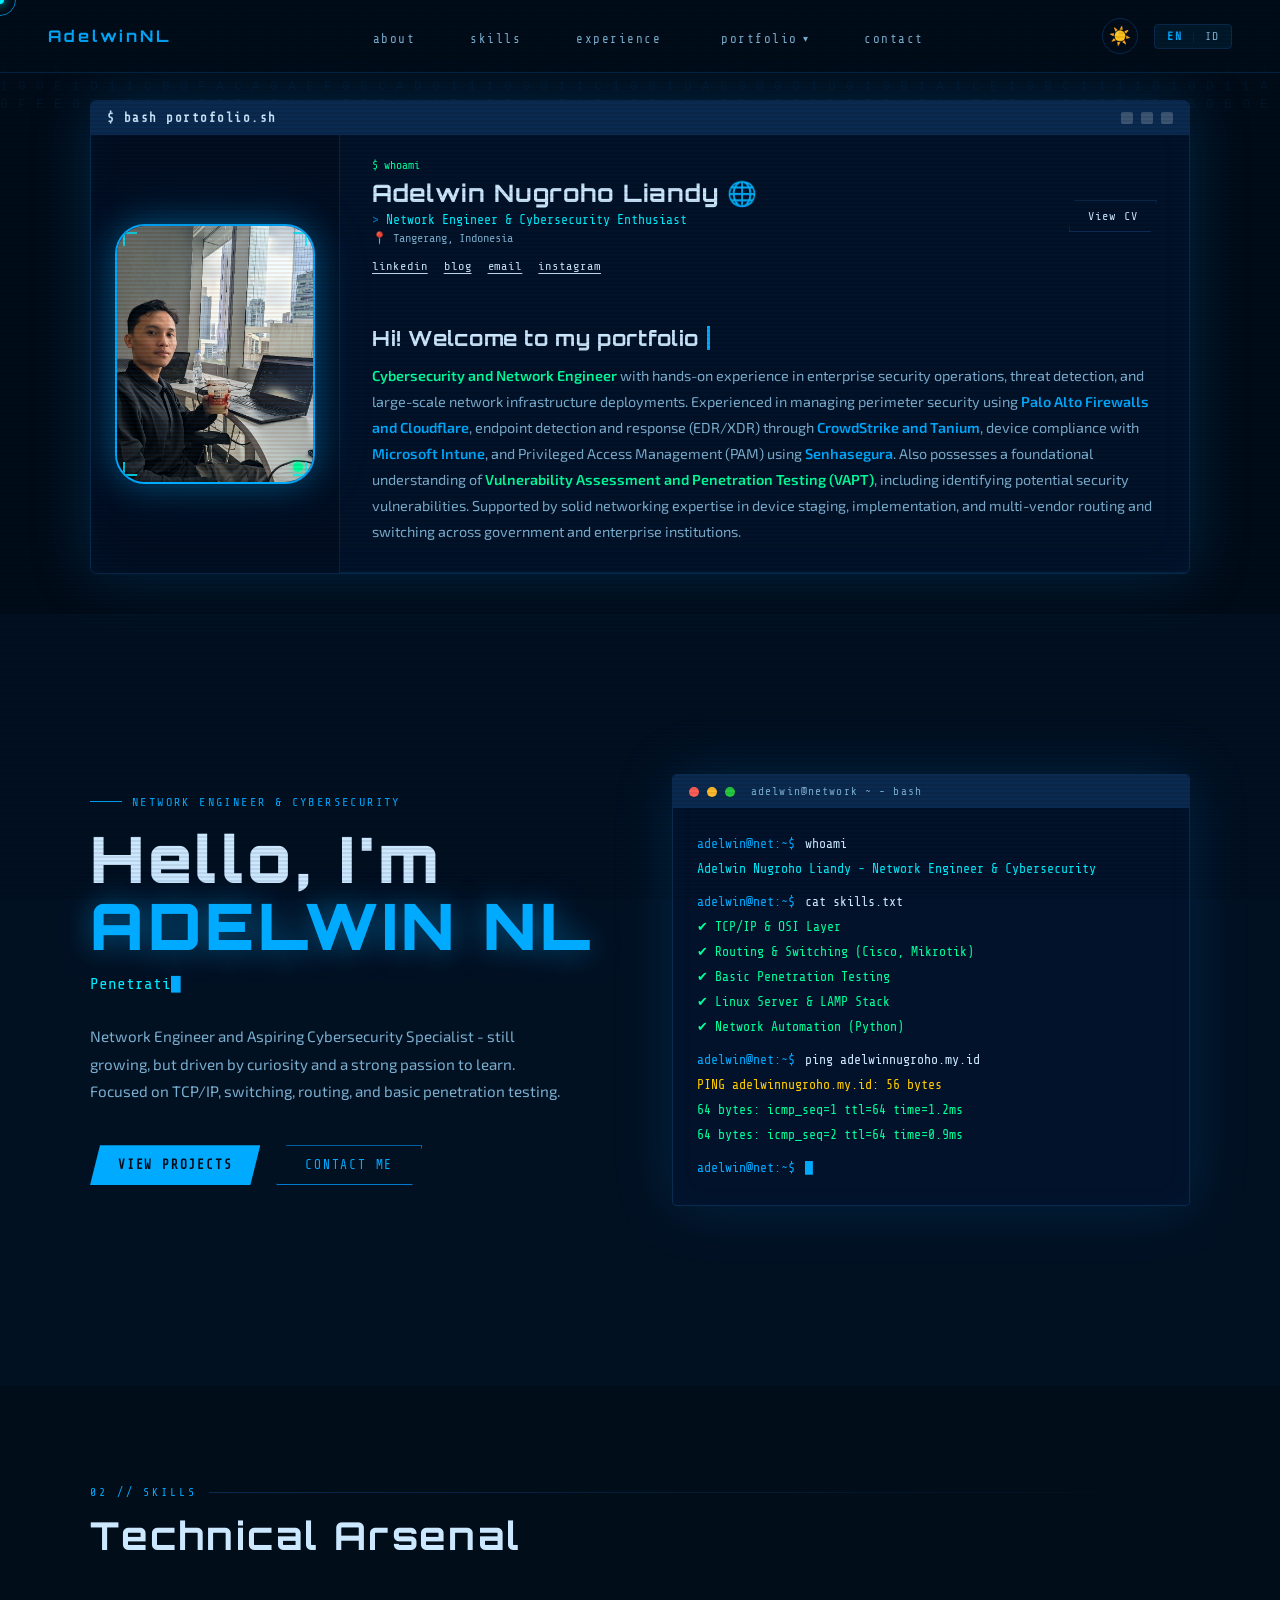
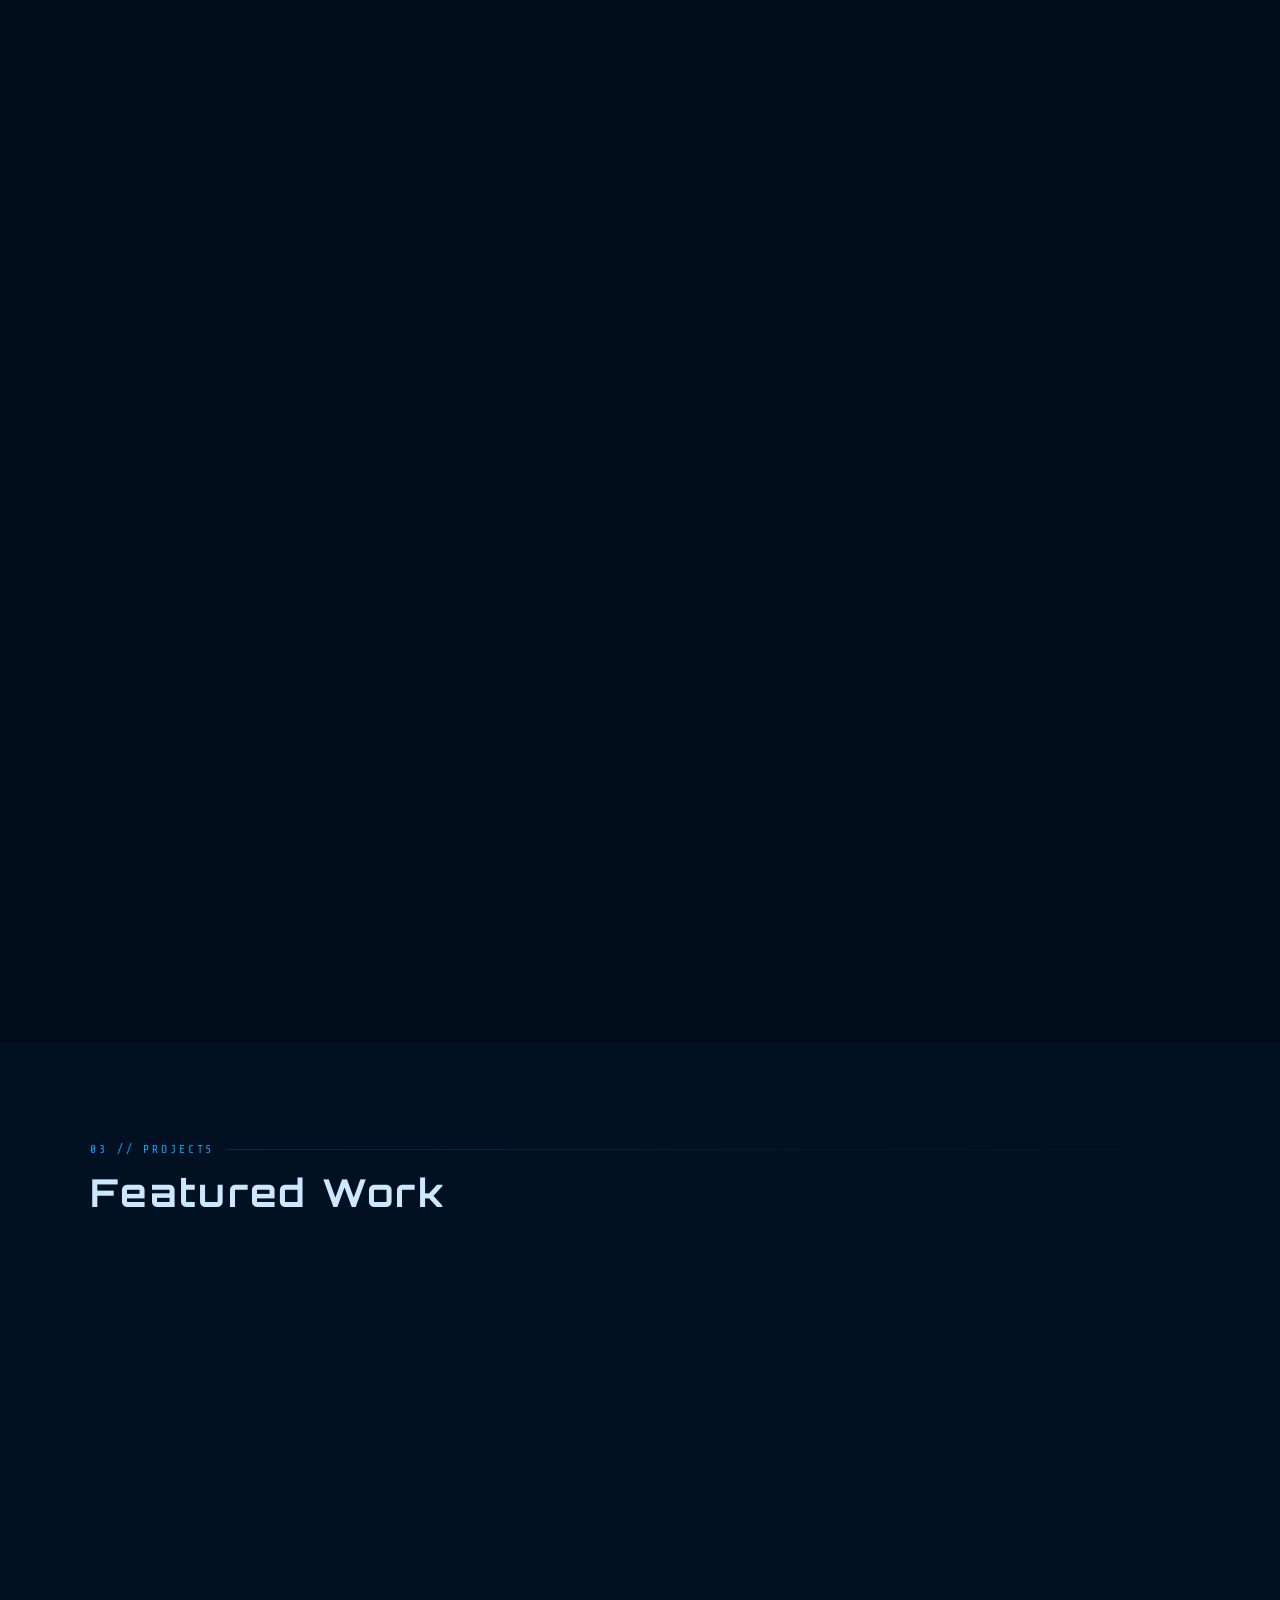
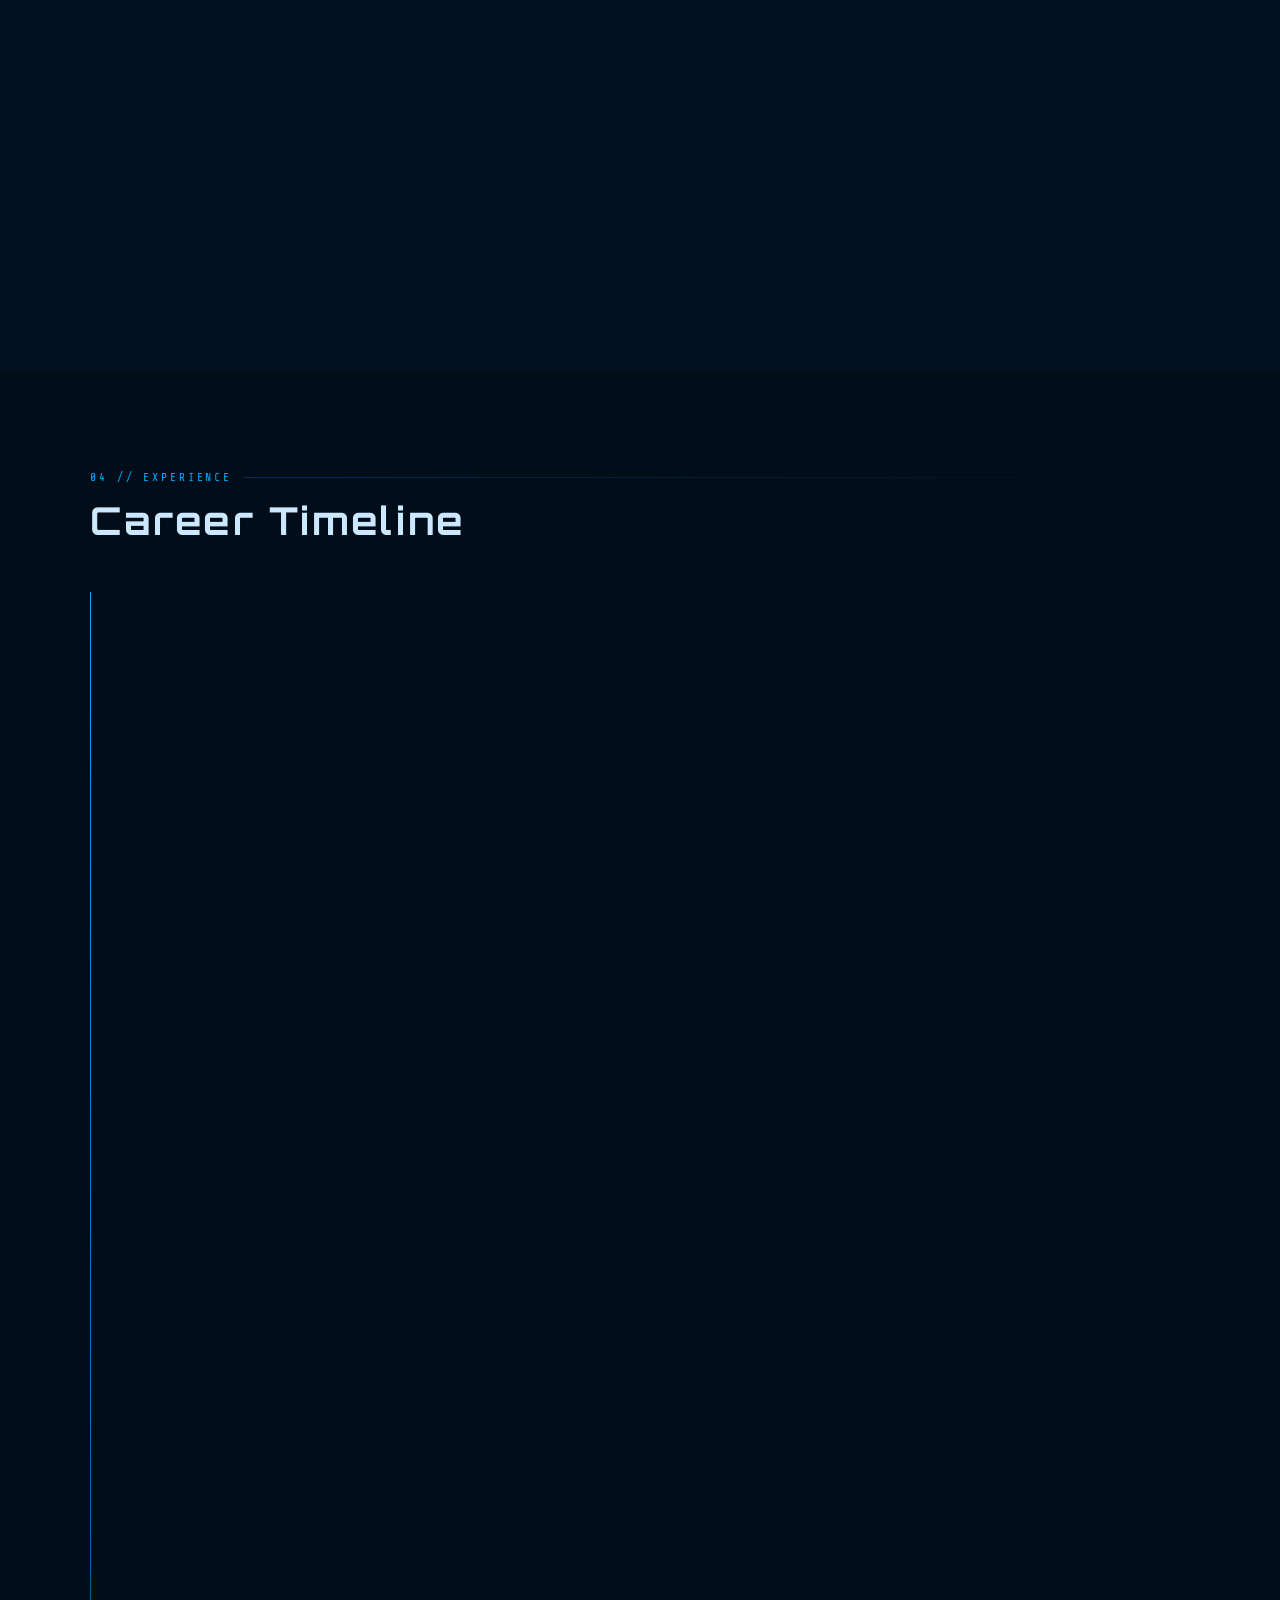
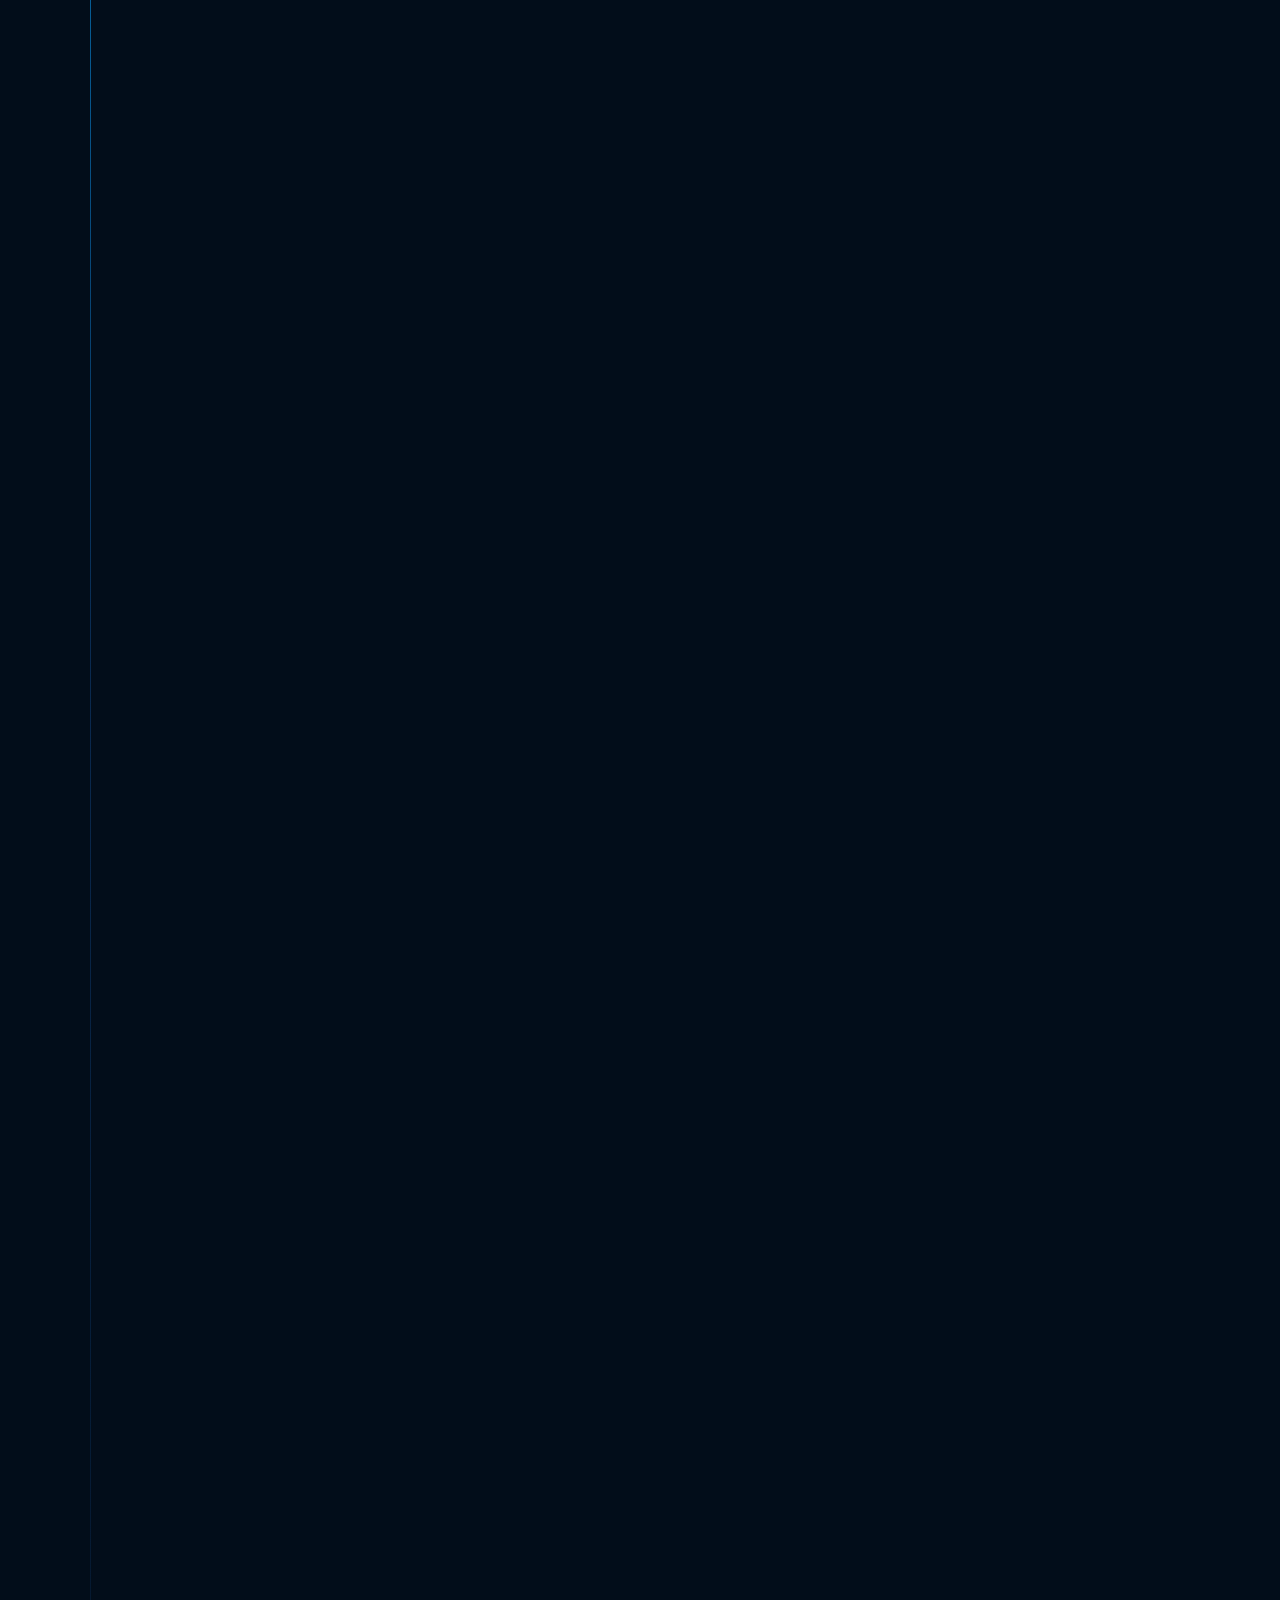
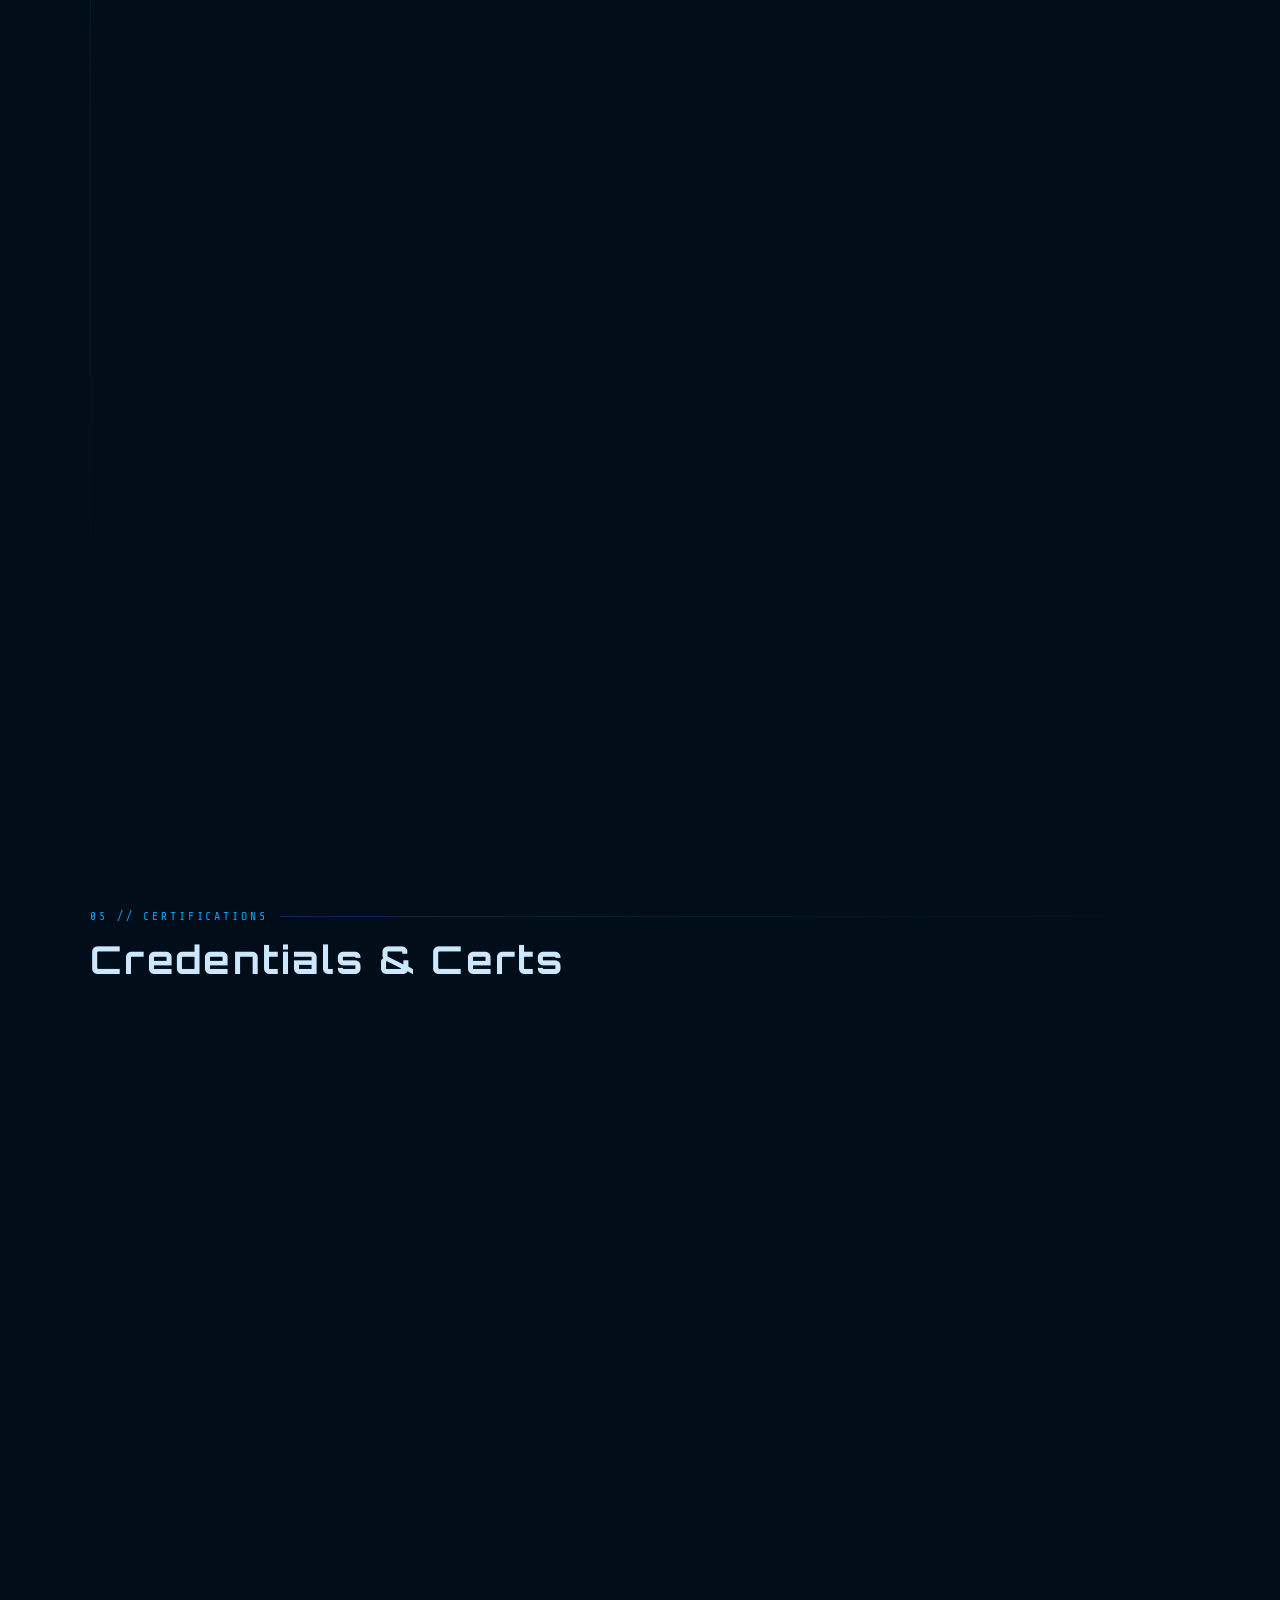
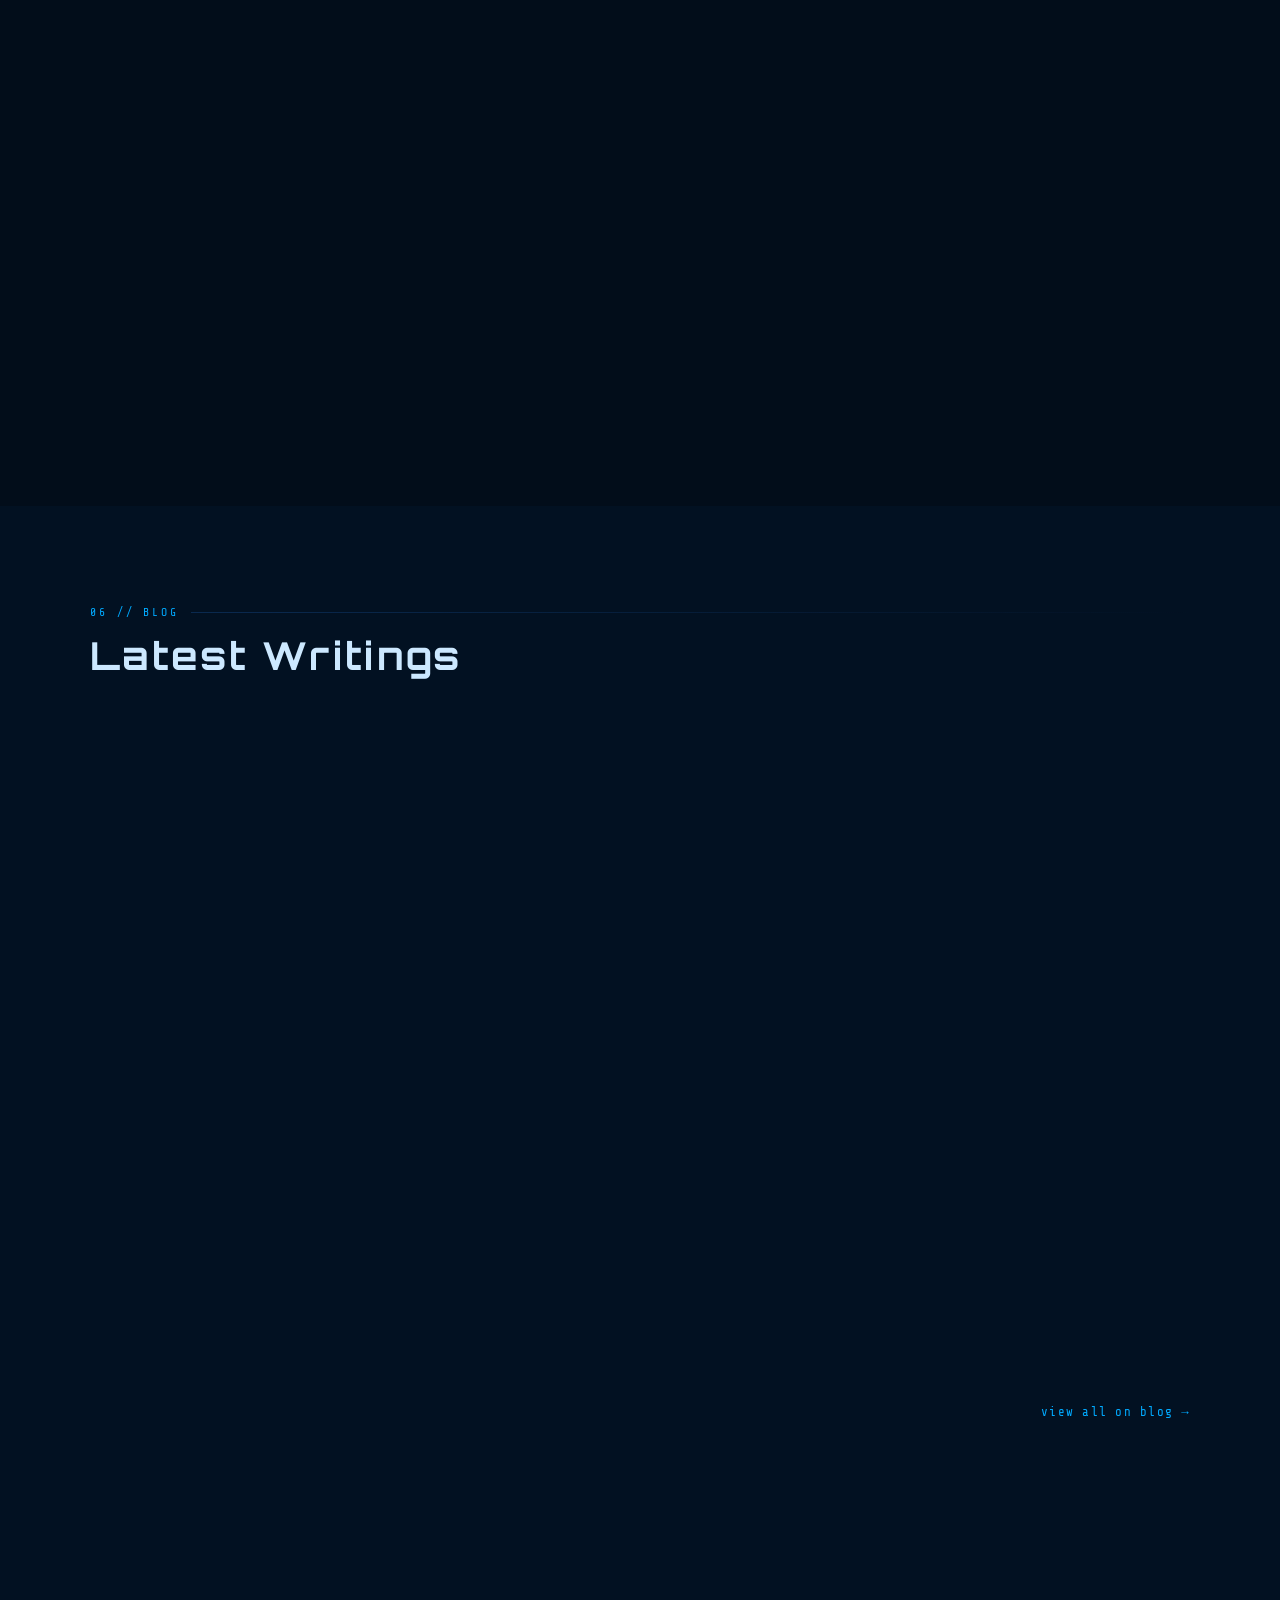
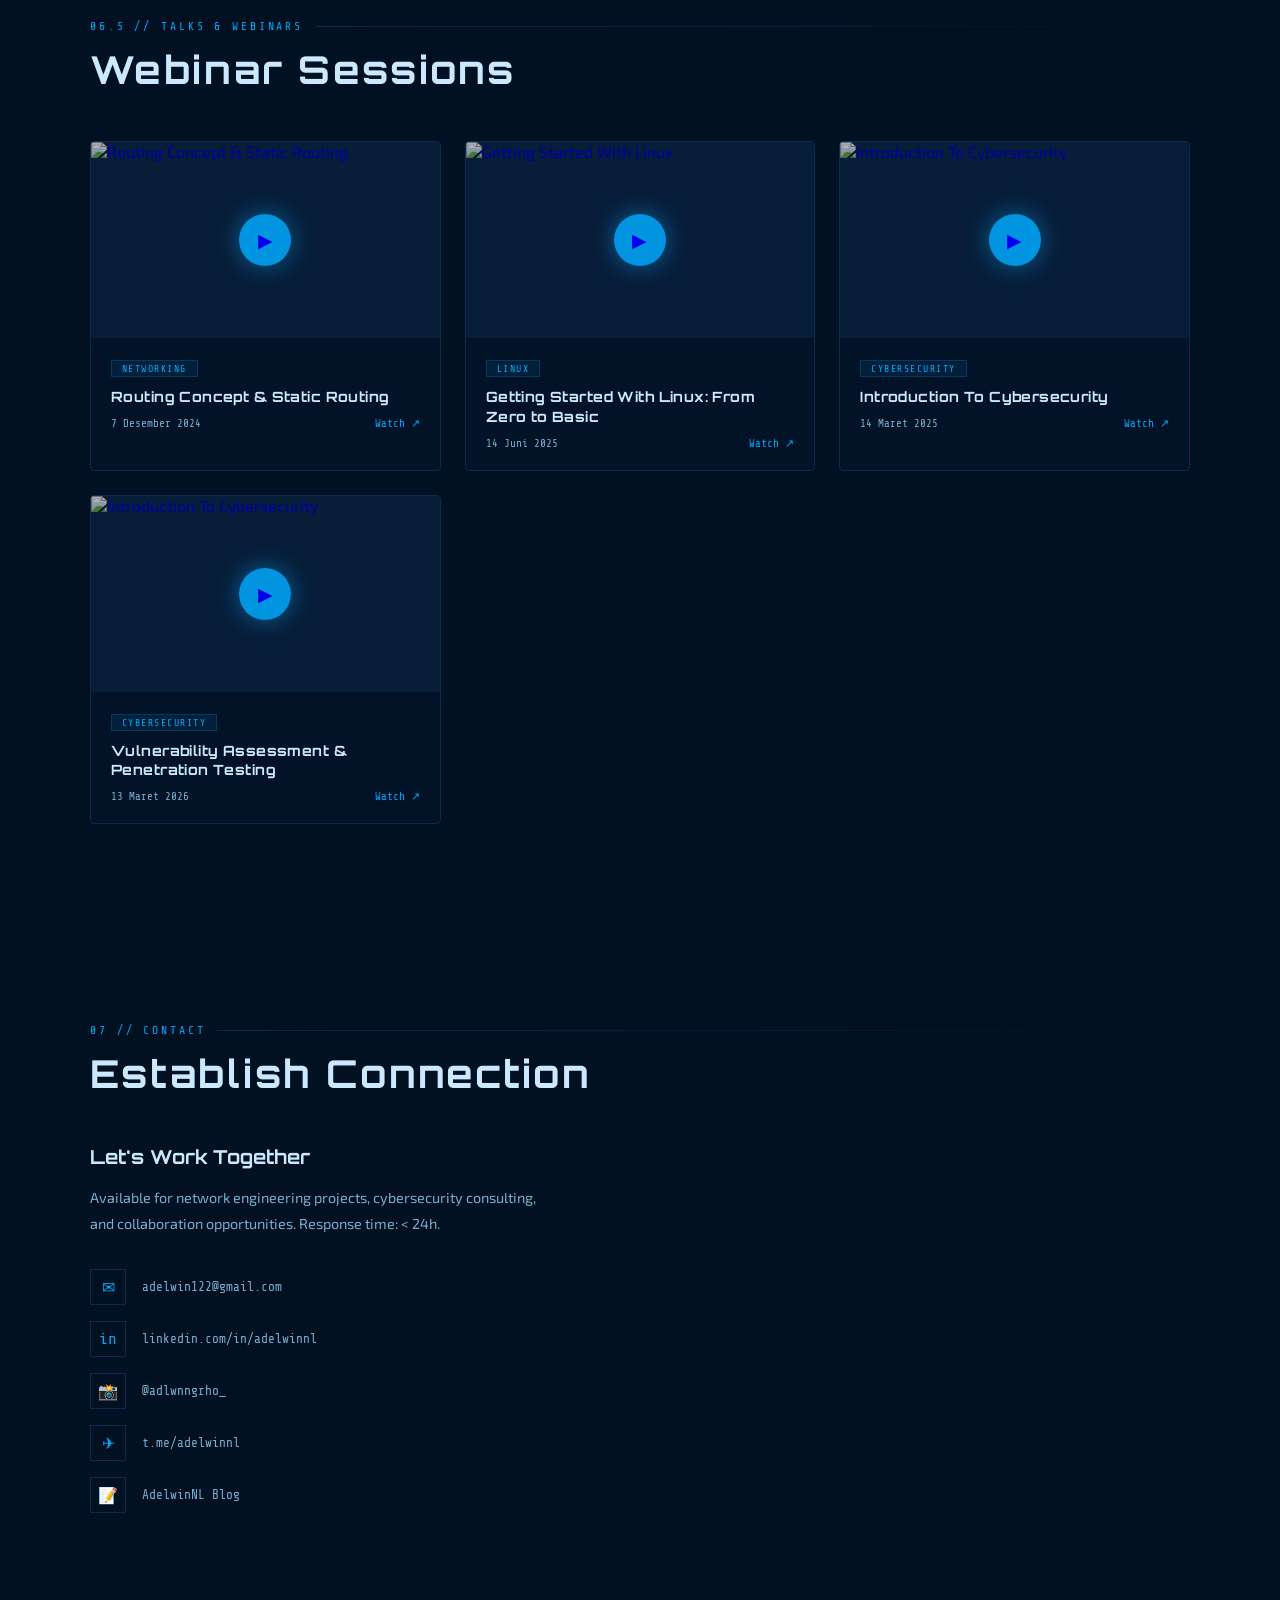
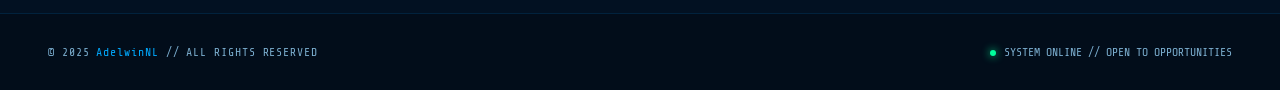
==== commit 9c6dd4bb: "feat(projects): replace portfolio design with Personal Landing Page (list-link-saya) and align 3 col" ====
--- a/index.html
+++ b/index.html
@@ -421,34 +421,34 @@
                         </div>
                     </div>
 
-                    <!-- PROJECT 003: Personal Portfolio Website -->
+                    <!-- PROJECT 003: Personal Landing Page -->
                     <div class="project-card reveal">
                         <div class="project-images">
                             <div class="project-carousel">
                                 <div class="carousel-viewport">
                                     <div class="carousel-track">
-                                        <img src="images/porto-1-preview.png" alt="Personal Portfolio Website Screenshot" class="carousel-img">
-                                        <img src="images/porto-1.jpg" alt="Personal Portfolio Showcase" class="carousel-img">
+                                        <img src="images/landingpage.png" alt="Personal Landing Page Preview" class="carousel-img">
                                     </div>
                                 </div>
                                 <button type="button" class="carousel-btn carousel-prev" aria-label="Previous photo">&#10094;</button>
                                 <button type="button" class="carousel-btn carousel-next" aria-label="Next photo">&#10095;</button>
                                 <div class="carousel-status">
-                                    <span class="carousel-counter">01 / 02</span>
+                                    <span class="carousel-counter">01 / 01</span>
                                     <div class="carousel-dots"></div>
                                 </div>
                             </div>
                         </div>
                         <div class="project-num">// PROJECT 003</div>
-                        <div class="project-name">Personal Portfolio Design</div>
-                        <p class="project-desc">Responsive personal portfolio website designed with sleek modern aesthetics, interactive components, CSS Grid/Flexbox layouts, and smooth animations.</p>
+                        <div class="project-name">Personal Landing Page</div>
+                        <p class="project-desc">Developed a responsive personal Link in Bio landing page (similar to Linktree) with clean aesthetics, smooth UI, video background support, and centralized links to social profiles and projects.</p>
                         <div class="project-tags">
                             <span class="project-tag">HTML</span>
                             <span class="project-tag">CSS</span>
                             <span class="project-tag">JavaScript</span>
                         </div>
                         <div class="project-links">
-                            <a href="https://github.com/AdelwinNugroho/my-porto" target="_blank" class="project-link">↗ More Details</a>
+                            <a href="./list-link-saya/" target="_blank" class="project-link">↗ Live Demo</a>
+                            <a href="https://github.com/AdelwinNugroho/list-link-saya" target="_blank" class="project-link">↗ GitHub</a>
                         </div>
                     </div>
                 </div>
--- a/style.css
+++ b/style.css
@@ -1076,8 +1076,20 @@
 
         .projects-grid {
             display: grid;
-            grid-template-columns: repeat(auto-fit, minmax(320px, 380px));
+            grid-template-columns: repeat(3, 1fr);
             gap: 24px;
+        }
+
+        @media (max-width: 1024px) {
+            .projects-grid {
+                grid-template-columns: repeat(2, 1fr);
+            }
+        }
+
+        @media (max-width: 768px) {
+            .projects-grid {
+                grid-template-columns: 1fr;
+            }
         }
 
         .project-card {
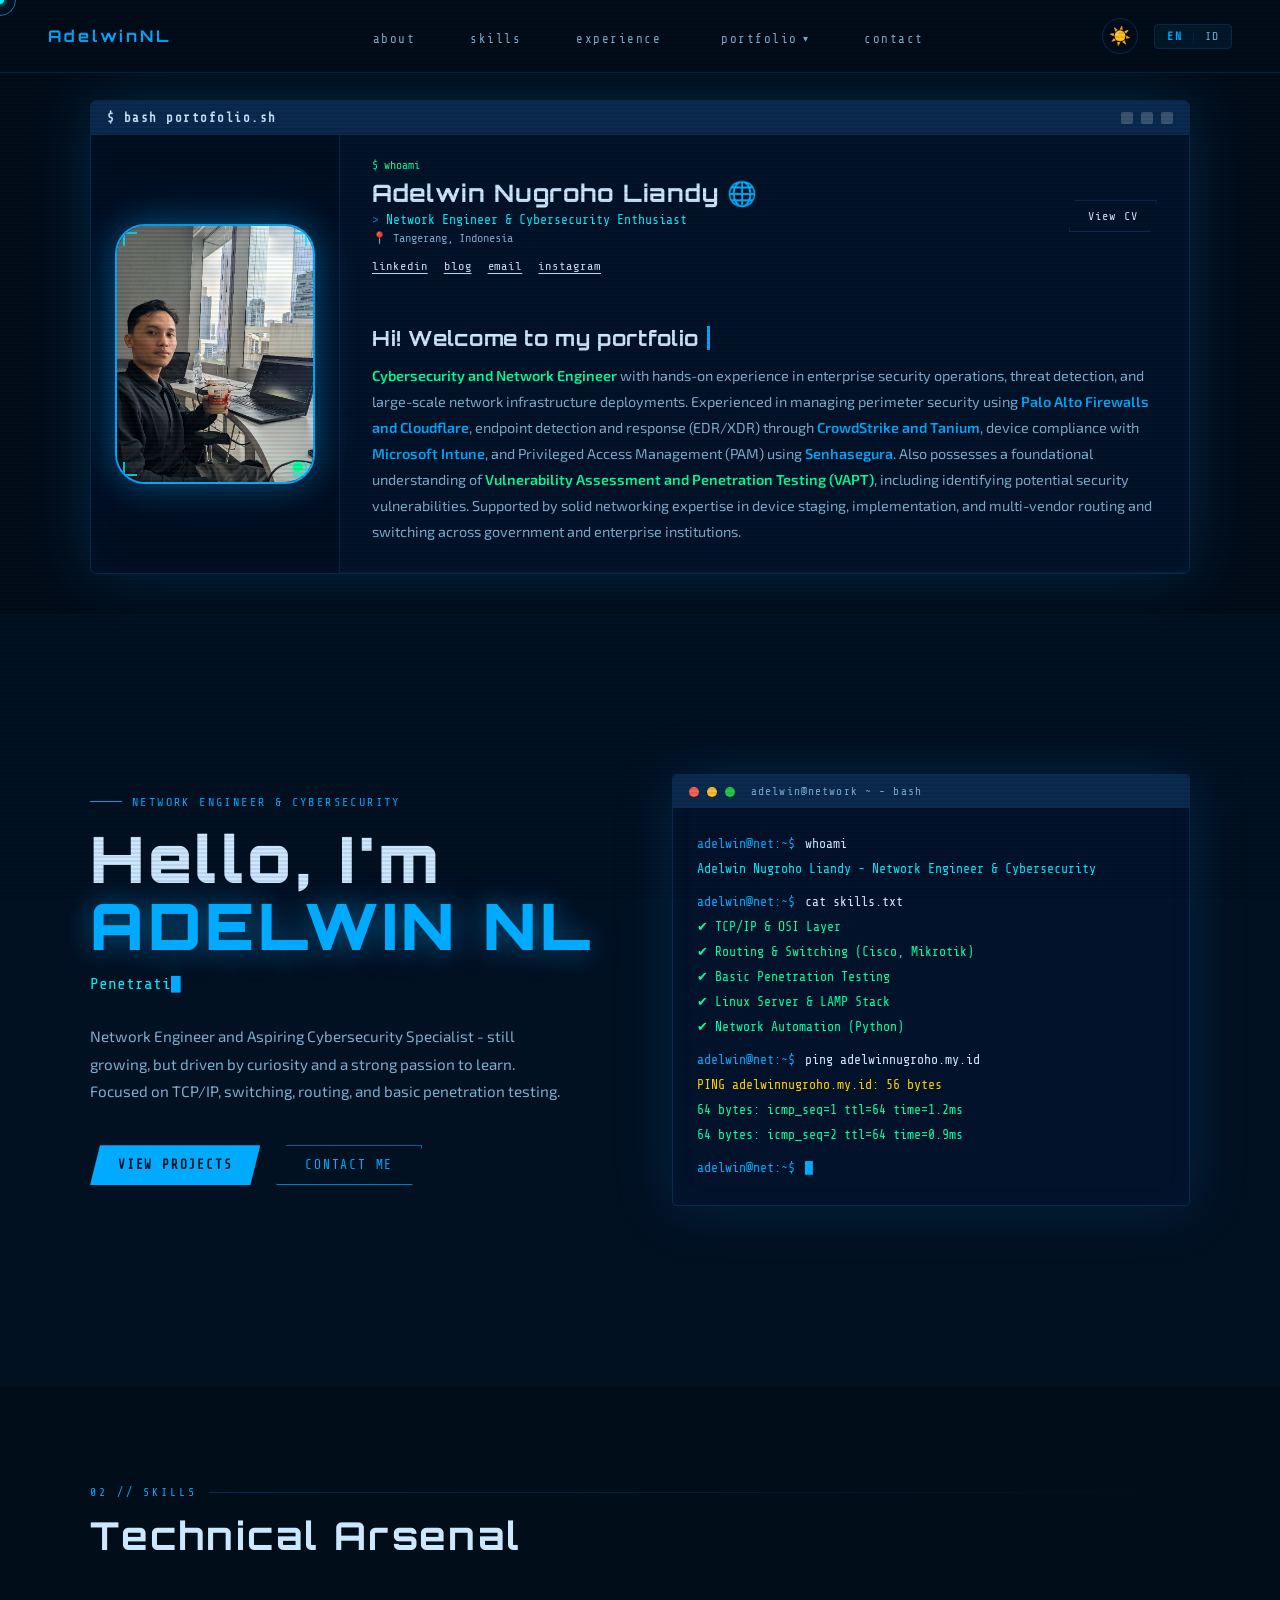
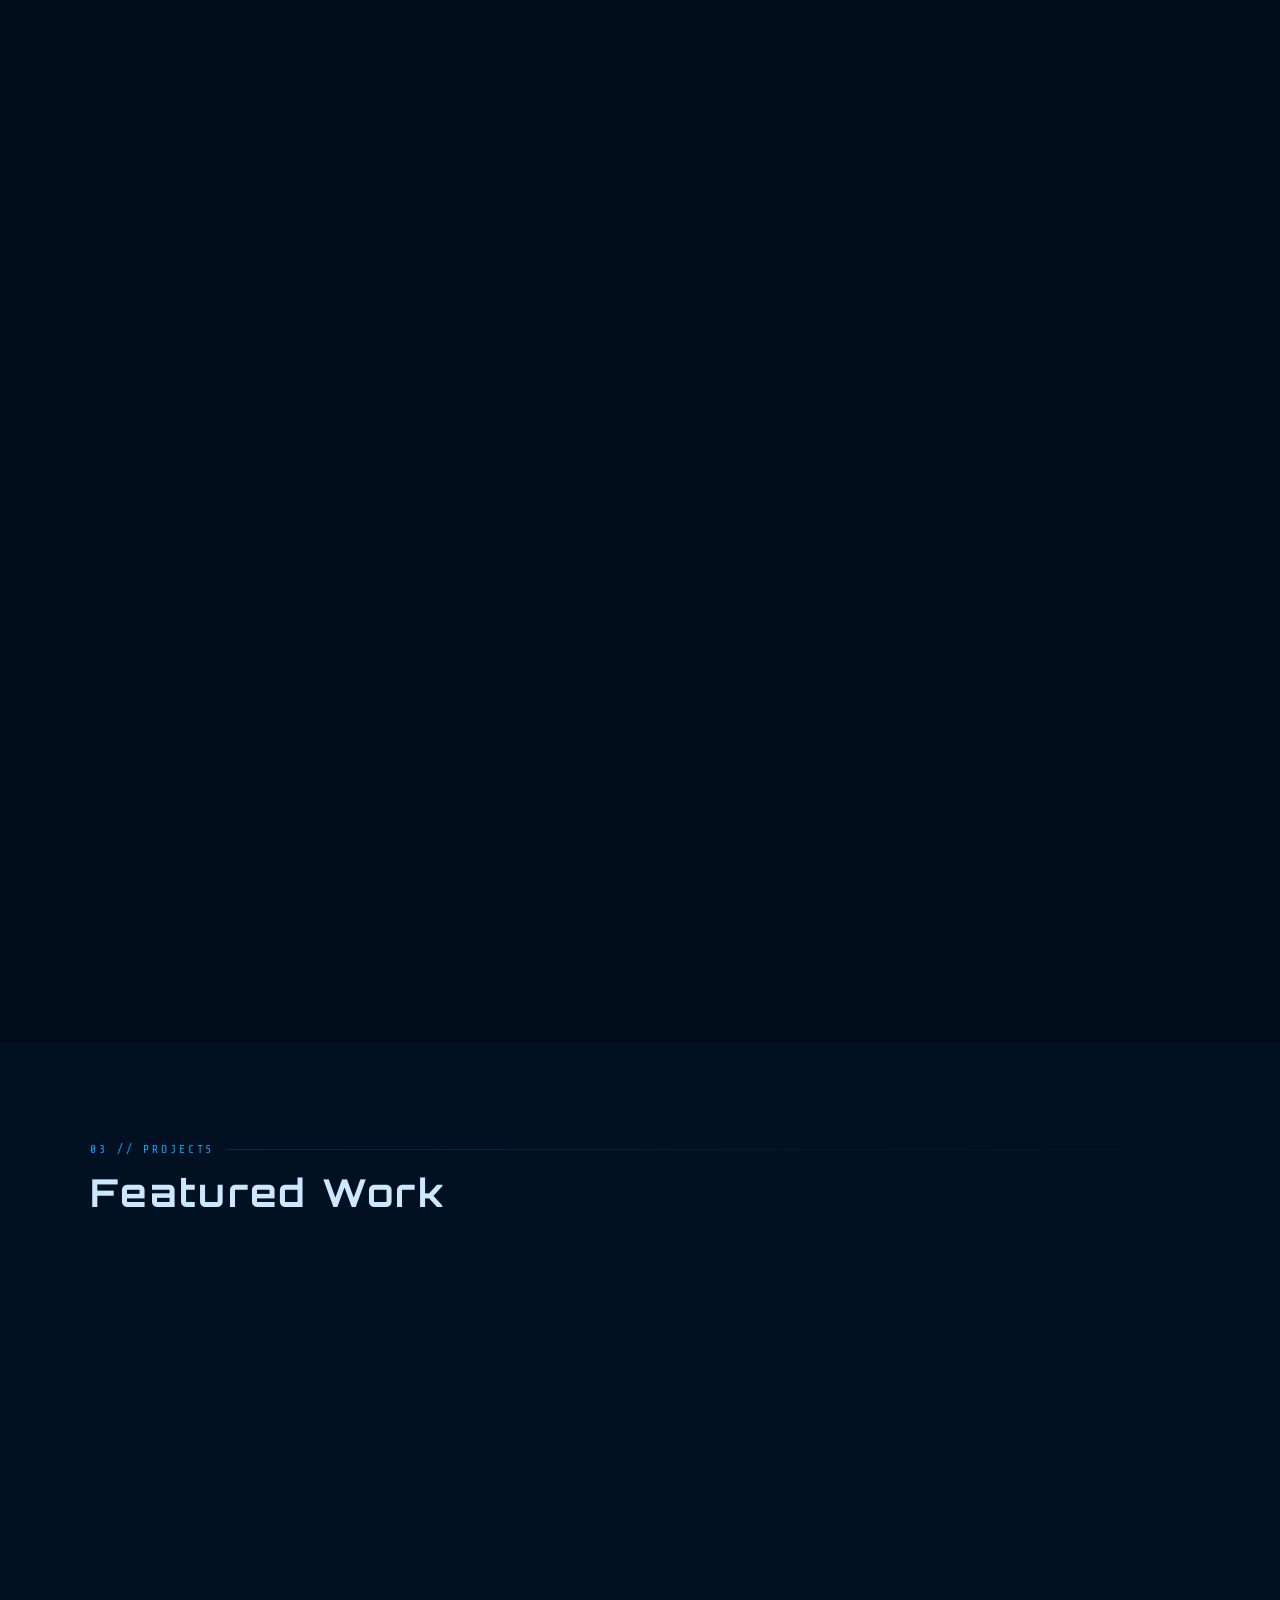
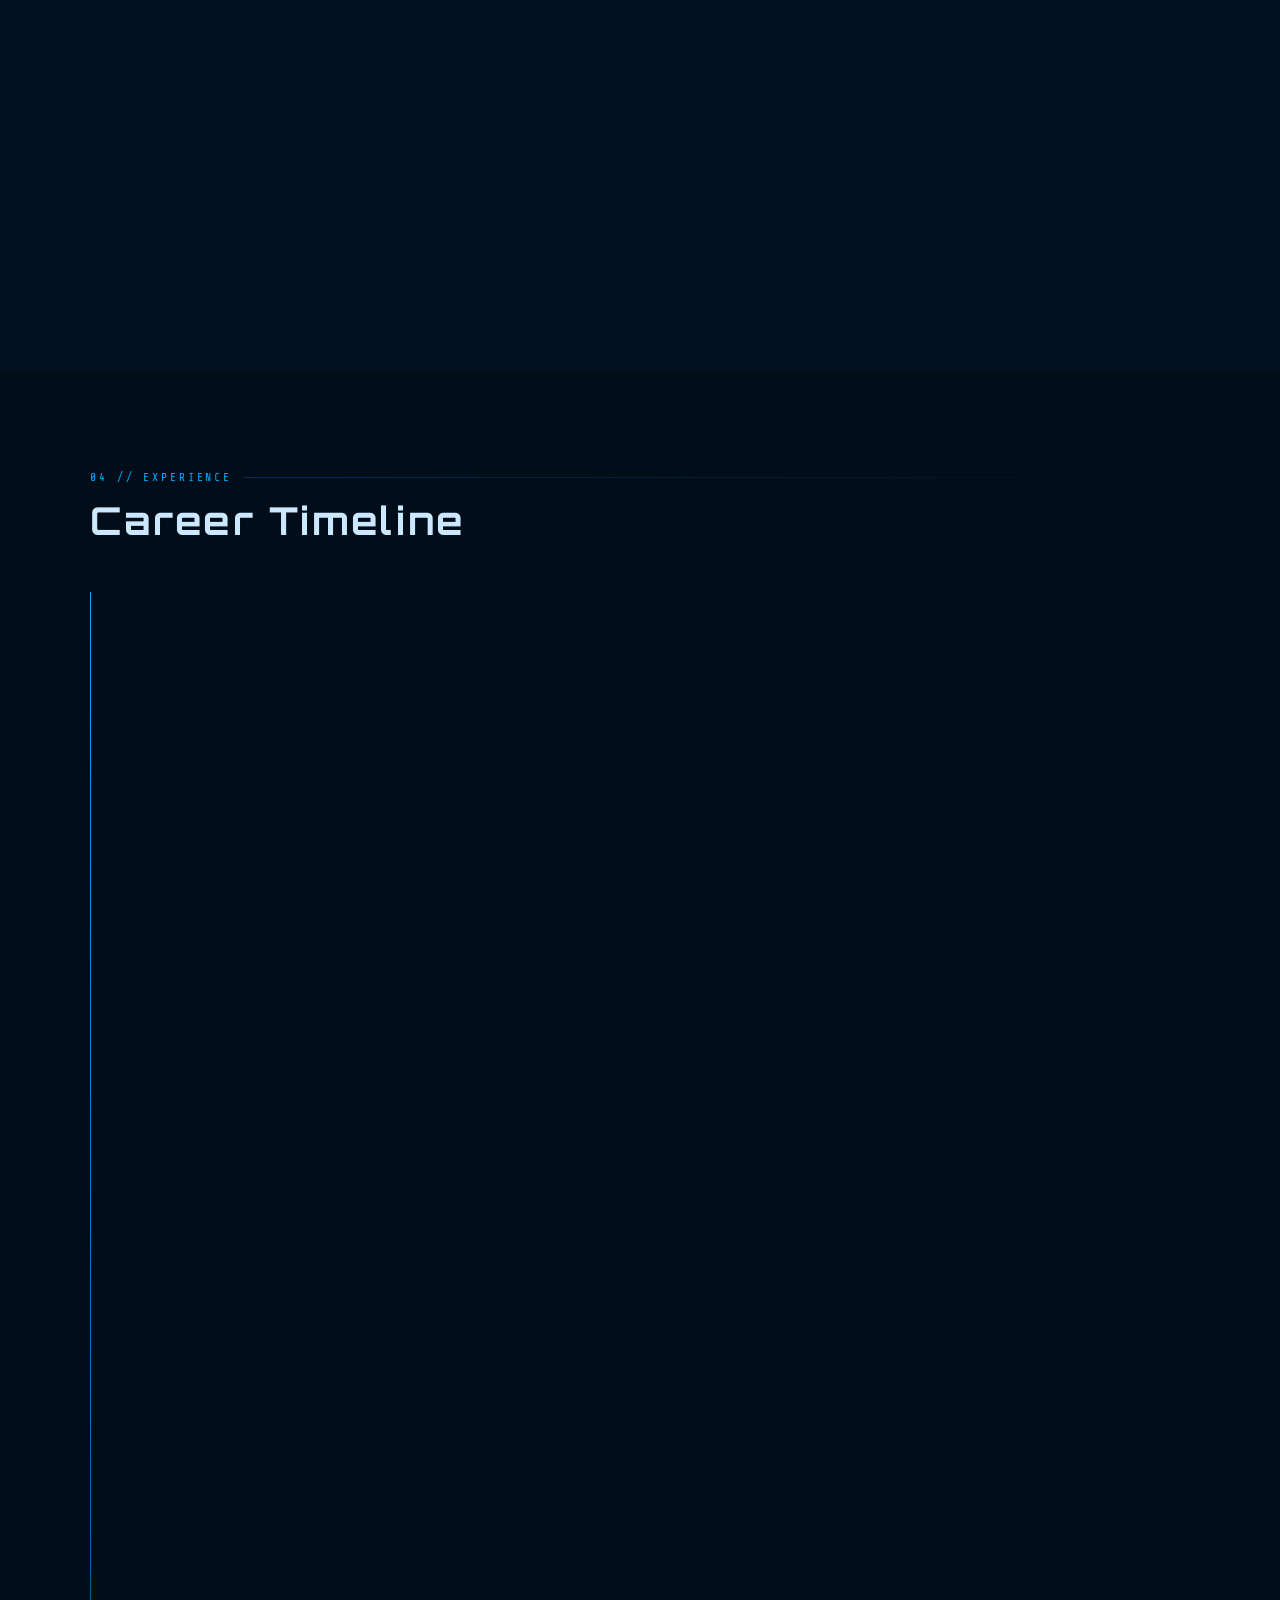
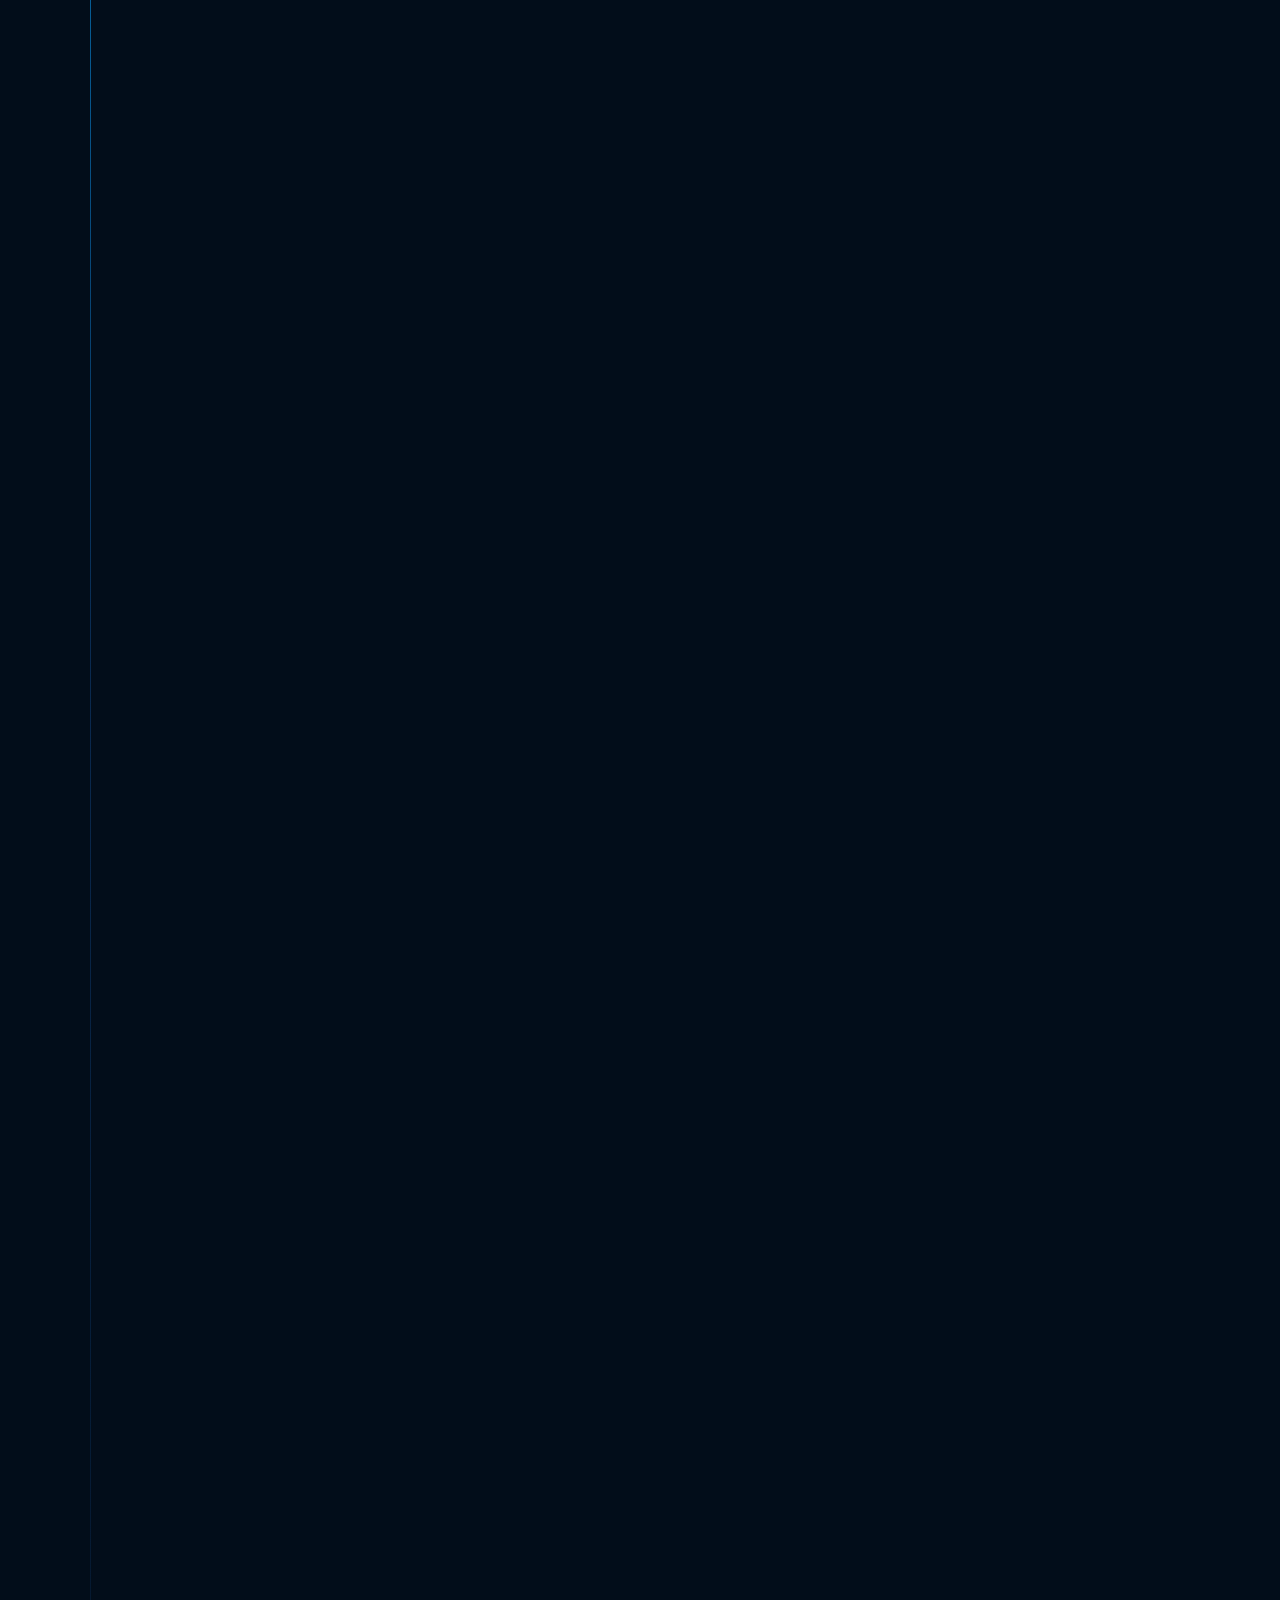
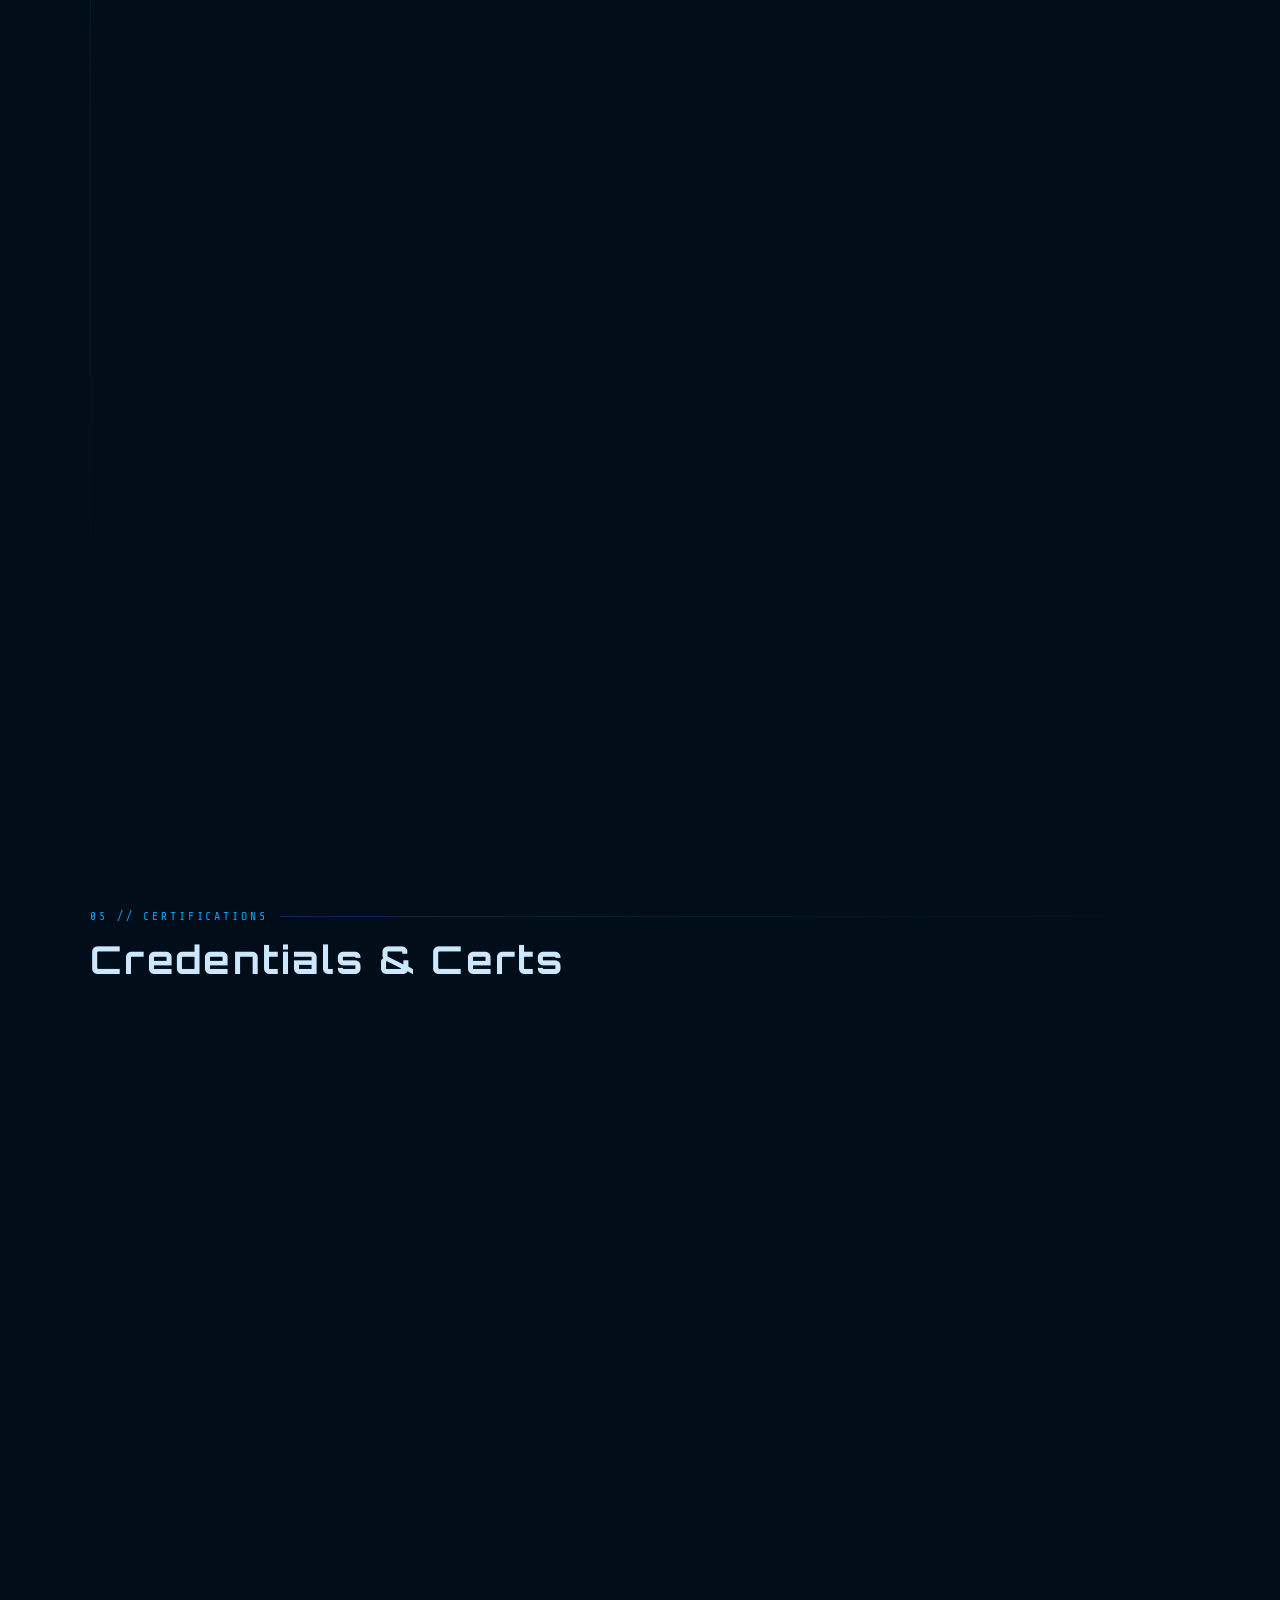
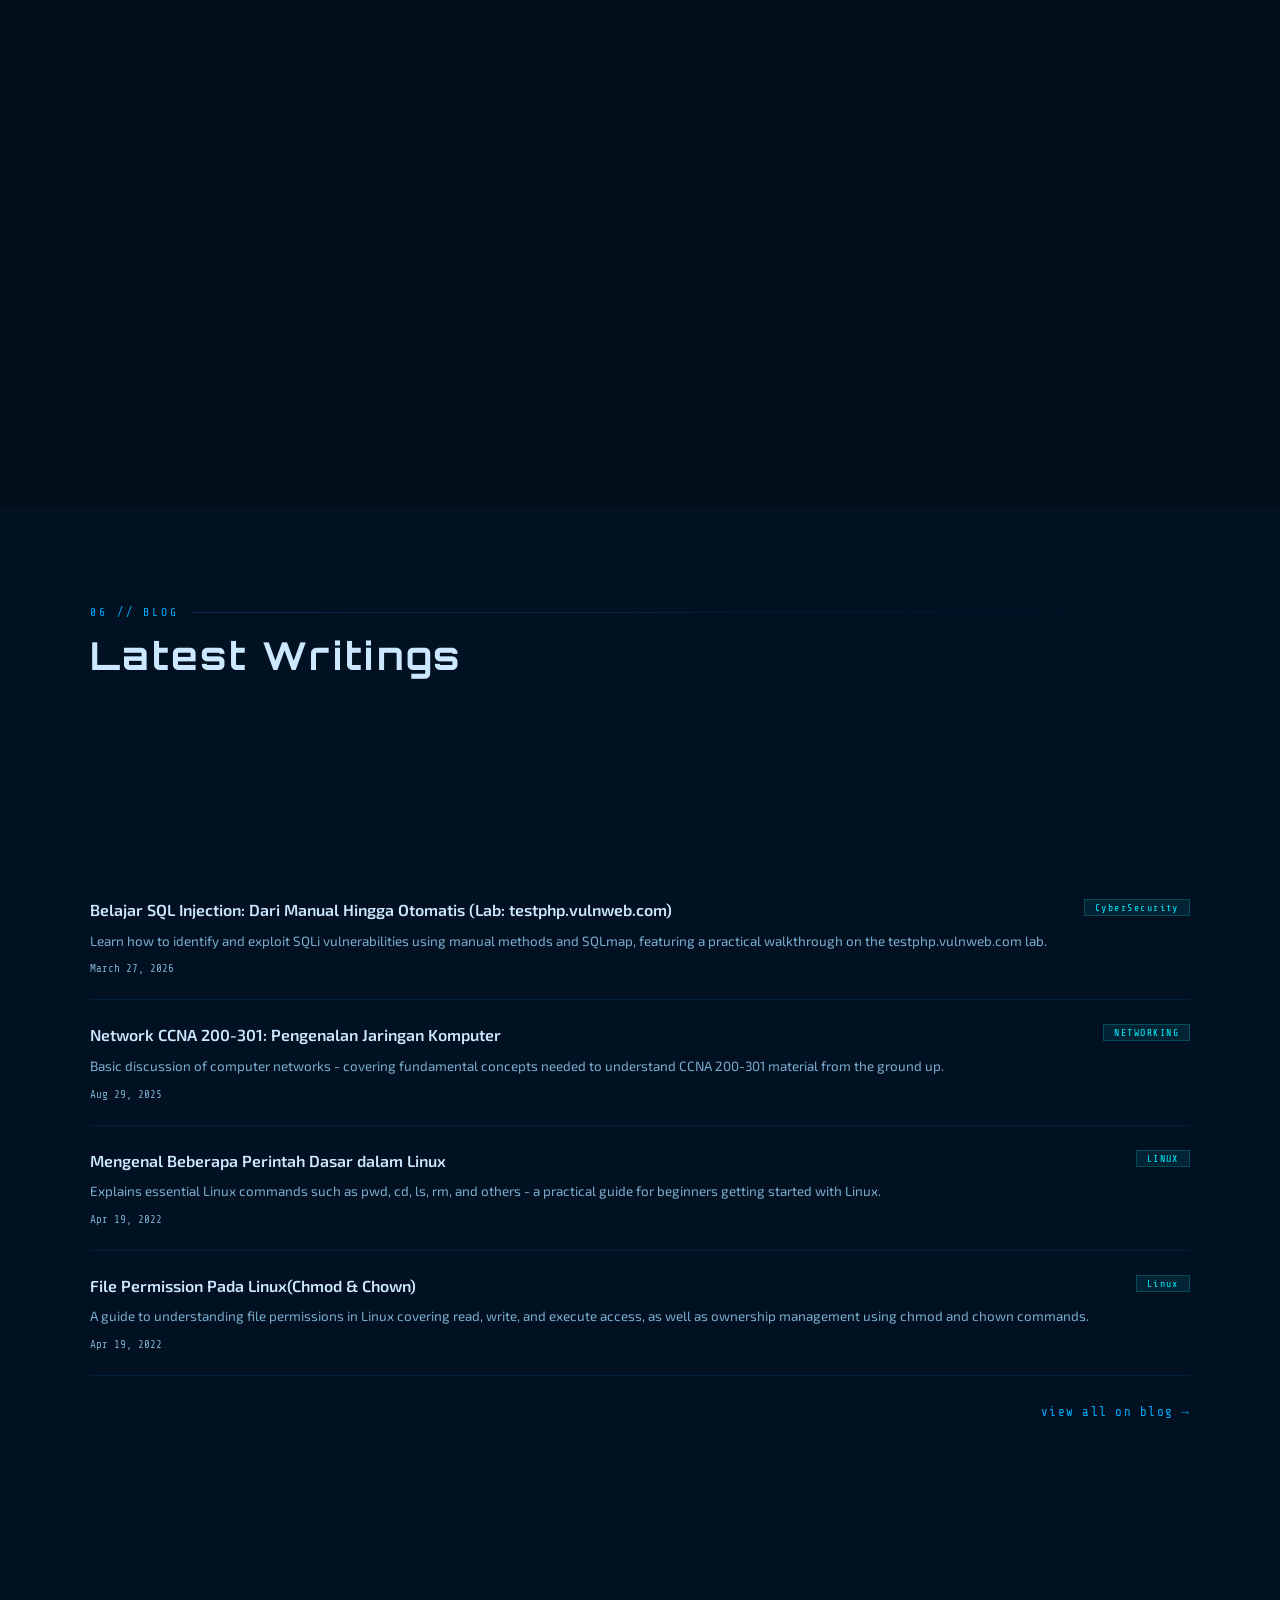
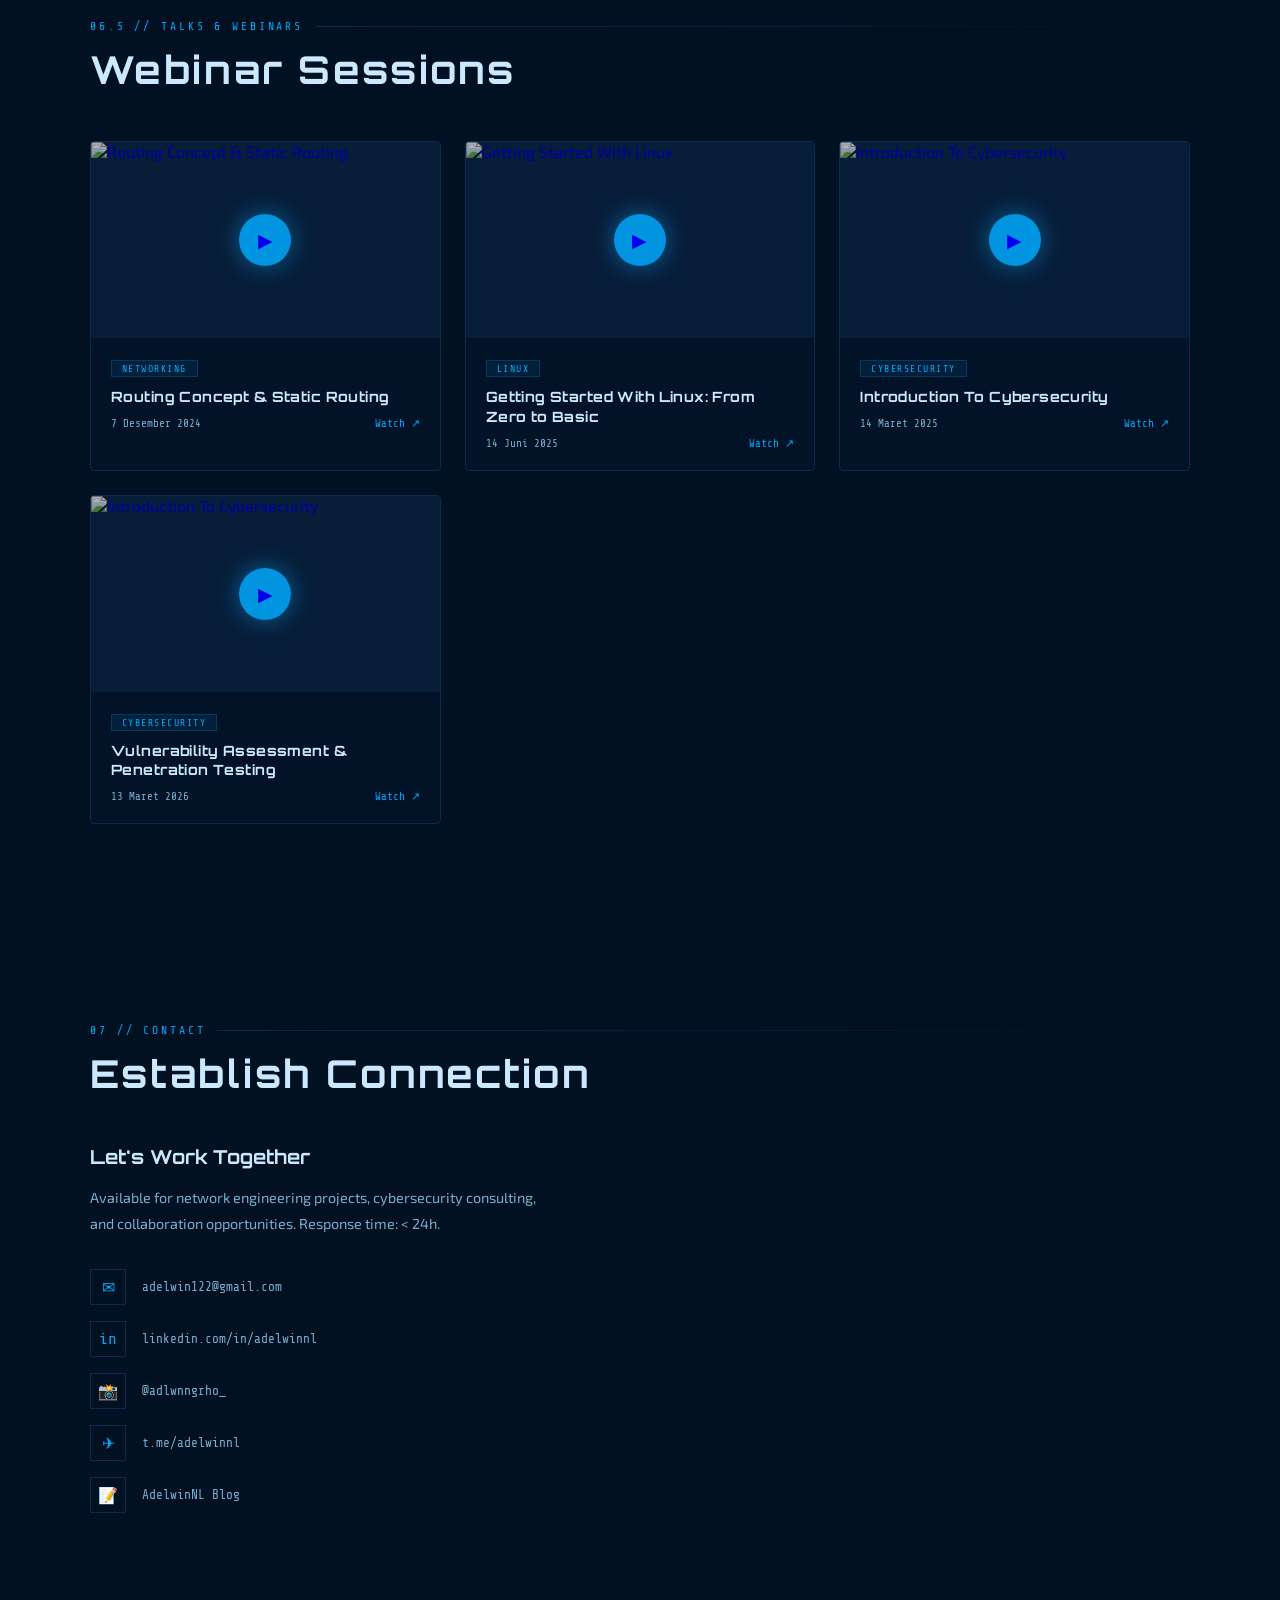
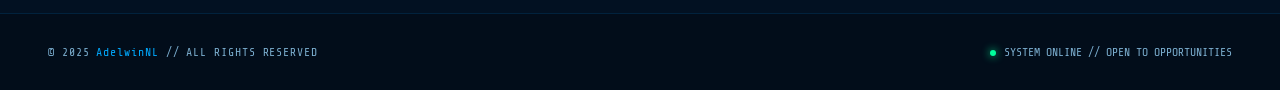
==== commit 9e932d36: "feat: tingkatkan background mode terang dengan blueprint grid bersih dan pertahankan mode gelap cybe" ====
--- a/index.html
+++ b/index.html
@@ -61,8 +61,12 @@
         <div id="cursor-ring"></div>
     </div>
 
-    <!-- MATRIX CANVAS -->
-    <canvas id="matrix-canvas"></canvas>
+    <!-- ─── BACKGROUND LAYERS (From Backup Portfolio) ─── -->
+    <div class="matrix-bg">
+        <canvas id="matrix-canvas"></canvas>
+    </div>
+    <div class="bg-grid"></div>
+    <div class="bg-glow"></div>
 
     <!-- ─── BOOT SCREEN ─── -->
     <div id="boot-screen">
--- a/style.css
+++ b/style.css
@@ -15,37 +15,39 @@
             --body: 'Exo 2', sans-serif;
         }
 
-        /* LIGHT MODE OVERRIDES */
+        /* LIGHT MODE OVERRIDES (Versi Baru Bersih dari Backup) */
         body.light-mode {
-            --blue-deep: #e8f4ff;
-            --blue-dark: #d0e8ff;
-            --blue-mid: #a8d0f0;
+            --blue-deep: #E8E8E8;
+            --blue-dark: #ffffff;
+            --blue-mid: #dcdcdc;
             --blue-neon: #0066cc;
             --blue-bright: #0088ee;
             --blue-glow: #0055aa;
             --cyan-accent: #0099dd;
-            --white-soft: #0a1628;
-            --white-dim: #2a4a6a;
+            --white-soft: #0f172a;
+            --white-dim: #334155;
             --danger: #cc2244;
             --success: #008855;
         }
 
         body.light-mode #matrix-canvas {
-            opacity: 0.06;
-            filter: hue-rotate(0deg);
+            opacity: 0.12;
+            filter: none;
         }
 
         body.light-mode body::before {
-            opacity: 0.04;
+            display: none;
         }
 
         body.light-mode nav {
-            background: rgba(220, 238, 255, 0.9);
-            border-bottom-color: rgba(0, 100, 200, 0.2);
+            background: rgba(232, 232, 232, 0.92);
+            border-bottom-color: rgba(0, 0, 0, 0.1);
         }
 
         body.light-mode .terminal {
-            background: rgba(200, 228, 255, 0.95);
+            background: rgba(255, 255, 255, 0.95);
+            border-color: rgba(0, 0, 0, 0.12);
+            box-shadow: 0 4px 20px rgba(0, 0, 0, 0.05);
         }
 
         body.light-mode .term-body {
@@ -53,13 +55,16 @@
         }
 
         body.light-mode .boot-box {
-            background: rgba(220, 238, 255, 0.95);
+            background: rgba(255, 255, 255, 0.98);
+            border-color: rgba(0, 0, 0, 0.15);
         }
 
         body.light-mode .skill-category,
         body.light-mode .project-card,
         body.light-mode .stat-card {
-            background: rgba(200, 228, 255, 0.8);
+            background: rgba(255, 255, 255, 0.88);
+            border-color: rgba(0, 0, 0, 0.08);
+            box-shadow: 0 4px 16px rgba(0, 0, 0, 0.04);
         }
 
         body.light-mode .ww-name {
@@ -71,13 +76,14 @@
         }
 
         body.light-mode .ww-card {
-            background: rgba(0, 80, 180, 0.06);
-            border-color: rgba(0, 80, 180, 0.15);
+            background: rgba(255, 255, 255, 0.85);
+            border-color: rgba(0, 0, 0, 0.08);
+            box-shadow: 0 2px 12px rgba(0, 0, 0, 0.03);
         }
 
         body.light-mode .ww-card:hover {
-            background: rgba(0, 80, 180, 0.1);
-            border-color: rgba(0, 80, 180, 0.3);
+            background: rgba(255, 255, 255, 0.95);
+            border-color: rgba(0, 100, 200, 0.3);
         }
 
         body.light-mode .skill-cat-title {
@@ -100,7 +106,8 @@
 
         body.light-mode .form-input,
         body.light-mode .form-textarea {
-            background: rgba(210, 235, 255, 0.9);
+            background: rgba(255, 255, 255, 0.95);
+            border-color: rgba(0, 0, 0, 0.15);
             color: var(--white-soft);
         }
 
@@ -191,7 +198,7 @@
             opacity: 0.7;
         }
 
-        /* SCANLINES OVERLAY */
+        /* SCANLINES OVERLAY (Hanya Aktif di Mode Gelap Asli) */
         body::before {
             content: '';
             position: fixed;
@@ -205,13 +212,52 @@
             pointer-events: none;
         }
 
-        /* MATRIX RAIN CANVAS */
-        #matrix-canvas {
+        body.light-mode::before {
+            display: none !important;
+        }
+
+        /* ── BACKGROUND LAYERS ── */
+        .matrix-bg {
             position: fixed;
             inset: 0;
             z-index: 0;
-            opacity: 0.12;
             pointer-events: none;
+            background: var(--blue-deep);
+            opacity: 1;
+            transition: background 0.4s ease;
+        }
+
+        #matrix-canvas {
+            position: absolute;
+            inset: 0;
+            width: 100%;
+            height: 100%;
+            z-index: 0;
+            opacity: 0.14;
+            pointer-events: none;
+        }
+
+        body.light-mode #matrix-canvas {
+            opacity: 0.10;
+        }
+
+        /* TECHNICAL SVG GRID (Aktif Bersih di Mode Terang) */
+        .bg-grid {
+            position: fixed;
+            inset: 0;
+            z-index: 0;
+            pointer-events: none;
+            opacity: 0;
+            transition: opacity 0.4s ease, background 0.4s ease;
+        }
+
+        body.light-mode .bg-grid {
+            opacity: 0.65;
+            background: url('data:image/svg+xml,<svg xmlns="http://www.w3.org/2000/svg" viewBox="0 0 1000 1000"><defs><pattern id="grid" width="40" height="40" patternUnits="userSpaceOnUse"><path d="M 40 0 L 0 0 0 40" fill="none" stroke="rgba(0,100,200,0.09)" stroke-width="1"/></pattern></defs><rect width="100%" height="100%" fill="url(%23grid)"/></svg>') center/cover;
+        }
+
+        .bg-glow {
+            display: none;
         }
 
         /* ─── BOOT SCREEN ─── */
